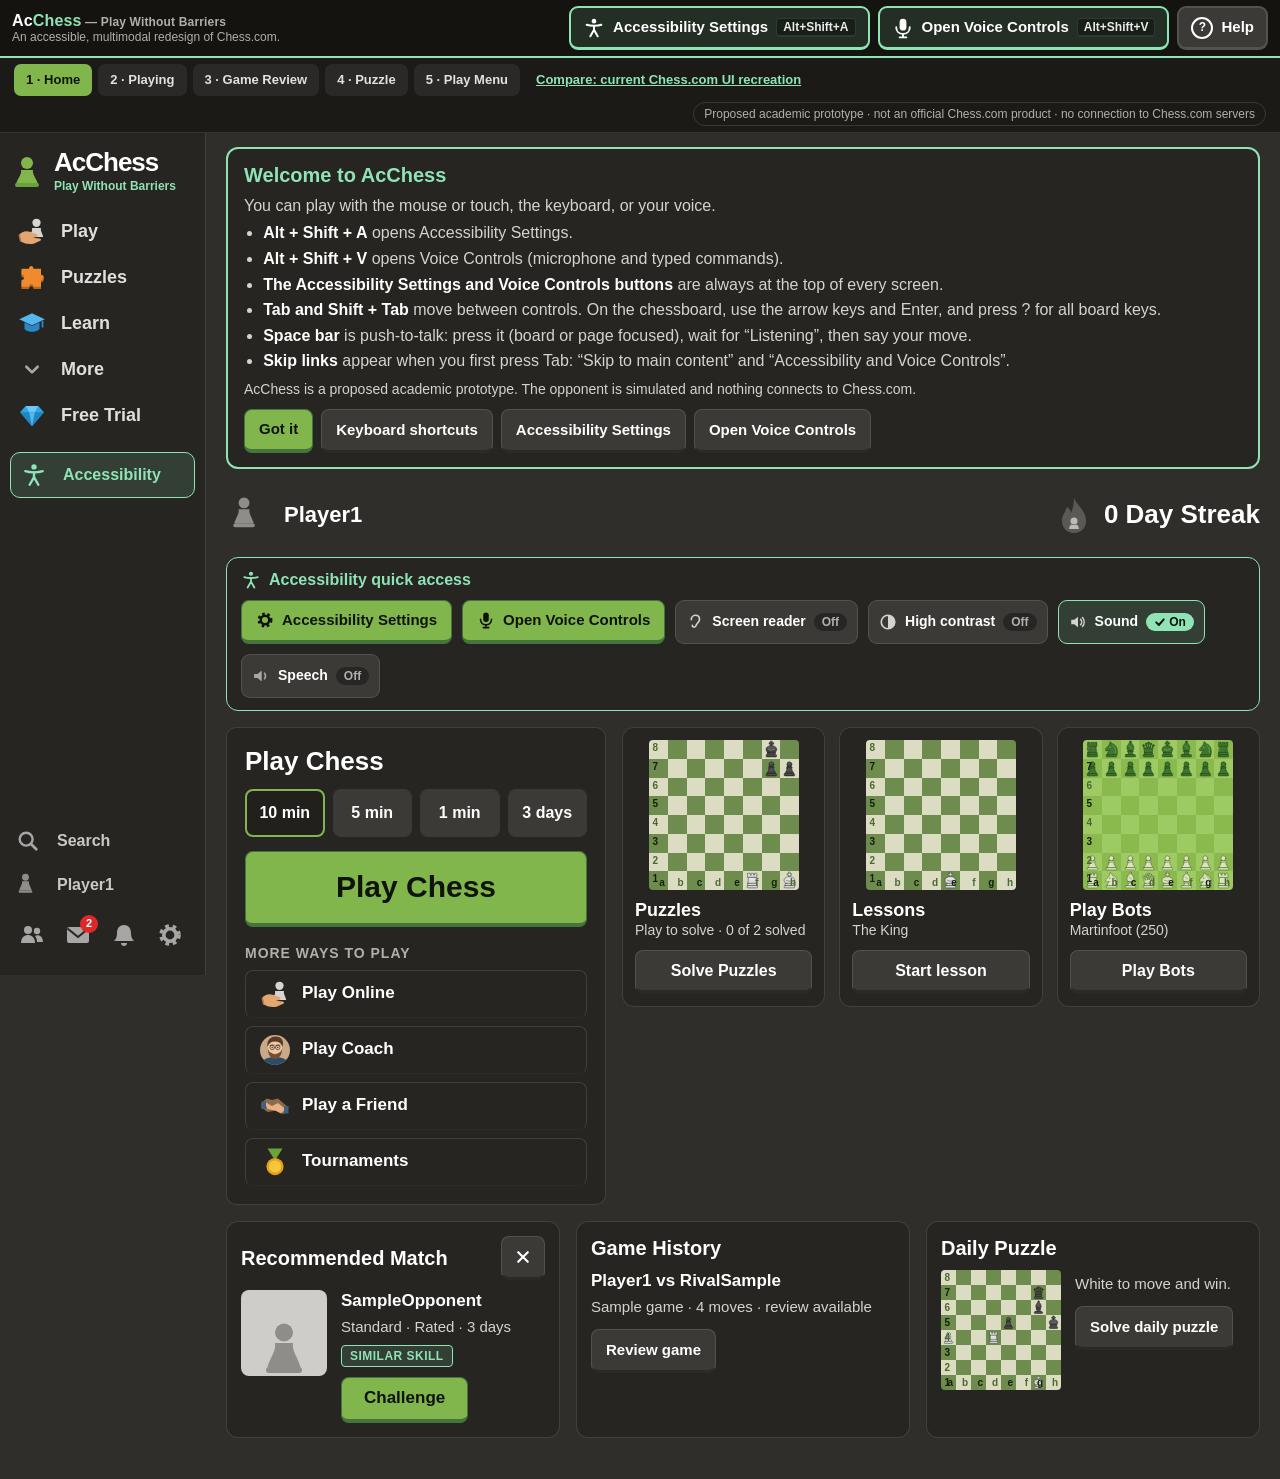
==== index.html @ 1d175901 "Initial Redesigned Chess.com" ====
<!doctype html>
<html lang="en" data-contrast="normal" data-board="classic" data-focus="normal" data-motion="full" data-markers="enhanced">
<head>
<meta charset="utf-8">
<meta name="viewport" content="width=device-width,initial-scale=1,viewport-fit=cover">
<title>AcChess — Play Without Barriers (academic prototype)</title>
<meta name="description" content="An accessible, multimodal redesign of Chess.com. Proposed academic prototype; not an official Chess.com product.">
<style>
:root{
  --bg:#302e2b;--panel:#262522;--deep:#21201d;--raise:#32312e;--btn:#3c3a37;--btn-hi:#4a4845;--btn-edge:#2b2a28;
  --green:#81b64c;--gedge:#45753c;--on-green:#10130c;--accent:#8fe3b4;--accent-bg:rgba(143,227,180,.13);
  --text:#fff;--muted:#d4d3d1;--dim:#b0afac;--line:rgba(255,255,255,.12);--focus:#8fe3b4;--danger:#ff8f7f;--warn:#ffd166;--ok:#8fe3b4;
  --light:#ebecd0;--dark:#739552;--hl-l:#f5f682;--hl-d:#b9ca43;
  --ts:1;--bs:1;--sbw:206px;--pbh:52px;
  --f12:calc(12px*var(--ts));--f13:calc(13px*var(--ts));--f14:calc(14px*var(--ts));--f15:calc(15px*var(--ts));--f16:calc(16px*var(--ts));
  --f17:calc(17px*var(--ts));--f18:calc(18px*var(--ts));--f20:calc(20px*var(--ts));--f22:calc(22px*var(--ts));--f26:calc(26px*var(--ts));--f30:calc(30px*var(--ts));--f34:calc(34px*var(--ts));
  --bfit:max(300px,min(calc(100vh - var(--pbh) - 250px),760px));
  --bcap:calc(100vw - var(--sbw) - 440px - 400px - 120px);
}
html[data-contrast=high]{
  --bg:#000;--panel:#000;--deep:#000;--raise:#0b0b0b;--btn:#000;--btn-hi:#262626;--btn-edge:#fff;
  --green:#ffe600;--gedge:#fff;--on-green:#000;--accent:#ffe600;--accent-bg:#2b2700;
  --text:#fff;--muted:#fff;--dim:#f2f2f2;--line:#fff;--focus:#ffe600;--danger:#ff9d8f;--warn:#ffe600;--ok:#ffe600;
}
html[data-board=hc]{--light:#ffffff;--dark:#5c5c5c;--hl-l:#ffe600;--hl-d:#c9b600}
html[data-board=cb]{--light:#f3e9c6;--dark:#3d6fa8;--hl-l:#ffd24a;--hl-d:#e0a400}
*{box-sizing:border-box;margin:0;padding:0}
html{background:var(--bg);scroll-padding-top:calc(var(--pbh) + 8px)}
body{min-height:100vh;color:var(--text);background:var(--bg);font-family:"Segoe UI","Helvetica Neue",Arial,sans-serif;font-size:var(--f16);
  line-height:1.35;-webkit-font-smoothing:antialiased}
button,input,select{font:inherit;color:inherit}
button{cursor:pointer;border:0;background:none;text-align:inherit}
button:disabled{cursor:not-allowed;opacity:.5}
ul,ol{list-style:none}
h1,h2,h3{line-height:1.2}
kbd{display:inline-block;padding:0 6px;border:1px solid var(--line);border-bottom-width:2px;border-radius:4px;font:inherit;font-size:.85em;background:var(--deep)}
.sr-only{position:absolute!important;width:1px;height:1px;overflow:hidden;clip:rect(0 0 0 0);clip-path:inset(50%);white-space:nowrap}
.muted{color:var(--dim)}
.skip{position:absolute;left:8px;top:-80px;background:var(--accent);color:#000;padding:10px 14px;border-radius:8px;z-index:200;font-weight:700}
.skip:focus{top:8px}

/* ---------- focus ---------- */
:focus-visible{outline:3px solid var(--focus);outline-offset:2px;border-radius:4px}
html[data-focus=strong] :focus-visible{outline:5px solid var(--focus);outline-offset:3px;box-shadow:0 0 0 3px #000,0 0 0 9px rgba(255,255,255,.55)}
html[data-contrast=high] :focus-visible{outline-color:#ffe600}
main:focus,h1:focus{outline:none}
h1:focus-visible{outline:3px solid var(--focus)}

/* ---------- persistent header: accessibility + voice entry points ---------- */
.skiplinks .skip{position:fixed;left:8px;top:-90px;z-index:300}
.skiplinks .skip:focus{top:8px}
#protobar{position:sticky;top:0;z-index:60;background:#14130f;border-bottom:2px solid var(--accent);display:flex;flex-wrap:wrap;align-items:center;gap:6px 14px;padding:6px 12px;min-height:52px}
.brand{display:flex;flex-direction:column;line-height:1.2;margin-right:auto}
.brand b{font-size:var(--f16);letter-spacing:.01em}.brand b em{font-style:normal;color:var(--accent)}
.brand span{color:var(--dim);font-size:var(--f12)}
.a11y-entry{display:flex;flex-wrap:wrap;gap:8px;align-items:center}
.pb{display:inline-flex;align-items:center;gap:8px;min-height:42px;padding:0 12px;border-radius:9px;background:var(--btn);border:2px solid var(--line);border-bottom-width:3px;font-weight:700;font-size:var(--f15);color:var(--text);white-space:nowrap}
.pb:hover{background:var(--btn-hi)}
.pb-main{background:var(--accent-bg);border-color:var(--accent);color:var(--text)}
.pb-main:hover{background:var(--accent);color:#08130d}
.pb[aria-expanded=true]{background:var(--accent);color:#08130d}
.pb-k{font-size:var(--f12);font-weight:600;opacity:.9;background:rgba(0,0,0,.35);color:inherit}
.pb-q{width:22px;height:22px;border-radius:50%;border:2px solid currentColor;display:grid;place-items:center;font-size:.8em;font-weight:800}
#protostrip{display:flex;flex-wrap:wrap;align-items:center;gap:6px 16px;padding:6px 14px;background:#1b1a17;border-bottom:1px solid #34332f}
#screens{display:flex;gap:6px;flex-wrap:wrap}
#screens a{padding:6px 11px;border-radius:7px;background:#2a2927;color:#e2e1df;text-decoration:none;font-weight:600;font-size:var(--f13);border:1px solid transparent}
#screens a:hover{background:#3a3835}
#screens a[aria-current=page]{background:var(--green);color:var(--on-green)}
.orig{color:var(--accent);font-size:var(--f13);font-weight:600}
.disc{font-size:var(--f12);color:var(--dim);border:1px solid #3a3835;border-radius:999px;padding:3px 10px;margin-left:auto}

/* ---------- app shell + sidebar ---------- */
#app{display:flex;align-items:flex-start;min-height:calc(100vh - var(--pbh))}
#sidebarHost{width:var(--sbw);flex:none;position:sticky;top:var(--pbh);align-self:flex-start}
#sidebar{background:var(--panel);height:calc(100vh - var(--pbh));overflow-y:auto;display:flex;flex-direction:column;padding:10px 0 12px;border-right:1px solid var(--line)}
.logo{display:flex;align-items:center;gap:8px;padding:6px 12px 14px;color:#fff;text-decoration:none}
.logo .wm{display:block;font-size:var(--f26);font-weight:800;letter-spacing:-1px;line-height:1}
.logo .wm em{font-style:normal;color:#fff}
.logo small{display:block;font-size:var(--f12);color:var(--accent);margin-top:3px;font-weight:600}
.navlist{display:flex;flex-direction:column}
.sb-item{display:flex;align-items:center;gap:14px;width:100%;min-height:46px;padding:0 13px;font-size:var(--f18);font-weight:700;color:#e0dfdd;text-decoration:none;border-left:4px solid transparent}
.sb-item:hover{background:rgba(255,255,255,.07);color:#fff}
.sb-item[aria-current=page]{background:rgba(255,255,255,.09);border-left-color:var(--accent);color:#fff}
.sb-item .sb-ico{width:30px;height:30px;display:grid;place-items:center;flex:none;transition:transform .15s}
.sb-item.sub{padding-left:60px;font-size:var(--f16);font-weight:600;min-height:40px}
.sublist{background:rgba(0,0,0,.2)}
.sb-item.acc{color:var(--accent);border:1px solid var(--accent);border-radius:10px;margin:10px 10px 0;width:calc(100% - 20px);background:var(--accent-bg);padding:0 8px;font-size:var(--f16)}
.sb-item.acc:hover{background:var(--accent);color:#08130d}
.sep{padding-top:4px}
.sb-bottom{margin-top:auto;padding-top:14px}
.sb-b{display:flex;align-items:center;gap:14px;width:100%;min-height:42px;padding:0 13px;font-size:var(--f16);font-weight:600;color:#c9c8c5}
.sb-b:hover{color:#fff;background:rgba(255,255,255,.06)}
.sb-ico{width:30px;height:30px;display:grid;place-items:center;flex:none}
.sb-row{display:flex;gap:2px;padding:6px 10px}
.sb-row button{position:relative;width:42px;height:42px;display:grid;place-items:center;border-radius:8px;color:#c9c8c5}
.sb-row button:hover{background:rgba(255,255,255,.08)}
.badge{position:absolute;right:2px;top:2px;min-width:18px;height:18px;border-radius:9px;background:#e02828;color:#fff;font-size:11px;font-weight:700;display:grid;place-items:center}
#main{flex:1;min-width:0;padding:14px 20px 40px;outline:none}

/* ---------- shared controls ---------- */
.btn{display:inline-flex;align-items:center;justify-content:center;gap:8px;min-height:40px;padding:0 14px;border-radius:8px;background:var(--btn);border:1px solid var(--line);
  border-bottom:3px solid var(--btn-edge);font-weight:700;font-size:var(--f15);color:var(--text);text-align:center}
.btn:hover:not(:disabled){background:var(--btn-hi)}
.btn.sm{min-height:34px;font-size:var(--f13);padding:0 10px}
.btn.icon{min-width:40px;padding:0}
.btn.primary,.gbtn{background:var(--green);color:var(--on-green);border:1px solid var(--gedge);border-bottom:4px solid var(--gedge)}
.btn.primary:hover:not(:disabled){filter:brightness(1.08);background:var(--green)}
.btn.danger{background:#a3271c;color:#fff;border-color:#ff9d8f}
.gbtn{display:flex;align-items:center;justify-content:center;border-radius:8px;font-weight:800;font-size:var(--f20);min-height:56px;width:100%}
.gbtn:hover{filter:brightness(1.07)}
.mbtn{display:flex;align-items:center;justify-content:center;gap:12px;min-height:50px;padding:0 14px;border-radius:8px;background:var(--btn);border:1px solid var(--line);border-bottom:4px solid var(--btn-edge);font-weight:700;font-size:var(--f18);width:100%}
.mbtn:hover:not(:disabled){background:var(--btn-hi)}
.pnl{background:var(--panel);border-radius:10px;border:1px solid var(--line);overflow:hidden}
.pad{padding:16px 18px;color:var(--muted)}
.ib{display:inline-grid;place-items:center;min-width:40px;height:40px;border-radius:8px;color:#d0cfcc}
.ib:hover{background:rgba(255,255,255,.1);color:#fff}
.ib[aria-pressed=true]{color:var(--accent);background:var(--accent-bg)}

/* ---------- accessibility toolbar ---------- */
.atb{display:flex;flex-wrap:wrap;gap:8px;align-items:center;padding:7px 10px;background:var(--panel);border:1px solid var(--line);border-radius:12px;margin-bottom:14px}
.atb .lbl{display:flex;align-items:center;gap:6px;font-weight:700;font-size:var(--f14);color:var(--accent);margin-right:2px}
.tg{display:inline-flex;align-items:center;gap:8px;min-height:40px;padding:0 10px;border-radius:9px;background:var(--btn);border:1px solid var(--line);font-size:var(--f14);font-weight:600;color:var(--text)}
.tg:hover{background:var(--btn-hi)}
.tg .tgi{display:grid;place-items:center;color:var(--muted)}
.tg .st{display:inline-flex;align-items:center;gap:3px;font-size:var(--f12);font-weight:700;padding:1px 8px;border-radius:999px;background:rgba(0,0,0,.35);color:var(--dim)}
.tg[aria-pressed=true]{background:var(--accent-bg);border-color:var(--accent)}
.tg[aria-pressed=true] .st{background:var(--accent);color:#08130d}
.tg.act{background:transparent;border-style:dashed}
.hviz{font-size:var(--f13);color:var(--warn);font-weight:700;margin-left:auto;min-height:1em}
.hviz.on{animation:pulse .5s 2}
@keyframes pulse{50%{opacity:.35}}

/* ---------- dialogs ---------- */
.dlg-back{position:fixed;inset:0;background:rgba(0,0,0,.62);z-index:120;display:grid;place-items:center;padding:16px}
.dlg{background:var(--panel);border:2px solid var(--accent);border-radius:14px;width:min(520px,100%);max-height:90vh;overflow:auto;padding:20px 22px;box-shadow:0 20px 60px rgba(0,0,0,.6)}
.dlg h2{font-size:var(--f22);margin-bottom:10px}
.dlg-body p{color:var(--muted);margin-bottom:10px}
.dlg-hint{font-size:var(--f14);color:var(--dim)}
.dlg-actions{display:flex;flex-wrap:wrap;gap:10px;justify-content:flex-end;margin-top:16px}
.dlg .keys{width:100%;border-collapse:collapse;font-size:var(--f15)}
.dlg .keys th{text-align:left;padding:6px 12px 6px 0;white-space:nowrap;color:var(--accent);vertical-align:top}
.dlg .keys td{padding:6px 0;color:var(--muted)}
.dlg .plain li{margin-bottom:8px;color:var(--muted)}
.fld{display:block;margin-bottom:10px}.fld span{display:block;font-weight:600;margin-bottom:6px}
.fld input,#vIn{width:100%;min-height:42px;padding:0 12px;border-radius:8px;border:2px solid var(--line);background:var(--deep);color:var(--text)}
.srch{display:flex;flex-direction:column;gap:6px;max-height:280px;overflow:auto}
.srch .btn{width:100%;justify-content:space-between}.srch small{color:var(--dim);font-weight:400}

/* ---------- accessibility drawer ---------- */
#a11y{position:fixed;top:var(--pbh);right:0;bottom:0;width:min(430px,100vw);z-index:90;background:var(--panel);border-left:2px solid var(--accent);
  display:flex;flex-direction:column;box-shadow:-12px 0 40px rgba(0,0,0,.5)}
#a11y[hidden]{display:none}
.a11y-h{display:flex;justify-content:space-between;gap:10px;padding:14px 16px;border-bottom:1px solid var(--line);background:var(--deep)}
.a11y-h h2{display:flex;align-items:center;gap:8px;font-size:var(--f20);color:var(--accent)}
.a11y-h p{font-size:var(--f13);color:var(--dim);margin-top:4px}
.a11y-body{flex:1;overflow-y:auto;padding:6px 16px 16px}
.a11y-body section{padding:12px 0;border-bottom:1px solid var(--line)}
.a11y-body h3{font-size:var(--f14);text-transform:uppercase;letter-spacing:.08em;color:var(--accent);margin-bottom:6px}
.srow{display:flex;justify-content:space-between;align-items:flex-start;gap:12px;padding:8px 0}
.srow.col{flex-direction:column;align-items:stretch}
.slab{flex:1;min-width:0}.slab>span,.slab>label{display:block;font-weight:700;font-size:var(--f16)}
.slab small{display:block;color:var(--dim);font-size:var(--f13);margin-top:2px}
.slab .btn{margin-top:8px}
.sw{flex:none;display:inline-flex;align-items:center;gap:8px;min-width:88px;height:38px;padding:0 10px 0 4px;border-radius:999px;background:var(--btn);border:2px solid var(--line);font-weight:700;font-size:var(--f13)}
.sw .knob{width:26px;height:26px;border-radius:50%;background:#8b8987;transition:transform .15s}
.sw[aria-checked=true]{background:var(--accent-bg);border-color:var(--accent)}
.sw[aria-checked=true] .knob{background:var(--accent);transform:translateX(0)}
.sw .st{display:inline-flex;align-items:center;gap:4px;margin-left:auto}
.rng{display:flex;align-items:center;gap:10px}
.rng input{flex:1;accent-color:var(--accent);height:30px}
.rng output{min-width:52px;text-align:right;font-weight:700}
.srow select{min-height:42px;border-radius:8px;border:2px solid var(--line);background:var(--deep);padding:0 8px}
.note{font-size:var(--f13);color:var(--dim);margin-top:6px}
.a11y-f{padding:12px 16px;border-top:1px solid var(--line)}

/* ---------- board ---------- */
.board{position:relative;display:grid;grid-template-columns:repeat(8,1fr);grid-template-rows:repeat(8,1fr);aspect-ratio:1;width:100%;user-select:none;border-radius:4px;overflow:hidden;
  font-size:calc(14px*var(--ts))}
.board>[role=row],.board.static>div{display:contents}
.sq{position:relative;background:var(--light);min-width:0;min-height:0}
.sq.d{background:var(--dark)}
html[data-board=hc] .sq.d{background-image:repeating-linear-gradient(135deg,rgba(255,255,255,.22) 0 3px,transparent 3px 8px)}
.board.grass .sq.l{background:#a9d86a}.board.grass .sq.d{background:#93c653;background-image:none}
.pcl{position:absolute;inset:0;pointer-events:none}
.pcl .pc{position:absolute;inset:0;width:100%;height:100%}
.sq .rk,.sq .fl{position:absolute;font-weight:800;line-height:1;pointer-events:none;font-size:max(10px,calc(var(--bwpx,700)*0.0215px*var(--ts)));z-index:1}
.sq .rk{left:.35em;top:.3em}.sq .fl{right:.3em;bottom:.25em}
.sq.l .rk,.sq.l .fl{color:#4f6e34}.sq.d .rk,.sq.d .fl{color:#f1f2dc}
html[data-board=hc] .sq.l .rk,html[data-board=hc] .sq.l .fl{color:#000}
html[data-board=hc] .sq.d .rk,html[data-board=hc] .sq.d .fl{color:#fff}
html[data-board=cb] .sq.l .rk,html[data-board=cb] .sq.l .fl{color:#1f3f66}
.board.live .sq{cursor:pointer}
/* last move / selection (colour layer) */
.sq.lmt.l,.sq.lmf.l,.sq.sel.l{background:var(--hl-l)}
.sq.lmt.d,.sq.lmf.d,.sq.sel.d{background:var(--hl-d)}
.sq.pt{background:var(--pt)!important}
/* markers layer */
.sq .mk{position:absolute;inset:0;pointer-events:none;z-index:2}
.sq .mk::after{content:attr(data-chip);display:none;position:absolute;left:3px;bottom:3px;padding:1px 5px;border-radius:3px;background:#000;color:#fff;
  font-weight:800;font-size:max(9px,calc(var(--bwpx,700)*0.0155px*var(--ts)));letter-spacing:.04em;line-height:1.25;border:1px solid #fff}
html[data-markers=enhanced] .sq .mk[data-chip]:not([data-chip=""])::after{display:block}
.sq.tgt::before{content:"";position:absolute;left:35%;top:35%;width:30%;height:30%;border-radius:50%;background:rgba(0,0,0,.28);z-index:2}
.sq.cap::before{content:"";position:absolute;inset:5%;border-radius:50%;border:6px solid rgba(0,0,0,.3);z-index:2}
html[data-markers=enhanced] .sq.tgt::before{left:30%;top:30%;width:40%;height:40%;background:#111;border:4px solid #fff;box-shadow:0 0 0 2px #000}
html[data-markers=enhanced] .sq.cap::before{inset:2%;border:7px double #fff;box-shadow:0 0 0 3px #000,inset 0 0 0 3px #000;background:repeating-linear-gradient(45deg,rgba(0,0,0,.25) 0 5px,transparent 5px 10px)}
html[data-markers=enhanced] .sq.sel{box-shadow:inset 0 0 0 5px #111,inset 0 0 0 9px #fff;z-index:2}
html[data-markers=enhanced] .sq.lmt{box-shadow:inset 0 0 0 4px rgba(0,0,0,.65)}
html[data-markers=enhanced] .sq.lmf{outline:4px dashed rgba(0,0,0,.65);outline-offset:-6px}
.sq.chk{box-shadow:inset 0 0 0 5px #c92a2a;background-image:radial-gradient(circle,rgba(214,47,47,.55),transparent 70%)}
html[data-markers=enhanced] .sq.chk{background-image:repeating-linear-gradient(45deg,rgba(214,47,47,.55) 0 7px,transparent 7px 14px);box-shadow:inset 0 0 0 5px #c92a2a,inset 0 0 0 9px #fff}
.sq.hnt{outline:4px dotted #000;outline-offset:-6px;background-image:radial-gradient(circle,rgba(255,255,255,.55),transparent 75%)}
/* keyboard cursor + focus */
.sq.cur:not(:focus){outline:2px dashed rgba(255,255,255,.55);outline-offset:-4px}
html[data-contrast=high] .sq.cur:not(:focus){outline-color:#ffe600}
.sq:focus-visible,.sq:focus{outline:5px solid var(--focus);outline-offset:-5px;border-radius:0;z-index:5;box-shadow:inset 0 0 0 9px rgba(0,0,0,.8)}
html[data-focus=strong] .sq:focus-visible,html[data-focus=strong] .sq:focus{outline-width:8px;outline-offset:-8px;box-shadow:inset 0 0 0 14px #000}
.sq.sel:focus{box-shadow:inset 0 0 0 9px rgba(0,0,0,.8)}
.bdg{position:absolute;right:-6px;top:-8px;width:30px;height:30px;border-radius:50%;background:#e03a28;color:#fff;border:2px solid #fff;font-size:15px;font-weight:800;
  display:grid;place-items:center;z-index:6;font-style:normal}
.sq .mk{overflow:visible}
.arrows{position:absolute;inset:0;pointer-events:none;z-index:4}
.arrows svg{width:100%;height:100%}
.board.shake{animation:shake .35s}
@keyframes shake{20%{transform:translateX(-6px)}40%{transform:translateX(6px)}60%{transform:translateX(-4px)}80%{transform:translateX(4px)}}

/* ---------- layout of game-like screens ---------- */
.lay{display:grid;grid-template-columns:auto 440px 400px;grid-template-areas:"b p d";gap:20px;align-items:start;justify-content:start}
.bcol{grid-area:b}.gpanel,.rpanel,.ppanel,.mpanel{grid-area:p}.dock{grid-area:d}
.lay-review{grid-template-columns:auto 470px 400px}
.lay-puzzle{grid-template-columns:auto 400px 400px}
.lay-menu{grid-template-columns:auto 520px 400px}
.bcol{min-width:0}
.bwrap{width:min(calc(var(--bfit)*var(--bs)),var(--bcap));max-width:100%}
.lay-puzzle .bwrap{width:min(calc(var(--bfit)*1.1*var(--bs)),var(--bcap))}
.evwrap{display:flex;gap:6px}
.evwrap #board{flex:1;min-width:0}
.evalbar{position:relative;width:32px;flex:none;background:#403d39;border:1px solid var(--line);border-radius:3px;color:#fff;font-size:var(--f12);font-weight:800}
.evalbar span{position:absolute;left:3px;top:6px}
.prow{display:flex;align-items:center;gap:10px;margin:8px 0;min-height:50px}
.pinfo{flex:1;min-width:0;font-size:var(--f17);font-weight:700}
.pinfo .pr{font-weight:400;color:var(--muted)}
.pinfo .who{display:block;font-size:var(--f13);font-weight:500;color:var(--dim);margin-top:1px}
.clock{display:flex;align-items:center;justify-content:flex-end;gap:10px;min-width:140px;height:50px;padding:0 14px;border-radius:6px;background:var(--panel);
  color:#9a9895;font-size:var(--f30);font-weight:700;font-variant-numeric:tabular-nums;border:1px solid var(--line)}
.clock.active{background:#fff;color:#262522;border-color:#fff}
.clock.white{color:#fff}.clock.gray{background:#85837f;color:#1d1c1a}
html[data-contrast=high] .clock{color:#fff;border:2px solid #fff}
html[data-contrast=high] .clock.active{background:#ffe600;color:#000}
.kbhint{font-size:var(--f13);color:var(--dim);margin-top:6px}

/* ---------- game panel ---------- */
.gpanel{display:flex;flex-direction:column;min-height:560px}
.gtabs{display:flex;background:var(--deep)}
.gtabs button{flex:1;display:flex;flex-direction:column;align-items:center;justify-content:center;gap:3px;min-height:68px;font-size:var(--f14);font-weight:600;color:#c9c8c5}
.gtabs button:hover{color:#fff;background:rgba(255,255,255,.06)}
.gtabs button[aria-current]{color:#fff;box-shadow:inset 0 -3px 0 var(--accent)}
.subtabs{display:flex;border-bottom:1px solid var(--line)}
.subtabs button{flex:1;min-height:54px;text-align:center;font-size:var(--f17);font-weight:600;color:var(--muted);position:relative}
.subtabs button[aria-selected=true]{color:#fff}
.subtabs button[aria-selected=true]::after{content:"";position:absolute;left:0;right:0;bottom:-1px;height:3px;background:var(--accent)}
.tabpanel{display:flex;flex-direction:column;flex:1;min-height:0}
.tabpanel[hidden]{display:none}
.movehead{display:flex;align-items:center;justify-content:space-between;padding:0 8px 0 18px;min-height:46px;font-weight:600;color:var(--muted);border-bottom:1px solid var(--line)}
.movelist{flex:1;overflow-y:auto;min-height:160px;max-height:520px}
.mrow{display:grid;grid-template-columns:50px 1fr 1fr;min-height:38px;align-items:stretch;font-size:var(--f17);font-weight:700}
.mrow:nth-child(even){background:rgba(255,255,255,.035)}
.mrow .n{background:var(--deep);color:var(--dim);display:grid;place-items:center;font-weight:600}
.mrow .m{display:flex;align-items:center;gap:3px;padding:0 14px;min-height:38px;color:#fff}
.mrow .m:hover{background:var(--btn)}
.mrow .m.cur{background:var(--btn-hi);box-shadow:inset 3px 0 0 var(--accent)}
.fig{display:inline-block;width:22px;height:22px;position:relative}
.fig .pc{position:absolute;inset:0;width:100%;height:100%}
.result{padding:10px 14px;background:var(--accent-bg);border-top:1px solid var(--accent);display:flex;gap:10px;align-items:center;justify-content:space-between;flex-wrap:wrap}
.matchinfo{text-align:center;font-size:var(--f15);line-height:1.6;color:var(--muted);padding:10px 8px}
.matchinfo b{color:#fff;font-weight:600}
.gbottom{background:#2b2a27;padding:14px 16px 12px}
html[data-contrast=high] .gbottom{background:#000;border-top:2px solid #fff}
.ctrls{display:flex;gap:8px;justify-content:center}
.ctrls button{flex:1;max-width:84px;height:52px;border-radius:8px;background:var(--btn);border:1px solid var(--line);border-bottom:4px solid var(--btn-edge);display:grid;place-items:center}
.ctrls button:hover:not(:disabled){background:var(--btn-hi)}
.ctrls .big{background:#4b4947}
.gfoot{display:flex;align-items:center;gap:6px;margin-top:12px;font-size:var(--f16);font-weight:600;color:var(--muted)}
.gfoot button{display:inline-flex;align-items:center;gap:6px;min-height:42px;padding:0 10px;border-radius:8px}
.gfoot button:hover:not(:disabled){background:rgba(255,255,255,.08);color:#fff}
.gfoot .flip{margin-left:auto}
.info-dl div{display:grid;grid-template-columns:110px 1fr;gap:8px;padding:6px 0;border-bottom:1px solid var(--line)}
.info-dl dt{color:var(--dim)}

/* ---------- dock ---------- */
.dock{display:flex;flex-direction:column;gap:12px;min-width:0}
.dcard{background:var(--panel);border:1px solid var(--line);border-radius:12px;padding:14px}
.dcard h2{display:flex;align-items:center;gap:8px;font-size:var(--f16);margin-bottom:10px;color:var(--accent)}
.latest{background:var(--deep);border:1px solid var(--line);border-left:4px solid var(--accent);border-radius:8px;padding:8px 10px;margin-bottom:10px;font-size:var(--f15);min-height:44px}
.stat-dl>div{display:grid;grid-template-columns:100px 1fr;gap:8px;padding:5px 0;border-bottom:1px solid var(--line);font-size:var(--f15)}
.stat-dl dt{color:var(--dim)}
.stat-dl dd.bad,.vdl .res.bad{color:var(--danger);font-weight:700}
.stat-dl dd.ok,.vdl .res.ok{color:var(--ok)}
.stat-dl dd.warn{color:var(--warn)}
.stat-dl em{color:var(--warn);font-style:normal;font-weight:600;display:block}
.btnrow{display:flex;flex-wrap:wrap;gap:8px;margin-top:10px}
.vrow{display:flex;align-items:center;gap:12px;margin-bottom:10px}
.mic{width:58px;height:58px;border-radius:50%;background:var(--btn);border:2px solid var(--line);display:grid;place-items:center;flex:none;color:#fff}
.mic:hover{background:var(--btn-hi)}
.mic[aria-pressed=true]{background:var(--accent);color:#08130d;border-color:#fff}
.mic[aria-disabled=true]{opacity:.55}
.vind{display:flex;align-items:center;gap:8px;font-size:var(--f14);color:var(--muted)}
.vind .dot{width:12px;height:12px;border-radius:50%;background:#77746f;flex:none}
.vind.on{color:var(--accent);font-weight:700}
.vind.on .dot{background:var(--accent);animation:pulse 1s infinite}
#vForm label{display:block;font-size:var(--f13);color:var(--dim);margin-bottom:5px}
.vin{display:flex;gap:8px}
.chips{display:flex;flex-wrap:wrap;gap:6px;margin:10px 0}
.chip{padding:5px 10px;border-radius:999px;background:var(--btn);border:1px solid var(--line);font-size:var(--f13);font-weight:600}
.chip:hover{background:var(--btn-hi)}
.vdl{display:grid;grid-template-columns:104px 1fr;gap:4px 8px;font-size:var(--f14)}
.vdl dt{color:var(--dim)}.vdl dd{overflow-wrap:anywhere}
.vhist{margin-top:10px;font-size:var(--f14)}.vhist summary{cursor:pointer;color:var(--muted);min-height:32px;display:flex;align-items:center}
.hist{max-height:170px;overflow:auto;margin-top:6px}
.hist li{padding:6px 8px;border-left:3px solid var(--line);margin-bottom:6px;background:var(--deep);border-radius:0 6px 6px 0}
.hist li.ok{border-left-color:var(--ok)}.hist li.fail{border-left-color:var(--danger)}.hist li.confirm{border-left-color:var(--warn)}
.hist .oc,.hist .sm{display:block;font-size:var(--f12);color:var(--dim)}
.alog{max-height:230px;overflow-y:auto;font-size:var(--f14);margin-top:10px;background:var(--deep);border-radius:8px;border:1px solid var(--line)}
.alog li{display:grid;grid-template-columns:auto auto 1fr auto;gap:8px;padding:6px 8px;border-bottom:1px solid var(--line);align-items:baseline}
.alog time{color:var(--dim);font-size:var(--f12);font-variant-numeric:tabular-nums}
.alog .kd{font-size:var(--f12);font-weight:700;color:var(--accent);text-transform:uppercase;letter-spacing:.04em}
.alog .k-alert .kd{color:var(--danger)}.alog .k-fx .tx,.alog .k-focus .tx{color:var(--dim)}
.alog .sp{color:var(--accent)}

/* ---------- home ---------- */
.home{max-width:1320px}
.home-head{display:flex;align-items:center;gap:14px;min-height:64px;margin-bottom:10px}
.home-head h1{font-size:var(--f22)}
.streak{margin-left:auto;display:flex;align-items:center;gap:10px;font-size:var(--f26);font-weight:800}
.qa{background:var(--panel);border:1px solid var(--accent);border-radius:12px;padding:12px 14px;margin-bottom:16px}
.qa h2{display:flex;align-items:center;gap:8px;font-size:var(--f16);color:var(--accent);margin-bottom:10px}
.qa-row{display:flex;flex-wrap:wrap;gap:10px}
.home-grid{display:grid;grid-template-columns:minmax(300px,380px) 1fr;gap:16px;margin-bottom:16px;align-items:start}
.playpanel{padding:18px}
.playpanel h2{font-size:var(--f26);margin-bottom:12px}
.playpanel h3{font-size:var(--f14);color:var(--dim);text-transform:uppercase;letter-spacing:.07em;margin:18px 0 8px}
.tc{display:flex;gap:8px;margin-bottom:14px}
.tc button{flex:1;min-height:48px;border-radius:8px;background:var(--btn);border:2px solid transparent;font-weight:700;font-size:var(--f16);text-align:center}
.tc button[aria-pressed=true]{border-color:var(--green);background:var(--deep)}
.hero{min-height:76px;font-size:var(--f30)}
.more{display:grid;gap:8px}
.more .mbtn{justify-content:flex-start;font-size:var(--f17);min-height:48px;background:transparent;border-bottom-width:1px}
.coach-ic{width:30px;height:30px;border-radius:50%;overflow:hidden;background:#caa987;display:inline-block}
.cards{display:grid;grid-template-columns:repeat(auto-fit,minmax(190px,1fr));gap:14px}
.card{background:var(--panel);border:1px solid var(--line);border-radius:12px;padding:12px;display:flex;flex-direction:column;gap:10px}
.mini{width:100%;max-width:150px;aspect-ratio:1;margin:0 auto;opacity:.92}
.card .ctext h3{font-size:var(--f18)}.card .ctext p{color:var(--muted);font-size:var(--f14)}
.card .mbtn{margin-top:auto;font-size:var(--f16);min-height:44px}
.home-lower{display:grid;grid-template-columns:repeat(auto-fit,minmax(280px,1fr));gap:16px}
.sec{background:var(--panel);border:1px solid var(--line);border-radius:12px;padding:14px}
.sec-h{display:flex;align-items:center;justify-content:space-between;margin-bottom:10px}
.sec-h h2{font-size:var(--f20)}
.rm{display:flex;gap:14px;align-items:flex-start}
.rm .mini{width:120px;margin:0;flex:none}
.avbig{width:86px;height:86px;border-radius:8px;background:#cfcdc9;display:grid;place-items:end center;overflow:hidden;flex:none}
.rm .nm{font-size:var(--f17);font-weight:700}.rm .sub{color:var(--muted);font-size:var(--f15);margin-top:4px}
.tag{display:inline-block;margin-top:8px;padding:2px 8px;font-size:var(--f12);font-weight:700;letter-spacing:.04em;color:var(--ok);background:var(--accent-bg);border-radius:4px;border:1px solid var(--accent)}
.rm .gbtn{min-height:46px;font-size:var(--f17);width:auto;padding:0 22px}

/* ---------- review ---------- */
.rpanel{display:flex;flex-direction:column;min-height:620px}
.rhead{display:flex;align-items:center;justify-content:center;gap:10px;padding:12px;background:var(--deep)}
.rhead h2{font-size:var(--f20)}
.sample-note{font-size:var(--f13);color:var(--warn);padding:8px 14px;border-bottom:1px solid var(--line);background:rgba(255,209,102,.07)}
.rnav{display:flex;align-items:center;gap:8px;padding:10px 14px;border-bottom:1px solid var(--line)}
.rnav button{width:52px;height:44px;border-radius:8px;background:var(--btn);border:1px solid var(--line);border-bottom:3px solid var(--btn-edge);display:grid;place-items:center}
.rnav button:hover:not(:disabled){background:var(--btn-hi)}
.rpos{flex:1;text-align:center;font-weight:700;font-size:var(--f16)}
.rscroll{flex:1;overflow-y:auto;padding:16px 14px;max-height:640px}
.coachrow{display:flex;align-items:flex-end;gap:2px;margin-bottom:14px}
.coach-av{width:88px;height:92px;flex:none;overflow:hidden;display:block}
.coach-av svg{width:100%;height:100%}
.bubble{background:#fff;color:#262522;border-radius:10px;padding:12px 14px;font-size:var(--f16);line-height:1.4;position:relative;flex:1;min-height:70px}
.bubble::before{content:"";position:absolute;left:-9px;bottom:30px;border:9px solid transparent;border-right-color:#fff;border-left:0}
.graph{height:98px;border-radius:6px;overflow:hidden;border:1px solid var(--line)}
.graph svg{width:100%;height:100%;display:block}
.gdata{margin:8px 0;font-size:var(--f14);color:var(--muted)}.gdata summary{cursor:pointer;min-height:32px;display:flex;align-items:center}
.gdata ol{padding-left:18px;list-style:decimal}
.visual{margin:10px 0;padding:10px 12px;background:var(--deep);border-left:4px solid var(--accent);border-radius:6px;font-size:var(--f15);color:var(--muted)}
.visual b{color:#fff}
.rmoves{display:grid;grid-template-columns:repeat(auto-fit,minmax(150px,1fr));gap:6px;margin:12px 0}
.rmoves button{width:100%;display:flex;gap:8px;align-items:center;padding:8px 10px;border-radius:8px;background:var(--btn);border:1px solid var(--line);font-size:var(--f15)}
.rmoves button.cur{border-color:var(--accent);background:var(--accent-bg)}
.rmoves .mn{color:var(--dim)}.rmoves .mk2{margin-left:auto;font-weight:700;font-size:var(--f13)}
.pl{display:grid;grid-template-columns:1fr 70px 30px 70px;gap:4px;margin-top:12px;text-align:center;align-items:center}
.pl .nm{font-size:var(--f13);font-weight:700}
.pl .lab{text-align:left;font-weight:600}
.pl .box{width:70px;height:70px;border-radius:5px;background:#d3d1cd;display:grid;place-items:end center;overflow:hidden}
.pl .box.g{outline:3px solid var(--green);outline-offset:-3px}
.pl .acc{width:70px;height:42px;border-radius:5px;display:grid;place-items:center;font-weight:700;background:#403d39;border:1px solid var(--line)}
.pl .acc.w{background:#fff}
.rstats{width:100%;border-collapse:collapse;margin-top:14px;font-size:var(--f16);font-weight:600}
.rstats th,.rstats td{padding:8px 4px;border-top:1px solid var(--line);text-align:center}
.rstats th[scope=row],.rstats thead th:first-child{text-align:left}
.rstats td.ic svg{margin:auto}
.rfoot{padding:12px 14px 16px;background:var(--panel)}
.rfoot .gbtn{min-height:68px;font-size:var(--f26)}

/* ---------- puzzle ---------- */
.ppanel{display:flex;flex-direction:column;min-height:620px}
.phead{display:flex;align-items:center;gap:10px;padding:14px 16px;background:var(--deep)}
.phead h2{font-size:var(--f30)}.phead .sp{margin-left:auto;display:flex;gap:4px}
.pbody{flex:1;padding:22px 20px}
.pcoach{display:flex;align-items:flex-start}
.coach-av.p{width:78px;height:82px;margin-top:8px}
.pbubble{background:#fff;color:#262522;border-radius:10px;padding:14px 16px;font-size:var(--f16);line-height:1.4;flex:1;margin-left:-8px;position:relative}
.pbubble .t{display:flex;align-items:center;gap:12px;font-size:var(--f18);margin-bottom:8px}
.pbubble .t i{width:28px;height:28px;border:2px solid #6b6a67;border-radius:5px;display:grid;place-items:center;flex:none;font-style:normal;font-weight:800}
.pbubble .t i.ok{background:#2f7d32;border-color:#2f7d32;color:#fff}
.pbubble .t i.bad{background:#b3261e;border-color:#b3261e;color:#fff}
.demo-note{font-size:var(--f13);color:var(--warn);margin-top:12px}
.pscore{margin-top:18px;font-size:var(--f30);font-weight:800}
.pbar{display:flex;align-items:center;gap:12px;margin-top:4px}
.pbar .bar{flex:1;height:20px;border-radius:7px;background:var(--btn);border:1px solid var(--line);overflow:hidden}
.pbar .bar i{display:block;height:100%;width:0;background:var(--green);transition:width .4s}
.pfoot{background:#2b2a27;padding:16px 20px 12px}
html[data-contrast=high] .pfoot{background:#000;border-top:2px solid #fff}
.btnrow2{display:flex;gap:10px}.btnrow2 .mbtn{flex:1}
.pfoot .row{display:flex;align-items:center;gap:6px;margin-top:10px;color:var(--muted)}.grow{flex:1;text-align:center;font-size:var(--f14)}

/* ---------- play menu ---------- */
.mpanel{display:flex;flex-direction:column;min-height:620px}
.mhead{display:flex;align-items:center;justify-content:center;gap:16px;padding:16px;background:var(--deep)}
.mhead h2{font-size:var(--f34)}
.mlist{padding:16px 18px 20px;overflow-y:auto;max-height:720px}
.acc-card,.mitem{display:flex;align-items:center;gap:20px;width:100%;padding:14px 20px;border-radius:10px;background:var(--raise);border:1px solid var(--line);border-bottom:4px solid var(--btn-edge);min-height:100px;margin-bottom:10px;text-align:left}
.acc-card{border-color:var(--accent);background:var(--accent-bg);color:var(--text)}
.acc-card .ico{color:var(--accent)}
.acc-card:hover,.mitem:hover{background:var(--btn-hi)}
.mtx{display:flex;flex-direction:column;gap:4px;min-width:0}
.mtx b{font-size:var(--f22)}.mtx span{font-size:var(--f15);color:var(--muted)}
.ico{width:60px;height:60px;display:grid;place-items:center;flex:none}
.coach-ic.big{width:58px;height:58px}
.grp{font-size:var(--f14);text-transform:uppercase;letter-spacing:.08em;color:var(--dim);margin:14px 0 8px}

/* ---------- responsive ---------- */
@media (max-width:1639px){
  :root{--bcap:calc(100vw - var(--sbw) - 440px - 100px)}
  .lay,.lay-review,.lay-puzzle,.lay-menu{grid-template-columns:auto minmax(340px,1fr);grid-template-areas:"b p" "b d";grid-template-rows:auto 1fr}
  .gpanel,.rpanel,.ppanel,.mpanel{min-height:0}
  .movelist{min-height:120px;max-height:260px}
  .rscroll{max-height:380px}.mlist{max-height:430px}
}
html[data-motion=reduced] *,html[data-motion=reduced] *::before,html[data-motion=reduced] *::after{animation:none!important;transition:none!important}
@media print{#protobar,#sidebarHost,.dock{display:none}}


/* ============ final accessibility refinements ============ */
/* Voice Controls panel: compact, docked bottom-right so the chessboard stays visible */
#voicePanel{position:fixed;right:12px;bottom:12px;width:min(390px,calc(100vw - 24px));max-height:min(78vh,560px);z-index:95;background:var(--panel);
  border:2px solid var(--accent);border-radius:14px;box-shadow:0 12px 40px rgba(0,0,0,.55);display:flex;flex-direction:column;overflow:hidden}
#voicePanel[hidden]{display:none}
.vp-h{display:flex;align-items:center;justify-content:space-between;gap:8px;padding:10px 12px;background:var(--deep);border-bottom:1px solid var(--line)}
.vp-h h2{display:flex;align-items:center;gap:8px;font-size:var(--f18);color:var(--accent)}
.vp-b{padding:12px;overflow-y:auto}
.vp-help{font-size:var(--f14);color:var(--muted);margin-bottom:10px}
.vp-help b{color:#fff}
body.a11y-open #voicePanel{right:min(446px,calc(100vw - 24px))}
body.voice-open #main{padding-bottom:calc(40px + 12px)}
.vdl dd.res.ok{color:var(--ok)}
.small{font-size:var(--f13)}
.mic{width:64px;height:64px}
.mic[aria-pressed=true]{outline:3px dashed #fff;outline-offset:3px}
/* welcome banner */
.welcome{background:var(--panel);border:2px solid var(--accent);border-radius:12px;padding:14px 16px;margin-bottom:14px}
.welcome h2{font-size:var(--f20);color:var(--accent);margin-bottom:8px}
.welcome p{color:var(--muted);margin-bottom:6px}
.welcome-list{margin:6px 0 8px 1.2em;list-style:disc;color:var(--muted)}
.welcome-list li{margin-bottom:4px}.welcome-list b{color:#fff}
/* piece theme: letter labels */
.plt{position:absolute;left:5%;bottom:5%;min-width:1.5em;padding:0 .25em;border-radius:3px;border:2px solid;font-weight:800;line-height:1.25;text-align:center;
  font-size:max(10px,calc(var(--bwpx,700)*0.026px*var(--ts)));pointer-events:none;z-index:1}
.plt.w{background:#fff;color:#000;border-color:#000}
.plt.b{background:#000;color:#fff;border-color:#fff}
/* optional drag-and-drop (only when Click-to-move mode is off) */
.drag-ghost{position:fixed;z-index:400;pointer-events:none;transform:translate(-50%,-50%);filter:drop-shadow(0 8px 10px rgba(0,0,0,.55))}
.drag-ghost .pc{position:absolute;inset:0;width:100%;height:100%}
.sq.dragsrc .pcl{opacity:.3}
html[data-click=drag] .board.live .sq{touch-action:none}
/* larger interactive targets */
html[data-targets=large] button,html[data-targets=large] .btn,html[data-targets=large] .tg,html[data-targets=large] .chip,html[data-targets=large] .pb,
html[data-targets=large] .sb-item,html[data-targets=large] .sb-b,html[data-targets=large] #screens a,html[data-targets=large] select,
html[data-targets=large] input[type=text],html[data-targets=large] input[type=search]{min-height:54px}
html[data-targets=large] button:not(.sq),html[data-targets=large] .ib,html[data-targets=large] .btn.icon{min-width:54px}
html[data-targets=large] .sb-row button{width:54px;height:54px}
html[data-targets=large] .ctrls button,html[data-targets=large] .rnav button{height:64px}
html[data-targets=large] .mrow .m,html[data-targets=large] .rmoves button{min-height:54px}
html[data-targets=large] .sw{height:52px;min-width:112px}
html[data-targets=large] .atb,html[data-targets=large] .btnrow,html[data-targets=large] .qa-row,html[data-targets=large] .chips,
html[data-targets=large] .a11y-entry,html[data-targets=large] #screens,html[data-targets=large] .more{gap:12px}
html[data-targets=large] .tc button{min-height:60px}
/* high contrast extras */
html[data-contrast=high] .pb,html[data-contrast=high] .btn,html[data-contrast=high] .tg,html[data-contrast=high] .mbtn,html[data-contrast=high] .chip,
html[data-contrast=high] .card,html[data-contrast=high] .dcard,html[data-contrast=high] .pnl,html[data-contrast=high] .sec,html[data-contrast=high] .welcome,
html[data-contrast=high] #voicePanel,html[data-contrast=high] #a11y,html[data-contrast=high] .dlg{border-color:#fff}
html[data-contrast=high] #protobar{border-bottom-color:#ffe600}
html[data-contrast=high] .pb-main{background:#000;border-color:#ffe600;color:#ffe600}
html[data-contrast=high] .pb-main:hover,html[data-contrast=high] .pb[aria-expanded=true]{background:#ffe600;color:#000}
html[data-contrast=high] .disc,html[data-contrast=high] #protostrip{border-color:#fff}
html[data-contrast=high] a{color:#ffe600}
/* narrow screens: keep the two persistent buttons in one compact row */
@media (max-width:760px){
  .brand span{display:none}
  .pb-l,.pb-k{display:none}
  .pb{padding:0 10px}
  .disc{margin-left:0}
}
@media (max-width:420px){
  .brand b{font-size:var(--f14)}
  #protobar{gap:4px 8px;padding:5px 8px}
}
@media (max-height:520px){#voicePanel{max-height:calc(100vh - var(--pbh) - 24px)}}

/* very large text: keep the persistent header compact (short labels, no shortcut hints) */
html[data-text=large] .pb-l,html[data-text=large] .pb-k,html[data-text=large] .brand span{display:none}
html[data-text=large] .pb{padding:0 10px}
html[data-text=large] #protobar{gap:4px 10px}
#sidebar{overflow-x:hidden}
.sb-item span,.sb-b span{overflow-wrap:anywhere}
/* wrap rows that could overflow at very large text on phones */
.home-head{flex-wrap:wrap}
.streak{flex-wrap:wrap}
.phead{flex-wrap:wrap}
.phead .sp{flex-wrap:wrap}
@media (max-width:520px){
  html[data-text=large] #btnHelp .pb-t{display:none}
  .phead h2{font-size:var(--f26)}
  .streak{margin-left:0;font-size:var(--f20)}
}

/* low-time warning: marker text + hatching + border (not colour alone) */
.clock.low{background:#7d1c14;color:#fff;border:3px solid #ffb4a8;
  background-image:repeating-linear-gradient(45deg,rgba(255,255,255,.14) 0 7px,transparent 7px 14px)}
.clock.low.active{background:#b3261e;color:#fff;border-color:#fff}
.clock.crit{border-style:dashed;animation:pulse .8s infinite}
html[data-contrast=high] .clock.low{background:#000;color:#ffe600;border-color:#ffe600}
html[data-contrast=high] .clock.low.active{background:#ffe600;color:#000}
.lt-chip{order:-1;margin-right:auto;font-size:var(--f12);font-weight:800;letter-spacing:.04em;padding:2px 6px;border-radius:4px;background:#000;color:#fff;border:1px solid #fff;white-space:nowrap}
.clock .lt-chip+span,.clock svg+span{margin-left:0}
/* push-to-talk cue */
#voiceToast{position:fixed;left:50%;bottom:18px;transform:translateX(-50%);z-index:96;display:flex;align-items:center;gap:10px;max-width:min(92vw,640px);
  background:var(--panel);color:var(--text);border:2px solid var(--accent);border-radius:999px;padding:10px 18px;font-weight:700;font-size:var(--f16);
  box-shadow:0 10px 30px rgba(0,0,0,.5)}
#voiceToast[hidden]{display:none}
#voiceToast .dot{width:14px;height:14px;border-radius:50%;background:var(--accent);flex:none;animation:pulse 1s infinite}
#voiceToast.fail{border-color:var(--danger)}
body.voice-open #voiceToast{display:none}


/* =====================================================================
   RESPONSIVE LAYER — desktop ▸ tablet ▸ phone  (same palette, same identity)
   ===================================================================== */
:root{--bnh:0px}
.m-only{display:none!important}
#bottomnav,#btnMore{display:none}
.blabel{display:none}
details.dcard>summary{list-style:none;cursor:pointer;display:flex;align-items:center;justify-content:space-between;gap:8px;min-height:36px}
details.dcard>summary::-webkit-details-marker{display:none}
details.dcard>summary::after{content:"";width:9px;height:9px;border-right:2.5px solid var(--muted);border-bottom:2.5px solid var(--muted);transform:rotate(45deg);margin:0 4px 4px 0;flex:none}
details.dcard[open]>summary::after{transform:rotate(225deg);margin:4px 4px 0 0}
details.dcard>summary h2{margin:0}
details.dcard[open]>summary{margin-bottom:10px}
.more-sheet{display:grid;gap:8px;margin-bottom:12px}
.more-sheet .btn{width:100%;justify-content:flex-start;min-height:48px;font-size:var(--f16)}
.vstate{font-size:var(--f13);font-weight:700;margin:0 0 8px;padding:3px 10px;border-radius:999px;border:1px solid var(--line);display:inline-block;color:var(--muted)}
.vstate.s-listening,.vstate.s-starting{border-color:var(--accent);color:var(--accent)}
.vstate.s-done{border-color:var(--ok);color:var(--ok)}
.vstate.s-error{border-color:var(--danger);color:var(--danger)}
@supports (height:100svh){
  :root{--bfit:max(300px,min(calc(100svh - var(--pbh) - 250px),760px))}
}

/* ---------- tablet landscape / small laptop: real two-column layout ---------- */
@media (min-width:900px) and (max-width:1179px){
  :root{--bcap:calc(100vw - var(--sbw) - 300px - 90px)}
  .lay,.lay-review,.lay-puzzle,.lay-menu{grid-template-columns:auto minmax(280px,1fr)}
  #main{padding:12px 14px 32px}
  .tg .st{display:none}
  .tg[aria-pressed=true]::after{content:"On";font-size:var(--f12);font-weight:700;color:var(--accent)}
}

/* ---------- compact layout: tablets in portrait and phones ---------- */
@media (max-width:899px){
  :root{--sbw:0px;--bnh:64px;--bcap:calc(100vw - 24px);
    --bfit:max(260px,min(calc(100vw - 24px),calc(100vh - 190px),680px))}
  @supports (height:100svh){:root{--bfit:max(260px,min(calc(100vw - 24px),calc(100svh - 190px),680px))}}
  html{scroll-padding-bottom:calc(var(--bnh) + 16px)}
  #app{display:block}
  #sidebarHost{display:none}                      /* the sidebar is replaced by the bottom navigation + More sheet */
  #main{width:100%;max-width:100vw;padding:10px 12px calc(var(--bnh) + 28px + env(safe-area-inset-bottom))}
  .m-only{display:block!important}
  .boardbar.m-only,.gp-toggle.m-only{display:flex!important}

  /* top bar: identity + the three actions that must always be reachable */
  #protobar{flex-wrap:nowrap;gap:6px;padding:6px 10px;min-height:58px}
  .brand{flex:1;min-width:0;margin-right:0}
  .brand b{font-size:var(--f18);white-space:nowrap}
  .brand span{display:none}
  .a11y-entry{flex-wrap:nowrap;gap:4px;flex:none}
  #btnHelp{display:none}
  #btnMore{display:inline-flex}
  .pb{flex-direction:column;justify-content:center;gap:1px;min-width:56px;min-height:48px;padding:4px 6px;font-size:var(--f12);line-height:1.1}
  .pb svg{width:22px;height:22px}
  .pb-l,.pb-k{display:none}
  #btnMore .pb-t,.pb-t{font-size:var(--f12)}
  #protostrip{padding:4px 12px;gap:2px 10px}
  #screens,.orig{display:none}
  .disc{margin:0;font-size:11px;padding:2px 8px;border-radius:8px}

  /* bottom navigation (primary) */
  #bottomnav{display:flex;position:fixed;left:0;right:0;bottom:0;z-index:70;background:var(--panel);border-top:2px solid var(--accent);padding-bottom:env(safe-area-inset-bottom)}
  #bottomnav a{flex:1 1 0;min-width:0;display:flex;flex-direction:column;align-items:center;justify-content:center;gap:2px;min-height:60px;padding:6px 2px 4px;
    color:var(--muted);text-decoration:none;font-size:var(--f12);font-weight:700;border-top:4px solid transparent;margin-top:-2px}
  #bottomnav a span{max-width:100%;overflow:hidden;text-overflow:ellipsis;white-space:nowrap}
  #bottomnav a:hover{background:rgba(255,255,255,.06)}
  #bottomnav a[aria-current=page]{color:#fff;border-top-color:var(--green);background:rgba(129,182,76,.18)}
  #bottomnav a:focus-visible{outline-offset:-4px}

  /* page structure: one deliberate column */
  .lay,.lay-review,.lay-puzzle,.lay-menu{display:block}
  .lay>*{margin-bottom:12px}
  .bcol{width:min(calc(var(--bfit)*var(--bs)),100%);margin-left:auto;margin-right:auto}
  .bwrap{width:100%}
  .gpanel,.rpanel,.ppanel,.mpanel{min-height:0;overflow:visible}
  .atb{margin-bottom:10px}
  .kbhint{display:none}

  /* player rows + status strip */
  .prow{margin:4px 0;min-height:44px;gap:8px}
  .pinfo{font-size:var(--f15)}
  .pinfo .who{font-size:var(--f12)}
  .clock{min-width:92px;height:44px;font-size:var(--f22);padding:0 10px}
  .statusstrip{display:flex!important;flex-direction:column;gap:2px;background:var(--panel);border:1px solid var(--line);border-radius:10px;padding:8px 12px;margin:0 0 6px}
  .ss-main{font-weight:700;font-size:var(--f16)}
  .ss-sub{font-size:var(--f13);color:var(--muted)}
  .ss-warn{font-size:var(--f13);color:var(--warn);font-weight:700}
  .ss-bad{font-size:var(--f14);color:var(--danger);font-weight:700}
  .ss-main em{font-style:normal;color:var(--warn);display:block;font-size:var(--f14)}
  .boardbar{gap:8px;margin:8px 0}
  .boardbar .btn{flex:1;min-height:48px;justify-content:center}

  /* Playing: collapsible moves, essential controls always visible */
  .gtabs{display:none}
  .gp-toggle{width:100%;align-items:center;gap:10px;min-height:52px;padding:0 14px;font-weight:700;font-size:var(--f16);background:var(--deep);border-bottom:1px solid var(--line);text-align:left}
  .gp-toggle>span:first-child{flex:1}
  .gp-count{font-weight:600;font-size:var(--f13);color:var(--muted)}
  .gp-chev{display:grid;transition:transform .15s}
  .gp-toggle[aria-expanded=true] .gp-chev{transform:rotate(180deg)}
  .gp-collapse:not([data-open=true]){display:none}
  .gp-collapse{flex:none}
  .movelist{min-height:120px;max-height:260px}
  .subtabs button{min-height:48px}
  .matchinfo{font-size:var(--f13);padding:6px 8px;line-height:1.4}
  .gbottom{padding:10px 10px 12px}
  .ctrls{gap:6px}.ctrls button{flex:1;max-width:none;height:52px}
  .gfoot{gap:6px;margin-top:8px;flex-wrap:wrap}
  .gfoot button{flex:1;min-height:48px;justify-content:center;background:var(--btn);border:1px solid var(--line)}
  .gfoot .flip{margin-left:0;flex:0 0 56px}

  /* dock (status details, voice launcher, announcements) */
  .dock{gap:10px}
  .dcard{padding:10px 12px}
  .alog{max-height:200px}
  .stat-dl>div{grid-template-columns:96px 1fr}

  /* Review */
  .rhead{display:none}
  .rpanel .rnav{padding:8px;gap:6px}
  .rnav button{flex:1;width:auto;min-height:52px}
  .rpos{font-size:var(--f15)}
  .rscroll{max-height:none;overflow:visible;padding:12px}
  .rfoot{padding:10px 12px 14px}
  .rfoot .gbtn{min-height:56px;font-size:var(--f20)}
  .rmoves{grid-template-columns:1fr 1fr}
  .pl{grid-template-columns:1fr 56px 16px 56px}
  .pl .box{width:56px;height:56px}.pl .acc{width:56px}
  .bubble{font-size:var(--f15)}
  .coach-av{width:64px;height:68px}

  /* Puzzle */
  .pobj{background:var(--panel);border:1px solid var(--line);border-left:4px solid var(--accent);border-radius:10px;padding:8px 12px;margin:0 0 8px;font-size:var(--f14);color:var(--muted)}
  .pobj b{display:block;font-size:var(--f16);color:#fff}
  .pobj.ok{border-left-color:var(--ok)}.pobj.bad{border-left-color:var(--danger)}
  .pcoach{display:none}
  .ppanel{min-height:0}
  .phead{padding:8px 12px;gap:8px}.phead h2{font-size:var(--f22)}
  .pbody{padding:12px 14px}
  .pscore{margin-top:8px;font-size:var(--f26)}
  .pfoot{padding:12px}
  .pfoot .btnrow2{display:grid;grid-template-columns:1fr 1fr;gap:8px}
  .pfoot .row{display:grid;grid-template-columns:1fr 1fr;gap:8px;margin-top:8px}
  .pfoot .row .grow{grid-column:1/-1;order:-1;text-align:center}
  .pfoot .row [data-open-a11y]{display:none}
  .pfoot .row .ib{display:flex;align-items:center;justify-content:center;gap:6px;min-height:48px;width:auto;background:var(--btn);border:1px solid var(--line);border-radius:8px;font-weight:700;font-size:var(--f15);color:var(--text)}
  .blabel{display:inline}

  /* Home */
  .home-head{min-height:44px;gap:10px}
  .streak{margin-left:auto;font-size:var(--f18);gap:6px}
  .streak svg{width:28px;height:28px}
  .qa{padding:10px;margin-bottom:12px}
  .qa-row{display:grid;grid-template-columns:1fr 1fr;gap:8px}
  .qa-row .btn,.qa-row .tg{width:100%;justify-content:center;min-height:48px;padding:0 8px}
  .qa-row .btn.primary{display:none}               /* Settings and Voice are already in the top bar */
  .qa h2{margin-bottom:8px}
  .home-grid{grid-template-columns:1fr;gap:12px;margin-bottom:12px}
  .playpanel{padding:14px}
  .playpanel h2{font-size:var(--f22);margin-bottom:10px}
  .tc{margin-bottom:10px}.tc button{min-height:48px;padding:0 4px}
  .hero{min-height:64px;font-size:var(--f26)}
  .playpanel h3{margin:14px 0 6px}
  .more{grid-template-columns:1fr 1fr;gap:8px}
  .more .mbtn{min-height:52px;padding:0 8px;font-size:var(--f15);gap:8px}
  .cards{grid-template-columns:1fr;gap:10px}
  .card{display:grid;grid-template-columns:72px 1fr;grid-template-areas:"m t" "b b";gap:8px 12px;align-items:center;padding:10px}
  .card .mini{grid-area:m;width:72px;max-width:72px;margin:0}
  .card .ctext{grid-area:t}
  .card .mbtn{grid-area:b;margin:0;min-height:48px}
  .home-lower{grid-template-columns:1fr;gap:12px}
  .rm .mini{width:88px}

  /* Play menu */
  .mhead{padding:10px;gap:10px}.mhead h2{font-size:var(--f26)}.mhead svg{width:36px;height:36px}
  .mlist{max-height:none;overflow:visible;padding:10px}
  .acc-card,.mitem{min-height:72px;padding:10px 12px;gap:12px;width:100%}
  .ico{width:44px;height:44px}.ico svg{width:100%;height:100%}
  .mtx b{font-size:var(--f18)}.mtx span{font-size:var(--f14)}

  /* dialogs and panels become bottom sheets that follow the on-screen keyboard */
  .dlg-back{align-items:end;padding:0}
  .dlg{width:100%;max-height:calc(var(--vvh,100svh) - 12px);border-radius:16px 16px 0 0;padding:16px 16px calc(16px + env(safe-area-inset-bottom));margin-bottom:var(--kb,0px)}
  .dlg-actions{flex-direction:column-reverse;gap:8px}
  .dlg-actions .btn{width:100%;min-height:48px}
  #a11y{top:auto;left:0;right:0;bottom:var(--kb,0px);width:100%;height:min(92svh,calc(var(--vvh,100svh) - 8px));border-left:0;border-top:2px solid var(--accent);border-radius:16px 16px 0 0;z-index:110}
  .a11y-h{padding:10px 12px}.a11y-h p{display:none}
  .a11y-body{padding:4px 12px 12px}
  .a11y-f{display:flex;gap:8px;padding:10px 12px calc(10px + env(safe-area-inset-bottom))}
  .a11y-f .btn{flex:1;min-height:48px}
  .sw{height:46px;min-width:96px}
  .rng input{height:36px}
  #voicePanel{left:8px;right:8px;bottom:calc(var(--kb,0px) + 8px);width:auto;max-height:calc(var(--vvh,100svh) - 24px);z-index:110;border-radius:16px}
  body.a11y-open #voicePanel{right:8px}
  .vp-b{padding:10px}
  .mic{width:64px;height:64px}
  #voiceToast{bottom:calc(var(--bnh) + 12px + env(safe-area-inset-bottom))}
  body.a11y-open{overflow:hidden}
  input,select,textarea{font-size:max(16px,1em)}
  #vIn,.fld input{font-size:max(16px,1em)}
}

/* ---------- phones ---------- */
@media (max-width:599px){
  .atb{display:none}                               /* the same switches live in Accessibility Settings; the top bar keeps Settings + Voice */
  .brand b{font-size:var(--f17)}
  .prow .av{display:none}
  .clock{min-width:84px;font-size:var(--f20)}
  .rmoves{grid-template-columns:1fr}
  .mrow{grid-template-columns:40px 1fr 1fr}
  .gfoot button span{white-space:nowrap}
  .stat-dl>div{grid-template-columns:84px 1fr}
}
@media (max-width:359px){
  .pb{min-width:50px;padding:4px 3px}
  #protobar{padding:6px 6px}
  .brand b{font-size:var(--f16)}
  .tc button{font-size:var(--f14)}
  .more{grid-template-columns:1fr}
  .qa-row{grid-template-columns:1fr}
  #bottomnav a{font-size:11px}
}
/* tablets in portrait: use the extra width */
@media (min-width:600px) and (max-width:899px){
  .pb{flex-direction:row;gap:6px;min-width:0;padding:0 12px}
  .brand span.brand-tag{display:inline}
  .brand b{font-size:var(--f18)}
  .more{grid-template-columns:repeat(4,1fr)}
  .cards{grid-template-columns:repeat(3,1fr)}
  .card{display:flex;flex-direction:column;align-items:stretch}
  .card .mini{width:100%;max-width:140px;margin:0 auto}
  .home-lower{grid-template-columns:1fr 1fr}
  .rmoves{grid-template-columns:repeat(3,1fr)}
  #a11y{left:50%;right:auto;width:min(640px,100%);transform:translateX(-50%)}
  #voicePanel{left:auto;right:12px;width:min(420px,calc(100vw - 24px))}
  .dlg-back{align-items:center;padding:16px}
  .dlg{width:min(560px,100%);border-radius:14px;margin-bottom:0;padding-bottom:16px}
  .dlg-actions{flex-direction:row}.dlg-actions .btn{width:auto}
}
/* landscape phones: keep the sheet from covering the whole height */
@media (max-width:899px) and (max-height:480px){
  #a11y{height:calc(var(--vvh,100svh) - 6px)}
  #voicePanel{max-height:calc(var(--vvh,100svh) - 16px)}
  #bottomnav a{min-height:48px;flex-direction:row;gap:6px;justify-content:center}
  :root{--bnh:50px}
}
/* high contrast keeps the same structure on small screens */
html[data-contrast=high] #bottomnav{background:#000;border-top-color:#ffe600}
html[data-contrast=high] #bottomnav a{color:#fff}
html[data-contrast=high] #bottomnav a[aria-current=page]{background:#ffe600;color:#000;border-top-color:#fff}
html[data-contrast=high] .gp-toggle,html[data-contrast=high] .statusstrip,html[data-contrast=high] .pobj{border:2px solid #fff}
html[data-contrast=high] .vstate{border-color:#fff;color:#fff}
html[data-targets=large] #bottomnav a{min-height:68px}
html[data-text=large] #bottomnav a span{font-size:var(--f12)}
@media print{#bottomnav{display:none}}

/* ---------- touch-target and review-board refinements for compact screens ---------- */
@media (max-width:899px){
  .btn,.btn.sm,.chip,.tg,.gfoot button,.rmoves button,.mrow .m,.gp-toggle,details.dcard>summary{min-height:44px}
  .ib,.btn.icon{min-width:44px;min-height:44px;height:44px}
  .chip{padding:0 12px}
  .mrow .m{min-height:44px}
  .evwrap{flex-direction:column;gap:4px}
  .evalbar{width:100%;height:24px;flex:none}
  .evalbar span{left:8px;top:3px}
  .vhist summary,.gdata summary{min-height:44px}
}

/* phones: the prototype notice stays on Home and in the More sheet; game screens use the space for the board */
@media (max-width:599px){body:not([data-screen=home]) #protostrip{display:none}}
[hidden]{display:none!important}

/* the board column is exactly as wide as the board, so side panels never get squeezed (tablet landscape) */
.bcol{width:min(calc(var(--bfit)*var(--bs)),var(--bcap));max-width:100%}
.rstats{table-layout:fixed}
.rstats th[scope=row]{overflow-wrap:anywhere}
.rstats thead th:nth-child(3),.rstats td.ic{width:38px}
/* comfortable targets everywhere (touch laptops, tablets) */
.btn,.pb,.tg{min-height:44px}
.ib,.btn.icon{min-width:44px;min-height:44px}
.btn.sm{min-height:40px}
@media (pointer:coarse){.btn.sm{min-height:44px}}
.sb-b{min-height:44px}
.sb-row button{width:44px;height:44px}

/* puzzle: Hint / Try again live directly under the board on phones */
@media (max-width:899px){
  .boardbar{flex-wrap:wrap}
  .boardbar .js-hint,.boardbar .js-retry{flex:1 1 calc(50% - 4px)}
  .boardbar .js-cancel{flex:1 1 100%}
  .pfoot .btnrow2{display:none}
}
@media (max-width:899px){
  .coach-ic.big{width:44px;height:44px;overflow:hidden}
  .coach-ic.big svg,.coach-ic svg{width:100%;height:100%}
  .ico{overflow:hidden;flex:none}
}

.w-touch{display:none}
@media (max-width:899px){.w-kb,.desk-only{display:none!important}.w-touch{display:list-item}.welcome{padding:12px 14px}.welcome h2{font-size:var(--f18)}}
.skiplinks .skip{max-width:calc(100vw - 16px);white-space:normal}
@media (max-width:899px){
  .pl{padding-right:0;grid-template-columns:minmax(0,1fr) 64px 8px 64px}
  .pl .box,.pl .acc{width:64px}
  .pl .nm{overflow-wrap:anywhere;line-height:1.15;padding:0 2px}
  .pl .lab{overflow-wrap:anywhere}
}
.rstats th,.rstats td{overflow-wrap:anywhere;word-break:break-word;min-width:0}
.rstats thead th{font-size:var(--f14)}
.rm>div{min-width:0}
.rm .nm,.rm .sub,.card .ctext{overflow-wrap:anywhere}
@media (max-width:399px){
  .rnav{flex-wrap:wrap}
  .rpos{order:-1;flex:1 1 100%}
  .rnav button{min-width:0!important}
}

/* small boards (phones): short state labels so they never spill into the next square */
.board{container-type:inline-size}
@container (max-width:520px){
  .sq .mk::after{content:attr(data-chip-s)}
}
/* every interactive control is at least 44 × 44 CSS px (touch laptops, tablets, phones) */
.btn.sm,.gfoot button,.rmoves button,.mrow .m,.chip{min-height:44px}
/* classic theme: coordinate labels on the dark squares use a very dark green (4.8:1) instead of cream (3.0:1) — same look, passes AA */
html[data-board=classic] .sq.d .rk,html[data-board=classic] .sq.d .fl{color:#14200c}

</style>
</head>
<body>
<nav class="skiplinks" aria-label="Skip links">
  <a class="skip" href="#main" id="skipLink">Skip to main content</a>
  <a class="skip" href="#a11yEntry" id="skipA11y">Skip to Accessibility and Voice Controls</a>
</nav>
<svg width="0" height="0" style="position:absolute" aria-hidden="true" focusable="false"><defs>
  <linearGradient id="gw" x1="0" y1="0" x2="0" y2="1"><stop offset="0" stop-color="#ffffff"/><stop offset="1" stop-color="#dcdcdc"/></linearGradient>
  <linearGradient id="gb" x1="0" y1="0" x2="0" y2="1"><stop offset="0" stop-color="#6b6b6b"/><stop offset="1" stop-color="#383838"/></linearGradient>
</defs></svg>

<header id="protobar">
  <div class="brand"><b>Ac<em>Chess</em><span class="brand-tag"> — Play Without Barriers</span></b><span>An accessible, multimodal redesign of Chess.com.</span></div>
  <div class="a11y-entry" id="a11yEntry" role="group" aria-label="Accessibility and Voice Controls">
    <button type="button" id="btnA11y" class="pb pb-main" aria-label="Accessibility Settings, shortcut Alt plus Shift plus A" aria-haspopup="dialog" aria-expanded="false" aria-keyshortcuts="Alt+Shift+A">
      <svg width="22" height="22" viewBox="0 0 24 24" aria-hidden="true"><circle cx="12" cy="4.5" r="2.5" fill="currentColor"/><path d="M4,8.5C8,10 16,10 20,8.5M12,9.5V14M12,14L8,21M12,14L16,21" fill="none" stroke="currentColor" stroke-width="2.2" stroke-linecap="round" stroke-linejoin="round"/></svg>
      <span class="pb-t"><span class="pb-l" aria-hidden="true">Accessibility </span>Settings</span><kbd class="pb-k" aria-hidden="true">Alt+Shift+A</kbd></button>
    <button type="button" id="btnVoice" class="pb pb-main" aria-label="Open Voice Controls, shortcut Alt plus Shift plus V" aria-haspopup="dialog" aria-expanded="false" aria-keyshortcuts="Alt+Shift+V">
      <svg width="22" height="22" viewBox="0 0 26 26" aria-hidden="true"><rect x="9" y="2" width="8" height="14" rx="4" fill="currentColor"/><path d="M5,12C5,17 8.5,20 13,20C17.5,20 21,17 21,12M13,20V24M9,24H17" fill="none" stroke="currentColor" stroke-width="2.2" stroke-linecap="round"/></svg>
      <span class="pb-t"><span class="pb-l" aria-hidden="true">Open </span>Voice<span class="pb-l" aria-hidden="true"> Controls</span></span><kbd class="pb-k" aria-hidden="true">Alt+Shift+V</kbd></button>
    <button type="button" id="btnHelp" class="pb" aria-label="Help and instructions">
      <span class="pb-q" aria-hidden="true">?</span><span class="pb-t">Help</span></button>
    <button type="button" id="btnMore" class="pb" aria-label="More options" aria-haspopup="dialog"><svg width="22" height="22" viewBox="0 0 24 24" aria-hidden="true"><path d="M4,6H20M4,12H20M4,18H20" stroke="currentColor" stroke-width="2.4" stroke-linecap="round"/></svg><span class="pb-t">More</span></button>
  </div>
</header>
<div id="protostrip">
  <nav id="screens" aria-label="Prototype screens">
    <a href="#home" data-s="home">1 · Home</a>
    <a href="#play" data-s="play">2 · Playing</a>
    <a href="#review" data-s="review">3 · Game Review</a>
    <a href="#puzzle" data-s="puzzle">4 · Puzzle</a>
    <a href="#menu" data-s="menu">5 · Play Menu</a>
  </nav>
  <a class="orig" href="chesscom-current.html">Compare: current Chess.com UI recreation</a>
  <span class="disc">Proposed academic prototype · not an official Chess.com product · no connection to Chess.com servers</span>
</div>

<div id="app">
  <div id="sidebarHost"></div>
  <main id="main" tabindex="-1" aria-label="AcChess content"></main>
</div>

<nav id="bottomnav" aria-label="Primary">
    <a href="#home" data-s="home"><svg width="24" height="24" viewBox="0 0 24 24" aria-hidden="true"><path d="M3,11L12,3L21,11V21H15V15H9V21H3Z" fill="currentColor"/></svg><span>Home</span></a>
    <a href="#play" data-s="play"><svg width="24" height="24" viewBox="0 0 24 24" aria-hidden="true"><circle cx="12" cy="6.5" r="3.6" fill="currentColor"/><path d="M8,12H16C15.500,15 18,17 19,21H5C6,17 8.500,15 8,12Z" fill="currentColor"/></svg><span>Playing</span></a>
    <a href="#review" data-s="review" aria-label="Game Review"><svg width="24" height="24" viewBox="0 0 24 24" aria-hidden="true"><path d="M4,20V11M10,20V4M16,20V13M22,20H2" fill="none" stroke="currentColor" stroke-width="2.600" stroke-linecap="round"/></svg><span>Review</span></a>
    <a href="#puzzle" data-s="puzzle"><svg width="24" height="24" viewBox="0 0 24 24" aria-hidden="true"><path d="M4,8H9C9,4 15,4 15,8H20V13C24,13 24,19 20,19V21H4V8Z" fill="currentColor" transform="scale(.9) translate(1.5 .5)"/></svg><span>Puzzle</span></a>
    <a href="#menu" data-s="menu" aria-label="Play menu"><svg width="24" height="24" viewBox="0 0 24 24" aria-hidden="true"><path d="M4,6H20M4,12H20M4,18H20" fill="none" stroke="currentColor" stroke-width="2.600" stroke-linecap="round"/></svg><span>Menu</span></a>
</nav>
<aside id="a11y" role="dialog" aria-modal="false" aria-labelledby="a11yT" hidden></aside>
<section id="voicePanel" role="dialog" aria-modal="false" aria-labelledby="vpT" hidden></section>
<div id="live-polite" class="sr-only" role="status" aria-live="polite" aria-atomic="true"></div>
<div id="live-assertive" class="sr-only" role="alert" aria-live="assertive" aria-atomic="true"></div>

<script>
/* =====================================================================
   AcChess core — helpers, settings, announcer, feedback, rules engine
   ===================================================================== */
const $=(s,r=document)=>r.querySelector(s);
const $$=(s,r=document)=>Array.from(r.querySelectorAll(s));
const esc=s=>String(s).replace(/[&<>"]/g,c=>({'&':'&amp;','<':'&lt;','>':'&gt;','"':'&quot;'}[c]));
const FILES='abcdefgh';
const START_FEN='rnbqkbnr/pppppppp/8/8/8/8/PPPPPPPP/RNBQKBNR w KQkq - 0 1';
const NAMES={p:'pawn',n:'knight',b:'bishop',r:'rook',q:'queen',k:'king'};
const PLURAL={p:'pawns',n:'knights',b:'bishops',r:'rooks',q:'queens',k:'kings'};
const ORDER=['k','q','r','b','n','p'];
const VAL={p:1,n:3,b:3,r:5,q:9,k:0};
const sqn=(r,f)=>FILES[f]+(8-r);
const sqp=n=>[8-(+n[1]),FILES.indexOf(n[0])];
const inb=(r,f)=>r>=0&&r<8&&f>=0&&f<8;
const other=c=>c==='w'?'b':'w';
const cname=c=>c==='w'?'White':'Black';
const cap1=s=>s.charAt(0).toUpperCase()+s.slice(1);
const pname=p=>`${p.c==='w'?'white':'black'} ${NAMES[p.t]}`;
const joinList=a=>a.length<=1?a.join(''):a.slice(0,-1).join(', ')+' and '+a[a.length-1];
const eqSq=(a,b)=>a&&b&&a[0]===b[0]&&a[1]===b[1];

/* ---------------------------------------------------------------------
   Settings (kept for the browser session, shared by every screen)
   --------------------------------------------------------------------- */
const REDUCED_OS=(()=>{try{return matchMedia('(prefers-reduced-motion: reduce)').matches}catch(e){return false}})();
const DEFAULTS={
  screenReader:false, voice:false, keyboardNav:true,
  contrast:false, boardTheme:'classic', boardSize:100, textSize:100, strongFocus:false, markers:true, reduceMotion:REDUCED_OS,
  sound:true, speech:false, speakBoard:false, rate:1, verbosity:'standard',
  haptic:false,
  pieceTheme:'classic', clickToMove:true, largeTargets:false, confirmActions:true, untimed:false, continuousListen:false,
  spaceTalk:true, lowTime:true, lowTimeAt:60
};
let S=Object.assign({},DEFAULTS);
try{const raw=sessionStorage.getItem('acchess.settings');if(raw)S=Object.assign({},DEFAULTS,JSON.parse(raw))}catch(e){}
const settingSubs=[];
function saveSettings(){try{sessionStorage.setItem('acchess.settings',JSON.stringify(S))}catch(e){}}
function applySettings(){
  const h=document.documentElement;
  h.dataset.contrast=S.contrast?'high':'normal';
  h.dataset.board=S.boardTheme;
  h.dataset.focus=S.strongFocus?'strong':'normal';
  h.dataset.motion=S.reduceMotion?'reduced':'full';
  h.dataset.markers=S.markers?'enhanced':'basic';
  h.dataset.targets=S.largeTargets?'large':'normal';
  h.dataset.pieces=S.pieceTheme;
  h.dataset.click=S.clickToMove?'click':'drag';
  h.dataset.text=S.textSize>=130?'large':'normal';
  h.style.setProperty('--ts',S.textSize/100);
  h.style.setProperty('--bs',S.boardSize/100);
}
function setSetting(k,v){S[k]=v;saveSettings();applySettings();settingSubs.forEach(fn=>fn(k,v))}
function resetSettings(){S=Object.assign({},DEFAULTS);saveSettings();applySettings();settingSubs.forEach(fn=>fn('*',null))}

/* ---------------------------------------------------------------------
   Announcer: ARIA live regions + optional speech + visible transcript
   --------------------------------------------------------------------- */
const Ann={log:[],subs:new Set(),last:'',lastAt:0,noted:{}};
function liveSay(text,urgent){
  const el=document.getElementById(urgent?'live-assertive':'live-polite');
  if(!el)return;
  el.textContent='';
  setTimeout(()=>{el.textContent=text},40);
}
const speechSupported=()=>('speechSynthesis' in window)&&('SpeechSynthesisUtterance' in window);
/* spoken board descriptions (focus announcements) need "speakBoard";
   spoken game announcements need "speech"; answers to explicit questions use either */
function speakAllowed(kind){
  if(kind==='focus')return S.speakBoard;
  if(kind==='cmd')return S.speakBoard||S.speech;
  return S.speech;
}
function speak(text,urgent,kind,done){
  if(!speakAllowed(kind))return false;
  if(!speechSupported()){
    if(!Ann.noted.speech){Ann.noted.speech=1;pushLog('Speech synthesis is not supported in this browser, so announcements are shown as text only.','info',false)}
    return false;
  }
  try{
    const ss=window.speechSynthesis;
    if(urgent||ss.pending)ss.cancel();
    const u=new SpeechSynthesisUtterance(text);u.rate=S.rate;u.lang='en-US';
    let fired=false;const fin=()=>{if(!fired){fired=true;done&&done()}};
    const ttsEnd=()=>{if(typeof Voice!=='undefined'){Voice.ttsBusy=false;Voice.ttsUntil=Date.now()+900}fin()};
    u.onstart=()=>{if(typeof Voice!=='undefined')Voice.ttsBusy=true};
    u.onend=ttsEnd;u.onerror=ttsEnd;
    if(done)setTimeout(fin,Math.max(2200,text.length*110));
    ss.speak(u);return true;
  }catch(e){return false}
}
function pushLog(text,kind,spoken,urgent){
  const entry={t:new Date(),text,kind:kind||'info',spoken:!!spoken,urgent:!!urgent};
  const lastE=Ann.log[Ann.log.length-1];
  if(kind==='focus'&&lastE&&lastE.kind==='focus')Ann.log[Ann.log.length-1]=entry;else Ann.log.push(entry);
  if(Ann.log.length>150)Ann.log.shift();
  Ann.subs.forEach(fn=>fn(entry));
  return entry;
}
/* say(): o.kind = game|cmd|info|alert|focus|fx ; o.urgent -> assertive + cancels older speech */
function say(text,o={}){
  const now=Date.now();
  if(!o.force&&text===Ann.last&&now-Ann.lastAt<1200)return;
  Ann.last=text;Ann.lastAt=now;
  const spoken=o.speak===false?false:speak(text,o.urgent,o.kind,o.done);
  if(!spoken&&o.done)o.done();
  if(o.live!==false&&o.kind!=='focus'&&o.kind!=='fx')liveSay(text,o.urgent);
  pushLog(text,o.kind||'info',spoken,o.urgent);
}
function stopSpeaking(){try{if(speechSupported())window.speechSynthesis.cancel()}catch(e){}}

/* ---------------------------------------------------------------------
   Audio + haptic feedback (never on page load; only after user actions)
   --------------------------------------------------------------------- */
const Sfx={
  ctx:null,
  ensure(){
    const C=window.AudioContext||window.webkitAudioContext;if(!C)return null;
    if(!this.ctx){try{this.ctx=new C()}catch(e){return null}}
    if(this.ctx.state==='suspended')try{this.ctx.resume()}catch(e){}
    return this.ctx;
  },
  PATTERNS:{
    select:[[880,.05,'sine']],
    move:[[196,.09,'triangle'],[147,.1,'triangle']],
    opponent:[[330,.08,'triangle'],[262,.12,'triangle']],
    invalid:[[130,.18,'square']],
    check:[[587,.1,'sawtooth'],[784,.16,'sawtooth']],
    mate:[[523,.14,'triangle'],[415,.14,'triangle'],[330,.14,'triangle'],[262,.3,'triangle']],
    test:[[660,.1,'sine'],[880,.14,'sine']],
    lowtime:[[880,.1,'square'],[1175,.1,'square'],[880,.1,'square'],[1175,.18,'square']],
    tick:[[1320,.035,'square']]
  },
  play(kind){
    if(!S.sound)return null;
    const c=this.ensure();if(!c)return false;
    if(c.state!=='running')return false;
    let t=c.currentTime+.01;
    (this.PATTERNS[kind]||this.PATTERNS.select).forEach(([f,d,type])=>{
      const o=c.createOscillator(),g=c.createGain();
      o.type=type;o.frequency.value=f;
      g.gain.setValueAtTime(.0001,t);g.gain.exponentialRampToValueAtTime(.12,t+.01);g.gain.exponentialRampToValueAtTime(.0001,t+d);
      o.connect(g);g.connect(c.destination);o.start(t);o.stop(t+d+.02);t+=d*.9;
    });
    return true;
  }
};
const Haptics={
  PATTERNS:{select:[20],move:[40],opponent:[30,60,30],invalid:[90,50,90],check:[60,40,60,40,140],mate:[220,80,220,80,320],test:[100,60,100],lowtime:[120,60,120,60,240]},
  supported:()=>typeof navigator!=='undefined'&&typeof navigator.vibrate==='function',
  fire(kind){
    if(!S.haptic)return null;
    const p=this.PATTERNS[kind]||this.PATTERNS.select;
    if(this.supported()){
      let ok=false;try{ok=navigator.vibrate(p)}catch(e){}
      return {real:!!ok,demo:false};
    }
    return {real:false,demo:true};
  }
};
const FX_LABEL={select:'Piece selected',move:'Move played',opponent:'Opponent moved',invalid:'Illegal move',check:'Check',mate:'Checkmate',test:'Test',lowtime:'Low time'};
const fxSubs=new Set();
function fx(kind){
  const parts=[];
  if(S.sound){const r=Sfx.play(kind);parts.push(r?'sound played':'sound unavailable')}
  const h=Haptics.fire(kind);
  if(h)parts.push(h.real?'vibration sent':(h.demo?'vibration unsupported, visual demo shown':'vibration request ignored by the device'));
  if(parts.length){
    const text=`Feedback — ${FX_LABEL[kind]||kind}: ${parts.join(', ')}.`;
    pushLog(text,'fx',false);
  }
  fxSubs.forEach(fn=>fn(kind,h));
}

/* =====================================================================
   Chess rules engine — legal move generation, check, mate, castling,
   en passant, promotion, draws by stalemate / 50 moves / material
   ===================================================================== */
const KN=[[1,2],[2,1],[-1,2],[-2,1],[1,-2],[2,-1],[-1,-2],[-2,-1]];
const KG=[[1,0],[-1,0],[0,1],[0,-1],[1,1],[1,-1],[-1,1],[-1,-1]];
const ORTH=[[1,0],[-1,0],[0,1],[0,-1]],DIAG=[[1,1],[1,-1],[-1,1],[-1,-1]];
const cloneG=g=>g.map(r=>r.map(p=>p?{t:p.t,c:p.c}:null));
function parseFEN(fen){
  const [pl,turn='w',cas='-',ep='-',half='0',full='1']=fen.trim().split(/\s+/);
  const g=pl.split('/').map(row=>{const a=[];for(const ch of row){
    if(/\d/.test(ch))for(let i=0;i<+ch;i++)a.push(null);
    else a.push({t:ch.toLowerCase(),c:ch===ch.toUpperCase()?'w':'b'})}return a});
  return {g,turn,castle:{K:cas.includes('K'),Q:cas.includes('Q'),k:cas.includes('k'),q:cas.includes('q')},
    ep:ep==='-'?null:sqp(ep),half:+half,full:+full};
}
function attacked(g,r,f,by){
  const pr=r+(by==='w'?1:-1);
  for(const df of[-1,1]){if(inb(pr,f+df)){const p=g[pr][f+df];if(p&&p.c===by&&p.t==='p')return true}}
  for(const[a,b]of KN){const rr=r+a,ff=f+b;if(inb(rr,ff)){const p=g[rr][ff];if(p&&p.c===by&&p.t==='n')return true}}
  for(const[a,b]of KG){const rr=r+a,ff=f+b;if(inb(rr,ff)){const p=g[rr][ff];if(p&&p.c===by&&p.t==='k')return true}}
  for(const[a,b]of KG){
    let rr=r+a,ff=f+b;
    while(inb(rr,ff)){
      const p=g[rr][ff];
      if(p){if(p.c===by){const diag=a!==0&&b!==0;if(p.t==='q'||(diag&&p.t==='b')||(!diag&&p.t==='r'))return true}break}
      rr+=a;ff+=b;
    }
  }
  return false;
}
function kingPos(g,c){for(let r=0;r<8;r++)for(let f=0;f<8;f++){const p=g[r][f];if(p&&p.t==='k'&&p.c===c)return [r,f]}return null}
function inCheck(g,c){const k=kingPos(g,c);return k?attacked(g,k[0],k[1],other(c)):false}
function pseudo(s,r,f){
  const g=s.g,p=g[r][f],out=[];if(!p)return out;
  const add=(a,b,x)=>out.push(Object.assign({from:[r,f],to:[a,b],p:p.t,c:p.c,cap:g[a][b]?g[a][b].t:null},x||{}));
  if(p.t==='p'){
    const d=p.c==='w'?-1:1,st=p.c==='w'?6:1,pr=p.c==='w'?0:7,a=r+d;
    const addP=(b,x)=>{if(a===pr){for(const q of'qrbn')add(a,b,Object.assign({promo:q},x||{}))}else add(a,b,x)};
    if(inb(a,f)&&!g[a][f]){addP(f);if(r===st&&!g[r+2*d][f])add(r+2*d,f,{double:true})}
    for(const df of[-1,1]){
      const b=f+df;if(!inb(a,b))continue;
      if(g[a][b]&&g[a][b].c!==p.c)addP(b);
      else if(!g[a][b]&&s.ep&&s.ep[0]===a&&s.ep[1]===b)add(a,b,{ep:true,cap:'p'});
    }
  }else if(p.t==='n'){
    for(const[a,b]of KN){const rr=r+a,ff=f+b;if(inb(rr,ff)&&(!g[rr][ff]||g[rr][ff].c!==p.c))add(rr,ff)}
  }else if(p.t==='k'){
    for(const[a,b]of KG){const rr=r+a,ff=f+b;if(inb(rr,ff)&&(!g[rr][ff]||g[rr][ff].c!==p.c))add(rr,ff)}
    const home=p.c==='w'?7:0,en=other(p.c);
    if(r===home&&f===4&&!attacked(g,home,4,en)){
      const ks=p.c==='w'?'K':'k',qs=p.c==='w'?'Q':'q';
      const rk=x=>g[home][x]&&g[home][x].t==='r'&&g[home][x].c===p.c;
      if(s.castle[ks]&&!g[home][5]&&!g[home][6]&&rk(7)&&!attacked(g,home,5,en)&&!attacked(g,home,6,en))add(home,6,{castle:'K'});
      if(s.castle[qs]&&!g[home][3]&&!g[home][2]&&!g[home][1]&&rk(0)&&!attacked(g,home,3,en)&&!attacked(g,home,2,en))add(home,2,{castle:'Q'});
    }
  }else{
    const dirs=p.t==='b'?DIAG:p.t==='r'?ORTH:KG;
    for(const[a,b]of dirs){
      let rr=r+a,ff=f+b;
      while(inb(rr,ff)){
        const q=g[rr][ff];
        if(!q)add(rr,ff);else{if(q.c!==p.c)add(rr,ff);break}
        rr+=a;ff+=b;
      }
    }
  }
  return out;
}
function applyMove(s,m){
  const g=cloneG(s.g),p=g[m.from[0]][m.from[1]];
  g[m.from[0]][m.from[1]]=null;
  if(m.ep)g[m.from[0]][m.to[1]]=null;
  g[m.to[0]][m.to[1]]=m.promo?{t:m.promo,c:p.c}:p;
  if(m.castle){const rk=m.from[0];if(m.castle==='K'){g[rk][5]=g[rk][7];g[rk][7]=null}else{g[rk][3]=g[rk][0];g[rk][0]=null}}
  const castle=Object.assign({},s.castle);
  if(p.t==='k'){if(p.c==='w'){castle.K=castle.Q=false}else{castle.k=castle.q=false}}
  for(const q of[m.from,m.to]){const n=sqn(q[0],q[1]);
    if(n==='a1')castle.Q=false;if(n==='h1')castle.K=false;if(n==='a8')castle.q=false;if(n==='h8')castle.k=false}
  return {g,turn:other(s.turn),castle,ep:m.double?[(m.from[0]+m.to[0])/2,m.from[1]]:null,
    half:(p.t==='p'||m.cap)?0:s.half+1,full:s.full+(s.turn==='b'?1:0)};
}
function legalMoves(s,r,f){
  const res=[];
  const scan=(rr,ff)=>{const p=s.g[rr][ff];if(!p||p.c!==s.turn)return;
    for(const m of pseudo(s,rr,ff)){const ns=applyMove(s,m);if(!inCheck(ns.g,s.turn))res.push(m)}};
  if(r!==undefined)scan(r,f);else for(let a=0;a<8;a++)for(let b=0;b<8;b++)scan(a,b);
  return res;
}
function insufficient(g){
  const rest=[];for(const row of g)for(const p of row)if(p&&p.t!=='k')rest.push(p);
  if(!rest.length)return true;
  if(rest.length===1&&(rest[0].t==='b'||rest[0].t==='n'))return true;
  return false;
}
function gameStatus(s){
  const moves=legalMoves(s),chk=inCheck(s.g,s.turn);
  if(!moves.length)return chk?{over:true,result:'checkmate',winner:other(s.turn),loser:s.turn,check:true}:{over:true,result:'stalemate'};
  if(insufficient(s.g))return {over:true,result:'draw',reason:'insufficient material'};
  if(s.half>=100)return {over:true,result:'draw',reason:'the fifty-move rule'};
  return {over:false,check:chk};
}
function toSAN(s,m,legal){
  let base;
  if(m.castle)base=m.castle==='K'?'O-O':'O-O-O';
  else{
    let str='';
    if(m.p!=='p'){
      str+=m.p.toUpperCase();
      const o=legal.filter(x=>x.p===m.p&&eqSq(x.to,m.to)&&!eqSq(x.from,m.from));
      if(o.length){
        if(!o.some(x=>x.from[1]===m.from[1]))str+=FILES[m.from[1]];
        else if(!o.some(x=>x.from[0]===m.from[0]))str+=(8-m.from[0]);
        else str+=sqn(m.from[0],m.from[1]);
      }
    }else if(m.cap)str+=FILES[m.from[1]];
    if(m.cap)str+='x';
    str+=sqn(m.to[0],m.to[1]);
    if(m.promo)str+='='+m.promo.toUpperCase();
    base=str;
  }
  const st=gameStatus(applyMove(s,m));
  return base+(st.result==='checkmate'?'#':st.check?'+':'');
}
class Chess{
  constructor(fen=START_FEN){this.startFen=fen;this.reset()}
  reset(fen){if(fen)this.startFen=fen;this.states=[parseFEN(this.startFen)];this.moves=[];this.ended=null}
  get s(){return this.states[this.states.length-1]}
  get turn(){return this.s.turn}
  legal(r,f){return legalMoves(this.s,r,f)}
  status(){return this.ended?Object.assign({over:true},this.ended):gameStatus(this.s)}
  play(m){
    const san=toSAN(this.s,m,legalMoves(this.s));
    const rec={m,san,c:this.s.turn,before:this.s};
    this.moves.push(rec);this.states.push(applyMove(this.s,m));return rec;
  }
  undo(n=1){for(let i=0;i<n&&this.moves.length;i++){this.moves.pop();this.states.pop()}this.ended=null}
}
function opponentPick(game){
  const s=game.s,moves=legalMoves(s);if(!moves.length)return null;
  let seed=(game.moves.length+3)*7919+17;
  const rnd=()=>{seed=(seed*1103515245+12345)&0x7fffffff;return seed/0x7fffffff};
  let best=null,bs=-1e9;
  for(const m of moves){
    const ns=applyMove(s,m),st=gameStatus(ns);
    let sc=rnd()*2;
    if(st.result==='checkmate')sc+=1000;
    if(st.check)sc+=3;
    if(m.cap)sc+=VAL[m.cap]*10-VAL[m.p];
    if(m.promo)sc+=8;
    if(m.castle)sc+=4;
    if(attacked(ns.g,m.to[0],m.to[1],other(m.c)))sc-=VAL[m.p]*6;
    if(sc>bs){bs=sc;best=m}
  }
  return best;
}

/* =====================================================================
   Text descriptions — always generated from the real board state
   ===================================================================== */
function describeSquare(s,name){
  const [r,f]=sqp(name),p=s.g[r][f];
  return p?`${cap1(pname(p))} on ${name}.`:`Square ${name} is empty.`;
}
function describeBoard(s,st){
  const out=[];
  for(const c of['w','b'])for(const t of ORDER){
    const sq=[];
    for(let f=0;f<8;f++)for(let r=7;r>=0;r--){const p=s.g[r][f];if(p&&p.c===c&&p.t===t)sq.push(sqn(r,f))}
    if(!sq.length)continue;
    out.push(sq.length===1?`${cname(c)} ${NAMES[t]} on ${sq[0]}.`:`${cname(c)} ${PLURAL[t]} on ${joinList(sq)}.`);
  }
  out.push(turnText(s,st));
  return out.join(' ');
}
function resultText(st){
  switch(st.result){
    case'checkmate':return `Checkmate. ${cname(st.winner)} wins.`;
    case'stalemate':return 'Stalemate. The game is a draw.';
    case'draw':return `The game is a draw by ${st.reason}.`;
    case'draw-agreed':return 'The game is a draw by agreement.';
    case'resigned':return `${cname(st.loser)} resigned. ${cname(st.winner)} wins.`;
    case'timeout':return `${cname(st.loser)} ran out of time. ${cname(st.winner)} wins.`;
    case'aborted':return 'The game was aborted.';
  }
  return 'The game is over.';
}
function turnText(s,st){
  if(st&&st.over)return resultText(st);
  return `It is ${cname(s.turn)}'s turn.`+(st&&st.check?` ${cname(s.turn)} is in check.`:'');
}
function moveWords(rec,level){
  const m=rec.m,to=sqn(...m.to),from=sqn(...m.from);
  if(level==='minimal')return rec.san;
  let t;
  if(m.castle)t=`${cname(rec.c)} castled ${m.castle==='K'?'kingside':'queenside'}`;
  else{
    const who=`${cname(rec.c)} ${NAMES[m.p]}`;
    const victim=m.ep?{t:'p',c:other(rec.c)}:rec.before.g[m.to[0]][m.to[1]];
    t=`${who} moved from ${from} to ${to}`;
    if(victim)t+=`, capturing ${pname(victim)}`;
    if(m.promo)t+=`, promoting to ${NAMES[m.promo]}`;
  }
  return t+'.';
}
function legalText(s,name){
  if(name){
    const [r,f]=sqp(name),p=s.g[r][f];
    if(!p)return `There is no piece on ${name}.`;
    if(p.c!==s.turn)return `The ${pname(p)} on ${name} is not on move. It is ${cname(s.turn)}'s turn.`;
    const mv=legalMoves(s,r,f);
    if(!mv.length)return `The ${pname(p)} on ${name} has no legal moves.`;
    const dest=[...new Set(mv.map(m=>sqn(...m.to)+(m.cap?' capturing':'')+(m.promo&&m.promo!=='q'?'':'')))];
    const names=[...new Set(mv.map(m=>sqn(...m.to)))].map(n=>{
      const cm=mv.find(m=>sqn(...m.to)===n&&m.cap);
      const victim=cm?(cm.ep?'pawn':NAMES[cm.cap]):null;
      return victim?`${n} (captures ${victim})`:n;
    });
    return `The ${pname(p)} on ${name} can move to ${joinList(names)}.`;
  }
  const all=legalMoves(s);
  if(!all.length)return 'There are no legal moves.';
  const by={};
  for(const m of all){const k=NAMES[m.p]+' '+sqn(...m.from);(by[k]=by[k]||new Set()).add(sqn(...m.to))}
  return `${all.length} legal moves for ${cname(s.turn)}. `+Object.entries(by).map(([k,v])=>`${cap1(k)}: ${joinList([...v])}.`).join(' ');
}
function explainIllegal(game,from,to){
  const s=game.s,fn=sqn(...from),tn=sqn(...to),p=s.g[from[0]][from[1]];
  if(game.status().over)return 'The game is over. No more moves can be made.';
  if(!p)return `There is no piece on ${fn}.`;
  if(p.c!==s.turn)return `That is a ${pname(p)}. It is ${cname(s.turn)}'s turn.`;
  if(eqSq(from,to))return 'The origin and destination are the same square.';
  const ps=pseudo(s,from[0],from[1]).filter(m=>eqSq(m.to,to));
  if(ps.length)return inCheck(s.g,s.turn)
    ? `Illegal move. You are in check and ${fn} to ${tn} does not resolve it.`
    : `Illegal move. ${fn} to ${tn} would leave your king in check.`;
  const target=s.g[to[0]][to[1]];
  if(target&&target.c===p.c)return `Illegal move. Your own ${NAMES[target.t]} is on ${tn}.`;
  if('rbq'.includes(p.t)){
    const dr=Math.sign(to[0]-from[0]),df=Math.sign(to[1]-from[1]),ar=Math.abs(to[0]-from[0]),af=Math.abs(to[1]-from[1]);
    const line=(dr===0||df===0)?p.t!=='b':(ar===af&&p.t!=='r');
    if(line){
      let r=from[0]+dr,f=from[1]+df;
      while((r!==to[0]||f!==to[1])&&inb(r,f)){const b=s.g[r][f];if(b)return `Illegal move. The path from ${fn} to ${tn} is blocked by the ${pname(b)} on ${sqn(r,f)}.`;r+=dr;f+=df}
    }
  }
  return `Illegal move. A ${pname(p)} cannot move from ${fn} to ${tn}.`;
}

/* ---- reused artwork from the approved Chess.com recreation ---- */
const PAL_GRASS = {
  w:{f:'#eaf5cf',s:'#55702a',d:'#55702a'},
  b:{f:'#3f7d2e',s:'#1d4519',d:'#9fd07a'}
};
function pieceSVG(t,c,pal){
  const P = pal ? pal[c] : (c==='w'
    ? {f:'url(#gw)',s:'#474747',d:'#474747'}
    : {f:'url(#gb)',s:'#1b1b1b',d:'#b0b0b0'});
  const base='<rect x="22" y="78" width="56" height="12" rx="5"/>';
  const S={
    p:`<path d="M37,52C37,46 41,45 42,42H58C59,45 63,46 63,52C63,62 70,68 74,78H26C30,68 37,62 37,52Z"/>
       <rect x="35" y="40" width="30" height="8" rx="4"/><circle cx="50" cy="28" r="13"/>${base}`,
    r:`<path d="M31,34H69L72,68H28Z"/>
       <path d="M26,12H38V22H44V12H56V22H62V12H74V34H26Z"/>
       <rect x="24" y="66" width="52" height="12" rx="3"/>${base}`,
    n:`<path d="M28,78C28,66 34,62 40,56L24,58C18,58 16,52 20,46L34,32L40,22L44,8L54,20C68,22 82,38 82,62C82,70 80,74 80,78Z"/>${base}`,
    b:`<path d="M50,10C66,24 72,38 66,52C64,56 58,58 50,58C42,58 36,56 34,52C28,38 34,24 50,10Z"/>
       <circle cx="50" cy="10" r="5"/>
       <rect x="34" y="56" width="32" height="9" rx="4.5"/>
       <path d="M40,65C40,72 36,76 30,80H70C64,76 60,72 60,65Z"/>${base}`,
    q:`<path d="M30,70L24,32L36,50L38,24L46,48L50,18L54,48L62,24L64,50L76,32L70,70Z"/>
       <circle cx="24" cy="29" r="5"/><circle cx="38" cy="21" r="5"/><circle cx="50" cy="15" r="5"/>
       <circle cx="62" cy="21" r="5"/><circle cx="76" cy="29" r="5"/>
       <rect x="28" y="66" width="44" height="11" rx="5"/>${base}`,
    k:`<path d="M50,30C72,30 84,44 76,58C74,62 70,64 70,70H30C30,64 26,62 24,58C16,44 28,30 50,30Z"/>
       <path d="M46,6H54V14H62V22H54V30H46V22H38V14H46Z"/>
       <rect x="28" y="66" width="44" height="11" rx="5"/>${base}`
  }[t];
  const D={
    p:'', r:'', b:`<path d="M44,32L56,44" />`,
    n:`<circle cx="42" cy="38" r="3" fill="${P.d}" stroke="none"/><circle cx="22" cy="50" r="2" fill="${P.d}" stroke="none"/><path d="M56,26C70,36 74,52 72,68"/>`,
    q:'', k:`<path d="M34,50Q50,60 66,50"/>`
  }[t];
  return `<svg class="pc" viewBox="0 0 100 100"><g fill="${P.f}" stroke="${P.s}" stroke-width="${P.sw||3}" stroke-linejoin="round" stroke-linecap="round">${S}</g>`+
         `<g fill="none" stroke="${P.d}" stroke-width="2.4" stroke-linecap="round">${D}</g></svg>`;
}


const sv=(s,vb,inner,extra='')=>`<svg width="${s}" height="${s}" viewBox="${vb}" ${extra}>${inner}</svg>`;
const I={
  pawn:(s=30,fill='#a8a7a5')=>sv(s,'0 0 40 40',`<circle cx="20" cy="11" r="6" fill="${fill}"/><path d="M14,18H26C25,23 29,27 31,34H9C11,27 15,23 14,18Z" fill="${fill}"/><rect x="8" y="34" width="24" height="4" rx="2" fill="${fill}"/>`),
  play:(s=34)=>sv(s,'0 0 40 40',`<circle cx="26" cy="9" r="5.5" fill="#d6d5d2"/><path d="M20,16H32C31,20 34,23 35,28H17C18,23 21,20 20,16Z" fill="#d6d5d2"/>
    <path d="M3,25C6,21 12,19 17,21L26,24C28,25 28,27 26,28L21,29L30,30C32,30 33,32 31,33L22,37C16,38 10,37 5,34Z" fill="#e1a672"/><path d="M3,25L5,34" stroke="#b9794a" stroke-width="2"/>`),
  puzzle:(s=40,n)=>sv(s,'0 0 40 40',`<path d="M6,12H16C16,7 22,7 22,12H32V20C37,20 37,27 32,27V36H22C22,31 16,31 16,36H6V27C11,27 11,20 6,20Z" fill="#b8661c"/>
    <path d="M6,9H16C16,4 22,4 22,9H32V17C37,17 37,24 32,24V33H22C22,28 16,28 16,33H6V24C11,24 11,17 6,17Z" fill="#f08a2c"/>`+
    (n?`<circle cx="9" cy="9" r="8" fill="#fff" opacity="0"/><text x="19" y="26" font-size="17" font-weight="700" fill="#fff" text-anchor="middle" font-family="Segoe UI,Arial">${n}</text>`:'')),
  cap:(s=40)=>sv(s,'0 0 40 40',`<path d="M10,19V28C14,33 26,33 30,28V19L20,24Z" fill="#2b86c4"/><path d="M20,7L37,15L20,23L3,15Z" fill="#53b6ee"/><path d="M34,17V26" stroke="#2b86c4" stroke-width="2.4"/>`),
  gem:(s=30)=>sv(s,'0 0 40 40',`<path d="M11,7H29L37,16L20,36L3,16Z" fill="#2ea6e6"/><path d="M11,7L16,16H24L29,7Z" fill="#6cc8f6"/><path d="M3,16H37L20,36Z" fill="#1f86c2"/><path d="M16,16L20,36L24,16" fill="#52b9ee"/>`),
  medal:(s=34)=>sv(s,'0 0 40 40',`<path d="M10,2L20,18L30,2Z" fill="#6aa337"/><circle cx="20" cy="26" r="11.5" fill="#e3a21c"/><circle cx="20" cy="26" r="8" fill="#f6c63f"/>`),
  hand:(s=34)=>sv(s,'0 0 40 40',`<path d="M2,16L9,10L16,12L24,10L38,22L31,31L22,26L10,28L2,22Z" fill="#8c6a4a"/><path d="M6,14L16,20L24,16L34,24L28,30L20,26L10,24Z" fill="#e6b184"/><path d="M2,14H8V24H2Z" fill="#41607f"/><path d="M32,20H38V30H32Z" fill="#41607f"/>`),
  flame:(s=40)=>sv(s,'0 0 40 40',`<path d="M20,3C23,11 32,15 32,26C32,33 27,38 20,38C13,38 8,33 8,26C8,20 11,18 13,12C16,14 17,16 17,18C19,14 20,9 20,3Z" fill="#5b5956"/><circle cx="20" cy="26" r="3.5" fill="#bdbbb7"/><path d="M15,34C16,29 18,29 18,30H22C22,29 24,29 25,34Z" fill="#bdbbb7"/>`),
  chev:(s=16,col='#a8a7a5')=>sv(s,'0 0 16 16',`<path d="M3,6L8,11L13,6" fill="none" stroke="${col}" stroke-width="2.4" stroke-linecap="round" stroke-linejoin="round"/>`),
  search:(s=26)=>sv(s,'0 0 26 26',`<circle cx="11" cy="11" r="7" fill="none" stroke="#a7a6a4" stroke-width="2.6"/><path d="M16.500,16.500L22,22" stroke="#a7a6a4" stroke-width="3" stroke-linecap="round"/>`),
  friends:(s=26)=>sv(s,'0 0 26 26',`<circle cx="9" cy="8" r="4" fill="#a7a6a4"/><path d="M2,21C2,15 6,13 9,13C12,13 16,15 16,21Z" fill="#a7a6a4"/><circle cx="18" cy="9" r="3.200" fill="#a7a6a4"/><path d="M16,14C20,12 24,15 24,20H18C18,17 17,15 16,14Z" fill="#a7a6a4"/>`),
  mail:(s=26)=>sv(s,'0 0 26 26',`<rect x="2" y="5" width="22" height="16" rx="2" fill="#a7a6a4"/><path d="M2.500,6.500L13,15L23.500,6.500" fill="none" stroke="#262522" stroke-width="2"/>`),
  bell:(s=26)=>sv(s,'0 0 26 26',`<path d="M13,3C8,3 6,7 6,11C6,15 5,17 3,19H23C21,17 20,15 20,11C20,7 18,3 13,3Z" fill="#a7a6a4"/><path d="M10,21C10,23 11.500,24 13,24C14.500,24 16,23 16,21Z" fill="#a7a6a4"/>`),
  gear:(s=26,c='#a7a6a4')=>sv(s,'0 0 26 26',`<circle cx="13" cy="13" r="8.800" fill="none" stroke="${c}" stroke-width="4" stroke-dasharray="3.600 3.700"/><circle cx="13" cy="13" r="6.200" fill="none" stroke="${c}" stroke-width="3.600"/>`),
  stopwatch:(s=28)=>sv(s,'0 0 28 28',`<circle cx="14" cy="16" r="10" fill="none" stroke="currentColor" stroke-width="2.600"/><path d="M14,16V10M10,3H18M14,3V6" stroke="currentColor" stroke-width="2.600" stroke-linecap="round"/>`),
  plusbox:(s=28)=>sv(s,'0 0 28 28',`<rect x="3" y="3" width="22" height="22" rx="4" fill="currentColor"/><path d="M14,8V20M8,14H20" stroke="#21201d" stroke-width="3" stroke-linecap="round"/>`),
  checker:(s=28)=>sv(s,'0 0 28 28',`<rect x="3" y="3" width="22" height="22" rx="3" fill="currentColor"/><g fill="#21201d"><rect x="7" y="3" width="4.500" height="4.500"/><rect x="16" y="3" width="4.500" height="4.500"/><rect x="3" y="7.500" width="4.500" height="4.500"/><rect x="11.500" y="7.500" width="4.500" height="4.500"/><rect x="20" y="7.500" width="5" height="4.500"/><rect x="7" y="12" width="4.500" height="4.500"/><rect x="16" y="12" width="4.500" height="4.500"/><rect x="3" y="16.500" width="4.500" height="4.500"/><rect x="11.500" y="16.500" width="4.500" height="4.500"/><rect x="20" y="16.500" width="5" height="4.500"/></g>`),
  players:(s=28)=>sv(s,'0 0 28 28',`<circle cx="10" cy="9" r="5" fill="currentColor"/><path d="M1,24C1,16 6,15 10,15C14,15 19,16 19,24Z" fill="currentColor"/><circle cx="20" cy="10" r="3.800" fill="currentColor"/><path d="M18,15C23,13 27,17 27,23H21C21,19 20,16 18,15Z" fill="currentColor"/>`),
  info:(s=18)=>sv(s,'0 0 18 18',`<rect x="1" y="1" width="16" height="16" rx="3" fill="#a8a7a5"/><rect x="8" y="7" width="2.400" height="6" fill="#262522"/><circle cx="9.200" cy="4.600" r="1.400" fill="#262522"/>`),
  first:(s=26)=>sv(s,'0 0 26 26',`<rect x="3" y="5" width="3.500" height="16" fill="#c3c2c1"/><path d="M22,5V21L9,13Z" fill="#c3c2c1"/>`),
  prev:(s=26)=>sv(s,'0 0 26 26',`<path d="M17,4L8,13L17,22" fill="none" stroke="#c3c2c1" stroke-width="3.400" stroke-linecap="round" stroke-linejoin="round"/>`),
  next:(s=26)=>sv(s,'0 0 26 26',`<path d="M9,4L18,13L9,22" fill="none" stroke="#c3c2c1" stroke-width="3.400" stroke-linecap="round" stroke-linejoin="round"/>`),
  last:(s=26)=>sv(s,'0 0 26 26',`<rect x="19.500" y="5" width="3.500" height="16" fill="#c3c2c1"/><path d="M4,5V21L17,13Z" fill="#c3c2c1"/>`),
  playbtn:(s=30)=>sv(s,'0 0 30 30',`<path d="M8,4L25,15L8,26Z" fill="#c3c2c1"/>`),
  flag:(s=22)=>sv(s,'0 0 22 22',`<path d="M5,3V19M5,4H18L15,8.500L18,13H5" fill="#c3c2c1" stroke="#c3c2c1" stroke-width="2.200" stroke-linecap="round" stroke-linejoin="round"/>`),
  flip:(s=26)=>sv(s,'0 0 26 26',`<path d="M4,10V7C4,5 5,4 7,4H18M18,4L14,1M18,4L14,7M22,16V19C22,21 21,22 19,22H8M8,22L12,19M8,22L12,25" fill="none" stroke="#c3c2c1" stroke-width="2.400" stroke-linecap="round" stroke-linejoin="round"/>`),
  clock:(s=26)=>sv(s,'0 0 26 26',`<circle cx="13" cy="13" r="10" fill="none" stroke="currentColor" stroke-width="2.600"/><path d="M13,7V13L17,15" fill="none" stroke="currentColor" stroke-width="2.600" stroke-linecap="round"/>`),
  heart:(s=26)=>sv(s,'0 0 26 26',`<path d="M13,22C5,16 3,12 3,9C3,6 5,4 8,4C10,4 12,5 13,7C14,5 16,4 18,4C21,4 23,6 23,9C23,12 21,16 13,22Z" fill="none" stroke="#c3c2c1" stroke-width="2.400" stroke-linejoin="round"/>`),
  reviewic:(s=30)=>sv(s,'0 0 30 30',`<circle cx="15" cy="15" r="13" fill="#81b64c"/><circle cx="15" cy="15" r="9.500" fill="none" stroke="#fff" stroke-width="1.600"/><path d="M15,9L16.800,13.300L21.500,13.600L17.900,16.600L19,21L15,18.600L11,21L12.100,16.600L8.500,13.600L13.200,13.300Z" fill="#fff"/>`),
  zoom:(s=26)=>sv(s,'0 0 26 26',`<circle cx="11" cy="11" r="8" fill="none" stroke="#c3c2c1" stroke-width="2.400"/><path d="M17,17L23,23" stroke="#c3c2c1" stroke-width="3" stroke-linecap="round"/><path d="M11,7V15M7,11H15" stroke="#c3c2c1" stroke-width="2.200" stroke-linecap="round"/>`),
  back:(s=26)=>sv(s,'0 0 26 26',`<path d="M22,13H5M12,5L4,13L12,21" fill="none" stroke="#c3c2c1" stroke-width="3" stroke-linecap="round" stroke-linejoin="round"/>`),
  speaker:(s=26)=>sv(s,'0 0 26 26',`<path d="M3,10H8L14,5V21L8,16H3Z" fill="#a8a7a5"/><path d="M18,9C20,11 20,15 18,17" fill="none" stroke="#a8a7a5" stroke-width="2.400" stroke-linecap="round"/>`),
  layers:(s=26)=>sv(s,'0 0 26 26',`<path d="M13,3L24,8L13,13L2,8Z" fill="#a8a7a5"/><path d="M3,12L13,17L23,12M3,16L13,21L23,16" fill="none" stroke="#a8a7a5" stroke-width="2.200" stroke-linejoin="round"/>`),
  bulb:(s=26)=>sv(s,'0 0 26 26',`<path d="M13,3C8.500,3 6,6.500 6,10C6,13 8,14.500 9,17H17C18,14.500 20,13 20,10C20,6.500 17.500,3 13,3Z" fill="#c3c2c1"/><rect x="9.500" y="18.500" width="7" height="2.600" rx="1.300" fill="#c3c2c1"/><rect x="10.500" y="22" width="5" height="2" rx="1" fill="#c3c2c1"/>`),
  bolt:(s=56)=>sv(s,'0 0 56 56',`<path d="M32,2L10,32H25L20,54L46,22H30Z" fill="#f7c631"/><path d="M32,2L25,32H30L20,54" fill="#f1a41d"/>`),
  robot:(s=56)=>sv(s,'0 0 56 56',`<rect x="7" y="6" width="42" height="34" rx="6" fill="#d4e2ef"/><rect x="11" y="10" width="34" height="26" rx="3" fill="#8fb4d6"/><circle cx="21" cy="21" r="3" fill="#1e3a56"/><circle cx="35" cy="21" r="3" fill="#1e3a56"/><path d="M20,28Q28,34 36,28" fill="none" stroke="#1e3a56" stroke-width="2.600" stroke-linecap="round"/><rect x="24" y="40" width="8" height="6" fill="#aebfce"/><rect x="14" y="46" width="28" height="5" rx="2.500" fill="#d4e2ef"/>`),
  cube:(s=56)=>sv(s,'0 0 56 56',`<path d="M28,4L50,15V40L28,52L6,40V15Z" fill="#6aa337"/><path d="M28,4L50,15L28,26L6,15Z" fill="#9bd05a"/><path d="M28,26V52L6,40V15Z" fill="#5a9230"/><path d="M28,26L50,15V40L28,52Z" fill="#79b543"/><circle cx="28" cy="15" r="2.400" fill="#fff"/><path d="M14,28L20,31M14,36L20,39M36,31L42,28M36,39L42,36" stroke="#fff" stroke-width="3" stroke-linecap="round"/>`)
};
function coachSVG(s,kind){
  const k=kind==='bot'
    ? {hair:'#7a3f1d',beard:'#a35a28',shirt:'#1f7a78',glasses:false}
    : {hair:'#5a3a22',beard:'#76502e',shirt:'#2f4b6b',glasses:true};
  return sv(s,'8 4 84 96',`
    <path d="M6,100C8,80 28,74 50,74C72,74 92,80 94,100Z" fill="${k.shirt}"/>
    <rect x="42" y="62" width="16" height="16" fill="#d7a37c"/>
    <ellipse cx="50" cy="44" rx="23" ry="27" fill="#f1c8a2"/>
    <path d="M26,42C22,18 40,8 52,9C70,9 80,22 74,42C70,30 62,25 50,25C38,25 30,30 26,42Z" fill="${k.hair}"/>
    <path d="M27,46C27,68 38,80 50,80C62,80 73,68 73,46C70,58 64,62 50,62C36,62 30,58 27,46Z" fill="${k.beard}"/>
    <path d="M42,62Q50,67 58,62" stroke="#f1c8a2" stroke-width="3.200" fill="none" stroke-linecap="round"/>
    <circle cx="41" cy="44" r="2.200" fill="#2a2a2a"/><circle cx="59" cy="44" r="2.200" fill="#2a2a2a"/>
    <path d="M34,37Q41,34 47,37M53,37Q59,34 66,37" stroke="${k.hair}" stroke-width="2.600" fill="none" stroke-linecap="round"/>
    ${k.glasses?'<circle cx="41" cy="44" r="7" fill="none" stroke="#222" stroke-width="2"/><circle cx="59" cy="44" r="7" fill="none" stroke="#222" stroke-width="2"/><path d="M48,44H52" stroke="#222" stroke-width="2"/>':''}`);
}
const avatar=(s,r=3)=>`<div class="av" style="width:${s}px;height:${s}px;border-radius:${r}px">${I.pawn(s*0.82,'#8e8d8a')}</div>`;
const flagEl='<span class="flag"></span>';
const barsEl=(n=4)=>`<span class="bars">${[0,1,2,3].map(i=>`<i class="${i<n?'':'off'}"></i>`).join('')}</span>`;
function badge(col,inner,s=28){return `<svg width="${s}" height="${s}" viewBox="0 0 28 28"><circle cx="14" cy="14" r="13" fill="${col}"/>${inner}</svg>`}
const T=(txt)=>`<text x="14" y="19.500" text-anchor="middle" font-size="15" font-weight="700" fill="#fff" font-family="Segoe UI,Arial">${txt}</text>`;
const REV_ICONS={
  Great:badge('#749bbf',T('!')), Book:badge('#a88865','<path d="M6,9C9,8 12,9 14,11C16,9 19,8 22,9V20C19,19 16,20 14,22C12,20 9,19 6,20Z" fill="#fff"/><path d="M14,11V22" stroke="#a88865" stroke-width="1.400"/>'),
  Brilliant:badge('#26c2a3',T('!!')), Best:badge('#81b64c','<path d="M14,5L16.600,11L23,11.500L18.200,15.800L19.600,22L14,18.800L8.400,22L9.800,15.800L5,11.500L11.400,11Z" fill="#fff"/>'),
  Excellent:badge('#81b64c','<path d="M8,15L8,22H11V15ZM12.500,22H19C20,22 21,21 21,20L22,15C22,14 21,13 20,13H16L17,9C17,8 16,7 15,7L12.500,13Z" fill="#fff"/>'),
  Good:badge('#95b776','<path d="M7,14L12,19L21,9" stroke="#fff" stroke-width="3.200" fill="none" stroke-linecap="round" stroke-linejoin="round"/>'),
  Inaccuracy:badge('#f7c631',T('?!')), Mistake:badge('#ffa459',T('?')), Miss:badge('#ff7769','<path d="M8,8L20,20M20,8L8,20" stroke="#fff" stroke-width="3.200" stroke-linecap="round"/>'),
  Blunder:badge('#fa412d',T('??'))
};


/* =====================================================================
   Accessible chessboard (ARIA grid, roving tabindex, markers)
   ===================================================================== */
const PAL_HC={w:{f:'#ffffff',s:'#000000',d:'#000000',sw:5},b:{f:'#000000',s:'#ffffff',d:'#ffffff',sw:5}};
const boardPal=()=>S.pieceTheme==='hc'?PAL_HC:null;

class ABoard{
  constructor(host,o={}){
    this.host=host;
    this.o=Object.assign({interactive:true,flipped:false,static:false,label:'Chessboard'},o);
    this.cur=[6,4];this.cells=new Map();this.mouse=false;this._edgeAt=0;
    this.st={g:parseFEN(START_FEN).g,last:null,sel:null,targets:new Map(),check:null,paints:{},arrows:[],badge:null,hint:null,pal:undefined};
    ABoard.all.add(this);
    this.build();this.bind();this.paint();
    if(window.ResizeObserver){new ResizeObserver(()=>host.style.setProperty('--bwpx',host.clientWidth||700)).observe(host)}
  }
  get flipped(){return this.o.flipped}
  build(){
    const h=this.host,o=this.o;
    h.innerHTML='';h.classList.add('board');h.classList.toggle('static',!!o.static);
    if(o.static){h.setAttribute('role','img')}
    else{
      h.setAttribute('role','grid');h.setAttribute('aria-rowcount','8');h.setAttribute('aria-colcount','8');
      h.setAttribute('aria-label',`${o.label}. ${o.flipped?'Black':'White'} at the bottom. Arrow keys move between squares, Enter or Space selects a piece or plays a move, Escape cancels a selection, R reads the board.`);
    }
    this.cells.clear();
    for(let vr=0;vr<8;vr++){
      const row=document.createElement('div');
      if(!o.static){row.setAttribute('role','row');row.setAttribute('aria-rowindex',vr+1)}
      for(let vc=0;vc<8;vc++){
        const r=o.flipped?7-vr:vr,f=o.flipped?7-vc:vc;
        const c=document.createElement('div');
        c.className='sq '+((r+f)%2===0?'l':'d');c.dataset.r=r;c.dataset.f=f;
        if(!o.static){c.setAttribute('role','gridcell');c.setAttribute('aria-colindex',vc+1);c.tabIndex=-1}
        c.innerHTML='<span class="pcl" aria-hidden="true"></span><span class="mk" aria-hidden="true"></span>'+
          (vc===0?`<span class="rk" aria-hidden="true">${8-r}</span>`:'')+(vr===7?`<span class="fl" aria-hidden="true">${FILES[f]}</span>`:'');
        row.appendChild(c);this.cells.set(r*8+f,c);
      }
      h.appendChild(row);
    }
    this.rove();
  }
  bind(){
    const h=this.host;
    h.addEventListener('keydown',e=>this.key(e));
    h.addEventListener('mousedown',()=>{this.mouse=true;setTimeout(()=>{this.mouse=false},400)});
    h.addEventListener('click',e=>{
      if(Date.now()-(this._lastDrag||0)<250)return;
      const c=e.target.closest('.sq');if(!c||!this.o.interactive)return;
      const r=+c.dataset.r,f=+c.dataset.f;
      this.cur=[r,f];this.rove();
      this.o.onActivate&&this.o.onActivate(r,f,'mouse');
    });
    /* optional drag-and-drop: only active when "Click-to-move mode" is switched off; clicking always works */
    h.addEventListener('pointerdown',e=>{
      if(S.clickToMove||!this.o.interactive||(e.button!==undefined&&e.button>0)||!this.o.canDrag)return;
      const c=e.target.closest('.sq');if(!c)return;
      const r=+c.dataset.r,f=+c.dataset.f;
      if(!this.o.canDrag(r,f))return;
      this._drag={r,f,x:e.clientX,y:e.clientY,ghost:null,moved:false};
    });
    const move=e=>{
      const d=this._drag;if(!d)return;
      if(!d.ghost){
        if(Math.hypot(e.clientX-d.x,e.clientY-d.y)<8)return;
        const src=this.cells.get(d.r*8+d.f),g=document.createElement('div');
        g.className='drag-ghost';g.innerHTML=src.firstChild.innerHTML;
        const w=src.getBoundingClientRect().width;g.style.width=w+'px';g.style.height=w+'px';
        document.body.appendChild(g);d.ghost=g;src.classList.add('dragsrc');d.moved=true;
      }
      d.ghost.style.left=e.clientX+'px';d.ghost.style.top=e.clientY+'px';
    };
    const up=e=>{
      const d=this._drag;if(!d)return;this._drag=null;
      const src=this.cells.get(d.r*8+d.f);if(src)src.classList.remove('dragsrc');
      if(d.ghost){d.ghost.remove()}
      if(!d.moved)return;
      this._lastDrag=Date.now();
      const el=document.elementFromPoint(e.clientX,e.clientY),t=el&&el.closest&&el.closest('.sq');
      if(t&&this.host.contains(t)){
        const r=+t.dataset.r,f=+t.dataset.f;
        this.cur=[r,f];this.rove();
        if(this.o.onDrop)this.o.onDrop([d.r,d.f],[r,f]);
      }
    };
    document.addEventListener('pointermove',move);
    document.addEventListener('pointerup',up);
    document.addEventListener('pointercancel',up);
    h.addEventListener('focusin',e=>{
      const c=e.target.closest('.sq');if(!c)return;
      const r=+c.dataset.r,f=+c.dataset.f;
      this.cur=[r,f];this.rove();
      if(!this.mouse&&!this._internal&&this.o.onFocusSquare)this.o.onFocusSquare(r,f);
    });
  }
  rove(){
    if(this.o.static)return;
    const all=!S.keyboardNav;
    this.cells.forEach((c,k)=>{const on=all||(k===this.cur[0]*8+this.cur[1]);c.tabIndex=on?0:-1;c.classList.toggle('cur',k===this.cur[0]*8+this.cur[1])});
  }
  setCursor(r,f,focus){
    this.cur=[r,f];this.rove();
    if(focus){const c=this.cells.get(r*8+f);if(c){this._internal=true;try{c.focus()}finally{this._internal=false}}}
  }
  focusBoard(){this.setCursor(this.cur[0],this.cur[1],true)}
  key(e){
    if(e.altKey||e.ctrlKey||e.metaKey)return;
    const k=e.key,fl=this.o.flipped?-1:1;let[r,f]=this.cur,nr=r,nf=f,moved=false;
    if(S.keyboardNav){
      if(k==='ArrowUp'){nr=r-fl;moved=true}
      else if(k==='ArrowDown'){nr=r+fl;moved=true}
      else if(k==='ArrowLeft'){nf=f-fl;moved=true}
      else if(k==='ArrowRight'){nf=f+fl;moved=true}
      else if(k==='Home'){nf=this.o.flipped?7:0;moved=true}
      else if(k==='End'){nf=this.o.flipped?0:7;moved=true}
    }
    if(moved){
      e.preventDefault();
      if(!inb(nr,nf)){
        const now=Date.now();
        if(now-this._edgeAt>900){this._edgeAt=now;say('Edge of the board.',{kind:'focus',live:false,speak:false})}
        return;
      }
      this.setCursor(nr,nf,true);
      if(this.o.onFocusSquare)this.o.onFocusSquare(nr,nf);
      return;
    }
    if(k==='Enter'||(k===' '&&!S.spaceTalk)){e.preventDefault();this.o.onActivate&&this.o.onActivate(r,f,'keyboard');return}
    if(k==='Escape'){if(this.o.onCancel&&this.o.onCancel()){e.preventDefault()}return}
    if(this.o.onShortcut&&this.o.onShortcut(k,e)){e.preventDefault()}
  }
  set(patch){Object.assign(this.st,patch);this.paint()}
  setFlipped(v){this.o.flipped=!!v;this.build();this.paint()}
  labelFor(r,f){
    const s=this.st,p=s.g[r][f],n=sqn(r,f);
    let t=`${n}, ${p?pname(p):'empty'}`;
    if(s.check&&eqSq(s.check,[r,f]))t+=', king in check';
    if(s.sel&&eqSq(s.sel,[r,f]))t+=', selected';
    const tg=s.targets.get(n);if(tg)t+=tg.cap?', capture available':', legal move';
    if(s.last){if(eqSq(s.last[1],[r,f]))t+=', last move destination';else if(eqSq(s.last[0],[r,f]))t+=', last move origin'}
    if(s.badge&&s.badge.sq===n)t+=`, marked ${s.badge.text}`;
    if(s.hint===n)t+=', hint';
    return t;
  }
  paint(){
    const s=this.st,pal=s.pal!==undefined?s.pal:boardPal();
    const palKey=pal===PAL_GRASS?'g':pal===PAL_HC?'h':'c';
    const letters=s.pal===undefined&&S.pieceTheme==='letters';
    this.cells.forEach((c,k)=>{
      const r=k>>3,f=k&7,p=s.g[r][f],n=sqn(r,f);
      const pk=(p?p.c+p.t:'-')+palKey+(letters?'L':'');
      if(c._pk!==pk){c.firstChild.innerHTML=p?pieceSVG(p.t,p.c,pal)+(letters?`<span class="plt ${p.c}">${p.t.toUpperCase()}</span>`:''):'';c._pk=pk}
      const isSel=s.sel&&eqSq(s.sel,[r,f]),tg=s.targets.get(n),chk=s.check&&eqSq(s.check,[r,f]);
      const lmTo=s.last&&eqSq(s.last[1],[r,f]),lmFrom=s.last&&eqSq(s.last[0],[r,f]);
      c.classList.toggle('sel',!!isSel);
      c.classList.toggle('tgt',!!tg&&!tg.cap);
      c.classList.toggle('cap',!!tg&&!!tg.cap);
      c.classList.toggle('lmt',!!lmTo);c.classList.toggle('lmf',!!lmFrom);
      c.classList.toggle('chk',!!chk);
      c.classList.toggle('hnt',s.hint===n);
      const pt=s.paints[n];
      c.classList.toggle('pt',!!pt);
      c.style.setProperty('--pt',pt||'');
      let chip='';
      if(chk)chip='CHECK';else if(isSel)chip='SELECTED';else if(s.hint===n)chip='HINT';else if(lmTo)chip='to';else if(lmFrom)chip='from';
      c.querySelector('.mk').dataset.chip=chip;
      c.querySelector('.mk').dataset.chipS={SELECTED:'SEL',CHECK:'CHK'}[chip]||chip;   // short text for small boards
      c.querySelector('.mk').innerHTML=(s.badge&&s.badge.sq===n)?`<b class="bdg">${esc(s.badge.sym)}</b>`:'';
      if(!this.o.static){
        c.setAttribute('aria-label',this.labelFor(r,f));
        c.setAttribute('aria-selected',isSel?'true':'false');
      }
    });
    // arrows overlay
    let ov=this.host.querySelector(':scope>.arrows');
    if(!s.arrows.length){if(ov)ov.remove()}
    else{
      if(!ov){ov=document.createElement('div');ov.className='arrows';ov.setAttribute('aria-hidden','true');this.host.appendChild(ov)}
      ov.innerHTML=`<svg viewBox="0 0 800 800" preserveAspectRatio="none">`+s.arrows.map(a=>this.arrowPoly(a)).join('')+`</svg>`;
    }
    if(this.o.static){
      const st=this.o.staticLabel;
      this.host.setAttribute('aria-label',st||'Chess position preview');
    }
  }
  arrowPoly({from,to,color}){
    const q=100,fl=this.o.flipped,[r1,f1]=sqp(from),[r2,f2]=sqp(to);
    const vx=f=>(fl?7-f:f),vy=r=>(fl?7-r:r);
    const x1=(vx(f1)+.5)*q,y1=(vy(r1)+.5)*q,x2=(vx(f2)+.5)*q,y2=(vy(r2)+.5)*q;
    const dx=x2-x1,dy=y2-y1,L=Math.hypot(dx,dy),ux=dx/L,uy=dy/L,px=-uy,py=ux;
    const w=11,hw=24,hl=42,sx=x1+ux*28,sy=y1+uy*28,tx=x2+ux*10,ty=y2+uy*10,bx=tx-ux*hl,by=ty-uy*hl;
    const pts=[[sx+px*w,sy+py*w],[bx+px*w,by+py*w],[bx+px*hw,by+py*hw],[tx,ty],[bx-px*hw,by-py*hw],[bx-px*w,by-py*w],[sx-px*w,sy-py*w]];
    return `<polygon points="${pts.map(p=>p.join(',')).join(' ')}" fill="${color||'#e8825c'}" stroke="#000" stroke-width="3" opacity=".9"/>`;
  }
}
ABoard.all=new Set();
settingSubs.push(()=>{ABoard.all.forEach(b=>{if(!b.host.isConnected){ABoard.all.delete(b);return}b.rove();b.paint()})});

/* a small helper for non-interactive previews (cards on the home screen) */
function previewBoard(host,fen,label,pal){
  const b=new ABoard(host,{static:true,staticLabel:label,interactive:false});
  b.set({g:parseFEN(fen).g,pal});
  return b;
}
function fenSummary(fen){
  const s=parseFEN(fen);
  const parts=[];
  for(const c of['w','b']){
    const pcs=[];for(const t of ORDER)for(let f=0;f<8;f++)for(let r=7;r>=0;r--){const p=s.g[r][f];if(p&&p.c===c&&p.t===t)pcs.push(`${NAMES[t]} ${sqn(r,f)}`)}
    if(pcs.length)parts.push(`${cname(c)}: ${joinList(pcs)}`);
  }
  return parts.join('. ');
}

/* =====================================================================
   GameController — shared by Play, Puzzle and the Play-menu preview board
   ===================================================================== */
class GameController{
  constructor(o){
    Object.assign(this,{opponent:false,human:'w',puzzle:null,vi:null,sel:null,timer:null,lastError:null,hints:0,solved:false,
      thinking:false,drawOffers:0,onChange:()=>{},onEnd:()=>{},name:'play',label:'Chessboard',hintSq:null},o);
    this.board=new ABoard(this.host,{label:this.label,
      canDrag:(r,f)=>{const p=this.state.g[r][f];return !!p&&p.c===this.game.turn&&this.atLatest&&!this.game.status().over&&this.canMove()},
      onDrop:(from,to)=>this.drop(from,to),
      onActivate:(r,f,src)=>this.activate(r,f,src),
      onCancel:()=>this.cancel('keyboard'),
      onShortcut:(k,e)=>this.shortcut(k,e),
      onFocusSquare:(r,f)=>this.focusSq(r,f)});
    this.sync();
  }
  /* ----- derived state ----- */
  get latest(){return this.game.states.length-1}
  get idx(){return this.vi==null?this.latest:this.vi}
  get atLatest(){return this.idx===this.latest}
  get state(){return this.game.states[this.idx]}
  get verb(){return S.verbosity}
  get status(){return this.atLatest?this.game.status():{over:false,check:inCheck(this.state.g,this.state.turn)}}
  canMove(){return !this.opponent||this.game.turn===this.human}
  destroy(){clearTimeout(this.timer);ABoard.all.delete(this.board)}
  sync(){
    const s=this.state,i=this.idx;
    let last=null;if(i>0){const m=this.game.moves[i-1].m;last=[m.from,m.to]}
    else if(this.puzzle&&this.puzzle.preLast)last=this.puzzle.preLast;
    const targets=new Map();
    if(this.sel&&this.atLatest){for(const m of this.game.legal(this.sel[0],this.sel[1])){targets.set(sqn(...m.to),{cap:!!m.cap})}}
    const st=this.status;
    this.board.set({g:s.g,last,sel:this.atLatest?this.sel:null,targets,check:st.check?kingPos(s.g,s.turn):null,hint:this.hintSq});
    this.onChange(this);
  }
  /* ----- announcements ----- */
  focusSq(r,f){
    if(!S.screenReader)return;
    const s=this.state,p=s.g[r][f],n=sqn(r,f);
    let t;
    if(this.verb==='minimal')t=`${n}, ${p?pname(p):'empty'}`;
    else{
      t=describeSquare(s,n).replace(/\.$/,'');
      if(this.sel&&eqSq(this.sel,[r,f]))t+=', selected';
      const tg=this.board.st.targets.get(n);if(tg)t+=tg.cap?', capture available':', legal destination';
      if(this.verb==='detailed'&&p&&p.c===s.turn&&this.atLatest){const c=this.game.legal(r,f).length;t+=`. ${c} legal move${c===1?'':'s'}`}
    }
    say(t+'.',{kind:'focus'});
  }
  describe(n){const t=describeSquare(this.state,n);say(t,{kind:'cmd'});return t}
  readBoard(){const t=describeBoard(this.state,this.status);say((this.atLatest?'':`Position after move ${this.idx}. `)+t,{kind:'cmd'});return t}
  turn(){const t=turnText(this.state,this.status);say(t,{kind:'cmd'});return t}
  lastMove(){
    const i=this.idx;
    if(i===0){say('No moves have been played yet.',{kind:'cmd'});return null}
    const rec=this.game.moves[i-1],t=`Last move: move ${Math.ceil(i/2)}, ${moveWords(rec,this.verb==='minimal'?'standard':this.verb)}`;
    say(t+(rec.san.match(/[+#]/)?` (${rec.san})`:` (${rec.san})`),{kind:'cmd'});return t;
  }
  legalMoves(n){
    const name=n||(this.sel?sqn(...this.sel):null);
    if(!this.atLatest){say('Legal moves are only available in the latest position.',{kind:'alert',urgent:true});return}
    if(this.status.over){say('The game is over. There are no legal moves.',{kind:'cmd'});return}
    const t=legalText(this.state,name);say(t,{kind:'cmd'});return t;
  }
  /* ----- interaction ----- */
  guard(){
    if(!this.atLatest){this.error('You are viewing an earlier position. Go to the latest move to continue playing.');return false}
    const st=this.game.status();
    if(st.over){this.error(this.puzzle&&this.solved?'This puzzle is solved. Choose Try again to play it once more.':'The game is over. Start a new game to play again.');return false}
    if(!this.canMove()){this.error(this.thinking?'The opponent is thinking. Please wait for their move.':`It is ${cname(this.game.turn)}'s turn.`);return false}
    return true;
  }
  error(text){
    this.lastError=text;say(text,{kind:'alert',urgent:true});fx('invalid');
    const h=this.host;h.classList.remove('shake');void h.offsetWidth;if(!S.reduceMotion)h.classList.add('shake');
    this.onChange(this);
  }
  activate(r,f,src){
    const n=sqn(r,f),p=this.state.g[r][f];
    this.lastError=null;
    if(!this.atLatest||this.game.status().over||!this.canMove()){
      if(!p){this.describe(n);return}
      if(!this.guard())return;
    }
    if(this.sel){
      if(eqSq(this.sel,[r,f])){this.cancel(src);return}
      const hit=this.game.legal(this.sel[0],this.sel[1]).filter(m=>eqSq(m.to,[r,f]));
      if(hit.length){this.move(this.sel,[r,f],null,src);return}
      if(p&&p.c===this.game.turn){this.select(r,f);return}
      this.error(explainIllegal(this.game,this.sel,[r,f]));return;
    }
    if(p&&p.c===this.game.turn){this.select(r,f);return}
    if(p&&p.c!==this.game.turn&&this.canMove()){say(`That is a ${pname(p)}. Select one of your ${cname(this.game.turn).toLowerCase()} pieces first.`,{kind:'alert'});fx('invalid');return}
    this.describe(n);
  }
  drop(from,to){
    if(eqSq(from,to))return;
    if(!this.sel||!eqSq(this.sel,from)){if(!this.select(from[0],from[1]))return}
    this.activate(to[0],to[1],'drag');
  }
  select(r,f){
    if(!this.guard())return false;
    const p=this.state.g[r][f],n=sqn(r,f);
    if(!p||p.c!==this.game.turn){this.error(p?`That is a ${pname(p)}. It is ${cname(this.game.turn)}'s turn.`:`There is no piece on ${n}.`);return false}
    const mv=this.game.legal(r,f);
    if(!mv.length){this.error(`The ${pname(p)} on ${n} has no legal moves.`);return false}
    this.sel=[r,f];this.hintSq=null;fx('select');
    const dests=[...new Set(mv.map(m=>sqn(...m.to)))];
    let t;
    if(this.verb==='minimal')t=`${n} selected. ${dests.length} moves.`;
    else if(this.verb==='standard')t=`Selected ${pname(p)} on ${n}. ${dests.length} legal move${dests.length===1?'':'s'}.`;
    else t=`Selected ${pname(p)} on ${n}. Legal moves: ${joinList(dests)}.`;
    say(t,{kind:'game'});
    this.sync();return true;
  }
  cancel(src){
    if(!this.sel){if(src==='keyboard')return false;say('Nothing is selected. Use Undo last move to take back a completed move.',{kind:'cmd'});return false}
    const n=sqn(...this.sel);this.sel=null;
    say(`Selection cancelled. ${n} is no longer selected. No move was played.`,{kind:'game'});
    this.sync();return true;
  }
  move(from,to,promo,src){
    if(!this.guard())return false;
    const cands=this.game.legal(from[0],from[1]).filter(m=>eqSq(m.to,to));
    if(!cands.length){this.error(explainIllegal(this.game,from,to));return false}
    let m=cands[0];
    if(cands.length>1){
      if(promo){m=cands.find(x=>x.promo===promo)}
      else{this.askPromotion(from,to,src);return 'ask'}
    }
    const rec=this.game.play(m);
    this.sel=null;this.hintSq=null;this.lastError=null;this.vi=null;
    this.afterPlay(rec,'you');
    return true;
  }
  askPromotion(from,to,src){
    const opts=[['q','Queen'],['r','Rook'],['b','Bishop'],['n','Knight']];
    say('Promotion. Choose a piece: queen, rook, bishop or knight.',{kind:'game',urgent:true});
    openDialog({title:'Promote your pawn',alert:true,promo:true,
      body:'<p>Choose the piece the pawn becomes.</p>',
      actions:opts.map(([k,l],i)=>({label:l,primary:i===0,onClick:()=>{this.move(from,to,k,src)}})),
      cancelLabel:'Cancel move'});
  }
  afterPlay(rec,who){
    const st=this.game.status(),s=this.game.s;
    if(this.puzzle){this.afterPuzzle(rec,st);return}
    this.startClock&&this.startClock();
    let mw=moveWords(rec,this.verb);if(!/[.]$/.test(mw))mw+='.';
    let t=(who==='opp'?'Opponent moved. ':'Move completed. ')+mw;
    if(this.verb==='detailed'&&!st.over)t+=` ${cname(s.turn)} to move.`;
    let kind=who==='opp'?'opponent':'move',urgent=false;
    if(st.over){t+=' '+resultText(st);kind=st.result==='checkmate'?'mate':'move';urgent=true}
    else if(st.check){t+=` Check! ${cname(s.turn)} king is in check.`;kind='check';urgent=true}
    say(t,{kind:'game',urgent});fx(kind);
    this.sync();
    if(st.over){this.onEnd(st);return}
    this.scheduleOpponent();
  }
  scheduleOpponent(){
    if(!this.opponent||this.game.status().over||this.game.turn===this.human)return;
    this.thinking=true;this.onChange(this);
    this.timer=setTimeout(()=>this.opponentMove(),S.reduceMotion?250:900);
  }
  opponentMove(){
    this.thinking=false;
    if(this.game.status().over||this.game.turn===this.human)return;
    const m=opponentPick(this.game);if(!m)return;
    const rec=this.game.play(m);
    if(this.vi!=null&&this.vi===this.latest-1)this.vi=null;
    this.afterPlay(rec,'opp');
  }
  undo(){
    if(this.puzzle){this.resetPuzzle();return}
    if(!this.game.moves.length){say('There are no moves to undo.',{kind:'cmd'});return false}
    clearTimeout(this.timer);this.thinking=false;
    let n=1;const last=this.game.moves[this.game.moves.length-1];
    if(this.opponent&&last.c!==this.human&&this.game.moves.length>=2)n=2;
    else if(this.opponent&&last.c!==this.human)n=1;
    const undone=this.game.moves.slice(-n).map(r=>r.san);
    this.game.undo(n);this.sel=null;this.vi=null;this.lastError=null;
    say(`Undid ${n===1?'move':'moves'} ${undone.join(', ')}. ${turnText(this.game.s,this.game.status())} This takes back a completed move; it is different from cancelling a selection.`,{kind:'game'});
    fx('select');this.sync();
    if(this.opponent)this.scheduleOpponent();
    return true;
  }
  reset(){
    clearTimeout(this.timer);this.thinking=false;
    this.game.reset();this.sel=null;this.vi=null;this.lastError=null;this.drawOffers=0;this.hintSq=null;
    this.resetClock&&this.resetClock();
    say(this.name==='menu'?'Preview board reset. White to move.':'New game started. You are White. It is White\'s turn.',{kind:'game'});
    this.sync();
  }
  goto(i){
    i=Math.max(0,Math.min(this.latest,i));
    this.vi=i===this.latest?null:i;this.sel=null;this.sync();
    if(i===0)say('Viewing the starting position.',{kind:'game'});
    else{const rec=this.game.moves[i-1];say(`${i===this.latest?'Latest position. ':''}After move ${Math.ceil(i/2)}, ${moveWords(rec,'standard')}`,{kind:'game'})}
  }
  resign(){
    const st={result:'resigned',loser:this.human,winner:other(this.human)};
    this.game.ended=st;this.sel=null;clearTimeout(this.timer);this.thinking=false;
    say(resultText(st),{kind:'game',urgent:true});fx('mate');this.sync();this.onEnd(this.game.status());
  }
  offerDraw(){
    this.drawOffers++;
    say('Draw offered to the simulated opponent…',{kind:'game'});
    setTimeout(()=>{
      if(this.game.status().over)return;
      if(this.drawOffers>=2){
        this.game.ended={result:'draw-agreed'};clearTimeout(this.timer);this.thinking=false;
        say('Simulated opponent accepted the draw. '+resultText(this.game.status()),{kind:'game',urgent:true});
        fx('move');this.sync();this.onEnd(this.game.status());
      }else{
        say('Simulated opponent declined the draw offer. The game continues. (This is a scripted demonstration: the first offer is declined, a second offer is accepted.)',{kind:'game',urgent:true});
        fx('opponent');this.sync();
      }
    },S.reduceMotion?200:1100);
  }
  /* ----- puzzle ----- */
  afterPuzzle(rec,st){
    const P=this.puzzle,key=sqn(...rec.m.from)+sqn(...rec.m.to);
    const ok=st.result==='checkmate'||P.solution.includes(key);
    if(ok){
      this.solved=true;
      say(`Correct! ${rec.san} ${st.result==='checkmate'?'is checkmate. ':''}Puzzle solved.`,{kind:'game',urgent:true});
      fx('mate');this.sync();this.onEnd({result:'puzzle-solved'});
    }else{
      this.wrong=(this.wrong||0)+1;
      this.lastError=`${rec.san} is not the solution.`;
      say(`${rec.san} is not the solution. The move was taken back. Try again.`,{kind:'alert',urgent:true});
      fx('invalid');this.sync();
      this.timer=setTimeout(()=>{this.game.undo(1);this.vi=null;this.sync()},S.reduceMotion?200:800);
    }
  }
  resetPuzzle(){
    clearTimeout(this.timer);this.game.reset();this.solved=false;this.sel=null;this.vi=null;this.lastError=null;this.hints=0;this.hintSq=null;this.wrong=0;
    say('Puzzle reset. White to move. Find the winning move.',{kind:'game'});this.sync();
  }
  hint(){
    if(!this.puzzle)return;
    if(this.solved){say('This puzzle is already solved.',{kind:'cmd'});return}
    const H=this.puzzle.hints,i=Math.min(this.hints,H.length-1);this.hints++;
    if(i===0){this.hintSq=this.puzzle.hintSq}
    say(`Hint ${i+1} of ${H.length}: ${H[i]}`,{kind:'game'});
    fx('select');this.sync();
  }
  /* ----- keyboard shortcuts on the board ----- */
  shortcut(k){
    switch(k.toLowerCase()){
      case'r':this.readBoard();return true;
      case't':this.turn();return true;
      case'l':this.lastMove();return true;
      case'm':this.legalMoves(this.sel?null:sqn(...this.board.cur));return true;
      case'd':this.describe(sqn(...this.board.cur));return true;
      case'h':if(this.puzzle){this.hint();return true}return false;
      case'?':case'/':showKeyHelp();return true;
      case'pageup':this.goto(this.idx-1);return true;
      case'pagedown':this.goto(this.idx+1);return true;
    }
    return false;
  }
  /* ----- summary for the status panel ----- */
  summary(){
    const st=this.status,s=this.state;
    return {
      turn:turnText(s,st),over:st.over,check:!!st.check,
      selected:this.sel?`${sqn(...this.sel)} (${pname(this.state.g[this.sel[0]][this.sel[1]])})`:'None',
      legalCount:this.atLatest&&!st.over?legalMoves(this.game.s).length:0,
      last:this.idx>0?`${Math.ceil(this.idx/2)}${this.game.moves[this.idx-1].c==='w'?'.':'…'} ${this.game.moves[this.idx-1].san}`:'None yet',
      viewing:!this.atLatest?this.idx:null,error:this.lastError,thinking:this.thinking
    };
  }
}

/* =====================================================================
   ReviewController — step through a stored sample game (no engine)
   ===================================================================== */
class ReviewController{
  constructor(o){
    Object.assign(this,{i:o.data.start,onChange:()=>{}},o);
    this.game=new Chess();
    for(const[a,b]of this.data.moves){
      const m=this.game.legal(...sqp(a)).find(x=>sqn(...x.to)===b&&(!x.promo||x.promo==='q'));
      this.game.play(m);
    }
    this.n=this.game.moves.length;
    this.board=new ABoard(this.host,{label:'Game review board (read-only)',
      onActivate:(r,f)=>this.describe(sqn(r,f)),
      onShortcut:(k)=>this.shortcut(k),
      onFocusSquare:(r,f)=>{if(S.screenReader)say(describeSquare(this.game.states[this.i],sqn(r,f)),{kind:'focus'})}});
    this.sync();
  }
  note(i){return i>0?this.data.notes[i-1]:null}
  sync(){
    const s=this.game.states[this.i],rec=this.i>0?this.game.moves[this.i-1]:null,nt=this.note(this.i);
    const paints={},arrows=[];let badge=null;
    if(rec){paints[sqn(...rec.m.from)]=nt&&nt.tone?nt.tone[0]:'';paints[sqn(...rec.m.to)]=nt&&nt.tone?nt.tone[1]:'';
      if(!nt||!nt.tone){delete paints[sqn(...rec.m.from)];delete paints[sqn(...rec.m.to)]}
      if(nt&&nt.sym)badge={sq:sqn(...rec.m.to),sym:nt.sym,text:nt.cls.toLowerCase()}}
    if(nt&&nt.best){arrows.push({from:nt.best[0],to:nt.best[1],color:'#e8825c'});paints[nt.best[1]]='#c9a21d'}
    this.board.set({g:s.g,last:rec?[rec.m.from,rec.m.to]:null,check:inCheck(s.g,s.turn)?kingPos(s.g,s.turn):null,paints,arrows,badge});
    this.onChange(this);
  }
  visualText(i=this.i){
    const rec=i>0?this.game.moves[i-1]:null,nt=this.note(i),s=this.game.states[i],out=[];
    if(!rec)return 'No move highlighted. This is the starting position.';
    out.push(`Highlighted squares: ${sqn(...rec.m.from)} is where the piece started and ${sqn(...rec.m.to)} is where it landed.`);
    if(nt&&nt.sym)out.push(`A ${nt.cls.toLowerCase()} marker (${nt.sym}) sits on ${sqn(...rec.m.to)}.`);
    if(nt&&nt.best){
      const p=s.g[sqp(nt.best[0])[0]][sqp(nt.best[0])[1]];
      out.push(`An arrow points from ${nt.best[0]} to ${nt.best[1]}: the sample best continuation, ${p?pname(p):'a piece'} to ${nt.best[1]}${nt.bestSan?` (${nt.bestSan})`:''}.`);
    }
    return out.join(' ');
  }
  summaryText(){
    const i=this.i,rec=i>0?this.game.moves[i-1]:null,nt=this.note(i);
    if(!rec)return `Starting position. Move 0 of ${this.n}. ${turnText(this.game.states[0])}`;
    let t=`Move ${i} of ${this.n}. ${cname(rec.c)} played ${NAMES[rec.m.p]} from ${sqn(...rec.m.from)} to ${sqn(...rec.m.to)}${rec.m.cap?', capturing':''} (${rec.san}).`;
    if(nt)t+=` Sample review mark: ${nt.cls}. ${nt.text}`;
    return t;
  }
  go(i,announce=true){
    i=Math.max(0,Math.min(this.n,i));
    if(i===this.i&&announce){say(i===0?'This is the first position.':'This is the last position.',{kind:'cmd'});return}
    this.i=i;this.sync();
    if(announce)say(this.summaryText()+' '+this.visualText(),{kind:'game'});
  }
  describe(n){const t=describeSquare(this.game.states[this.i],n);say(t,{kind:'cmd'});return t}
  readBoard(){const t=`Position after move ${this.i}. `+describeBoard(this.game.states[this.i],gameStatus(this.game.states[this.i]));say(t,{kind:'cmd'});return t}
  turn(){const t=turnText(this.game.states[this.i],gameStatus(this.game.states[this.i]));say(t,{kind:'cmd'});return t}
  lastMove(){
    if(this.i===0){const t='No moves have been played yet in this position.';say(t,{kind:'cmd'});return t}
    const rec=this.game.moves[this.i-1],t=`Reviewed move: ${moveWords(rec,'standard')} (${rec.san})`;say(t,{kind:'cmd'});return t;
  }
  shortcut(k){
    switch(k.toLowerCase()){
      case'r':this.readBoard();return true;
      case't':this.turn();return true;
      case'l':this.lastMove();return true;
      case'd':this.describe(sqn(...this.board.cur));return true;
      case'v':say(this.visualText(),{kind:'cmd'});return true;
      case'pagedown':case'n':this.go(this.i+1);return true;
      case'pageup':case'p':this.go(this.i-1);return true;
      case'?':case'/':showKeyHelp();return true;
    }
    return false;
  }
  destroy(){ABoard.all.delete(this.board)}
}

/* =====================================================================
   Voice / typed command interpreter
   Same pipeline for speech recognition and the text-input fallback:
   normalise → parse → validate against the rules engine → confirm if
   consequential → execute → report
   ===================================================================== */
const Ctx={kind:null,ctrl:null};
const FILE_WORDS={a:['a','ay','eh','alpha'],b:['b','be','bee','bravo'],c:['c','see','sea','charlie'],d:['d','dee','delta'],
  e:['e','echo'],f:['f','eff','ef','foxtrot'],g:['g','gee','jee','golf'],h:['h','aitch','hotel']};
const FILE_MAP={};Object.entries(FILE_WORDS).forEach(([k,w])=>w.forEach(x=>FILE_MAP[x]=k));
const RANK_MAP={one:1,won:1,two:2,three:3,tree:3,four:4,for:4,fore:4,five:5,six:6,seven:7,eight:8,ate:8};
const PIECE_MAP={pawn:'p',knight:'n',night:'n',bishop:'b',rook:'r',brook:'r',rock:'r',queen:'q',king:'k'};
const PIECE_RE='(pawn|knight|night|bishop|rook|brook|rock|queen|king)';

function normalizeCommand(raw){
  let t=String(raw).toLowerCase().replace(/['’]/g,'').replace(/[.,!?;:]/g,' ').replace(/\b([a-h])\s*[-–]\s*([1-8])\b/g,'$1$2').replace(/\s+/g,' ').trim();
  const tk=t.split(' ').filter(Boolean),out=[],squares=[];
  const rank=(a,b)=>{
    if(/^[1-8]$/.test(a))return a;
    if(RANK_MAP[a])return String(RANK_MAP[a]);
    if((a==='to'||a==='too')&&(b===undefined||['to','too','two','on'].includes(b)))return '2';
    if(a==='two')return '2';
    return null;
  };
  for(let i=0;i<tk.length;i++){
    const w=tk[i];
    if(/^[a-h][1-8]$/.test(w)){out.push('SQ');squares.push(w);continue}
    const fl=FILE_MAP[w];
    if(fl&&i+1<tk.length){const rk=rank(tk[i+1],tk[i+2]);if(rk){out.push('SQ');squares.push(fl+rk);i++;continue}}
    out.push(w);
  }
  return {text:out.join(' '),squares,tokens:tk};
}
const SET_TARGETS=[
  ['spaceTalk',/\b(space ?bar|push[ -]to[ -]talk)\b/],
  ['lowTime',/\blow[ -]?time\b/],
  ['screenReader',/\bscreen ?reader\b/],
  ['speakBoard',/\b(spoken|speak|speaking) (board|descriptions?)\b|\bboard descriptions?\b/],
  ['continuousListen',/\bcontinuous( listening)?\b/],
  ['voice',/\bvoice (controls?|input|recognition)\b/],
  ['speech',/\b(spoken|speech|speaking|voice feedback|announcements?|text to speech)\b/],
  ['contrast',/\bcontrast\b/],
  ['sound',/\b(sound|sounds|sound effects?|audio|beeps?|noises)\b/],
  ['haptic',/\b(vibration|vibrations|haptic|haptics|vibrate)\b/],
  ['reduceMotion',/\b(reduced motion|reduce motion|motion|animations?)\b/],
  ['largeTargets',/\b(large|larger|big|bigger) (targets|buttons|controls)\b/],
  ['clickToMove',/\bclick[ -]?to[ -]?move\b/],
  ['!clickToMove',/\bdrag(ging)?\b|\bdrag and drop\b/],
  ['keyboardNav',/\bkeyboard( navigation)?\b/],
  ['strongFocus',/\b(strong )?focus( indicators?| outlines?| rings?)?\b/],
  ['markers',/\b(move indicators?|board markers?|markers?|legal move indicators?)\b/],
  ['confirmActions',/\bconfirmations?\b/],
  ['untimed',/\buntimed\b|\bno time limit\b/],
  ['!untimed',/\b(clocks?|timers?|time limits?)\b/]
];
function parseSettingCommand(t){
  let on=null;
  if(/\bunmute\b/.test(t))return {key:'sound',value:true};
  if(/\bmute\b/.test(t))return {key:'sound',value:false};
  if(/\b(reduce|stop|minimi[sz]e|limit) (the |all )?(motion|animations?)\b/.test(t))return {key:'reduceMotion',value:true};
  if(/\b(enable|enabled|turn on|switch on|activate|use)\b/.test(t))on=true;
  else if(/\b(disable|disabled|turn off|switch off|deactivate|stop using)\b/.test(t))on=false;
  else if(/\btoggle\b/.test(t))on='toggle';
  if(on===null)return null;
  for(const [k,re] of SET_TARGETS){
    if(re.test(t)){
      const inv=k[0]==='!',key=inv?k.slice(1):k;
      return {key,value:on==='toggle'?'toggle':(inv?!on:on),inverted:inv};
    }
  }
  return null;
}
function parseSizeCommand(t){
  const up=/\b(increase|bigger|larger|enlarge|raise|grow|zoom in|magnify)\b/.test(t);
  const down=/\b(decrease|smaller|shrink|lower|zoom out)\b/.test(t)||/\breduce\b.*\b(text|font|board)\b/.test(t);
  if(!up&&!down)return null;
  let key=null;
  if(/\b(text|font|words|writing|letters)\b/.test(t))key='textSize';
  else if(/\bboard\b/.test(t))key='boardSize';
  return {key,dir:up?1:-1};
}
function parseCommand(raw){
  const {text:t,squares:sq}=normalizeCommand(raw);
  const pm=t.match(new RegExp('\\b'+PIECE_RE+'\\b'));
  const piece=pm?PIECE_MAP[pm[1]]:null;
  const promoM=t.match(/(?:promot\w*|equals?|becomes?|into)\s+(?:to\s+)?(queen|rook|brook|bishop|knight|night)/)||t.match(/SQ\s+(queen|rook|bishop|knight|night)$/);
  const promo=promoM?PIECE_MAP[promoM[1]]:null;
  const R={raw,text:t,squares:sq,piece,promo};
  const m=re=>re.test(t);
  if(!t)return {...R,intent:'empty'};
  if(m(/^(yes|yeah|yep|confirm|confirmed|ok|okay|sure|do it|proceed|go ahead|affirmative)$/))return {...R,intent:'yes'};
  if(m(/^(no|nope|nah|not now|never mind|nevermind|dont|do not)$/))return {...R,intent:'no'};
  if(m(/\b(help|what can i say|commands|instructions)\b/))return {...R,intent:'help'};
  if(m(/\b(stop listening|stop the (mic|microphone)|(mic|microphone) off|turn off (the )?(mic|microphone)|mute (the )?(mic|microphone)|end listening|stop voice)\b/))return {...R,intent:'mic-off'};
  if(m(/\b(stop|quiet|silence|be quiet|shut up)\b/)&&!m(/\bpuzzle\b/))return {...R,intent:'stop'};
  if(m(/\b(open|show|launch|start)\b.*\bvoice (controls?|panel|commands?)\b/)||m(/^voice controls?$/))return {...R,intent:'open-voice'};
  if(m(/\b(close|hide|dismiss)\b.*\bvoice (controls?|panel)\b/))return {...R,intent:'close-voice'};
  if(m(/\b(close|hide|dismiss)\b.*\b(accessibility|settings)\b/))return {...R,intent:'close-settings'};
  if(m(/\breset\b.*\b(settings|accessibility|preferences)\b/))return {...R,intent:'reset-settings'};
  {const sc=parseSettingCommand(t);if(sc)return {...R,intent:'set',...sc}}
  {const zc=parseSizeCommand(t);if(zc)return {...R,intent:'size',...zc}}
  if(m(/\b(open|show|go to|take me to)\b.*\b(accessibility|settings)\b/))return {...R,intent:'settings'};
  // ---- whole-interface navigation (works on every screen)
  if(m(/\b(where am i|what (screen|page) (is this|am i on)|which (screen|page)|current (screen|page)|read (this|the) (screen|page)|describe (this|the) (screen|page)|whats on (this|the) (screen|page)|what is on (this|the) (screen|page))\b/))return {...R,intent:'where'};
  if(m(/\b(list|read|show|what are|tell me)\b.*\b(buttons|controls|options|actions|links)\b/)||m(/\bwhat can i (do|press|click|choose)\b/)||m(/^(options|actions|controls|buttons)$/))return {...R,intent:'list'};
  if(m(/\b(read|list)\b.*\b(headings|sections)\b/))return {...R,intent:'headings'};
  if(m(/^(more|more controls|more options|next page|keep going|continue)$/))return {...R,intent:'more'};
  if(m(/^(next|forward) (control|button|item|link|element|option)$/)||m(/^(tab|tab forward)$/))return {...R,intent:'ctl-next'};
  if(m(/^(previous|back|last) (control|button|item|link|element|option)$/)||m(/^(shift tab|tab back|tab backward)$/))return {...R,intent:'ctl-prev'};
  if(m(/^(activate|press enter|click it|press it|press|click|tap|select it|select this|use this)$/))return {...R,intent:'activate'};
  if(m(/\bscroll (down|up)\b|^(page down|page up)$/))return {...R,intent:'scroll',dir:/\bdown\b/.test(t)?1:-1};
  if(m(/\b(go to|scroll to|jump to|take me to) (the )?(top|bottom)\b/))return {...R,intent:'scroll-end',dir:/bottom/.test(t)?1:-1};
  if(m(/^(go back|back|navigate back|previous screen|previous page|go to previous screen)$/))return {...R,intent:'back'};
  if(m(/^(close|close this|close it|dismiss|exit|close (the )?(dialog|window|popup|message|panel))$/))return {...R,intent:'close'};
  {const sm=t.match(/^(?:search|find)(?: for)?\s+(.+)$/);if(sm&&!sq.length)return {...R,intent:'search',query:sm[1]}}
  {
    const nt=t.replace(/^(please |can you |could you |would you )/,'');
    const hasVerb=/\b(go to|go|open|show me|show|take me to|bring me to|navigate to|switch to|visit|launch|view)\b/.test(nt);
    const bare=/^(home|dashboard|playing|current game|play menu|play chess|play|puzzles?|game review|review|analysis|game history|history|learn|lessons?|tournaments?|chess variants|variants|free trial|search|profile|friends|messages?|inbox|notifications?)$/.test(nt);
    if((hasVerb||bare)&&!sq.length){
      for(const [re,dest] of NAV_MAP){
        if(re.test(nt)){
          const [kind,val]=dest.split(':');
          return kind==='screen'?{...R,intent:'navigate',dest:val}:{...R,intent:'sidebar',act:val};
        }
      }
    }
  }
  if(m(/\b(castle|castles|castling)\b/)||m(/\bo ?o ?o\b/)||m(/\b(short|long) castle\b/)){
    const q=m(/\b(queen|long|queenside|queen side)\b/)||m(/\bo ?o ?o\b/);
    return {...R,intent:'castle',side:q?'Q':'K'};
  }
  if(m(/\b(offer|propose|request|claim)\b.*\bdraw\b/)||m(/^draw$/)||m(/\bdraw offer\b/))return {...R,intent:'draw'};
  if(m(/\b(resign|give up|forfeit|surrender)\b/))return {...R,intent:'resign'};
  if(m(/\b(new game|reset|restart|start over|try again)\b/))return {...R,intent:'reset'};
  if(m(/\b(undo|take back|takeback|take it back)\b/))return {...R,intent:'undo'};
  if(m(/\b(cancel|clear|deselect|unselect|drop|put down)\b/)&&!m(/\bmove\b.*\bSQ\b/))return {...R,intent:'cancel'};
  if(m(/\b(hint|clue)\b/))return {...R,intent:'hint'};
  if(m(/\b(first|start)\b.*\b(move|position)\b/)&&!sq.length)return {...R,intent:'rv-first'};
  if(m(/\b(last|final|latest|end)\b.*\b(position)\b/)&&!sq.length)return {...R,intent:'rv-last'};
  if(m(/\b(next|forward|advance)\b( move| position)?$/)||m(/^next$/))return {...R,intent:'next'};
  if(m(/\b(previous|backward)\b( move| position)$/)||m(/^previous$/)||m(/^(go )?back (one )?(move|position)$/))return {...R,intent:'prev'};
  if(m(/\b(read|describe|tell|announce|say|speak)\b.*\b(board|position|puzzle)\b/)||m(/^(board|position)$/)||m(/\bwhere are (the|all)\b.*\bpieces\b/))return {...R,intent:'board'};
  if(m(/\b(whose|whos|who is|who has|which side)\b.*\b(turn|move|play)\b/)||m(/^(turn|whose turn)$/)||m(/\bmy turn\b/)||m(/\bwho to move\b/))return {...R,intent:'turn'};
  if(m(/\b(last|latest|previous|recent)\b.*\bmove\b/)||m(/\bwhat (just )?(happened|was played)\b/))return {...R,intent:'last'};
  if(m(/\b(legal|possible|available|valid)\b.*\bmoves?\b/)||m(/\bwhere can\b/)||m(/\bwhat can (i|it|this) (piece )?move\b/)||m(/\bmoves for\b/))return {...R,intent:'legal',sq:sq[0]||null};
  if(m(/\bwhat\b.*\b(is|on|at|there)\b/)&&sq.length||m(/\b(describe|check|look at|inspect|examine)\b/)&&sq.length||m(/\bwhats? (on|at)\b/)&&sq.length)return {...R,intent:'describe',sq:sq[0]};
  if(m(/\b(go to|focus|cursor|jump to|navigate to)\b/)&&sq.length===1)return {...R,intent:'cursor',sq:sq[0]};
  if(m(/\b(select|pick|choose|click|touch|tap|grab|take)\b/)&&sq.length===1&&!piece)return {...R,intent:'select',sq:sq[0]};
  if(sq.length>=2&&(m(/\b(move|play|from|to|takes?|captures?|goes?|go)\b/)||m(/^SQ SQ/)))return {...R,intent:'move',from:sq[0],to:sq[1]};
  if(piece&&sq.length>=1&&(m(/\b(to|takes?|captures?|on|at|move|goes?)\b/)||true)){
    return {...R,intent:'piece',to:sq[sq.length-1],from:sq.length>=2?sq[0]:null};
  }
  if(sq.length===1&&/^SQ( (queen|rook|bishop|knight))?$/.test(t))return {...R,intent:'square',sq:sq[0]};
  {const cm=t.match(/^(?:please )?(click|press|tap|activate|push|hit|choose|pick|select|open|toggle|use|start|switch)(?: on)?(?: the)?\s+(.+)$/);
   if(cm&&!sq.length)return {...R,intent:'click',phrase:cm[1]==='start'?t:cm[2],whole:t}}
  return {...R,intent:'unknown'};
}

const Voice={
  SR:window.SpeechRecognition||window.webkitSpeechRecognition||null,
  listening:false,rec:null,pending:null,history:[],heard:'',understood:'',result:'',resultOk:true,subs:new Set(),
  get supported(){return !!this.SR},
  notify(){this.subs.forEach(f=>f())},
  setResult(text,ok=true){this.result=text;this.resultOk=ok;this.notify()},
  preparing:false,userStopped:false,errored:false,contSession:false,ttsBusy:false,ttsUntil:0,lastCmdAt:0,idleT:null,
  IDLE_MS:5*60*1000,
  start(){
    if(!this.supported){
      const m='Speech recognition is not available in this browser, so the microphone cannot be used. Please type your command instead; typed commands work the same way.';
      this.setResult(m,false);say(m,{kind:'alert',urgent:true});
      if(typeof focusVoiceInput==='function')focusVoiceInput();
      return;
    }
    if(this.listening||this.preparing){this.stop();return}
    if(location.protocol==='file:'&&!Ann.noted.file){
      Ann.noted.file=1;
      pushLog('Note: this page was opened as a file, so your browser asks for microphone permission every time the microphone starts. To be asked only once, start AcChess with start-acchess.bat (opens http://localhost:5188/), and consider turning on Continuous listening so the microphone starts only once.','info',false);
    }
    if(!S.voice)setSetting('voice',true);
    this.preparing=true;this.userStopped=false;this.errored=false;this.notify();
    let began=false;
    const begin=()=>{if(began)return;began=true;if(!this.preparing)return;this.preparing=false;this._listen()};
    const msg=S.continuousListen
      ?'Listening continuously. Say a command at any time. Say “stop listening” to turn the microphone off.'
      :'Listening. You may speak now.';
    // announce first, then open the microphone (so our own voice is not recognised as a command)
    say(msg,{kind:'info',force:true,done:begin});
    setTimeout(begin,S.speech?3600:900);
  },
  /* true when the recognised text is just our own spoken announcement coming back through the speakers */
  echo(txt){
    if(this.ttsBusy||Date.now()<this.ttsUntil)return true;
    const q=txt.toLowerCase().replace(/[^a-z0-9 ]/g,' ').replace(/\s+/g,' ').trim();
    if(q.length<12)return false;
    return Ann.log.slice(-8).some(e=>e.spoken&&e.text.toLowerCase().replace(/[^a-z0-9 ]/g,' ').replace(/\s+/g,' ').includes(q));
  },
  /* in continuous mode, background speech that is not a command is ignored silently */
  looksLikeCommand(txt){
    const c=parseCommand(txt);
    if(c.intent!=='unknown'&&c.intent!=='empty')return true;
    const q=VoiceNav.norm(txt);
    return q.length>=4&&!/^[0-9 ]+$/.test(q)&&VoiceNav.match(txt,VoiceNav.controls(),true).length>0;
  },
  _final(txt,conf,R){
    txt=(txt||'').trim();if(!txt)return;
    if(/listening/i.test(txt)&&/speak now/i.test(txt))return;
    if(this.echo(txt))return;
    const cont=this.contSession;
    this.gotFinal=true;this.lastCmdAt=Date.now();
    if(!cont){this.listening=false;try{R.stop()}catch(err){}}        // one command, then back to inactive
    this.heard=txt;this.notify();
    if(cont&&!this.looksLikeCommand(txt)){
      this.addHistory(txt,'voice','ignored','Not recognised as a command — ignored');
      this.setResult(`Ignored (not a command): “${txt}”`,true);
      return;
    }
    say(`Heard: ${txt}.`,{kind:'info',force:true});
    this.submit(txt,{source:'voice',confidence:conf});
  },
  _listen(){
    const cont=!!S.continuousListen;
    let R;
    try{R=new this.SR();R.lang='en-US';R.interimResults=true;R.maxAlternatives=1;R.continuous=cont}
    catch(e){this.setResult('The microphone could not be started. You can type commands instead.',false);return}
    this.rec=R;this.heard='';this.gotFinal=false;this.noReport=false;this.contSession=cont;this.lastCmdAt=Date.now();this.restarts=0;
    clearInterval(this.idleT);
    if(cont)this.idleT=setInterval(()=>{
      if(this.contSession&&this.listening&&Date.now()-this.lastCmdAt>this.IDLE_MS){
        this.stop(true);
        const m='The microphone was turned off after 5 minutes without a command. Press the microphone button to listen again.';
        this.setResult(m,true);say(m,{kind:'info',force:true});
      }
    },15000);
    R.onstart=()=>{
      this.listening=true;
      this.setResult(cont?'Listening continuously. Say a command at any time.':'Listening. You may speak now.',true);
      if(S.sound&&!this.restarts)Sfx.play('select');
      if(!this.restarts)pushLog(cont?'Microphone is on (continuous listening).':'Microphone is listening.','info',false);
      this.notify();
    };
    R.onresult=e=>{
      let interim='';
      for(let i=e.resultIndex;i<e.results.length;i++){
        const r=e.results[i];
        if(r.isFinal)this._final(r[0].transcript,r[0].confidence||1,R);
        else interim+=r[0].transcript;
      }
      if(interim&&!this.echo(interim)){this.heard=interim+' …';this.notify()}
    };
    R.onerror=e=>{
      if(cont&&e.error==='no-speech')return;                              // normal while waiting in continuous mode
      this.errored=e.error!=='aborted'&&e.error!=='no-speech';
      const map={'not-allowed':'Microphone permission was denied. You can allow it in the browser address bar, or type your command instead.',
        'service-not-allowed':'Speech recognition is not allowed in this browser or page. Type your command instead.',
        'no-speech':'No speech was heard, so the microphone is off. Press the microphone button to try again, or type your command.',
        'audio-capture':'No microphone was found. Type your command instead.',
        'network':'Speech recognition needs a network connection in this browser. Type your command instead.',
        'language-not-supported':'This browser does not support speech recognition for English here. Type your command instead.',
        'aborted':'Microphone stopped.'};
      if(e.error==='aborted'&&this.userStopped)return;
      this.noReport=true;
      this.setResult(map[e.error]||`Speech recognition reported an error (${e.error}). Type your command instead.`,e.error==='aborted'||e.error==='no-speech');
      say(this.result,{kind:'alert',urgent:true});
      if(this.errored&&typeof focusVoiceInput==='function')focusVoiceInput();
    };
    R.onend=()=>{
      this.listening=false;
      const again=cont&&S.continuousListen&&!this.errored&&!this.userStopped;
      if(again){
        // the browser closed the session by itself: reopen the SAME recogniser object (no new permission request on normal sites)
        this.restarts++;this.notify();
        setTimeout(()=>{
          if(this.userStopped||this.listening||this.preparing||this.rec!==R)return;
          try{R.start()}catch(err){this._listen()}
        },300);
        return;
      }
      clearInterval(this.idleT);
      if(!this.gotFinal&&!this.noReport&&!this.userStopped){
        const m='No command was heard. The microphone is off. Press the microphone button to try again, or type your command.';
        this.setResult(m,false);say(m,{kind:'alert'});
      }
      this.noReport=false;
      this.notify();
    };
    try{R.start()}catch(e){this.setResult('The microphone is already starting. Please wait a moment.',false)}
  },
  stop(quiet){
    this.userStopped=true;this.preparing=false;
    clearInterval(this.idleT);
    try{if(this.rec){this.rec.abort?this.rec.abort():this.rec.stop()}}catch(e){}
    const was=this.listening||this.contSession;this.listening=false;this.contSession=false;this.notify();
    if(was&&quiet!==true)say('Microphone stopped.',{kind:'info',force:true});
  },
  addHistory(text,source,outcome,summary){
    this.history.unshift({text,source,outcome,summary,t:new Date()});
    if(this.history.length>30)this.history.pop();
  },
  submit(raw,meta={}){
    raw=String(raw||'').trim();
    if(!raw)return;
    this.heard=raw;this.notify();
    if(meta.source==='voice'&&meta.confidence!=null&&meta.confidence<0.5&&!meta.confirmed){
      const k=parseCommand(raw).intent;
      if(['move','piece','select','castle','resign','draw','undo','reset'].includes(k)){
        confirmAction({title:'Did I hear you correctly?',message:`I heard “${raw}”, but I am not sure. Run this command?`,confirmLabel:'Yes, run it',always:true,
          onConfirm:()=>this.submit(raw,{...meta,confirmed:true})});
        this.setResult(`Low recognition confidence for “${raw}”. Waiting for your confirmation.`,true);
        return;
      }
    }
    const res=this.run(raw,meta);
    this.addHistory(raw,meta.source||'typed',res.ok?(res.confirm?'confirm':'ok'):'fail',res.msg);
    this.understood=res.understood||'';
    this.setResult(res.msg,res.ok);
  },
  /* returns {ok,msg,understood,confirm?} */
  run(raw,meta){
    const c=parseCommand(raw),C=Ctx.ctrl,K=Ctx.kind,piece=c.piece;
    const isGame=C instanceof GameController,isRev=C instanceof ReviewController;
    const fail=(msg,und)=>{say(msg,{kind:'alert',urgent:true});return {ok:false,msg,understood:und||''}};
    const done=(msg,und)=>({ok:true,msg,understood:und||msg});
    if(Dlg.isOpen()&&Dlg.opts&&Dlg.opts.promo&&piece){
      const label=cap1(NAMES[piece]);
      const b=[...Dlg.el.querySelectorAll('[data-act]')].find(x=>x.textContent===label);
      if(b){b.click();return done(`Promoted to ${NAMES[piece]}.`,`Promote to ${NAMES[piece]}`)}
    }
    // a pending clarification takes the next square / ordinal
    if(this.pending&&this.pending.kind==='clarify'){
      const p=this.pending;
      if(c.intent==='no'||c.intent==='cancel'){this.pending=null;say('Okay, cancelled.',{kind:'cmd'});return done('Clarification cancelled.')}
      let pick=null;
      if(c.squares.length)pick=p.options.find(o=>o.from===c.squares[0]);
      if(!pick&&/\b(first|one)\b/.test(c.text))pick=p.options[0];
      if(!pick&&/\b(second|two)\b/.test(c.text))pick=p.options[1];
      if(pick){this.pending=null;return this.doMove(sqp(pick.from),sqp(p.to),p.promo,`Move ${pick.piece} from ${pick.from} to ${p.to}`)}
      if(c.intent==='unknown'||c.intent==='square'||c.intent==='empty'){
        const msg=`I need one of these starting squares: ${joinList(p.options.map(o=>o.from))}. Say, for example, “${p.options[0].from}”.`;
        say(msg,{kind:'alert'});return {ok:false,msg,understood:'Waiting for clarification'};
      }
      this.pending=null;
    }
    // a pending "which control?" question takes a number or a name
    if(this.pending&&this.pending.kind==='ui'){
      const p=this.pending;
      if(['no','cancel','close'].includes(c.intent)||/^(none|nevermind|never mind)$/.test(c.text)){this.pending=null;say('Okay, cancelled.',{kind:'cmd'});return done('Cancelled.')}
      let el=null;
      const num=c.text.match(/\b(\d+|one|two|three|four|five|six|first|second|third|fourth|fifth|sixth)\b/);
      if(num){const n=/^\d+$/.test(num[1])?+num[1]:NUMW[num[1]];if(p.options[n-1])el=p.options[n-1].el}
      if(!el){const ms=VoiceNav.match(c.text,p.options);if(ms.length===1)el=ms[0].el}
      if(el){this.pending=null;return VoiceNav.press(el)}
      const msg=`Please say a number from 1 to ${p.options.length}, or “cancel”.`;
      say(msg,{kind:'alert'});return {ok:false,msg,understood:'Waiting for your choice'};
    }
    switch(c.intent){
      case'empty':return fail('I did not hear a command. Try “what can I do here”, “go to puzzles” or “read the board”.');
      case'unknown':{
        const r=VoiceNav.direct(raw);if(r)return r;
        return fail(`Sorry, I did not understand “${raw}”. Try “where am I”, “list controls”, “go to puzzles”, “press” and a control name, “read the board”, or say “help”.`);
      }
      case'help':{
        const t='Navigation: go to home, play, puzzles, game history, learn, search, or messages; go back; where am I; list controls, then say more; press followed by a control name; next control, previous control, activate; scroll down or up; close. '+
          'Settings: open accessibility settings; enable high contrast; increase text size; turn off sound. '+
          'Chess: select e2; move e2 to e4; knight to f3; what is on e4; read the board; whose turn is it; read legal moves; cancel selection; undo; offer draw; resign; hint; next move; previous move.';
        say(t,{kind:'cmd'});return done(t,'Show help');
      }
      case'stop':stopSpeaking();return done('Speech stopped.','Stop speaking');
      case'mic-off':
        if(this.listening||this.contSession||this.preparing){setTimeout(()=>this.stop(),0);return done('Turning the microphone off.','Stop listening')}
        return done('The microphone is already off.','Stop listening');
      case'settings':openA11y();return done('Opened the accessibility settings panel.','Open accessibility settings');
      case'navigate':{
        if(/\bplay chess\b/.test(c.text)){const b=VoiceNav.match('play chess',VoiceNav.controls()).filter(x=>x.role==='button');if(b.length===1)return VoiceNav.press(b[0].el)}
        if(Dlg.isOpen())Dlg.close();
        navigate(c.dest);return done(`Opened ${SCREEN_NAMES[c.dest]}.`,`Go to ${SCREEN_NAMES[c.dest]}`);
      }
      case'yes':{
        if(Dlg.confirmOpen()){Dlg.accept();return done('Confirmed.','Confirm')}
        return fail('There is nothing to confirm right now.');
      }
      case'no':{
        if(Dlg.confirmOpen()){Dlg.dismiss();return done('Cancelled.','Cancel')}
        return fail('There is nothing to cancel right now.');
      }
    }
    if(c.intent==='cancel'&&Dlg.confirmOpen()){Dlg.dismiss();return done('Cancelled.','Cancel')}
    const DIALOG_OK=['help','stop','where','list','more','headings','ctl-next','ctl-prev','activate','click','close','scroll','scroll-end','back','unknown'];
    if(Dlg.isOpen()&&!DIALOG_OK.includes(c.intent)){
      return fail('A dialog is open. Say “confirm” or “cancel”, say “close”, or press one of its buttons by name.');
    }
    switch(c.intent){
      case'open-voice':
        if(VoiceUI.open){focusVoiceInput();return done('Voice Controls are already open.','Open voice controls')}
        openVoice();return done('Voice Controls are open.','Open voice controls');
      case'close-voice':
        if(!VoiceUI.open)return done('Voice Controls are not open.','Close voice controls');
        closeVoice();return done('Voice Controls closed.','Close voice controls');
      case'close-settings':
        if(!A11y.open)return done('Accessibility settings are not open.','Close settings');
        closeA11y();return done('Accessibility settings closed.','Close settings');
      case'reset-settings':
        resetSettings();say('All accessibility settings were reset to their defaults.',{kind:'info',force:true});
        return done('All accessibility settings were reset to their defaults.','Reset settings');
      case'set':{
        const key=c.key,name=SETTING_NAMES[key]||key,be=/s$/.test(name)?'are':'is';
        let want=c.value;
        if(want==='toggle')want=!S[key];
        const label=(key==='clickToMove'&&c.inverted)?'Dragging':(key==='untimed'&&c.inverted)?'The game clock':name;
        const shown=(key==='clickToMove'&&c.inverted)?!S.clickToMove:(key==='untimed'&&c.inverted)?!S.untimed:S[key];
        const lbe=(label==='Dragging'||label==='The game clock')?'is':be;
        if(!!S[key]===!!want){const m=`${label} ${lbe} already ${shown?'on':'off'}.`;say(m,{kind:'info',force:true});return done(m,`${want?'Enable':'Disable'} ${name}`)}
        toggleSetting(key);
        const now=(key==='clickToMove'&&c.inverted)?!S.clickToMove:(key==='untimed'&&c.inverted)?!S.untimed:S[key];
        return done(`${label} ${lbe} now ${now?'on':'off'}.`,`${want?'Enable':'Disable'} ${name}`);
      }
      case'size':{
        if(!c.key)return fail('Say “increase text size” or “increase board size”.');
        const key=c.key,min=key==='textSize'?100:60,max=key==='textSize'?160:130,cur=S[key];
        const nv=Math.max(min,Math.min(max,cur+(c.dir>0?10:-10)));
        const name=key==='textSize'?'Text size':'Board size';
        if(nv===cur){const m=`${name} is already at its ${c.dir>0?'maximum':'minimum'}: ${cur} percent.`;say(m,{kind:'info',force:true});return done(m,`${c.dir>0?'Increase':'Decrease'} ${name.toLowerCase()}`)}
        setSetting(key,nv);
        const m=`${name} is now ${nv} percent.`;say(m,{kind:'info',force:true});
        return done(m,`${c.dir>0?'Increase':'Decrease'} ${name.toLowerCase()}`);
      }
    }
    switch(c.intent){
      case'where':return VoiceNav.describe();
      case'list':return VoiceNav.list(false);
      case'more':return VoiceNav.list(true);
      case'headings':return VoiceNav.headings();
      case'ctl-next':return VoiceNav.step(1);
      case'ctl-prev':return VoiceNav.step(-1);
      case'activate':return VoiceNav.activateFocused();
      case'click':return VoiceNav.click(c.phrase,c.whole);
      case'sidebar':
        if(Dlg.isOpen())Dlg.close();
        sidebarAction(c.act);return done(`Opened ${ACT_NAMES[c.act]}.`,`Go to ${ACT_NAMES[c.act]}`);
      case'search':{
        if(Dlg.isOpen())Dlg.close();
        openSearch();
        const inp=$('#srchIn');if(inp){inp.value=c.query;inp.dispatchEvent(new Event('input',{bubbles:true}))}
        const hits=$$('#srchList button').map(b=>b.querySelector('b').textContent);
        const m=hits.length?`Search results for “${c.query}”: ${joinList(hits)}. Say the name to open one.`:`No results for “${c.query}”. Try “puzzles”, “contrast” or “review”.`;
        say(m,{kind:'cmd'});return done(m,`Search ${c.query}`);
      }
      case'scroll':
        window.scrollBy({top:c.dir*Math.round(innerHeight*0.8),behavior:S.reduceMotion?'auto':'smooth'});
        return done(c.dir>0?'Scrolled down.':'Scrolled up.',c.dir>0?'Scroll down':'Scroll up');
      case'scroll-end':
        window.scrollTo({top:c.dir>0?document.documentElement.scrollHeight:0,behavior:S.reduceMotion?'auto':'smooth'});
        return done(c.dir>0?'Moved to the bottom of the page.':'Moved to the top of the page.','Scroll to end');
      case'back':{
        if(history.length>1){history.back();return done('Going back to the previous screen.','Go back')}
        return fail('There is no previous screen to go back to.');
      }
      case'close':{
        if(Dlg.isOpen()){Dlg.dismiss();return done('Dialog closed.','Close')}
        if(A11y.open){closeA11y();return done('Accessibility settings closed.','Close')}
        if(VoiceUI.open){closeVoice();return done('Voice Controls closed.','Close')}
        const w=$('#welOk');if(w){w.click();return done('Welcome message closed.','Close')}
        return done('There is nothing open to close.','Close');
      }
    }
    // ---- commands that need a board
    if(!isGame&&!isRev){
      return fail('There is no chessboard on this screen. Open Playing, Puzzles or Game Review first — or say “open puzzles”.');
    }
    const und=t=>t;
    switch(c.intent){
      case'board':return done(C.readBoard(),'Read the board');
      case'turn':return done(C.turn(),'Whose turn');
      case'last':return done(C.lastMove()||'No moves have been played yet.','Read last move');
      case'describe':return done(C.describe(c.sq),`What is on ${c.sq}`);
      case'square':
        if(isRev){return done(C.describe(c.sq),`What is on ${c.sq}`)}
        return this.doSelect(c.sq,true);
      case'cursor':{
        const [r,f]=sqp(c.sq);C.board.setCursor(r,f,true);if(!S.screenReader)C.describe?C.describe(c.sq):0;
        return done(`Moved the keyboard cursor to ${c.sq}.`,`Go to ${c.sq}`);
      }
    }
    if(isRev){
      switch(c.intent){
        case'next':C.go(C.i+1);return done('Next move.','Next move');
        case'prev':C.go(C.i-1);return done('Previous move.','Previous move');
        case'rv-first':C.go(0);return done('First position.','First position');
        case'rv-last':C.go(C.n);return done('Last position.','Last position');
        case'legal':return fail('Legal moves are not available in the review — the board is read-only. Use “next move” and “previous move”.');
        case'cancel':return done('Nothing is selected in review mode.','Cancel');
        case'hint':return fail('Hints are only available in puzzles.');
        default:return fail('That command is not available while reviewing a game. Try “next move”, “previous move”, “read the board” or “what is on e4”.');
      }
    }
    // ---- game board commands
    switch(c.intent){
      case'next':C.goto(C.idx+1);return done('Next position.','Next move');
      case'prev':C.goto(C.idx-1);return done('Previous position.','Previous move');
      case'rv-first':C.goto(0);return done('First position.','First position');
      case'rv-last':C.goto(C.latest);return done('Latest position.','Latest position');
      case'legal':{
        if(c.sq){const t=C.legalMoves(c.sq);return done(t||'Read legal moves.',`Legal moves for ${c.sq}`)}
        const t=C.legalMoves();return done(t||'Read legal moves.','Read legal moves');
      }
      case'select':return this.doSelect(c.sq,false);
      case'cancel':{
        const had=!!C.sel;C.cancel('voice');
        return had?done('Selection cancelled. No move was played.','Cancel selection'):{ok:true,msg:'Nothing was selected. To take back a completed move say “undo”.',understood:'Cancel selection'};
      }
      case'undo':{
        if(!C.game.moves.length){say('There are no moves to undo.',{kind:'alert'});return {ok:false,msg:'There are no moves to undo.',understood:'Undo last move'}}
        {const asked=confirmAction({title:'Undo your last move?',message:'This takes back a completed move'+(C.opponent?' and the opponent’s reply':'')+'. It is different from cancelling a selection.',confirmLabel:'Undo move',
          onConfirm:()=>C.undo()});
        return asked?{ok:true,confirm:true,msg:'Waiting for confirmation: undo the last move. Say “confirm” or “cancel”.',understood:'Undo last move'}:{ok:true,msg:'Last move undone.',understood:'Undo last move'}}
      }
      case'hint':
        if(!C.puzzle)return fail('Hints are only available on the puzzle screen.');
        C.hint();return done('Hint given.','Hint');
      case'draw':
        if(C.puzzle||K==='menu')return fail('Draw offers are only available in a game on the Playing screen.');
        if(C.game.status().over)return fail('The game is already over.');
        {const asked=confirmAction({title:'Offer a draw?',message:'The draw offer goes to the simulated opponent (there is no real opponent connection).',confirmLabel:'Offer draw',onConfirm:()=>C.offerDraw()});
        return asked?{ok:true,confirm:true,msg:'Waiting for confirmation: offer a draw. Say “confirm” or “cancel”.',understood:'Offer draw'}:{ok:true,msg:'Draw offered to the simulated opponent.',understood:'Offer draw'}}
      case'resign':
        if(C.puzzle||K==='menu')return fail('Resigning is only available in a game on the Playing screen.');
        if(C.game.status().over)return fail('The game is already over.');
        confirmAction({title:'Resign this game?',message:'Resigning ends the game and counts as a loss. This cannot be undone.',confirmLabel:'Resign',danger:true,always:true,onConfirm:()=>C.resign()});
        return {ok:true,confirm:true,msg:'Waiting for confirmation: resign. Say “confirm” or “cancel”.',understood:'Resign'};
      case'reset':
        {const asked=confirmAction({title:C.puzzle?'Try this puzzle again?':'Start a new game?',message:C.puzzle?'The puzzle position will be restored.':'The current game and its move history will be cleared.',confirmLabel:C.puzzle?'Try again':'New game',onConfirm:()=>C.puzzle?C.resetPuzzle():C.reset()});
        return asked?{ok:true,confirm:true,msg:'Waiting for confirmation: start over. Say “confirm” or “cancel”.',understood:'New game'}:{ok:true,msg:C.puzzle?'Puzzle reset.':'New game started.',understood:'New game'}}
      case'castle':{
        if(!C.atLatest||C.game.status().over||!C.canMove())return fail(C.game.status().over?'The game is over.':'You cannot castle right now.');
        const kp=kingPos(C.game.s.g,C.game.turn);
        const cand=C.game.legal(kp[0],kp[1]).filter(m=>m.castle===c.side);
        if(!cand.length)return fail(`Castling ${c.side==='K'?'kingside':'queenside'} is not legal in this position.`);
        return this.doMove(cand[0].from,cand[0].to,null,`Castle ${c.side==='K'?'kingside':'queenside'}`);
      }
      case'move':{
        const from=sqp(c.from),to=sqp(c.to);
        return this.doMove(from,to,c.promo,`Move ${c.from} to ${c.to}`+(c.promo?`, promote to ${NAMES[c.promo]}`:''));
      }
      case'piece':{
        if(!C.atLatest||C.game.status().over||!C.canMove())return fail(C.game.status().over?'The game is over.':(C.atLatest?`It is ${cname(C.game.turn)}'s turn.`:'Return to the latest position first.'));
        const to=sqp(c.to);
        let cand=C.game.legal().filter(m=>m.p===c.piece&&eqSq(m.to,to));
        if(c.from)cand=cand.filter(m=>sqn(...m.from)===c.from);
        const froms=[...new Set(cand.map(m=>sqn(...m.from)))];
        if(!froms.length){
          const mine=C.game.s.g.flat().some(p=>p&&p.t===c.piece&&p.c===C.game.turn);
          return fail(mine?`No ${cname(C.game.turn).toLowerCase()} ${NAMES[c.piece]} can legally move to ${c.to}.`:`You have no ${NAMES[c.piece]} on the board.`,`${cap1(NAMES[c.piece])} to ${c.to}`);
        }
        if(froms.length>1){
          this.pending={kind:'clarify',to:c.to,promo:c.promo,options:froms.map(f=>({from:f,piece:NAMES[c.piece]}))};
          const msg=`${froms.length} ${PLURAL[c.piece]} can move to ${c.to}: from ${joinList(froms)}. Which one? Say its starting square.`;
          say(msg,{kind:'alert',urgent:true});
          return {ok:false,msg,understood:`${cap1(NAMES[c.piece])} to ${c.to} (ambiguous)`};
        }
        return this.doMove(sqp(froms[0]),to,c.promo,`${cap1(NAMES[c.piece])} from ${froms[0]} to ${c.to}`);
      }
    }
    return fail(`Sorry, I could not apply “${raw}” here.`);
  },
  doSelect(sq,viaSquare){
    const C=Ctx.ctrl,[r,f]=sqp(sq);
    if(viaSquare&&C.sel){
      // a lone square while a piece is selected means "move there" if legal, otherwise describe
      const ok=C.game.legal(C.sel[0],C.sel[1]).some(m=>eqSq(m.to,[r,f]));
      if(ok)return this.doMove(C.sel,[r,f],null,`Move ${sqn(...C.sel)} to ${sq}`);
    }
    const ok=C.select(r,f);
    return ok?{ok:true,msg:`Selected ${sq}. Say a destination square, or “cancel selection”.`,understood:`Select ${sq}`}
             :{ok:false,msg:C.lastError||`Could not select ${sq}.`,understood:`Select ${sq}`};
  },
  doMove(from,to,promo,und){
    const C=Ctx.ctrl;
    const res=C.move(from,to,promo,'voice');
    if(res==='ask')return {ok:true,confirm:true,msg:'Promotion: choose queen, rook, bishop or knight in the dialog, or say the piece.',understood:und};
    if(res){
      const last=C.game.moves[C.game.moves.length-1];
      if(C.puzzle&&C.solved)return {ok:true,msg:`Correct! ${last?last.san:''} solves the puzzle.`,understood:und};
      if(C.puzzle&&C.lastError)return {ok:false,msg:`${C.lastError} The move was taken back — try again.`,understood:und};
      return {ok:true,msg:`Move completed. ${last?moveWords(last,S.verbosity==='minimal'?'standard':S.verbosity):''}`,understood:und};
    }
    return {ok:false,msg:C.lastError||'That move is not legal.',understood:und};
  }
};

/* =====================================================================
   VoiceNav — operate the whole interface by voice (not only the board)
   ===================================================================== */
const NUMW={zero:0,one:1,two:2,three:3,four:4,five:5,six:6,seven:7,eight:8,nine:9,ten:10,first:1,second:2,third:3,fourth:4,fifth:5,sixth:6};
const NAV_MAP=[
  [/\b(play menu|play page)\b/,'screen:menu'],
  [/\b(playing|current game|game board|the game|my game|chessboard)\b/,'screen:play'],
  [/\bplay chess\b/,'screen:play'],
  [/\b(home|dashboard|start page|main page)\b/,'screen:home'],
  [/\bpuzzles?\b/,'screen:puzzle'],
  [/\b(game review|review|analysis|game history|history|past games|my games)\b/,'screen:review'],
  [/\b(learn|lessons?)\b/,'act:learn'],
  [/\btournaments?\b/,'act:tournaments'],
  [/\b(chess variants|variants)\b/,'act:variants'],
  [/\b(free trial|trial|premium)\b/,'act:trial'],
  [/\bsearch\b/,'act:search'],
  [/\b(profile|my profile|account)\b/,'act:profile'],
  [/\bfriends\b/,'act:friends'],
  [/\b(messages?|inbox|mail)\b/,'act:mail'],
  [/\b(notifications?|alerts)\b/,'act:bell'],
  [/\bplay\b/,'screen:menu']
];
const ACT_NAMES={learn:'Learn',tournaments:'Tournaments',variants:'Chess Variants',trial:'Free Trial',search:'Search',profile:'Profile',friends:'Friends',mail:'Messages',bell:'Notifications'};
const SCREEN_NAMES={home:'Home',play:'Playing',puzzle:'Puzzles',review:'Game Review',menu:'Play menu'};
const VoiceNav={
  paging:{items:[],i:0},
  norm(s){
    return String(s||'').toLowerCase()
      .replace(/[✔✖⚠×✕►▶◀…“”"]/g,' ')
      .replace(/\balt\s*\+\s*shift\s*\+\s*[a-z]\b/g,' ')
      .replace(/\b(zero|one|two|three|four|five|six|seven|eight|nine|ten)\b/g,w=>String(NUMW[w]))
      .replace(/\bminutes?\b/g,'min').replace(/\bdays?\b/g,'days')
      .replace(/\b(button|link|tab|switch|checkbox|icon|control|controls)\b/g,' ')
      .replace(/[^a-z0-9 ]+/g,' ')
      .replace(/\b(the|a|an|please|to|on|of|my)\b/g,' ')
      .replace(/\s+/g,' ').trim();
  },
  roleOf(el){
    const r=el.getAttribute('role');
    if(r==='switch')return 'switch';
    if(r==='tab')return 'tab';
    if(el.tagName==='A')return 'link';
    if(el.tagName==='SELECT')return 'drop-down list';
    if(el.tagName==='INPUT'){return el.type==='range'?'slider':'text box'}
    return 'button';
  },
  stateOf(el){
    const c=el.getAttribute('aria-checked'),p=el.getAttribute('aria-pressed'),x=el.getAttribute('aria-expanded'),sel=el.getAttribute('aria-selected');
    if(c!=null)return c==='true'?'on':'off';
    if(p!=null)return p==='true'?'on':'off';
    if(x!=null)return x==='true'?'expanded':'collapsed';
    if(sel==='true')return 'selected';
    if(el.getAttribute('aria-current'))return 'current';
    return '';
  },
  controls(){
    const roots=Dlg.isOpen()?[Dlg.el]:[$('#protobar'),$('#sidebar'),$('#main'),$('#a11y'),$('#voicePanel')].filter(Boolean);
    const seen=new Set(),out=[];
    for(const root of roots){
      if(root.hidden)continue;
      root.querySelectorAll('button,a[href],[role=switch],[role=tab],select,input:not([type=hidden])').forEach(el=>{
        if(seen.has(el)||el.closest('.skiplinks')||el.closest('[hidden]')||el.closest('[aria-hidden=true]')||el.closest('.board'))return;
        const r=el.getBoundingClientRect();if(!r.width||!r.height)return;
        const cs=getComputedStyle(el);if(cs.visibility==='hidden'||cs.display==='none')return;
        seen.add(el);
        const aria=(el.getAttribute('aria-label')||'').trim();
        const lb=el.getAttribute('aria-labelledby');let lt='';
        if(lb){const t=document.getElementById(lb.split(' ')[0]);lt=t?t.textContent.trim():''}
        const lab=el.labels&&el.labels[0]?el.labels[0].textContent.trim():'';
        const txt=(el.textContent||'').replace(/\s+/g,' ').trim();
        const display=(aria||lt||lab||txt||el.placeholder||'').replace(/Alt\+Shift\+[A-Z]/g,'').replace(/,?\s*shortcut Alt plus Shift plus [A-Z]/gi,'').replace(/\s+/g,' ').trim();
        if(!display)return;
        const names=[aria,lt,lab,txt,el.placeholder].filter(Boolean).map(x=>this.norm(x)).filter(Boolean);
        out.push({el,name:display,names,role:this.roleOf(el)});
      });
    }
    return out;
  },
  match(phrase,list,strict){
    const q=this.norm(phrase);if(!q)return [];
    const words=q.split(' ');
    let m=list.filter(c=>c.names.some(n=>n===q));
    if(m.length)return m;
    m=list.filter(c=>c.names.some(n=>n.startsWith(q)));
    if(m.length)return m;
    m=list.filter(c=>c.names.some(n=>{const nw=n.split(' ');return words.every(w=>nw.includes(w))}));
    if(m.length)return m;
    if(strict)return [];
    return list.filter(c=>c.names.some(n=>n.includes(q)));
  },
  fail(msg,und){say(msg,{kind:'alert',urgent:true});return {ok:false,msg,understood:und||''}},
  click(phrase,whole){
    const list=this.controls();
    let ms=this.match(phrase,list);
    if(!ms.length&&whole&&whole!==phrase)ms=this.match(whole,list);
    if(!ms.length)return this.fail(`I could not find a control called “${phrase}” on this screen. Say “list controls” to hear what is available.`,`Press ${phrase}`);
    if(ms.length>1){
      const opts=ms.slice(0,6);
      Voice.pending={kind:'ui',options:opts};
      const msg=`${ms.length} controls match “${phrase}”: ${opts.map((o,i)=>`${i+1}, ${o.name}`).join('; ')}. Say the number.`;
      say(msg,{kind:'alert',urgent:true});
      return {ok:false,msg,understood:`Press ${phrase} (ambiguous)`};
    }
    return this.press(ms[0].el);
  },
  direct(raw){
    // used when nothing else understood the phrase: only accept clear matches, never short or numeric fragments
    const q=this.norm(raw);
    if(q.length<4||/^[0-9 ]+$/.test(q))return null;
    const list=this.controls();
    const ms=this.match(raw,list,true);
    if(!ms.length)return null;
    return ms.length===1?this.press(ms[0].el):this.click(raw,raw);
  },
  press(el){
    const c=this.controls().find(x=>x.el===el);
    const name=c?c.name:(el.getAttribute('aria-label')||el.textContent||'control').trim();
    if(el.disabled||el.getAttribute('aria-disabled')==='true')return this.fail(`${name} is not available right now.`,`Press ${name}`);
    if(el.tagName==='SELECT'||(el.tagName==='INPUT'&&!['checkbox','radio','button','submit'].includes(el.type))){
      el.focus();
      const msg=el.type==='range'?`${name} slider focused. Say “increase” or “decrease” with “text size” or “board size”.`:`${name} focused. ${el.tagName==='SELECT'?'Use the arrow keys to choose an option.':'Type, or say a command.'}`;
      say(msg,{kind:'cmd'});return {ok:true,msg,understood:`Focus ${name}`};
    }
    const before=Ann.log.length;
    try{el.focus({preventScroll:false})}catch(e){}
    el.click();
    setTimeout(()=>{if(Ann.log.length===before)say(`${name} activated.`,{kind:'info'})},350);
    return {ok:true,msg:`Pressed ${name}.`,understood:`Press ${name}`};
  },
  describe(){
    const title=(document.title.split(' — ')[0]||'this screen');
    const hs=$$('#main h2').map(h=>h.textContent.replace(/\s+/g,' ').trim()).filter(Boolean).slice(0,7);
    const n=this.controls().length;
    let t=`You are on ${title}.`;
    if(hs.length)t+=` Sections: ${joinList(hs)}.`;
    t+=` ${n} controls are available.`;
    if(Ctx.ctrl)t+=' A chessboard is on this screen; say “read the board”.';
    t+=' Say “list controls” to hear them, “press” followed by a control name to use one, or “go to” followed by Home, Play, Puzzles or Game history.';
    say(t,{kind:'cmd'});return {ok:true,msg:t,understood:'Where am I'};
  },
  list(more){
    if(!more||!this.paging.items.length||this.paging.stale){this.paging={items:this.controls(),i:0}}
    const {items,i}=this.paging;
    if(i>=items.length){const m='That is the end of the list.';say(m,{kind:'cmd'});this.paging.items=[];return {ok:true,msg:m,understood:'More controls'}}
    const slice=items.slice(i,i+8);this.paging.i=i+slice.length;
    const m=`Controls ${i+1} to ${i+slice.length} of ${items.length}: `+slice.map((c,k)=>`${i+k+1}, ${c.name}${c.role!=='button'?` (${c.role})`:''}`).join('; ')+
      (this.paging.i<items.length?'. Say “more” for the next ones.':'. End of list.');
    say(m,{kind:'cmd'});return {ok:true,msg:m,understood:more?'More controls':'List controls'};
  },
  headings(){
    const hs=$$('#main h1,#main h2,#main h3').map(h=>h.textContent.replace(/\s+/g,' ').trim()).filter(Boolean);
    const m=hs.length?`Headings on this screen: ${joinList(hs.slice(0,12))}.`:'There are no headings on this screen.';
    say(m,{kind:'cmd'});return {ok:true,msg:m,understood:'Read headings'};
  },
  step(dir){
    const list=this.controls();
    if(!list.length)return this.fail('There are no controls to move between.');
    let idx=list.findIndex(c=>c.el===document.activeElement||c.el.contains(document.activeElement));
    idx=idx<0?(dir>0?0:list.length-1):(idx+dir+list.length)%list.length;
    const c=list[idx];c.el.focus();
    const st=this.stateOf(c.el);
    const m=`${c.name}, ${c.role}${st?', '+st:''}. ${idx+1} of ${list.length}.`;
    say(m,{kind:'cmd'});return {ok:true,msg:m,understood:dir>0?'Next control':'Previous control'};
  },
  activateFocused(){
    const ae=document.activeElement;
    const c=this.controls().find(x=>x.el===ae);
    if(!c)return this.fail('No control is focused. Say “next control” to move to one, or “press” followed by its name.');
    return this.press(ae);
  }
};

/* =====================================================================
   Shared UI: icons, dialogs, accessibility drawer, toolbar, dock, sidebar
   ===================================================================== */
Object.assign(I,{
  mic:(s=26)=>sv(s,'0 0 26 26','<rect x="9" y="2" width="8" height="14" rx="4" fill="currentColor"/><path d="M5,12C5,17 8.500,20 13,20C17.500,20 21,17 21,12M13,20V24M9,24H17" fill="none" stroke="currentColor" stroke-width="2.200" stroke-linecap="round"/>','aria-hidden="true"'),
  access:(s=24)=>sv(s,'0 0 24 24','<circle cx="12" cy="4.500" r="2.500" fill="currentColor"/><path d="M4,8.500C8,10 16,10 20,8.500M12,9.500V14M12,14L8,21M12,14L16,21" fill="none" stroke="currentColor" stroke-width="2.200" stroke-linecap="round" stroke-linejoin="round"/>','aria-hidden="true"'),
  contrast:(s=22)=>sv(s,'0 0 24 24','<circle cx="12" cy="12" r="9" fill="none" stroke="currentColor" stroke-width="2.200"/><path d="M12,3A9,9 0 0 1 12,21Z" fill="currentColor"/>','aria-hidden="true"'),
  ear:(s=22)=>sv(s,'0 0 24 24','<path d="M7,9C7,5.500 9.500,3 12.500,3C16,3 18,5.500 18,8.500C18,12 15,13 14,15.500C13.500,17 13,19 11,19C9.500,19 8.500,18 8.500,16.500" fill="none" stroke="currentColor" stroke-width="2.200" stroke-linecap="round"/>','aria-hidden="true"'),
  vib:(s=22)=>sv(s,'0 0 24 24','<rect x="8" y="4" width="8" height="16" rx="2" fill="none" stroke="currentColor" stroke-width="2.200"/><path d="M3,8V16M21,8V16" stroke="currentColor" stroke-width="2.200" stroke-linecap="round"/>','aria-hidden="true"'),
  sound:(s=22)=>sv(s,'0 0 24 24','<path d="M3,9H7L12,5V19L7,15H3Z" fill="currentColor"/><path d="M15.500,8.500C17.500,10.500 17.500,13.500 15.500,15.500M18,6C21,9.500 21,14.500 18,18" fill="none" stroke="currentColor" stroke-width="2" stroke-linecap="round"/>','aria-hidden="true"'),
  kbd:(s=22)=>sv(s,'0 0 24 24','<rect x="2" y="6" width="20" height="12" rx="2.500" fill="none" stroke="currentColor" stroke-width="2"/><path d="M6,10H7M10,10H11M14,10H15M18,10H18.500M7,14H17" stroke="currentColor" stroke-width="2" stroke-linecap="round"/>','aria-hidden="true"'),
  close:(s=20)=>sv(s,'0 0 20 20','<path d="M4,4L16,16M16,4L4,16" stroke="currentColor" stroke-width="2.600" stroke-linecap="round"/>','aria-hidden="true"'),
  check:(s=16)=>sv(s,'0 0 16 16','<path d="M3,8.500L6.500,12L13,4.500" fill="none" stroke="currentColor" stroke-width="2.600" stroke-linecap="round" stroke-linejoin="round"/>','aria-hidden="true"'),
  undo:(s=20)=>sv(s,'0 0 20 20','<path d="M4,8H12C15,8 17,10 17,13C17,16 15,17 12,17H7M4,8L8,4M4,8L8,12" fill="none" stroke="currentColor" stroke-width="2.200" stroke-linecap="round" stroke-linejoin="round"/>','aria-hidden="true"'),
  restart:(s=20)=>sv(s,'0 0 20 20','<path d="M16,10A6,6 0 1 1 13.500,5M16,3V6.500H12.500" fill="none" stroke="currentColor" stroke-width="2.200" stroke-linecap="round" stroke-linejoin="round"/>','aria-hidden="true"'),
  mailI:(s=26)=>I.mail(s)
});
const ICON_FIX=()=>{};

/* ----- generic dialog ------------------------------------------------ */
const Dlg={el:null,opts:null,opener:null,
  isOpen(){return !!this.el},
  confirmOpen(){return !!this.el&&!!this.opts&&!!this.opts.confirm},
  accept(){const b=this.el&&this.el.querySelector('[data-primary]');if(b)b.click()},
  dismiss(){this.close()},
  close(){
    if(!this.el)return;
    this.el.remove();this.el=null;const o=this.opener;this.opener=null;this.opts=null;
    document.body.classList.remove('has-dlg');
    if(o&&o.isConnected)try{o.focus()}catch(e){}
  }
};
/* remember what was tapped: on touch devices (notably iOS) buttons do not receive focus, so focus return needs this */
let LAST_ACT=null;
document.addEventListener('click',e=>{const b=e.target.closest&&e.target.closest('button,a[href],summary,[role=tab]');if(b)LAST_ACT=b},true);
function activator(){const a=document.activeElement;return(a&&a!==document.body)?a:(LAST_ACT&&LAST_ACT.isConnected?LAST_ACT:null)}
function openDialog(o){
  Dlg.close();
  Dlg.opener=activator();Dlg.opts=o;
  const back=document.createElement('div');back.className='dlg-back';
  const id='dlg'+Date.now();
  const acts=(o.actions||[]);
  back.innerHTML=`<div class="dlg" role="${o.alert?'alertdialog':'dialog'}" aria-modal="true" aria-labelledby="${id}t" aria-describedby="${id}b">
    <h2 id="${id}t">${esc(o.title)}</h2><div class="dlg-body" id="${id}b">${o.body||''}</div>
    <div class="dlg-actions">${o.cancelLabel===false?'':`<button type="button" class="btn" data-cancel>${esc(o.cancelLabel||'Close')}</button>`}
    ${acts.map((a,i)=>`<button type="button" class="btn ${a.primary?'primary':''} ${a.danger?'danger':''}" data-act="${i}" ${a.primary?'data-primary':''}>${esc(a.label)}</button>`).join('')}</div></div>`;
  document.body.appendChild(back);document.body.classList.add('has-dlg');
  Dlg.el=back;
  const dlg=back.firstElementChild;
  const finish=()=>Dlg.close();
  back.addEventListener('click',e=>{
    if(e.target===back){finish();return}
    const c=e.target.closest('button');if(!c)return;
    if(c.hasAttribute('data-cancel')){finish();o.onCancel&&o.onCancel();return}
    if(c.dataset.act!==undefined){const a=acts[+c.dataset.act];if(!a.keepOpen)finish();a.onClick&&a.onClick()}
  });
  back.addEventListener('keydown',e=>{
    if(e.key==='Escape'){e.stopPropagation();finish();o.onCancel&&o.onCancel();return}
    if(e.key==='Tab'){
      const f=$$('button,input,[href],select,[tabindex]:not([tabindex="-1"])',dlg).filter(x=>!x.disabled&&x.offsetParent!==null);
      if(!f.length)return;
      const first=f[0],last=f[f.length-1];
      if(e.shiftKey&&document.activeElement===first){e.preventDefault();last.focus()}
      else if(!e.shiftKey&&document.activeElement===last){e.preventDefault();first.focus()}
    }
  });
  const plain=o.title+'. '+(o.body||'').replace(/<[^>]+>/g,' ').replace(/\s+/g,' ').trim();
  say(plain,{kind:'alert',urgent:!!o.alert,live:false});
  const initial=dlg.querySelector(o.danger?'[data-cancel]':'[data-primary]')||dlg.querySelector('button,input');
  setTimeout(()=>initial&&initial.focus(),0);
  return dlg;
}
/* returns true when a confirmation dialog was shown, false when the action ran straight away.
   Resignation and low-confidence voice commands pass always:true and are never skipped. */
function confirmAction({title,message,confirmLabel,danger,onConfirm,always}){
  if(!always&&!S.confirmActions){onConfirm&&onConfirm();return false}
  openDialog({title,alert:true,confirm:true,danger,cancelLabel:'Cancel',
    body:`<p>${esc(message)}</p><p class="dlg-hint">You can also say or type “confirm” or “cancel”.</p>`,
    actions:[{label:confirmLabel||'Confirm',primary:true,danger,onClick:onConfirm}]});
  return true;
}
function infoDialog(title,html,actions){
  openDialog({title,body:html,actions:actions||[]});
}
function outsideScope(title,what){
  infoDialog(title,`<p>${esc(what)}</p><p class="dlg-hint">This section is outside the five redesigned prototype screens (Home, Playing, Game Review, Puzzles, Play menu). It is shown here so the navigation structure stays familiar.</p>`,
    [{label:'Go to Play menu',primary:true,onClick:()=>navigate('menu')}]);
}
function showKeyHelp(){
  infoDialog('Keyboard shortcuts',`
   <table class="keys"><tbody>
    <tr><th>Arrow keys</th><td>Move between squares (Home / End: first / last file)</td></tr>
    <tr><th>Enter</th><td>Select a piece, then press again on a highlighted square to move</td></tr>
    <tr><th>Space</th><td>Push-to-talk: press, wait for “Listening”, then say your move (when the board or page has focus). Turn off in Settings to make Space act like Enter.</td></tr>
    <tr><th>Esc</th><td>Cancel the current selection (does not undo a move)</td></tr>
    <tr><th>R</th><td>Read the whole board</td></tr>
    <tr><th>T</th><td>Whose turn is it</td></tr>
    <tr><th>L</th><td>Read the last move</td></tr>
    <tr><th>M</th><td>Read legal moves for the selected piece (or the square under the cursor)</td></tr>
    <tr><th>D</th><td>Describe the square under the cursor</td></tr>
    <tr><th>H</th><td>Puzzle hint</td></tr>
    <tr><th>Page Up / Page Down</th><td>Previous / next move in history or review</td></tr>
    <tr><th>?</th><td>Show this help</td></tr>
    <tr><th>Alt + Shift + A</th><td>Open or close Accessibility Settings (any screen)</td></tr>
    <tr><th>Alt + Shift + V</th><td>Open or close Voice Controls (any screen)</td></tr>
   </tbody></table>
   <p class="dlg-hint">If these shortcuts clash with your screen reader or keyboard layout, use the always-visible “Accessibility Settings” and “Open Voice Controls” buttons at the top of every screen.</p>`);
}
function openSearch(){
  const items=[
    ['Home','Dashboard',()=>navigate('home')],['Play menu','Play Chess options',()=>navigate('menu')],['Playing','Chess game board',()=>navigate('play')],
    ['Puzzles','Solve a demonstration puzzle',()=>navigate('puzzle')],['Game review','Review a sample game',()=>navigate('review')],
    ['Accessibility settings','Vision, nonvisual, input and audio options',()=>openA11y()],
    ['Open voice controls','Microphone and typed commands',()=>openVoice()],
    ['Help and instructions','Welcome and navigation methods',()=>showHelp()],
    ['Toggle high contrast','Switch the high-contrast theme',()=>toggleSetting('contrast')],
    ['Toggle screen reader mode','Square announcements while moving',()=>toggleSetting('screenReader')],
    ['Keyboard shortcuts','List of board keys',()=>showKeyHelp()]
  ];
  const dlg=openDialog({title:'Search AcChess',cancelLabel:'Close',
    body:`<label class="fld"><span>Search screens and settings</span><input id="srchIn" type="search" autocomplete="off" placeholder="e.g. puzzles, contrast"></label><ul class="srch" id="srchList"></ul>`});
  const list=$('#srchList',dlg),inp=$('#srchIn',dlg);
  const draw=()=>{
    const q=inp.value.trim().toLowerCase();
    const hits=items.filter(i=>!q||(i[0]+' '+i[1]).toLowerCase().includes(q));
    list.innerHTML=hits.length?hits.map((h,i)=>`<li><button type="button" class="btn" data-i="${items.indexOf(h)}"><b>${esc(h[0])}</b><small>${esc(h[1])}</small></button></li>`).join(''):'<li class="muted">No matches. Try “puzzles”, “contrast” or “review”.</li>';
  };
  draw();inp.focus();
  inp.addEventListener('input',draw);
  inp.addEventListener('keydown',e=>{if(e.key==='Enter'){const b=list.querySelector('button');if(b)b.click()}});
  list.addEventListener('click',e=>{const b=e.target.closest('button');if(!b)return;Dlg.close();items[+b.dataset.i][2]()});
}

/* ----- settings helpers ---------------------------------------------- */
const SETTING_NAMES={screenReader:'Screen reader mode',voice:'Voice control',keyboardNav:'Keyboard board navigation',contrast:'High contrast',
  strongFocus:'Strong focus indicators',markers:'Move indicators',reduceMotion:'Reduced motion',sound:'Sound effects',speech:'Spoken game announcements',
  speakBoard:'Spoken board descriptions',haptic:'Haptic feedback',clickToMove:'Click-to-move mode',largeTargets:'Larger interactive targets',
  confirmActions:'Confirmation for consequential actions',untimed:'Untimed play',continuousListen:'Continuous listening',
  spaceTalk:'Spacebar push-to-talk',lowTime:'Low-time warning'};
function toggleSetting(k){
  const v=!S[k];
  if(k==='contrast'){
    setSetting('contrast',v);
    setSetting('boardTheme',v?'hc':(S.boardTheme==='hc'?'classic':S.boardTheme));
    setSetting('pieceTheme',v?'hc':(S.pieceTheme==='hc'?'classic':S.pieceTheme));
  }else setSetting(k,v);
  if(k==='voice'&&!v)Voice.stop();
  if(k==='continuousListen'&&!v&&(Voice.listening||Voice.contSession))Voice.stop(true);
  let extra='';
  if(k==='screenReader'&&v)extra=' Square descriptions are announced as you move around the board. Press question mark for keyboard help.';
  if((k==='speech'||k==='speakBoard')&&v&&!speechSupported())extra=' Speech synthesis is not supported in this browser, so announcements stay as text.';
  if(k==='haptic'&&v&&!Haptics.supported())extra=' Vibration is not supported on this device, so a visual demonstration is shown instead.';
  if(k==='continuousListen'&&v)extra=' Press the microphone once; it then stays on for several commands until you say stop listening, turn this off, or 5 minutes pass without a command.';
  if(k==='clickToMove')extra=v?' Pieces move by clicking the piece, then the destination. Dragging is off.':' Dragging pieces is now available in addition to clicking.';
  if(k==='confirmActions'&&!v)extra=' Resignation will still always ask for confirmation.';
  say(`${SETTING_NAMES[k]} ${v?'on':'off'}.${extra}`,{kind:'info',force:true});
  if(v&&k==='sound')fx('select');
  if(v&&k==='haptic')fx('select');
}
/* toolbar/quick-access "Speech" button controls both spoken-announcement settings together */
function toggleToolbarSetting(k){
  if(k==='speech'){
    const v=!(S.speech||S.speakBoard);
    setSetting('speech',v);setSetting('speakBoard',v);
    say(`Spoken announcements and board descriptions ${v?'on':'off'}.${v&&!speechSupported()?' Speech synthesis is not supported in this browser, so announcements stay as text.':''}`,{kind:'info',force:true});
    return;
  }
  toggleSetting(k);
}
const settingOn=k=>k==='speech'?!!(S.speech||S.speakBoard):!!S[k];
function switchHTML(key,label,desc,extraHTML=''){
  const on=!!S[key],id='sw-'+key;
  return `<div class="srow"><div class="slab"><span id="${id}-l">${esc(label)}</span><small id="${id}-d">${esc(desc)}</small>${extraHTML}</div>
    <button type="button" role="switch" class="sw" aria-checked="${on}" aria-labelledby="${id}-l" aria-describedby="${id}-d" data-sw="${key}">
      <span class="knob" aria-hidden="true"></span><span class="st">${on?I.check(13)+' On':'Off'}</span></button></div>`;
}
function rangeHTML(key,label,min,max,step,unit,desc){
  const id='rg-'+key;
  return `<div class="srow col"><div class="slab"><label for="${id}">${esc(label)}</label><small id="${id}-d">${esc(desc)}</small></div>
    <div class="rng"><input type="range" id="${id}" min="${min}" max="${max}" step="${step}" value="${S[key]}" aria-describedby="${id}-d" data-rg="${key}" data-unit="${unit}"><output for="${id}" id="${id}-o">${S[key]}${unit}</output></div></div>`;
}
function selectHTML(key,label,opts,desc){
  const id='sel-'+key;
  return `<div class="srow col"><div class="slab"><label for="${id}">${esc(label)}</label><small id="${id}-d">${esc(desc||'')}</small></div>
    <select id="${id}" data-sel="${key}" aria-describedby="${id}-d">${opts.map(([v,l])=>`<option value="${v}" ${String(S[key])===String(v)?'selected':''}>${esc(l)}</option>`).join('')}</select></div>`;
}
function a11yHTML(){
  const hap=Haptics.supported();
  return `
  <header class="a11y-h"><div><h2 id="a11yT">${I.access(22)} Accessibility settings</h2>
    <p>Changes apply immediately and stay on for this browser session. Nothing here requires a microphone, sound or vibration.</p></div>
    <button type="button" class="btn icon" data-a11y-close aria-label="Close accessibility settings">${I.close(18)}</button></header>
  <div class="a11y-body">
   <section aria-labelledby="s1"><h3 id="s1">Vision</h3>
    ${switchHTML('contrast','High contrast','Black and white theme with thick borders, bold pieces and a patterned board.')}
    ${rangeHTML('textSize','Text size',100,160,5,'%','Scales interface text.')}
    ${rangeHTML('boardSize','Board size',60,130,5,'%','Scales the chessboard.')}
    ${selectHTML('boardTheme','Board theme',[['classic','Classic green and cream'],['hc','High contrast black and white'],['cb','Colour-blind safe blue and sand']],'The familiar green board is the default.')}
    ${selectHTML('pieceTheme','Piece theme',[['classic','Classic pieces'],['hc','High-contrast bold pieces'],['letters','Classic pieces with letter labels (K Q R B N P)']],'Letter labels help tell pieces apart without relying on shape.')}
    ${switchHTML('strongFocus','Strong focus indicators','Thicker, double-ring outline around the focused control or square.')}
    ${switchHTML('markers','Move indicators','Selected, legal-move, capture, check and last-move squares use shapes, patterns and text labels, not colour alone.')}
    ${switchHTML('reduceMotion','Reduced motion','Turns off animations and shortens delays.')}
   </section>
   <section aria-labelledby="s2"><h3 id="s2">Nonvisual access</h3>
    ${switchHTML('screenReader','Screen-reader compatibility mode','Announces each square as you move around the board and keeps the transcript visible. Works alongside your own screen reader.')}
    ${switchHTML('speakBoard',speechSupported()?'Spoken board descriptions':'Spoken board descriptions (not supported here)','Speaks square descriptions, board readings and answers to your questions using your browser’s speech synthesis.',
      `<button type="button" class="btn sm" data-test="speech">Test speech</button>`)}
    ${switchHTML('speech',speechSupported()?'Spoken game announcements':'Spoken game announcements (not supported here)','Speaks moves, check, results and error messages. A text transcript is always shown.')}
    ${rangeHTML('rate','Speech rate',0.6,1.6,0.1,'×','Applies to all spoken output.')}
    ${selectHTML('verbosity','Announcement verbosity',[['minimal','Minimal — notation only'],['standard','Standard'],['detailed','Detailed — includes legal moves and side to move']],'How much each move and selection says.')}
   </section>
   <section aria-labelledby="s3"><h3 id="s3">Input and motor accessibility</h3>
    ${switchHTML('voice','Voice control','Marks the microphone as in use. The microphone only starts when you press it, and typed commands always work.',
      `<button type="button" class="btn sm" data-open-voice>Open Voice Controls</button>`)}
    ${switchHTML('continuousListen','Continuous listening (optional)','One microphone session stays open for many commands, so the browser asks for permission only once. Speech that is not a command is ignored. Turns off after 5 minutes of silence, or say “stop listening”. Off by default.')}
    ${switchHTML('spaceTalk','Spacebar push-to-talk','Press the spacebar (with the board or page focused), wait for “Listening”, then say your move. When on, use Enter to select squares.')}
    ${switchHTML('keyboardNav','Keyboard navigation','Arrow keys move between squares. When off, Tab moves through every square instead.')}
    ${switchHTML('clickToMove','Click-to-move mode','Move by clicking or tapping the piece, then the destination. Turn off to also allow dragging pieces.')}
    ${switchHTML('largeTargets','Larger interactive targets','Bigger buttons and more spacing, so precise pointer movements are not needed.')}
    ${switchHTML('confirmActions','Confirm consequential actions','Asks before draw offers, undo and new game. Resignation always asks, even when this is off.')}
    ${switchHTML('untimed','Untimed play','Turns off the game clocks so there is no time limit.')}
   </section>
   <section aria-labelledby="s4"><h3 id="s4">Audio and haptics</h3>
    ${switchHTML('sound','Sound effects','Short tones for select, move, opponent move, illegal move, check and checkmate. Never plays on page load.',
      `<button type="button" class="btn sm" data-test="sound">Test sound</button>`)}
    ${switchHTML('haptic','Haptic feedback','Vibration patterns for each chess event on devices that support it.',
      `<button type="button" class="btn sm" data-test="haptic">Test haptic feedback</button>`)}
    <p class="note" id="hapNote">Vibration API: <b>${hap?'available on this device':'not available on this device'}</b>${hap?'':' — a visual demonstration is shown instead and nothing is claimed to vibrate.'}</p>
    ${switchHTML('lowTime','Low-time warning','When a clock runs low: a red LOW TIME marker, a spoken/live announcement, an alarm sound (if sound is on) and a vibration (if haptics are on). Never active in untimed play.',
      `<button type="button" class="btn sm" data-test="lowtime">Test low-time warning</button>`)}
    ${selectHTML('lowTimeAt','Warn me when this much time is left',[['120','2 minutes'],['60','1 minute'],['30','30 seconds'],['20','20 seconds'],['10','10 seconds']],'The final 10 seconds also tick once per second (sound on).')}
   </section>
  </div>
  <footer class="a11y-f"><button type="button" class="btn" data-reset>Reset to defaults</button><button type="button" class="btn primary" data-a11y-close>Done</button></footer>`;
}
const A11y={open:false,opener:null};
function renderA11y(keepFocus){
  const el=$('#a11y');if(!el)return;
  const key=keepFocus&&document.activeElement&&el.contains(document.activeElement)?(document.activeElement.dataset.sw||document.activeElement.dataset.sel||document.activeElement.dataset.test||(document.activeElement.hasAttribute('data-reset')?'__reset':null)):null;
  const sc=$('.a11y-body',el)?$('.a11y-body',el).scrollTop:0;
  el.innerHTML=a11yHTML();
  const b=$('.a11y-body',el);if(b)b.scrollTop=sc;
  if(key){const t=key==='__reset'?$('[data-reset]',el):$(`[data-sw="${key}"],[data-sel="${key}"],[data-test="${key}"]`,el);if(t)t.focus()}
}
function openA11y(opener){
  const el=$('#a11y');if(!el)return;
  if(typeof VoiceUI!=='undefined'&&VoiceUI.open)closeVoice(true);
  if(!A11y.open){A11y.opener=opener||activator()}
  A11y.open=true;el.hidden=false;document.body.classList.add('a11y-open');
  const b=$('#btnA11y');if(b)b.setAttribute('aria-expanded','true');
  renderA11y(false);
  setTimeout(()=>{const f=$('[data-a11y-close]',el)||$('button',el);f&&f.focus()},0);
  say('Accessibility Settings are open. Press Escape to close.',{kind:'info',force:true});
}
function closeA11y(quiet){
  const el=$('#a11y');if(!el||!A11y.open)return;
  A11y.open=false;el.hidden=true;document.body.classList.remove('a11y-open');
  const b=$('#btnA11y');if(b)b.setAttribute('aria-expanded','false');
  if(quiet===true)return;
  const o=A11y.opener;
  if(o&&o.isConnected)try{o.focus()}catch(e){}else{const f=$('#btnA11y');f&&f.focus()}
  say('Accessibility Settings closed.',{kind:'info',force:true});
}
function bindA11y(){
  const el=$('#a11y');
  el.addEventListener('click',e=>{
    const t=e.target.closest('button');if(!t)return;
    if(t.hasAttribute('data-a11y-close')){closeA11y();return}
    if(t.dataset.sw){toggleSetting(t.dataset.sw);return}
    if(t.hasAttribute('data-reset')){resetSettings();say('All accessibility settings were reset to their defaults.',{kind:'info',force:true});return}
    if(t.dataset.test==='sound'){
      if(!S.sound){say('Sound effects are off. Turn them on to test the sound.',{kind:'alert'});return}
      const ok=Sfx.play('test');say(ok?'Test sound played.':'The browser did not allow audio to play, so no sound was made.',{kind:'info',force:true});
    }
    if(t.dataset.test==='speech'){
      if(!S.speech&&!S.speakBoard){say('Spoken output is off. Turn on Spoken board descriptions or Spoken game announcements to test speech.',{kind:'alert'});return}
      if(!speechSupported()){say('Speech synthesis is not supported in this browser. Announcements remain available as text.',{kind:'alert'});return}
      say('This is a test of spoken output at the current speech rate.',{kind:S.speech?'info':'cmd',force:true});
    }
    if(t.dataset.test==='lowtime'){
      if(!S.lowTime){say('Low-time warning is off. Turn it on to test it.',{kind:'alert'});return}
      say('Low time. 30 seconds left on your clock. This is a test of the low-time warning.',{kind:'alert',urgent:true});
      fx('lowtime');
      document.dispatchEvent(new CustomEvent('acchess-lowtime-demo'));
      return;
    }
    if(t.dataset.test==='haptic'){
      if(!S.haptic){say('Vibration feedback is off. Turn it on to test haptic feedback.',{kind:'alert'});return}
      const h=Haptics.fire('test');
      say(h.real?'Test vibration sent to the device.':(h.demo?'Vibration is not supported on this device. Showing the visual demonstration instead; nothing vibrated.':'The device ignored the vibration request.'),{kind:'info',force:true});
      fxSubs.forEach(fn=>fn('test',h));
    }
  });
  el.addEventListener('input',e=>{
    const r=e.target.closest('[data-rg]');if(!r)return;
    const k=r.dataset.rg,v=parseFloat(r.value);
    setSetting(k,v);
    const o=$('#rg-'+k+'-o',el);if(o)o.textContent=(k==='rate'?v.toFixed(1):v)+r.dataset.unit;
  });
  el.addEventListener('change',e=>{
    const s=e.target.closest('[data-sel]');if(s){setSetting(s.dataset.sel,s.dataset.sel==='lowTimeAt'?+s.value:s.value);say(`${{boardTheme:'Board theme',pieceTheme:'Piece theme',verbosity:'Announcement verbosity',lowTimeAt:'Low-time warning threshold'}[s.dataset.sel]||'Setting'} set to ${s.options[s.selectedIndex].text}.`,{kind:'info',force:true})}
    const r=e.target.closest('[data-rg]');if(r){const k=r.dataset.rg;say(`${k==='boardSize'?'Board size':k==='textSize'?'Text size':'Speech rate'} ${r.value}${r.dataset.unit}.`,{kind:'info',force:true})}
  });
  el.addEventListener('keydown',e=>{if(e.key==='Escape'){e.stopPropagation();closeA11y()}});
  settingSubs.push(()=>{if(A11y.open&&!($('#a11y').contains(document.activeElement)&&document.activeElement.type==='range'))renderA11y(true)});
}

/* ----- toolbar (quick toggles) ---------------------------------------- */
function toolbarHTML(){
  const t=(k,icon,label)=>`<button type="button" class="tg" data-tg="${k}" aria-pressed="${settingOn(k)}"><span class="tgi">${icon}</span><span>${label}</span><span class="st">${settingOn(k)?I.check(12)+' On':'Off'}</span></button>`;
  return `<div class="atb" role="group" aria-label="Accessibility toolbar">
    <span class="lbl">${I.access(18)} Accessibility</span>
    ${t('screenReader',I.ear(18),'Screen reader')}${t('voice',I.mic(18),'Voice control')}${t('contrast',I.contrast(18),'High contrast')}
    ${t('sound',I.sound(18),'Sound')}${t('speech',I.speaker(18),'Speech')}${t('haptic',I.vib(18),'Vibration')}
    <button type="button" class="tg act" data-open-a11y>${I.gear(18,'currentColor')}<span>Settings</span></button>
    <span class="hviz" id="hviz" aria-hidden="true"></span>
  </div>`;
}
function refreshToolbars(){
  $$('.atb').forEach(tb=>{
    $$('[data-tg]',tb).forEach(b=>{
      const k=b.dataset.tg;b.setAttribute('aria-pressed',String(settingOn(k)));
      $('.st',b).innerHTML=settingOn(k)?I.check(12)+' On':'Off';
    });
  });
  $$('[data-qa]').forEach(b=>{const k=b.dataset.qa;b.setAttribute('aria-pressed',String(settingOn(k)));const st=$('.st',b);if(st)st.innerHTML=settingOn(k)?I.check(12)+' On':'Off'});
  const note=$('#hapNote');if(note)note.hidden=false;
}
settingSubs.push(refreshToolbars);
let hvT;
fxSubs.add((kind,h)=>{
  const v=$('#hviz');if(!v||!h||!h.demo)return;
  v.textContent=`Vibration (visual demo): ${FX_LABEL[kind]||kind}`;v.classList.add('on');
  clearTimeout(hvT);hvT=setTimeout(()=>{v.classList.remove('on');v.textContent=''},1600);
});

/* ----- assistive dock ------------------------------------------------- */
function dockHTML(kind){
  const ex={play:['Move e2 to e4','Knight to f3','Select e2','What is on e4','Read the board','Read legal moves','Offer draw'],
    menu:['Select e2','Move e2 to e4','Read the board','Whose turn is it'],
    puzzle:['Read the puzzle','Hint','Move f1 to f8','Rook to f8','Read legal moves'],
    review:['Next move','Previous move','Read the board','What is on g4','First position']}[kind]||[];
  const showUndo=kind==='play'||kind==='menu';
  return `<aside class="dock" aria-label="AcChess assistive panel" id="dock">
   <details class="dcard dcollapse" open>
     <summary><h2 id="dk-st">${I.access(18)} Game status</h2></summary>
     <p class="latest" id="dkLatest"><span class="sr-only">Latest announcement: </span><span id="dkLatestT">No announcements yet.</span></p>
     <dl class="stat-dl" id="dkStatus"></dl>
     <div class="btnrow" id="dkActions">
       ${kind!=='review'?`<button type="button" class="btn js-cancel" id="bCancel">${I.close(14)} Cancel selection <kbd>Esc</kbd></button>`:''}
       ${showUndo?`<button type="button" class="btn js-undo" id="bUndo">${I.undo(14)} Undo last move</button>`:''}
     </div>
   </details>
   <section class="dcard" aria-labelledby="dk-v">
     <h2 id="dk-v">${I.mic(18)} Voice control</h2>
     <p class="small muted">Speak or type one command at a time. The microphone never starts by itself.</p>
     <div class="btnrow"><button type="button" class="btn primary" data-open-voice aria-keyshortcuts="Alt+Shift+V">Open Voice Controls <kbd>Alt+Shift+V</kbd></button></div>
     <dl class="vdl">
       <dt>Last heard</dt><dd id="dkHeard">—</dd>
       <dt>Result</dt><dd id="dkRes">—</dd>
     </dl>
   </section>
   <details class="dcard dcollapse" open>
     <summary><h2 id="dk-a">${I.speaker(18)} Announcements</h2></summary>
     <div class="btnrow"><button type="button" class="btn sm" id="aRepeat">Repeat last</button><button type="button" class="btn sm" id="aClear">Clear transcript</button>
       <button type="button" class="btn sm" id="aKeys">${I.kbd(14)} Keys</button></div>
     <ol class="alog" id="aLog" aria-label="Announcement transcript"></ol>
   </details>
  </aside>`;
}
function fmtTime(d){return d.toLocaleTimeString([], {hour:'2-digit',minute:'2-digit',second:'2-digit'})}
function logItemHTML(e){
  const lab={game:'Game',cmd:'Info',alert:'Alert',fx:'Feedback',focus:'Focus',info:'Info'}[e.kind]||'Info';
  return `<li class="k-${e.kind}${e.urgent?' urgent':''}"><time>${fmtTime(e.t)}</time><span class="kd">${e.kind==='alert'?'✖ ':''}${lab}</span><span class="tx">${esc(e.text)}</span>${e.spoken?'<span class="sp" title="Spoken aloud">'+I.sound(13)+'<span class="sr-only">spoken</span></span>':''}</li>`;
}
function mountDock(kind,dispose,ctrlGetter){
  const log=$('#aLog'),latest=$('#dkLatestT');
  if(!log)return;
  const compact=matchMedia('(max-width:899px)').matches;      // phones/tablets: secondary cards start collapsed
  $$('#dock .dcollapse').forEach(d=>{d.open=!compact});
  const redraw=()=>{log.innerHTML=Ann.log.slice(-60).map(logItemHTML).join('');log.scrollTop=log.scrollHeight};
  redraw();
  const last=Ann.log.filter(e=>e.kind!=='fx'&&e.kind!=='focus').slice(-1)[0];if(last)latest.textContent=last.text;
  const onAnn=e=>{
    const nearBottom=log.scrollTop+log.clientHeight>=log.scrollHeight-40;
    if(e.kind==='focus'&&log.lastElementChild&&log.lastElementChild.classList.contains('k-focus'))log.lastElementChild.remove();
    log.insertAdjacentHTML('beforeend',logItemHTML(e));
    while(log.children.length>80)log.firstElementChild.remove();
    if(nearBottom)log.scrollTop=log.scrollHeight;
    if(e.kind!=='fx'&&e.kind!=='focus')latest.textContent=e.text;
  };
  Ann.subs.add(onAnn);dispose.push(()=>Ann.subs.delete(onAnn));
  const dkPaint=()=>{
    const h=$('#dkHeard'),r=$('#dkRes');if(!h||!r)return;
    h.textContent=Voice.heard||'—';r.textContent=Voice.result||'—';r.className=Voice.result?(Voice.resultOk?'res ok':'res bad'):'';
  };
  dkPaint();Voice.subs.add(dkPaint);dispose.push(()=>Voice.subs.delete(dkPaint));
  const dockClick=e=>{
    const b=e.target.closest('button');if(!b)return;
    const C=ctrlGetter();
    if(b.classList.contains('js-cancel')&&C&&C.cancel){C.cancel('button')}
    else if(b.classList.contains('js-undo')&&C&&C.undo){
      if(!C.game.moves.length){say('There are no moves to undo.',{kind:'alert'});return}
      confirmAction({title:'Undo your last move?',message:'This takes back a completed move'+(C.opponent?' and the opponent’s reply':'')+'. It is different from cancelling a selection.',confirmLabel:'Undo move',onConfirm:()=>C.undo()});
    }
    else if(b.id==='aRepeat'){
      const l=Ann.log.filter(x=>x.kind!=='fx'&&x.kind!=='focus').slice(-1)[0];
      if(!l){say('Nothing to repeat yet.',{kind:'info'});return}
      if(!S.speech){say('Spoken game announcements are off, so the last message is shown as text only: '+l.text,{kind:'info',force:true});return}
      say(l.text,{kind:'info',force:true,live:false});
    }
    else if(b.id==='aClear'){Ann.log.length=0;log.innerHTML='';latest.textContent='Transcript cleared.'}
    else if(b.id==='aKeys')showKeyHelp();
  };
  $('#dock').addEventListener('click',dockClick);
  const bb=$('#boardbar');if(bb)bb.addEventListener('click',dockClick);
}
/* board actions shown directly under the board on phones (desktop keeps them in the status card) */
function boardbarHTML(kind){
  return `<div class="boardbar m-only" id="boardbar" role="group" aria-label="Board actions">
    ${kind==='puzzle'?`<button type="button" class="btn js-hint" id="hintM">${I.bulb(18)} Hint</button>
    <button type="button" class="btn js-retry" id="pRetryM">${I.restart(16)} Try again</button>`:''}
    <button type="button" class="btn js-cancel" id="bCancelM">${I.close(14)} Cancel selection</button>
    ${kind==='puzzle'?'':`<button type="button" class="btn js-undo" id="bUndoM">${I.undo(14)} Undo last move</button>`}
  </div>`;
}
function statusRowsHTML(rows){return rows.map(([k,v,cls])=>`<div><dt>${esc(k)}</dt><dd class="${cls||''}">${v}</dd></div>`).join('')}

/* ----- sidebar -------------------------------------------------------- */
function sidebarHTML(active){
  const a=(id,icon,label)=>`<li><a class="sb-item" href="#${id}" ${active===id?'aria-current="page"':''}><span class="sb-ico">${icon}</span><span>${label}</span></a></li>`;
  const bt=(act,icon,label,extra='')=>`<li><button type="button" class="sb-item" data-act="${act}" ${extra}><span class="sb-ico">${icon}</span><span>${label}</span></button></li>`;
  return `<nav id="sidebar" aria-label="Main navigation">
    <a class="logo" href="#home" aria-label="AcChess — Play Without Barriers. Go to home">
      ${sv(34,'0 0 34 34','<circle cx="15" cy="9" r="6" fill="#81b64c"/><path d="M9,16H21C20,20 24,24 26,30H4C6,24 10,20 9,16Z" fill="#81b64c"/><rect x="3" y="29" width="24" height="4" rx="2" fill="#6aa337"/>','aria-hidden="true"')}
      <span class="lg"><span class="wm">Ac<em>Chess</em></span><small>Play Without Barriers</small></span></a>
    <ul class="navlist">
      ${a('menu',I.play(30),'Play')}
      ${a('puzzle',I.puzzle(30),'Puzzles')}
      ${bt('learn',I.cap(30),'Learn')}
      <li><button type="button" class="sb-item" id="moreBtn" aria-expanded="false" aria-controls="moreList"><span class="sb-ico">${I.chev(18)}</span><span>More</span></button>
        <ul id="moreList" class="sublist" hidden>
          ${a('review','','Game History')}${a('play','','Current game')}
          <li><button type="button" class="sb-item sub" data-act="tournaments"><span>Tournaments</span></button></li>
          <li><button type="button" class="sb-item sub" data-act="variants"><span>Chess Variants</span></button></li>
        </ul></li>
      ${bt('trial',I.gem(28),'Free Trial','')}
      <li class="sep"><button type="button" class="sb-item acc" data-open-a11y aria-keyshortcuts="Alt+A"><span class="sb-ico">${I.access(26)}</span><span>Accessibility</span></button></li>
    </ul>
    <div class="sb-bottom">
      <button type="button" class="sb-b" data-act="search"><span class="sb-ico">${I.search(24)}</span><span>Search</span></button>
      <button type="button" class="sb-b" data-act="profile"><span class="sb-ico">${avatar(28)}</span><span>Player1</span></button>
      <div class="sb-row" role="group" aria-label="Account shortcuts">
        <button type="button" data-act="friends" aria-label="Friends">${I.friends()}</button>
        <button type="button" data-act="mail" aria-label="Messages, 2 unread">${I.mail()}<span class="badge" aria-hidden="true">2</span></button>
        <button type="button" data-act="bell" aria-label="Notifications">${I.bell()}</button>
        <button type="button" data-open-a11y aria-label="Settings: open accessibility settings">${I.gear()}</button>
      </div>
    </div></nav>`;
}
function bindSidebar(){
  const sb=$('#sidebar');
  $('#moreBtn',sb).addEventListener('click',e=>{
    const b=e.currentTarget,open=b.getAttribute('aria-expanded')!=='true';
    b.setAttribute('aria-expanded',String(open));$('#moreList',sb).hidden=!open;
    $('.sb-ico',b).style.transform=open?'rotate(180deg)':'';
  });
}
function sidebarAction(act){
  switch(act){
    case'learn':outsideScope('Learn','Lessons are not part of this prototype. In AcChess they would use the same screen reader, voice and keyboard controls as the board.');break;
    case'tournaments':outsideScope('Tournaments','Tournaments need a live multiplayer connection, which this offline prototype does not have.');break;
    case'variants':outsideScope('Chess Variants','Variants are not part of this prototype.');break;
    case'trial':infoDialog('Free Trial','<p>AcChess is a proposed academic redesign, not a product. There is no subscription, account or connection to Chess.com servers.</p>');break;
    case'search':openSearch();break;
    case'profile':infoDialog('Player1','<p>Sample profile used for the demonstration. No real account or personal data is used.</p><p>Rating: 217 (sample).</p>');break;
    case'friends':infoDialog('Friends','<p>No friends are connected. The prototype has no real multiplayer or social features.</p>');break;
    case'mail':infoDialog('Messages','<ul class="plain"><li><b>Welcome to AcChess</b> — sample message</li><li><b>Review ready</b> — sample message: “Your game against RivalSample can be reviewed.”</li></ul><p class="dlg-hint">Sample content for the demonstration.</p>',[{label:'Open Game History',primary:true,onClick:()=>navigate('review')}]);break;
    case'bell':infoDialog('Notifications','<p>No new notifications. (Sample panel — notifications are not connected to any service.)</p>');break;
  }
}


/* =====================================================================
   Global Voice Controls panel (available on every screen)
   ===================================================================== */
const VoiceUI={open:false,opener:null};
function voiceExamples(){
  const k=Ctx.kind;
  const common=['What can I do here','List controls','Go to puzzles','Go to game history','Go back','Scroll down','Open accessibility settings','Enable high contrast','Increase text size','Turn off sound'];
  const per={play:['Select e2','Move e2 to e4','Knight to f3','Read legal moves','Cancel selection','Previous move','Offer draw','Resign'],
    menu:['Select e2','Move e2 to e4','Knight to f3','Read legal moves','Cancel selection'],
    puzzle:['Read the puzzle','Hint','Rook to f8','Read legal moves','Cancel selection'],
    review:['Next move','Previous move','First position','Last position'],
    home:['Go to puzzles','Open play menu','Go to game review']}[k||'home']||[];
  return per.concat(common);
}
function voicePanelHTML(){
  const sup=Voice.supported;
  return `
  <header class="vp-h"><h2 id="vpT">${I.mic(20)} Voice Controls</h2>
    <button type="button" class="btn icon" data-voice-close aria-label="Close Voice Controls">${I.close(18)}</button></header>
  <div class="vp-b">
    <p class="vp-help" id="vpHelp">Press the microphone, wait for “Listening”, then say <b>one</b> command. You can also type a command below.</p>
    <p class="vstate" id="vState" aria-hidden="true"></p>
    <div class="vrow">
      <button type="button" class="mic" id="vMic" aria-pressed="false" aria-describedby="vpHelp" ${sup?'':'aria-disabled="true"'}>${I.mic(26)}<span class="sr-only" id="vMicL">Start listening</span></button>
      <div class="vind" id="vInd"><span class="dot" aria-hidden="true"></span><span id="vIndT">Microphone off</span></div>
    </div>
    <form id="vForm" autocomplete="off">
      <label for="vIn">Type a command (no microphone needed)</label>
      <div class="vin"><input id="vIn" type="text" placeholder="e.g. knight to f3" enterkeyhint="send"><button type="submit" class="btn primary">Send</button></div>
    </form>
    <dl class="vdl">
      <dt>Heard</dt><dd id="vHeard">—</dd>
      <dt>Understood as</dt><dd id="vUnd">—</dd>
      <dt>Result</dt><dd id="vRes" class="res">—</dd>
    </dl>
    <div id="vOpt">${switchHTML('continuousListen','Continuous listening (optional)','One microphone session for many commands: the browser asks for permission once. Non-commands are ignored; it turns off after 5 minutes of silence or when you say “stop listening”.')}</div>
    <details class="vhist"><summary>Example commands</summary><div class="chips" aria-label="Example commands" id="vChips"></div></details>
    <details class="vhist"><summary>Command history <span id="vHn">(0)</span></summary><ol id="vHist" class="hist"></ol></details>
    <p class="note" id="vSupport">${sup?'Speech recognition is available in this browser. It needs microphone permission and, in Chrome, an internet connection.':'Speech recognition is not available in this browser. Typed commands work the same way.'}</p>
    <p class="note perm" id="vPerm" role="note"></p>
  </div>`;
}
function paintVoicePanel(){
  if(!VoiceUI.open)return;
  const mic=$('#vMic');if(!mic)return;
  const busy=Voice.listening||Voice.preparing;
  mic.setAttribute('aria-pressed',String(busy));
  $('#vMicL').textContent=busy?'Stop listening':'Start listening';
  const ind=$('#vInd');ind.classList.toggle('on',Voice.listening);
  $('#vIndT').textContent=Voice.preparing?'Starting… listening in a moment'
    :Voice.listening?(S.continuousListen?'Listening continuously. Speak a command.':'Listening. You may speak now.')
    :(Voice.supported?'Microphone off. Press the button to speak one command.':'Speech recognition unavailable — type your command');
  {
    const st=Voice.preparing?['starting','◔ Starting']:Voice.listening?['listening','● Listening']
      :(Voice.result&&!Voice.resultOk)?['error','✖ Error — see result']:(Voice.result&&Voice.heard)?['done','✔ Done']:['idle','○ Inactive'];
    const sEl=$('#vState');sEl.className='vstate s-'+st[0];sEl.textContent='Microphone: '+st[1].replace(/^[^ ]+ /,'')+'  '+st[1].split(' ')[0];
    sEl.setAttribute('aria-hidden','true');
  }
  $('#vHeard').textContent=Voice.heard||'—';
  $('#vUnd').textContent=Voice.understood||'—';
  const res=$('#vRes');res.textContent=Voice.result||'—';res.className='res '+(Voice.result?(Voice.resultOk?'ok':'bad'):'');
  $('#vHn').textContent=`(${Voice.history.length})`;
  $('#vHist').innerHTML=Voice.history.slice(0,12).map(h=>`<li class="${h.outcome}"><span class="tx">“${esc(h.text)}”</span><span class="oc">${h.outcome==='ok'?'✔ done':h.outcome==='confirm'?'… awaiting confirmation':'✖ not done'} · ${h.source}</span><span class="sm">${esc(h.summary||'')}</span></li>`).join('');
}
function openVoice(opener){
  const el=$('#voicePanel');if(!el)return;
  if(A11y.open)closeA11y(true);
  if(!VoiceUI.open){VoiceUI.opener=opener||activator()}
  const wasOpen=VoiceUI.open;
  VoiceUI.open=true;el.hidden=false;document.body.classList.add('voice-open');
  el.innerHTML=voicePanelHTML();
  $('#vChips',el).innerHTML=voiceExamples().map(x=>`<button type="button" class="chip" data-cmd="${esc(x)}">${esc(x)}</button>`).join('');
  const b=$('#btnVoice');if(b)b.setAttribute('aria-expanded','true');
  paintVoicePanel();
  refreshMicPermission();
  setTimeout(()=>{const m=$('#vMic',el);m&&m.focus()},0);
  if(!wasOpen)say('Voice Controls are open. Press the microphone button, then speak one command, or type a command.',{kind:'info',force:true});
}
function closeVoice(quiet){
  const el=$('#voicePanel');if(!el||!VoiceUI.open)return;
  if(Voice.listening||Voice.preparing)Voice.stop();
  VoiceUI.open=false;el.hidden=true;document.body.classList.remove('voice-open');
  const b=$('#btnVoice');if(b)b.setAttribute('aria-expanded','false');
  if(quiet===true)return;
  const o=VoiceUI.opener;
  if(o&&o.isConnected)try{o.focus()}catch(e){}else{const f=$('#btnVoice');f&&f.focus()}
  say('Voice Controls closed.',{kind:'info',force:true});
}
function focusVoiceInput(){
  if(!VoiceUI.open)openVoice();
  setTimeout(()=>{const i=$('#vIn');i&&i.focus()},30);
}
function bindVoicePanel(){
  const el=$('#voicePanel');
  el.addEventListener('click',e=>{
    const c=e.target.closest('[data-cmd]');if(c){Voice.submit(c.dataset.cmd,{source:'typed'});return}
    if(e.target.closest('[data-voice-close]')){closeVoice();return}
    const sw=e.target.closest('[data-sw]');if(sw){toggleSetting(sw.dataset.sw);return}
    if(e.target.closest('#vMic')){
      if(!Voice.supported){
        const m='Speech recognition is not available in this browser, so the microphone cannot be used. Please type your command instead.';
        Voice.setResult(m,false);say(m,{kind:'alert',urgent:true});focusVoiceInput();return;
      }
      Voice.start();
    }
  });
  el.addEventListener('submit',e=>{
    e.preventDefault();const i=$('#vIn');const v=i.value;i.value='';
    Voice.submit(v,{source:'typed'});i.focus();
  });
  el.addEventListener('keydown',e=>{if(e.key==='Escape'){e.stopPropagation();closeVoice()}});
  Voice.subs.add(paintVoicePanel);
  settingSubs.push(()=>{if(VoiceUI.open){const o=$('#vOpt');if(o)o.innerHTML=switchHTML('continuousListen','Continuous listening (optional)','One microphone session for many commands: the browser asks for permission once. Non-commands are ignored; it turns off after 5 minutes of silence or when you say “stop listening”.');paintVoicePanel()}});
}

/* =====================================================================
   Persistent entry points: header buttons, shortcuts, welcome / help
   ===================================================================== */
const WELCOME_ITEMS=[
  ['kb','Alt + Shift + A','opens Accessibility Settings.'],
  ['kb','Alt + Shift + V','opens Voice Controls (microphone and typed commands).'],
  ['all','The Accessibility Settings and Voice Controls buttons','are always at the top of every screen.'],
  ['touch','Tap a piece, then a highlighted square','to move it. No dragging is needed.'],
  ['touch','The bottom bar','switches between Home, Playing, Review, Puzzle and Menu. “More” (top right) holds everything else.'],
  ['kb','Tab and Shift + Tab','move between controls. On the chessboard, use the arrow keys and Enter, and press ? for all board keys.'],
  ['kb','Space bar','is push-to-talk: press it (board or page focused), wait for “Listening”, then say your move.'],
  ['kb','Skip links','appear when you first press Tab: “Skip to main content” and “Accessibility and Voice Controls”.']
];
function welcomeBodyHTML(){
  return `<p>You can play with the mouse or touch, the keyboard, or your voice.</p>
    <ul class="welcome-list">${WELCOME_ITEMS.map(([k,a,b])=>`<li class="w-${k}"><b>${a}</b> ${b}</li>`).join('')}</ul>
    <p class="dlg-hint">AcChess is a proposed academic prototype. The opponent is simulated and nothing connects to Chess.com.</p>`;
}
function welcomeDismissed(){if(/[?&]welcome=off\b/.test(location.search))return true;try{return sessionStorage.getItem('acchess.welcome')==='1'}catch(e){return false}}
function mountWelcome(main){
  if(welcomeDismissed())return;
  main.insertAdjacentHTML('afterbegin',`<section class="welcome" id="welcome" aria-labelledby="welH">
    <h2 id="welH">Welcome to AcChess</h2>${welcomeBodyHTML()}
    <div class="btnrow"><button type="button" class="btn primary" id="welOk">Got it</button>
      <button type="button" class="btn desk-only" id="welKeys">Keyboard shortcuts</button>
      <button type="button" class="btn desk-only" data-open-a11y>Accessibility Settings</button>
      <button type="button" class="btn desk-only" data-open-voice>Open Voice Controls</button></div></section>`);
  $('#welOk',main).addEventListener('click',()=>{
    try{sessionStorage.setItem('acchess.welcome','1')}catch(e){}
    $('#welcome').remove();
    say('Welcome message closed. You can reopen the instructions with the Help button.',{kind:'info',force:true});
    const h=$('h1',main);if(h)h.focus({preventScroll:true});
  });
  $('#welKeys',main).addEventListener('click',()=>showKeyHelp());
}
function showHelp(){
  infoDialog('Welcome to AcChess',welcomeBodyHTML(),[{label:'Keyboard shortcuts',onClick:()=>showKeyHelp()}]);
}
const isTypingTarget=t=>!!t&&(t.isContentEditable||t.tagName==='TEXTAREA'||t.tagName==='SELECT'||
  (t.tagName==='INPUT'&&!/^(checkbox|radio|range|button|submit|reset)$/i.test(t.type||'text')));
function bindPushToTalk(){
  const toast=document.createElement('div');
  toast.id='voiceToast';toast.hidden=true;toast.setAttribute('aria-hidden','true');
  document.body.appendChild(toast);
  let hideT=null,wasBusy=false;
  const paint=()=>{
    if(VoiceUI.open){toast.hidden=true;wasBusy=false;return}
    const busy=Voice.listening||Voice.preparing;
    if(busy){
      clearTimeout(hideT);wasBusy=true;toast.hidden=false;toast.className='listening';
      toast.innerHTML='<span class="dot"></span><span>'+(S.continuousListen?'Microphone is ON (continuous). Say a command, or say “stop listening”. (Space to stop)':'Listening… say your move. (Space to stop)')+'</span>';
    }else if(wasBusy||(!toast.hidden&&/done|fail/.test(toast.className))){
      wasBusy=false;clearTimeout(hideT);
      toast.hidden=false;toast.className=Voice.resultOk?'done':'fail';
      toast.textContent=(Voice.heard?`“${Voice.heard}” — `:'')+(Voice.result||'Microphone off.');
      hideT=setTimeout(()=>{toast.hidden=true},5500);
    }
  };
  Voice.subs.add(paint);
  document.addEventListener('keydown',e=>{
    if(e.key!==' '||e.repeat||e.altKey||e.ctrlKey||e.metaKey||e.shiftKey)return;
    if(!S.spaceTalk||Dlg.isOpen())return;
    const t=e.target;
    const onPage=t===document.body||t===document.documentElement||t.id==='main';
    const onBoard=t.classList&&t.classList.contains('sq')&&!!t.closest('.board');
    if(!(onPage||onBoard)||isTypingTarget(t))return;
    e.preventDefault();                       // do not scroll the page
    if(!Voice.supported){
      const m='Speech recognition is not available in this browser, so push-to-talk cannot listen. Press Alt Shift V to open Voice Controls and type your command instead.';
      Voice.setResult(m,false);say(m,{kind:'alert',urgent:true});return;
    }
    Voice.start();                            // pressing again while listening stops the microphone
  });
}
function bindHeader(){
  bindPushToTalk();
  bindViewport();
  $('#btnMore').addEventListener('click',e=>openMore(e.currentTarget));
  $('#btnA11y').addEventListener('click',e=>{A11y.open?closeA11y():openA11y(e.currentTarget)});
  $('#btnVoice').addEventListener('click',e=>{VoiceUI.open?closeVoice():openVoice(e.currentTarget)});
  $('#btnHelp').addEventListener('click',()=>showHelp());
  $('#skipA11y').addEventListener('click',e=>{e.preventDefault();$('#btnA11y').focus()});
  document.addEventListener('keydown',e=>{
    if(!(e.altKey&&e.shiftKey)||e.ctrlKey||e.metaKey)return;
    if(isTypingTarget(e.target))return;            // never fire while typing in a text field
    if(Dlg.isOpen())return;
    if(e.code==='KeyA'){e.preventDefault();A11y.open?closeA11y():openA11y($('#btnA11y'))}
    else if(e.code==='KeyV'){e.preventDefault();VoiceUI.open?closeVoice():openVoice($('#btnVoice'))}
  });
}


/* =====================================================================
   Microphone permission status (why the browser may ask every time)
   ===================================================================== */
const MicPerm={state:'unknown',watching:false};
function micPermissionText(){
  if(location.protocol==='file:')
    return 'This page was opened as a file from disk. Chrome and Edge cannot remember the microphone choice for files, so they ask every time. To be asked only once, open it from localhost: double-click start-acchess.bat in this folder (or run “python -m http.server 5188” and open http://localhost:5188/).';
  if(MicPerm.state==='granted')return 'Microphone permission: allowed. The browser will not ask again for this site.';
  if(MicPerm.state==='denied')return 'Microphone permission: blocked. Click the lock icon in the address bar and set Microphone to Allow, then reload. Typed commands still work.';
  if(MicPerm.state==='prompt')return 'Microphone permission: not decided yet. The browser will ask once — choose “Allow” (not “Allow this time”) so it is remembered.';
  return '';
}
function refreshMicPermission(){
  const paint=()=>{const p=$('#vPerm');if(p){p.textContent=micPermissionText();p.hidden=!p.textContent}};
  paint();
  try{
    if(!navigator.permissions||!navigator.permissions.query||MicPerm.watching&&MicPerm.state!=='unknown'){return}
    navigator.permissions.query({name:'microphone'}).then(st=>{
      MicPerm.state=st.state;MicPerm.watching=true;paint();
      st.onchange=()=>{MicPerm.state=st.state;paint()};
    }).catch(()=>{});
  }catch(e){}
}


/* =====================================================================
   Phone navigation: "More" sheet, on-screen-keyboard awareness
   ===================================================================== */
function openMore(){
  const items=[['learn','Learn'],['tournaments','Tournaments'],['variants','Chess Variants'],['trial','Free Trial'],['search','Search'],
    ['profile','Player1 (profile)'],['friends','Friends'],['mail','Messages (2 unread)'],['bell','Notifications'],['help','Help and instructions'],['keys','Keyboard shortcuts']];
  const dlg=openDialog({title:'More',cancelLabel:'Close',
    body:`<ul class="more-sheet">${items.map(([k,l])=>`<li><button type="button" class="btn" data-more="${k}">${esc(l)}</button></li>`).join('')}</ul>
      <p class="dlg-hint"><a href="chesscom-current.html">Compare: current Chess.com UI recreation</a></p>
      <p class="dlg-hint">AcChess is a proposed academic prototype — not an official Chess.com product and not connected to Chess.com servers.</p>`});
  dlg.addEventListener('click',e=>{
    const b=e.target.closest('[data-more]');if(!b)return;
    const k=b.dataset.more;Dlg.close();
    setTimeout(()=>{if(k==='help')showHelp();else if(k==='keys')showKeyHelp();else sidebarAction(k)},0);
  });
}
function bindViewport(){
  const vv=window.visualViewport,root=document.documentElement;
  const upd=()=>{
    const h=vv?vv.height:window.innerHeight,top=vv?vv.offsetTop:0;
    root.style.setProperty('--vvh',Math.round(h)+'px');
    root.style.setProperty('--kb',Math.max(0,Math.round(window.innerHeight-h-top))+'px');   // height covered by the on-screen keyboard
  };
  upd();
  if(vv){vv.addEventListener('resize',upd);vv.addEventListener('scroll',upd)}
  window.addEventListener('orientationchange',()=>setTimeout(upd,250));
  document.addEventListener('focusin',e=>{
    const t=e.target;
    if(t.matches&&t.matches('input,select,textarea')&&t.closest('#voicePanel,#a11y,.dlg'))
      setTimeout(()=>{try{t.scrollIntoView({block:'center',behavior:S.reduceMotion?'auto':'smooth'})}catch(err){}},250);
  });
}

/* =====================================================================
   Session state shared across screens
   ===================================================================== */
const PUZZLES=[
  {title:'Back-rank checkmate',fen:'7k/6pp/8/8/8/8/8/5R1K w - - 0 1',solution:['f1f8'],hintSq:'f1',preLast:[[0,6],[0,7]],
   hints:['Look at your rook on f1. Which check could it deliver?',
          'The black king on h8 is boxed in by its own pawns on g7 and h7, so a check along the back rank would be checkmate.',
          'Move the rook from f1 to f8.'],
   intro:'White to move. Find the one-move checkmate.'},
  {title:'Another back-rank mate',fen:'6k1/5ppp/8/8/8/8/5PPP/R5K1 w - - 0 1',solution:['a1a8'],hintSq:'a1',preLast:null,
   hints:['Look at your rook on a1 and the black king on g8.',
          'The black pawns on f7, g7 and h7 block every escape square, so a check on the back rank is mate.',
          'Move the rook from a1 to a8.'],
   intro:'White to move. Find the one-move checkmate.'}
];
const REVIEW={
  start:3,
  moves:[['f2','f3'],['e7','e5'],['g2','g4'],['d8','h4']],
  notes:[
    {cls:'Book',sym:'',text:'A known opening move (sample label written for this demonstration).'},
    {cls:'Book',sym:'',text:'A known reply (sample label).'},
    {cls:'Blunder',sym:'??',tone:['#b8693f','#f29a84'],best:['d8','h4'],bestSan:'Qh4#',
     text:'This move allows checkmate in one move. (Sample label written for this demonstration, not engine output.)'},
    {cls:'Great',sym:'!',text:'Queen to h4 delivers checkmate. (Sample label.)'}
  ],
  evals:[
    {v:.05,t:'roughly equal'},{v:.1,t:'roughly equal'},{v:.0,t:'roughly equal'},{v:-.85,t:'Black can force checkmate'},{v:-1,t:'checkmate for Black'}
  ]
};
const REV_ROWS=['Great','Book','Brilliant','Best','Excellent','Good','Inaccuracy','Mistake','Miss','Blunder'];
const REV_COL={Great:'#7fa6cc',Book:'#c4a07a',Brilliant:'#26c2a3',Best:'#81b64c',Excellent:'#81b64c',Good:'#a3c585',Inaccuracy:'#f7c631',Mistake:'#ffa459',Miss:'#ff8a7a',Blunder:'#ff6a55'};
const G={
  tc:{label:'10 min',sec:600},
  play:{game:new Chess(),clock:{w:600,b:600,started:false}},
  menu:{game:new Chess()},
  puzzle:{idx:0,games:PUZZLES.map(p=>new Chess(p.fen)),solved:[false,false]},
  review:{started:false},
  recDismissed:false,
  ui:{movesOpen:false}
};
function resetPlayClock(){G.play.clock={w:G.tc.sec||0,b:G.tc.sec||0,started:false,warn:{w:{},b:{}}}}
function paintStrip(sm,id){
  const el=$('#'+(id||'statusStrip'));if(!el)return;
  el.innerHTML=`<span class="ss-main">${esc(sm.turn)}${sm.thinking?' <em>Opponent is thinking…</em>':''}</span>`+
    `<span class="ss-sub">Last move: ${esc(sm.last)}${sm.selected&&sm.selected!=='None'?' · Selected: '+esc(sm.selected):''}</span>`+
    (sm.viewing!=null?`<span class="ss-warn">Viewing an earlier position (ply ${sm.viewing}) — go to the latest to move</span>`:'')+
    (sm.check&&!sm.over?'<span class="ss-bad">✖ Check — the king is attacked</span>':'')+
    (sm.error&&!sm.over?`<span class="ss-bad">✖ ${esc(sm.error)}</span>`:'');
}
function syncBoardbar(c){
  $$('.js-cancel').forEach(b=>{b.disabled=!c.sel});
  $$('.js-undo').forEach(b=>{b.disabled=!c.game.moves.length});
}
const mmss=s=>`${Math.floor(s/60)}:${String(s%60).padStart(2,'0')}`;
const ratingRow=(name,rating,side,bars,extra='')=>
  `${avatar(50)}<div class="pinfo"><span class="pn">${name}</span> <span class="pr">(${rating})</span> ${flagEl}${bars?barsEl(bars):''}<span class="who">${side}</span>${extra}</div>`;

/* =====================================================================
   SCREEN 1 — Home / Dashboard
   ===================================================================== */
function homeRender(){
  const qa=(k,icon,label)=>`<button type="button" class="tg" data-qa="${k}" aria-pressed="${settingOn(k)}"><span class="tgi">${icon}</span><span>${label}</span><span class="st">${settingOn(k)?I.check(12)+' On':'Off'}</span></button>`;
  const tcs=[['10 min',600],['5 min',300],['1 min',60],['3 days',null]];
  return `<div class="home">
    <header class="home-head">${avatar(44)}<h1 tabindex="-1">Player1</h1>${flagEl}
      <div class="streak">${I.flame(40)}<span>0 Day Streak</span></div></header>

    <section class="qa" aria-labelledby="qa-h">
      <h2 id="qa-h">${I.access(20)} Accessibility quick access</h2>
      <div class="qa-row">
        <button type="button" class="btn primary" data-open-a11y>${I.gear(18,'currentColor')} Accessibility Settings</button>
        <button type="button" class="btn primary" data-open-voice>${I.mic(18)} Open Voice Controls</button>
        ${qa('screenReader',I.ear(18),'Screen reader')}${qa('contrast',I.contrast(18),'High contrast')}${qa('sound',I.sound(18),'Sound')}${qa('speech',I.speaker(18),'Speech')}
      </div>
    </section>

    <div class="home-grid">
      <section class="playpanel pnl" aria-labelledby="pp-h">
        <h2 id="pp-h">Play Chess</h2>
        <div class="tc" role="group" aria-label="Time control">${tcs.map(([l,s])=>`<button type="button" data-tc="${l}" aria-pressed="${G.tc.label===l}">${l}</button>`).join('')}</div>
        <button type="button" class="gbtn hero" id="playHero">Play Chess</button>
        <h3>More ways to play</h3>
        <ul class="more">
          <li><button type="button" class="mbtn" data-go="play">${I.play(30)}<span>Play Online</span></button></li>
          <li><button type="button" class="mbtn" data-go="play"><span class="coach-ic">${coachSVG(30,'coach')}</span><span>Play Coach</span></button></li>
          <li><button type="button" class="mbtn" data-go="menu">${I.hand(30)}<span>Play a Friend</span></button></li>
          <li><button type="button" class="mbtn" data-act="tournaments">${I.medal(30)}<span>Tournaments</span></button></li>
        </ul>
      </section>

      <section class="cards" aria-label="Practice and learn">
        <article class="card"><div class="mini" id="hb1"></div>
          <div class="ctext"><h3>Puzzles</h3><p>Play to solve · ${G.puzzle.solved.filter(Boolean).length} of ${PUZZLES.length} solved</p></div>
          <button type="button" class="mbtn" data-go="puzzle">Solve Puzzles</button></article>
        <article class="card"><div class="mini" id="hb2"></div>
          <div class="ctext"><h3>Lessons</h3><p>The King</p></div>
          <button type="button" class="mbtn" data-act="learn">Start lesson</button></article>
        <article class="card"><div class="mini grass" id="hb3"></div>
          <div class="ctext"><h3>Play Bots</h3><p>Martinfoot (250)</p></div>
          <button type="button" class="mbtn" data-go="play">Play Bots</button></article>
      </section>
    </div>

    <div class="home-lower">
      ${G.recDismissed?'':`<section class="sec" aria-labelledby="rm-h" id="recSec"><div class="sec-h"><h2 id="rm-h">Recommended Match</h2>
          <button type="button" class="btn icon" id="recX" aria-label="Dismiss recommended match">${I.close(16)}</button></div>
        <div class="rm"><div class="avbig">${I.pawn(60,'#8e8d8a')}</div>
          <div><p class="nm">SampleOpponent</p><p class="sub">Standard · Rated · 3 days</p><span class="tag">SIMILAR SKILL</span><br>
          <button type="button" class="gbtn" data-go="play" style="margin-top:10px">Challenge</button></div></div></section>`}
      <section class="sec" aria-labelledby="gh-h"><div class="sec-h"><h2 id="gh-h">Game History</h2></div>
        <div class="rm"><div><p class="nm">Player1 vs RivalSample</p><p class="sub">Sample game · 4 moves · review available</p>
          <button type="button" class="btn" data-go="review" style="margin-top:12px">Review game</button></div></div></section>
      <section class="sec" aria-labelledby="dp-h"><div class="sec-h"><h2 id="dp-h">Daily Puzzle</h2></div>
        <div class="rm"><div class="mini" id="hb4"></div>
          <div><p class="sub">White to move and win.</p>
          <button type="button" class="btn" data-go="puzzle" style="margin-top:12px">Solve daily puzzle</button></div></div></section>
    </div>
  </div>`;
}
function homeMount(main,dispose){
  previewBoard($('#hb1'),'6k1/6pp/8/8/8/8/8/5R1K w - - 0 1','Puzzle preview. '+fenSummary('6k1/6pp/8/8/8/8/8/5R1K'));
  previewBoard($('#hb2'),'8/8/8/8/8/8/8/4K3 w - - 0 1','Lesson preview: a single white king on e1.');
  const g=previewBoard($('#hb3'),START_FEN,'Bot preview: the starting position with all pieces.',PAL_GRASS);
  previewBoard($('#hb4'),'8/6q1/6b1/4p2k/P2R4/8/8/6K1 w - - 0 1','Daily puzzle preview. '+fenSummary('8/6q1/6b1/4p2k/P2R4/8/8/6K1'));
  main.addEventListener('click',e=>{
    const t=e.target.closest('[data-tc]');
    if(t){
      const l=t.dataset.tc;G.tc=l==='3 days'?{label:l,sec:null}:{label:l,sec:l==='5 min'?300:l==='1 min'?60:600};resetPlayClock();
      $$('[data-tc]',main).forEach(b=>b.setAttribute('aria-pressed',String(b===t)));
      say(`Time control set to ${l}.`,{kind:'info'});return;
    }
    if(e.target.closest('#playHero')){
      if(!G.play.game.moves.length)resetPlayClock();
      navigate('play');return;
    }
    if(e.target.closest('#recX')){
      G.recDismissed=true;$('#recSec').remove();say('Recommended match dismissed.',{kind:'info'});
      const h=$('#gh-h');h&&h.closest('section').querySelector('button').focus();return;
    }
  });
}

/* =====================================================================
   SCREEN 2 — Playing
   ===================================================================== */
function playRender(){
  return `${toolbarHTML()}
  <div class="lay">
    <section class="bcol" aria-label="Game board and players">
      <h1 class="sr-only" tabindex="-1">Playing a game against SpainSample</h1>
      <div class="statusstrip m-only" id="statusStrip"></div>
      <div class="prow">${ratingRow('SpainSample',194,'Black · simulated opponent',4)}
        <div class="clock" id="ckB" role="timer">—</div></div>
      <div class="bwrap"><div id="board"></div></div>
      <div class="prow">${ratingRow('Player1',217,'White · you',3)}
        <div class="clock" id="ckW" role="timer">—</div></div>
      ${boardbarHTML('play')}
      <p class="kbhint">Keyboard: <kbd>←↑↓→</kbd> move · <kbd>Enter</kbd> select / move · <kbd>Esc</kbd> cancel · <kbd>R</kbd> read board · <kbd>?</kbd> all keys</p>
    </section>
    <section class="gpanel pnl" aria-label="Game panel">
      <button type="button" class="gp-toggle m-only" id="gpToggle" aria-expanded="false" aria-controls="gpCollapse">
        <span>Moves and game info</span><span class="gp-count" id="gpCount"></span><span class="gp-chev" aria-hidden="true">${I.chev(18,'currentColor')}</span></button>
      <div class="gp-collapse" id="gpCollapse" data-open="false">
      <div class="gtabs" role="group" aria-label="Game sections">
        <button type="button" aria-current="true">${I.stopwatch()}<span>Play</span></button>
        <button type="button" data-go="menu">${I.plusbox()}<span>New Game</span></button>
        <button type="button" data-go="review">${I.checker()}<span>Games</span></button>
        <button type="button" data-act="players">${I.players()}<span>Players</span></button>
      </div>
      <div class="subtabs" role="tablist" aria-label="Game information">
        <button type="button" role="tab" id="tabMoves" aria-selected="true" aria-controls="pMoves">Moves</button>
        <button type="button" role="tab" id="tabChat" aria-selected="false" aria-controls="pChat" tabindex="-1">Chat</button>
        <button type="button" role="tab" id="tabInfo" aria-selected="false" aria-controls="pInfo" tabindex="-1">Info</button>
      </div>
      <div class="tabpanel" id="pMoves" role="tabpanel" aria-labelledby="tabMoves">
        <div class="movehead"><span>Starting Position</span><button type="button" class="ib" data-showinfo aria-label="Game information">${I.info(18)}</button></div>
        <ol class="movelist" id="moves" aria-label="Move history"></ol>
      </div>
      <div class="tabpanel" id="pChat" role="tabpanel" aria-labelledby="tabChat" hidden>
        <p class="pad">Chat is not connected. AcChess is an offline prototype with a simulated opponent, so there is no real person to chat with.</p></div>
      <div class="tabpanel" id="pInfo" role="tabpanel" aria-labelledby="tabInfo" hidden>
        <dl class="info-dl pad" id="infoDl"></dl></div>
      </div>
      <div class="result" id="resultBar" hidden role="status"></div>
      <p class="matchinfo"><b>Player1</b> (217) vs. <b>SpainSample</b> (194) <span id="tcLabel"></span><br>win +141 / draw -10 / lose -117</p>
      <div class="gbottom">
        <div class="ctrls" role="group" aria-label="Move history controls">
          <button type="button" id="cFirst" aria-label="First position">${I.first()}</button>
          <button type="button" id="cPrev" aria-label="Previous move">${I.prev()}</button>
          <button type="button" id="cPlay" class="big" aria-label="Replay moves">${I.playbtn()}</button>
          <button type="button" id="cNext" aria-label="Next move">${I.next()}</button>
          <button type="button" id="cLast" aria-label="Latest position">${I.last()}</button>
        </div>
        <div class="gfoot">
          <button type="button" id="bDraw">½ Draw</button>
          <button type="button" id="bResign">${I.flag(20)}<span id="resignL">Abort</span></button>
          <button type="button" id="bFlip" class="flip" aria-label="Flip board">${I.flip()}</button>
        </div>
      </div>
    </section>
    ${dockHTML('play')}
  </div>`;
}
function playMount(main,dispose){
  const st=G.play,clk=st.clock;
  let ready=false,lowDemoUntil=0;
  const ctrl=new GameController({host:$('#board'),game:st.game,opponent:true,human:'w',name:'play',label:'Chessboard, game against SpainSample',
    startClock(){clk.started=true},
    resetClock(){resetPlayClock();G.play.clock;Object.assign(clk,G.play.clock)},
    onChange:c=>{if(ready)update(c)},onEnd:()=>{}});
  Ctx.kind='play';Ctx.ctrl=ctrl;
  dispose.push(()=>ctrl.destroy());
  function paintClocks(){
    const over=ctrl.game.status().over,run=ctrl.game.turn,timed=G.tc.sec!=null&&!S.untimed;
    for(const c of['w','b']){
      const el=$(c==='w'?'#ckW':'#ckB');
      if(!el)return;
      const txt=timed?mmss(clk[c]):(S.untimed?'No limit':'3 days');
      const active=timed&&!over&&clk.started&&run===c;
      const demo=c==='w'&&Date.now()<lowDemoUntil;
      const crit=timed&&S.lowTime&&!over&&clk[c]>0&&clk[c]<=Math.min(10,S.lowTimeAt);
      const low=demo||(timed&&S.lowTime&&!over&&clk[c]>0&&clk[c]<=S.lowTimeAt);
      el.innerHTML=(active?I.clock(22):'')+`<span>${txt}</span>`+(low?`<span class="lt-chip">⚠ ${crit&&!demo?'TIME!':'LOW TIME'}</span>`:'');
      el.classList.toggle('active',active);
      el.classList.toggle('low',low);el.classList.toggle('crit',crit&&!demo);
      el.setAttribute('aria-label',`${cname(c)} clock: ${timed?mmss(clk[c]):(S.untimed?'untimed play, no time limit':'3 days per move')}${active?', running':''}${low?', low time warning':''}`);
    }
  }
  function renderMoves(c){
    const mv=c.game.moves;let html='';
    for(let i=0;i<mv.length;i+=2){
      const cell=(r,ply)=>{
        if(!r)return '<span class="m empty"></span>';
        const L=r.san[0],fig=/[NBRQK]/.test(L);
        const label=`Move ${Math.ceil(ply/2)}, ${cname(r.c)}: ${moveWords(r,'standard').replace(/\.$/,'')}${/[+#]/.test(r.san)?(r.san.includes('#')?', checkmate':', check'):''}`;
        return `<button type="button" class="m${c.idx===ply?' cur':''}" data-ply="${ply}" aria-label="${esc(label)}" ${c.idx===ply?'aria-current="true"':''}>${fig?`<span class="fig" aria-hidden="true">${pieceSVG(L.toLowerCase(),r.c,boardPal())}</span>${esc(r.san.slice(1))}`:esc(r.san)}</button>`;
      };
      html+=`<li class="mrow"><span class="n">${i/2+1}.</span>${cell(mv[i],i+1)}${cell(mv[i+1],i+2)}</li>`;
    }
    const movesEl=$('#moves');
    movesEl.innerHTML=html;
    const cur=movesEl.querySelector('.cur');
    if(cur){const t=cur.offsetTop-movesEl.clientHeight+cur.offsetHeight*2;movesEl.scrollTop=Math.max(0,t)}else movesEl.scrollTop=movesEl.scrollHeight;
  }
  function update(c){
    renderMoves(c);paintClocks();
    const sm=c.summary(),over=sm.over;
    $('#resignL').textContent=c.game.moves.length?'Resign':'Abort';
    $('#cFirst').disabled=$('#cPrev').disabled=c.idx===0;
    $('#cNext').disabled=$('#cLast').disabled=c.atLatest;
    $('#cPlay').disabled=c.atLatest;
    $('#bDraw').disabled=over||!c.game.moves.length;
    $('#bResign').disabled=over;
    syncBoardbar(c);paintStrip(sm);
    $('#gpCount').textContent=c.game.moves.length?`${c.game.moves.length} move${c.game.moves.length===1?'':'s'}`:'no moves yet';
    $('#tcLabel').textContent=`(${G.tc.label})`;
    const rb=$('#resultBar');
    if(over){rb.hidden=false;rb.innerHTML=`<b>${esc(resultText(c.game.status()))}</b> <button type="button" class="btn sm primary" id="bNew">New game</button>`}
    else rb.hidden=true;
    $('#dkStatus').innerHTML=statusRowsHTML([
      ['Turn',esc(sm.turn)+(sm.thinking?' <em>Opponent is thinking…</em>':'')],
      ['Selected',esc(sm.selected)],
      ['Last move',esc(sm.last)],
      ['Legal moves',over?'—':String(sm.legalCount)],
      ...(sm.viewing!=null?[['Viewing',`position after ply ${sm.viewing} — go to the latest to move`,'warn']]:[]),
      ...(sm.check&&!over?[['Alert','✖ Check — king is attacked','bad']]:[]),
      ...(sm.error?[['Error','✖ '+esc(sm.error),'bad']]:[])
    ]);
  }
  ready=true;update(ctrl);
  {
    const gpt=$('#gpToggle'),gpc=$('#gpCollapse');
    const setOpen=o=>{G.ui.movesOpen=o;gpc.dataset.open=String(o);gpt.setAttribute('aria-expanded',String(o))};
    setOpen(G.ui.movesOpen);
    gpt.addEventListener('click',()=>setOpen(!G.ui.movesOpen));
  }
  settingSubs.push(()=>{if($('#ckW'))paintClocks()});
  const iv=setInterval(()=>{
    if(!clk.started||ctrl.game.status().over||G.tc.sec==null||S.untimed)return;
    const run=ctrl.game.turn;clk[run]=Math.max(0,clk[run]-1);paintClocks();
    lowTimeCheck(run);
    if(clk[run]===0){
      ctrl.game.ended={result:'timeout',loser:run,winner:other(run)};ctrl.sel=null;
      say(resultText(ctrl.game.status()),{kind:'game',urgent:true});fx('mate');ctrl.sync();
    }
  },1000);
  dispose.push(()=>clearInterval(iv));
  /* low-time warning: visual marker (paintClocks), announcement, alarm, vibration, final-seconds tick */
  function lowTimeCheck(side){
    if(!S.lowTime||G.tc.sec==null||S.untimed)return;
    const warn=(clk.warn=clk.warn||{w:{},b:{}})[side],t=clk[side],thr=S.lowTimeAt,mine=side===ctrl.human;
    if(t<=0)return;
    const once=(k,fn)=>{if(!warn[k]){warn[k]=1;fn()}};
    const words=n=>n>=120&&n%60===0?`${n/60} minutes`:n===60?'one minute':`${n} seconds`;
    if(t<=thr)once('low',()=>{
      if(mine){say(`Low time. ${words(t)} left on your clock.`,{kind:'alert',urgent:true});fx('lowtime')}
      else say(`The opponent is low on time: ${words(t)} left.`,{kind:'info'});
    });
    if(mine&&thr>30&&t<=30)once('half',()=>{say('30 seconds left on your clock.',{kind:'alert',urgent:true});fx('lowtime')});
    if(mine&&thr>10&&t<=10)once('crit',()=>{say('Ten seconds left.',{kind:'alert',urgent:true});fx('lowtime')});
    if(mine&&t<=Math.min(10,thr)&&S.sound)Sfx.play('tick');
  }
  const onDemo=()=>{lowDemoUntil=Date.now()+3500;paintClocks();setTimeout(paintClocks,3600)};
  document.addEventListener('acchess-lowtime-demo',onDemo);
  dispose.push(()=>document.removeEventListener('acchess-lowtime-demo',onDemo));
  let replay=null;
  const stopReplay=()=>{clearInterval(replay);replay=null;$('#cPlay')&&$('#cPlay').setAttribute('aria-label','Replay moves')};
  dispose.push(stopReplay);
  main.addEventListener('click',e=>{
    const m=e.target.closest('[data-ply]');if(m){stopReplay();ctrl.goto(+m.dataset.ply);return}
    const id=(e.target.closest('button')||{}).id;
    switch(id){
      case'cFirst':stopReplay();ctrl.goto(0);break;
      case'cPrev':stopReplay();ctrl.goto(ctrl.idx-1);break;
      case'cNext':stopReplay();ctrl.goto(ctrl.idx+1);break;
      case'cLast':stopReplay();ctrl.goto(ctrl.latest);break;
      case'cPlay':
        if(replay){stopReplay();break}
        if(ctrl.atLatest)ctrl.goto(0);
        $('#cPlay').setAttribute('aria-label','Stop replay');
        replay=setInterval(()=>{if(ctrl.atLatest){stopReplay();return}ctrl.goto(ctrl.idx+1)},S.reduceMotion?700:1000);break;
      case'bFlip':ctrl.board.setFlipped(!ctrl.board.flipped);say(`Board flipped. ${ctrl.board.flipped?'Black':'White'} is now at the bottom.`,{kind:'info'});break;
      case'bDraw':
        confirmAction({title:'Offer a draw?',message:'The draw offer goes to the simulated opponent (there is no real opponent connection).',confirmLabel:'Offer draw',onConfirm:()=>ctrl.offerDraw()});break;
      case'bResign':
        if(!ctrl.game.moves.length)confirmAction({title:'Abort this game?',message:'No moves have been played. Aborting starts a fresh game.',confirmLabel:'Abort game',onConfirm:()=>{ctrl.reset()}});
        else confirmAction({title:'Resign this game?',message:'Resigning ends the game and counts as a loss. This cannot be undone.',confirmLabel:'Resign',danger:true,always:true,onConfirm:()=>ctrl.resign()});
        break;
      case'bNew':confirmAction({title:'Start a new game?',message:'The finished game and its move history will be cleared.',confirmLabel:'New game',onConfirm:()=>ctrl.reset()});break;
    }
    if(e.target.closest('[data-showinfo]'))selectTab('tabInfo');
  });
  /* tabs */
  function selectTab(id){
    for(const t of['tabMoves','tabChat','tabInfo']){
      const b=$('#'+t),on=t===id;b.setAttribute('aria-selected',String(on));b.tabIndex=on?0:-1;
      $('#'+b.getAttribute('aria-controls')).hidden=!on;
    }
    if(id==='tabInfo')$('#infoDl').innerHTML=statusRowsHTML([
      ['Event','Offline demonstration game'],['White','Player1 (217) — you'],['Black','SpainSample (194) — simulated opponent'],
      ['Time control',G.tc.label],['Rules','Built-in engine: legal moves, check, checkmate, castling, en passant, promotion, stalemate'],
      ['Opponent','Scripted replies (prefers mate, captures, checks). Not a chess engine and not a real player.']]);
  }
  $('.subtabs').addEventListener('click',e=>{const t=e.target.closest('[role=tab]');if(t)selectTab(t.id)});
  $('.subtabs').addEventListener('keydown',e=>{
    const tabs=$$('[role=tab]',$('.subtabs')),i=tabs.indexOf(document.activeElement);
    if(i<0)return;
    let n=null;if(e.key==='ArrowRight')n=(i+1)%3;else if(e.key==='ArrowLeft')n=(i+2)%3;
    if(n!=null){e.preventDefault();selectTab(tabs[n].id);tabs[n].focus()}
  });
  mountDock('play',dispose,()=>ctrl);
}

/* =====================================================================
   SCREEN 3 — Game Review
   ===================================================================== */
function reviewRender(){
  const n=REVIEW.moves.length;
  return `${toolbarHTML()}
  <div class="lay lay-review">
    <section class="bcol" aria-label="Review board and players">
      <h1 class="sr-only" tabindex="-1">Game review: Player1 versus RivalSample</h1>
      <div class="statusstrip m-only" id="rvStrip"></div>
      <div class="prow">${ratingRow('RivalSample',529,'Black',0)}<div class="clock white" aria-label="Black clock 30:00">${I.clock(22)}<span>30:00</span></div></div>
      <div class="bwrap evwrap"><div class="evalbar" role="img" aria-label="Evaluation bar (sample): Black has a forced checkmate in one"><span>M1</span></div><div id="board"></div></div>
      <div class="prow">${ratingRow('Player1',271,'White · you',0)}<div class="clock gray" aria-label="White clock 29:37"><span>29:37</span></div></div>
      <p class="kbhint">Keyboard: <kbd>←↑↓→</kbd> move · <kbd>Page Up / Page Down</kbd> previous / next move · <kbd>V</kbd> describe highlights · <kbd>R</kbd> read board</p>
    </section>
    <section class="rpanel pnl" aria-label="Game review panel">
      <div class="rhead">${I.reviewic(30)}<h2>Game Review</h2></div>
      <div class="rnav" role="group" aria-label="Review controls">
        <button type="button" id="rFirst" aria-label="First position">${I.first()}</button>
        <button type="button" id="rPrev" aria-label="Previous move">${I.prev()}</button>
        <span class="rpos" id="rPos" aria-hidden="true"></span>
        <button type="button" id="rNext" aria-label="Next move">${I.next()}</button>
        <button type="button" id="rLast" aria-label="Last position">${I.last()}</button>
      </div>
      <p class="sample-note" role="note">Sample review: the labels and graph below are pre-written for this demonstration. No chess engine is connected and nothing here is a real analysis.</p>
      <div class="rscroll">
        <div class="coachrow"><span class="coach-av">${coachSVG(96,'coach')}</span><div class="bubble" id="rBubble"></div></div>
        <div class="graph" id="rGraph"></div>
        <details class="gdata"><summary>Evaluation graph as text</summary><ol id="rGraphTxt"></ol></details>
        <p class="visual" id="rVisual"></p>
        <h3 class="sr-only">Moves</h3>
        <ol class="rmoves" id="rMoves" aria-label="Game moves"></ol>
        <div class="pl"><span></span><span class="nm">Player1</span><span></span><span class="nm">RivalSample</span>
          <span class="lab">Players</span><span class="box">${I.pawn(60,'#9a9996')}</span><span></span><span class="box g">${I.pawn(60,'#9a9996')}</span></div>
        <div class="pl acc-row"><span class="lab">Accuracy</span><span class="acc w" aria-label="Player1 accuracy not calculated"></span><span></span><span class="acc" aria-label="RivalSample accuracy 100.0 (sample)">100.0</span></div>
        <table class="rstats"><caption class="sr-only">Move quality counts from the sample review</caption>
          <thead><tr><th scope="col">Type</th><th scope="col">Player1</th><th scope="col"><span class="sr-only">Symbol</span></th><th scope="col">RivalSample</th></tr></thead>
          <tbody id="rStats"></tbody></table>
      </div>
      <div class="rfoot"><button type="button" class="gbtn" id="rStart">Start Review</button></div>
    </section>
    ${dockHTML('review')}
  </div>`;
}
function reviewMount(main,dispose){
  const n=REVIEW.moves.length;
  let ready=false;
  const ctrl=new ReviewController({host:$('#board'),data:REVIEW,onChange:c=>{if(ready)update(c)}});
  Ctx.kind='review';Ctx.ctrl=ctrl;dispose.push(()=>ctrl.destroy());
  // stats from the sample notes
  const cnt={w:{},b:{}};
  REVIEW.notes.forEach((nt,i)=>{const c=i%2===0?'w':'b';cnt[c][nt.cls]=(cnt[c][nt.cls]||0)+1});
  $('#rStats').innerHTML=REV_ROWS.map(k=>`<tr><th scope="row">${k}</th><td style="color:${REV_COL[k]}">${cnt.w[k]||0}</td><td class="ic">${REV_ICONS[k]}</td><td style="color:${REV_COL[k]}">${cnt.b[k]||0}</td></tr>`).join('');
  // graph
  const W=396,H=98,pts=REVIEW.evals.map((e,i)=>[i*(W/(REVIEW.evals.length-1)),H/2-e.v*(H/2-8)]);
  const area=`M0,${H} `+pts.map(p=>`L${p[0].toFixed(1)},${p[1].toFixed(1)}`).join(' ')+` L${W},${H} Z`;
  const gmark=i=>`<line x1="${pts[i][0]}" x2="${pts[i][0]}" y1="0" y2="${H}" stroke="currentColor" stroke-width="2" stroke-dasharray="4 3"/><circle cx="${pts[i][0]}" cy="${pts[i][1]}" r="5" fill="#ffd166" stroke="#000" stroke-width="2"/>`;
  $('#rGraphTxt').innerHTML=REVIEW.evals.map((e,i)=>`<li>${i===0?'Start':`After move ${Math.ceil(i/2)} (${cname(i%2?'w':'b')}) ${ctrl.game.moves[i-1].san}`}: ${e.t}.</li>`).join('');
  function update(c){
    const i=c.i;
    $('#rPos').textContent=`Move ${i} of ${n}`;
    {const rs=$('#rvStrip'),nn=c.note(i);if(rs)rs.innerHTML=`<span class="ss-main">Move ${i} of ${n}${i?` · ${esc(cname(c.game.moves[i-1].c))} ${esc(c.game.moves[i-1].san)}`:' · starting position'}</span><span class="ss-sub">${nn?`Sample mark: ${esc(nn.cls)}${nn.sym?' ('+esc(nn.sym)+')':''} — demonstration data`:'Sample review — not engine analysis'}</span>`}
    $('#rFirst').disabled=$('#rPrev').disabled=i===0;
    $('#rNext').disabled=$('#rLast').disabled=i===n;
    const nt=c.note(i);
    $('#rBubble').textContent=i===0?'Getting mated out of the opening happens to everyone. With some opening review, we can make sure it doesn’t happen again!'
      :(nt?nt.text:'');
    $('#rVisual').innerHTML=`<b>Board marks:</b> ${esc(c.visualText())}`;
    $('#rGraph').innerHTML=`<svg viewBox="0 0 ${W} ${H}" preserveAspectRatio="none" role="img" aria-label="Evaluation graph (illustrative sample, not engine output): ${esc(REVIEW.evals.map((e,k)=>(k?`after move ${k}`:'start')+' '+e.t).join('; '))}. Currently showing ${i===0?'the start':'after move '+i}.">
      <rect width="${W}" height="${H}" fill="#403d39"/><path d="${area}" fill="#fff"/>
      <line x1="0" x2="${W}" y1="${H/2}" y2="${H/2}" stroke="#8b8987" stroke-width="1.5"/><g style="color:#ffd166">${gmark(i)}</g></svg>`;
    $('#rMoves').innerHTML=c.game.moves.map((r,k)=>{
      const nn=REVIEW.notes[k];
      return `<li><button type="button" data-rply="${k+1}" ${c.i===k+1?'aria-current="true"':''} class="${c.i===k+1?'cur':''}">
        <span class="mn">${Math.ceil((k+1)/2)}${r.c==='w'?'.':'…'}</span> <b>${esc(r.san)}</b>
        <span class="mk2" style="color:${REV_COL[nn.cls]}">${nn.sym||''} ${esc(nn.cls)}</span></button></li>`}).join('');
    $('#rStart').textContent=G.review.started?'Restart review':'Start Review';
  }
  ready=true;update(ctrl);
  main.addEventListener('click',e=>{
    const m=e.target.closest('[data-rply]');if(m){ctrl.go(+m.dataset.rply);return}
    const id=(e.target.closest('button')||{}).id;
    if(id==='rFirst')ctrl.go(0);else if(id==='rPrev')ctrl.go(ctrl.i-1);else if(id==='rNext')ctrl.go(ctrl.i+1);else if(id==='rLast')ctrl.go(n);
    else if(id==='rStart'){
      G.review.started=true;ctrl.go(0,false);ctrl.go(1);
      const f=$('#rMoves button');f&&f.focus();
    }
  });
  mountDock('review',dispose,()=>ctrl);
  const hint=$('#bCancel');if(hint)hint.remove();
}

/* =====================================================================
   SCREEN 4 — Puzzle
   ===================================================================== */
function puzzleRender(){
  return `${toolbarHTML()}
  <div class="lay lay-puzzle">
    <section class="bcol" aria-label="Puzzle board">
      <h1 class="sr-only" tabindex="-1">Puzzles</h1>
      <div class="pobj m-only" id="pObj"></div>
      <div class="bwrap"><div id="board"></div></div>
      ${boardbarHTML('puzzle')}
      <p class="kbhint">Keyboard: <kbd>←↑↓→</kbd> move · <kbd>Enter</kbd> select / move · <kbd>H</kbd> hint · <kbd>R</kbd> read the puzzle · <kbd>?</kbd> all keys</p>
    </section>
    <section class="ppanel pnl" aria-label="Puzzle panel">
      <div class="phead"><button type="button" class="ib" data-go="home" aria-label="Back to home">${I.back(26)}</button>
        ${I.puzzle(40,String(G.puzzle.idx+1))}<h2>Puzzles</h2>
        <div class="sp"><button type="button" class="ib" id="pSpeech" aria-pressed="${S.speech}" aria-label="Spoken announcements">${I.speaker()}</button>
          <button type="button" class="ib" id="pAbout" aria-label="About these puzzles">${I.layers()}</button></div></div>
      <div class="pbody">
        <div class="pcoach"><span class="coach-av p">${coachSVG(84,'coach')}</span>
          <div class="pbubble"><div class="t"><i id="pchk" aria-hidden="true"></i><span id="ptt">White to move</span></div>
            <div id="ptx"></div></div></div>
        <p class="demo-note" role="note">Demonstration puzzles: ${PUZZLES.length} built-in positions with stored solutions.</p>
        <div class="pscore" id="pscore" aria-label="Puzzles solved">0</div>
        <div class="pbar"><div class="bar" role="progressbar" aria-label="Puzzles solved" aria-valuemin="0" aria-valuemax="${PUZZLES.length}" aria-valuenow="0" id="pbar"><i id="pfill"></i></div>${I.puzzle(36,String(PUZZLES.length))}</div>
      </div>
      <div class="pfoot">
        <div class="btnrow2"><button type="button" class="mbtn js-hint" id="hint">${I.bulb(24)}<span>Hint</span></button>
          <button type="button" class="mbtn js-retry" id="pRetry">${I.restart(18)}<span>Try again</span></button></div>
        <div class="row">
          <button type="button" class="ib" data-open-a11y aria-label="Accessibility settings">${I.gear(26,'#a7a6a4')}</button><span class="grow" id="pNum"></span>
          <button type="button" class="ib" id="pPrev" aria-label="Previous puzzle">${I.prev(26)}<span class="blabel">Previous puzzle</span></button>
          <button type="button" class="ib" id="pNext" aria-label="Next puzzle">${I.next(26)}<span class="blabel">Next puzzle</span></button></div>
      </div>
    </section>
    ${dockHTML('puzzle')}
  </div>`;
}
function puzzleMount(main,dispose){
  const PS=G.puzzle;
  let ctrl=null;
  function load(){
    if(ctrl){ctrl.destroy()}
    const P=PUZZLES[PS.idx];
    ctrl=new GameController({host:$('#board'),game:PS.games[PS.idx],puzzle:P,name:'puzzle',label:`Puzzle ${PS.idx+1} board`,
      onChange:update,onEnd:r=>{if(r.result==='puzzle-solved'){PS.solved[PS.idx]=true;update(ctrl)}}});
    ctrl.solved=PS.solved[PS.idx];
    Ctx.kind='puzzle';Ctx.ctrl=ctrl;
    update(ctrl);
  }
  function update(c){
    const P=PUZZLES[PS.idx],solved=PS.solved[PS.idx];
    c.solved=solved;
    const done=PS.solved.filter(Boolean).length;
    $('#pNum').textContent=`Puzzle ${PS.idx+1} of ${PUZZLES.length}`;
    $('#pscore').textContent=String(done);
    $('#pfill').style.width=(done/PUZZLES.length*100)+'%';
    $('#pbar').setAttribute('aria-valuenow',String(done));
    const chk=$('#pchk');
    if(solved){chk.className='ok';chk.innerHTML=I.check(16);$('#ptt').textContent='Solved!';
      $('#ptx').textContent=`${P.title}: well done. ${c.game.moves.length?c.game.moves[c.game.moves.length-1].san+' is checkmate.':''}`}
    else if(c.lastError){chk.className='bad';chk.textContent='✖';$('#ptt').textContent='Not the move';$('#ptx').textContent=c.lastError+' Try again.'}
    else{chk.className='';chk.textContent='';$('#ptt').textContent='White to move';
      $('#ptx').textContent=c.hints?`Hint ${Math.min(c.hints,P.hints.length)}: ${P.hints[Math.min(c.hints,P.hints.length)-1]}`:'In this puzzle, it’s your turn as white and you can win in just one move! Can you make the move?'}
    {const po=$('#pObj');if(po){
      const icon=solved?'✔':(c.lastError?'✖':'●');
      po.className='pobj m-only '+(solved?'ok':c.lastError?'bad':'');
      po.innerHTML=`<b>${icon} ${esc($('#ptt').textContent)} <span class="pn-num">· Puzzle ${PS.idx+1} of ${PUZZLES.length}</span></b><span>${esc($('#ptx').textContent)}</span>`}}
    $$('.js-hint').forEach(b=>{b.disabled=solved});
    $$('.js-retry').forEach(b=>{b.disabled=!solved&&!c.game.moves.length&&!c.hints&&!c.lastError});
    const sm=c.summary();
    $('#dkStatus').innerHTML=statusRowsHTML([
      ['Puzzle',`${PS.idx+1} of ${PUZZLES.length} — ${esc(P.title)}`],['Task',esc(P.intro)],['Selected',esc(sm.selected)],
      ['Result',solved?'✔ Solved':'Not solved yet',solved?'ok':''],['Hints used',String(c.hints||0)],
      ...(c.lastError&&!solved?[['Error','✖ '+esc(c.lastError),'bad']]:[])
    ]);
    syncBoardbar(c);
  }
  load();
  $('#pSpeech').addEventListener('click',()=>{toggleSetting('speech');$('#pSpeech').setAttribute('aria-pressed',String(S.speech))});
  settingSubs.push(()=>{const b=$('#pSpeech');if(b)b.setAttribute('aria-pressed',String(S.speech))});
  $$('.js-hint').forEach(b=>b.addEventListener('click',()=>ctrl.hint()));
  $$('.js-retry').forEach(b=>b.addEventListener('click',()=>{PS.solved[PS.idx]=false;ctrl.solved=false;ctrl.resetPuzzle()}));
  const go=d=>{PS.idx=(PS.idx+d+PUZZLES.length)%PUZZLES.length;load();say(`Puzzle ${PS.idx+1} of ${PUZZLES.length}: ${PUZZLES[PS.idx].title}. ${PUZZLES[PS.idx].intro}`,{kind:'game'})};
  $('#pPrev').addEventListener('click',()=>go(-1));$('#pNext').addEventListener('click',()=>go(1));
  $('#pAbout').addEventListener('click',()=>infoDialog('About these puzzles',
    `<p>These are ${PUZZLES.length} built-in demonstration puzzles with stored solutions. Every move is checked by the prototype’s rules engine; a move is only called correct if it matches the stored solution or checkmates.</p><p>There is no puzzle database or rating system.</p>`));
  main.addEventListener('click',e=>{
    const b=e.target.closest('button');
    if(b&&b.id==='bUndo'){/* handled by dock */}
  });
  mountDock('puzzle',dispose,()=>ctrl);
  const u=$('#bUndo');if(u)u.remove();
  dispose.push(()=>ctrl&&ctrl.destroy());
}

/* =====================================================================
   SCREEN 5 — Play Chess / navigation menu
   ===================================================================== */
function menuRender(){
  const item=(icon,title,desc,attr)=>`<li><button type="button" class="mitem" ${attr}><span class="ico" aria-hidden="true">${icon}</span><span class="mtx"><b>${title}</b><span>${desc}</span></span></button></li>`;
  return `${toolbarHTML()}
  <div class="lay lay-menu">
    <h1 class="sr-only" tabindex="-1">Play Chess menu</h1>
    <section class="mpanel pnl" aria-labelledby="mh">
      <div class="mhead">${I.play(48)}<h2 id="mh">Play Chess</h2></div>
      <div class="mlist" id="mlist">
        <button type="button" class="acc-card" data-open-a11y>
          <span class="ico">${I.access(34)}</span>
          <span class="mtx"><b>Accessibility settings</b><span>Screen reader, voice control, contrast, board and text size, audio and vibration</span></span></button>
        <h3 class="grp">Play</h3>
        <ul class="mgroup" aria-label="Play">
          ${item(I.bolt(54),'Play Online','Play vs a person of similar skill','data-go="play"')}
          ${item(I.robot(54),'Play Bots','Challenge a bot from Easy to Master','data-go="play"')}
          ${item(`<span class="coach-ic big">${coachSVG(58,'coach')}</span>`,'Play Coach','Learn as you play a game with Coach','data-go="play"')}
          ${item(I.hand(58),'Play a Friend','Invite a friend to a game of chess','data-act="friend"')}
        </ul>
        <h3 class="grp">Compete and explore</h3>
        <ul class="mgroup" aria-label="Compete and explore">
          ${item(I.medal(58),'Tournaments','Join an Arena where anyone can win','data-act="tournaments"')}
          ${item(I.cube(54),'Chess Variants','Find fun new ways to play chess','data-act="variants"')}
        </ul>
      </div>
    </section>
    <section class="bcol" aria-label="Preview board">
      <div class="statusstrip m-only" id="statusStrip"></div>
      <div class="prow"><div class="av dark" style="width:50px;height:50px">${sv(50,'0 0 50 50','<circle cx="25" cy="19" r="9" fill="#6a6866"/><path d="M8,50C8,36 17,32 25,32C33,32 42,36 42,50Z" fill="#6a6866"/>')}</div><div class="pinfo"><span class="pn">Opponent</span><span class="who">Placeholder · preview board</span></div></div>
      <div class="bwrap"><div id="board"></div></div>
      <div class="prow">${ratingRow('Player1','217','White · you',0)}</div>
      ${boardbarHTML('menu')}
      <p class="kbhint">This preview board follows the real chess rules but is not connected to a game. Press <kbd>R</kbd> to read it.</p>
    </section>
    ${dockHTML('menu')}
  </div>`;
}
function menuMount(main,dispose){
  const ctrl=new GameController({host:$('#board'),game:G.menu.game,opponent:false,name:'menu',label:'Preview chessboard',
    onChange:c=>{
      const sm=c.summary();
      $('#dkStatus').innerHTML=statusRowsHTML([['Turn',esc(sm.turn)],['Selected',esc(sm.selected)],['Last move',esc(sm.last)],['Legal moves',sm.over?'—':String(sm.legalCount)],
        ...(sm.error?[['Error','✖ '+esc(sm.error),'bad']]:[])]);
      syncBoardbar(c);paintStrip(sm);
    }});
  Ctx.kind='menu';Ctx.ctrl=ctrl;dispose.push(()=>ctrl.destroy());
  $('#mlist').addEventListener('keydown',e=>{
    if(e.key!=='ArrowDown'&&e.key!=='ArrowUp')return;
    const bs=$$('button',$('#mlist')),i=bs.indexOf(document.activeElement);if(i<0)return;
    e.preventDefault();bs[(i+(e.key==='ArrowDown'?1:-1)+bs.length)%bs.length].focus();
  });
  mountDock('menu',dispose,()=>ctrl);
}

/* =====================================================================
   Router + boot
   ===================================================================== */
const SCREENS={
  home:{title:'Home',render:homeRender,mount:homeMount},
  play:{title:'Playing',render:playRender,mount:playMount},
  review:{title:'Game Review',render:reviewRender,mount:reviewMount},
  puzzle:{title:'Puzzles',render:puzzleRender,mount:puzzleMount},
  menu:{title:'Play Chess menu',render:menuRender,mount:menuMount}
};
const Dispose=[];
let CURRENT=null;
function navigate(id){
  if(location.hash==='#'+id)route(true);else location.hash=id;
}
function route(userNav){
  const id=(location.hash||'#home').slice(1);
  if(userNav&&!SCREENS[id])return;
  const sc=SCREENS[id]?id:'home';
  Dispose.splice(0).forEach(f=>{try{f()}catch(e){console.error(e)}});
  stopSpeaking();
  Ctx.kind=null;Ctx.ctrl=null;CURRENT=sc;
  if(Dlg.isOpen())Dlg.close();
  $('#sidebarHost').innerHTML=sidebarHTML(sc);bindSidebar();
  const oldMain=$('#main'),main=oldMain.cloneNode(false); // fresh element: drops listeners from the previous screen
  oldMain.replaceWith(main);
  main.innerHTML=SCREENS[sc].render();
  main.dataset.screen=sc;
  document.body.dataset.screen=sc;
  SCREENS[sc].mount(main,Dispose);
  mountWelcome(main);
  $$('#screens a,#bottomnav a').forEach(a=>{if(a.dataset.s===sc)a.setAttribute('aria-current','page');else a.removeAttribute('aria-current')});
  document.title=`${SCREENS[sc].title} — AcChess (academic prototype)`;
  window.scrollTo(0,0);
  if(userNav){
    const h=$('h1',main);if(h)h.focus({preventScroll:true});
    say(`${SCREENS[sc].title} screen.`,{kind:'info',speak:false});
  }
}
/* global click delegation for shared controls */
document.addEventListener('click',e=>{
  const g=e.target.closest('[data-go]');
  if(g){e.preventDefault();navigate(g.dataset.go);return}
  if(e.target.closest('[data-open-a11y]')){openA11y();return}
  const a=e.target.closest('[data-act]');
  if(a){
    const act=a.dataset.act;
    if(act==='players'){infoDialog('Players','<p>No real players are online. AcChess is an offline academic prototype with a simulated opponent.</p>');return}
    if(act==='friend'){infoDialog('Play a Friend','<p>Inviting a friend needs a real multiplayer connection, which this prototype does not have. Use “Play Online” or “Play Bots” to try the simulated opponent.</p>',[{label:'Play against the simulated opponent',primary:true,onClick:()=>navigate('play')}]);return}
    sidebarAction(act);return;
  }
  if(e.target.closest('[data-open-voice]')){openVoice(e.target.closest('[data-open-voice]'));return}
  const t=e.target.closest('[data-tg],[data-qa]');
  if(t){toggleToolbarSetting(t.dataset.tg||t.dataset.qa)}
});
window.addEventListener('hashchange',()=>route(true));
$('#skipLink').addEventListener('click',e=>{e.preventDefault();$('#main').focus()});
settingSubs.push((k)=>{
  if(k==='voice'||k==='*'){const p=Voice;p.notify()}
  if(k==='boardTheme'||k==='contrast'||k==='*'){}
});
function boot(){
  applySettings();
  bindA11y();bindVoicePanel();bindHeader();
  const pb=$('#protobar');
  const setPbh=()=>document.documentElement.style.setProperty('--pbh',pb.offsetHeight+'px');
  setPbh();window.addEventListener('resize',setPbh);
  if(window.ResizeObserver)new ResizeObserver(setPbh).observe(pb);
  route(false);
  if(!welcomeDismissed())say('Welcome to AcChess. Press Alt Shift A for Accessibility Settings, or Alt Shift V for Voice Controls. The same buttons are at the top of every screen. Press Tab to start.',{kind:'info',speak:false});
}
boot();

</script>
</body>
</html>
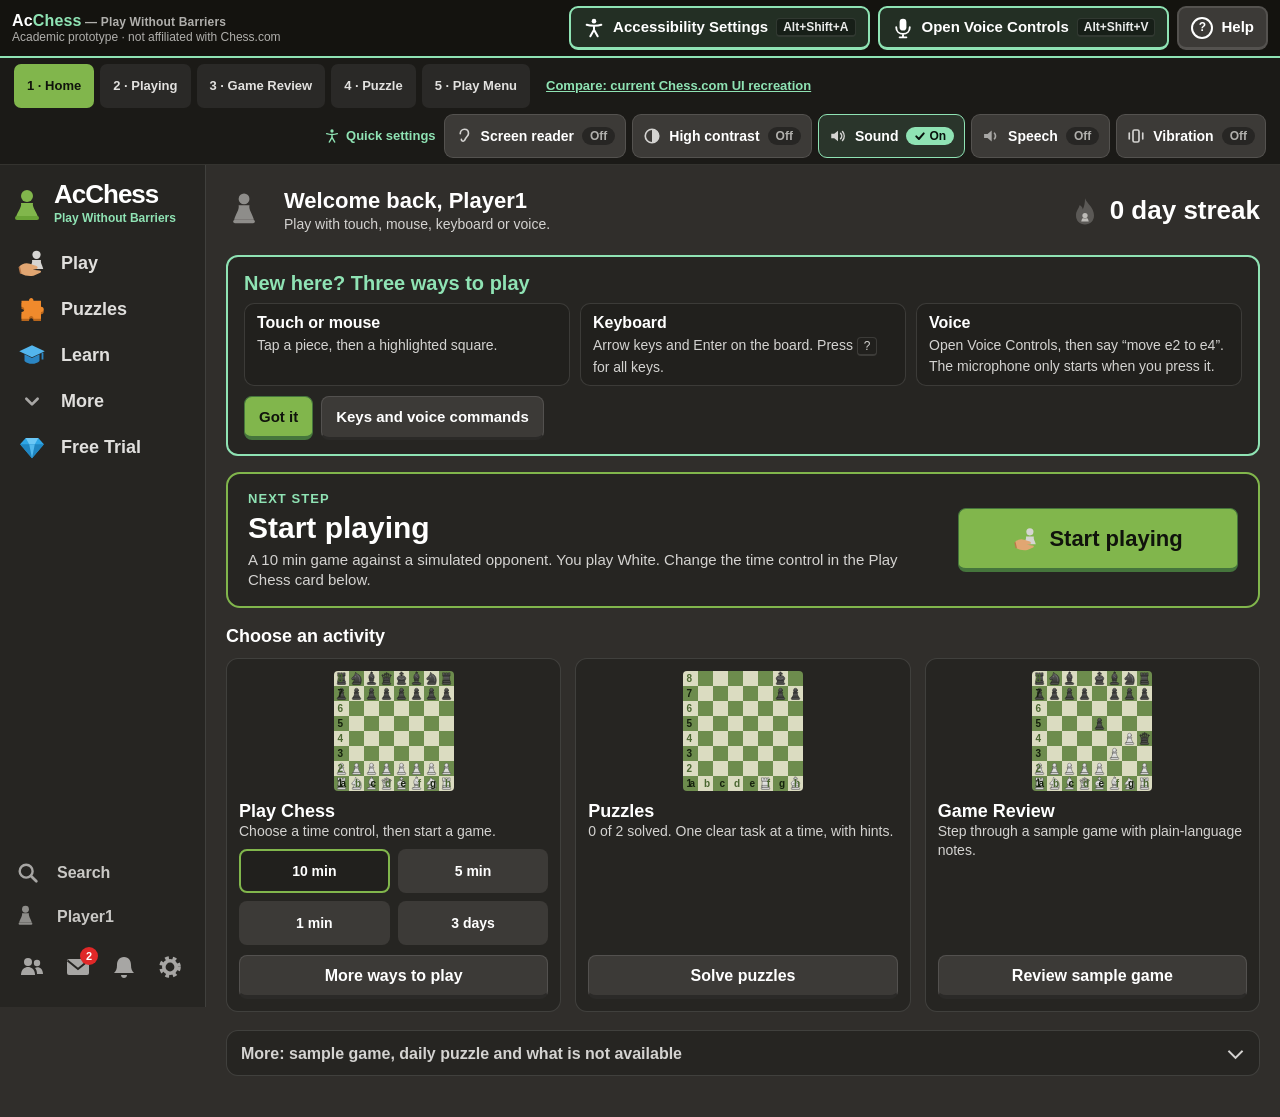
==== commit 36da0994: "Updated UI" ====
--- a/index.html
+++ b/index.html
@@ -877,6 +877,208 @@
 /* classic theme: coordinate labels on the dark squares use a very dark green (4.8:1) instead of cream (3.0:1) — same look, passes AA */
 html[data-board=classic] .sq.d .rk,html[data-board=classic] .sq.d .fl{color:#14200c}
 
+/* =====================================================================
+   PHASE 2 — redesign layer (same palette; hierarchy, states, evaluation)
+   ===================================================================== */
+/* ---- interaction states (never colour alone: borders, glyphs, text) ---- */
+.btn:active:not(:disabled),.mbtn:active:not(:disabled),.gbtn:active:not(:disabled),.tg:active:not(:disabled),.pb:active{transform:translateY(2px);border-bottom-width:1px}
+.btn:disabled,.mbtn:disabled,.gbtn:disabled,.ctrls button:disabled,.rnav button:disabled{opacity:.55;border-style:dashed;text-decoration:none}
+[aria-busy=true]{background-image:repeating-linear-gradient(45deg,rgba(255,255,255,.12) 0 8px,transparent 8px 16px)}
+.is-ok::before,.ss-ok::before{content:"✔ "}
+.is-bad::before{content:"✖ "}
+.hviz{position:fixed;left:12px;bottom:calc(var(--bnh) + 12px + env(safe-area-inset-bottom));z-index:97;margin:0;background:#000;color:var(--warn);border:2px solid currentColor;border-radius:999px;padding:6px 14px;display:none;font-weight:700}
+.hviz.on{display:block}
+.tagS{display:inline-block;font-size:var(--f12);font-weight:800;letter-spacing:.05em;padding:1px 6px;border:1px solid var(--warn);color:var(--warn);border-radius:4px;vertical-align:middle;white-space:nowrap}
+.tagS.real{border-color:var(--ok);color:var(--ok)}
+.tagS.sim{border-style:dashed}
+.sec-title{font-size:var(--f18);margin:18px 0 10px}
+
+/* ---- board-first, two-column layout on desktop and tablet landscape ---- */
+@media (min-width:900px){
+  :root{--bcap:calc(100vw - var(--sbw) - 460px - 110px)}
+  .lay,.lay-review,.lay-puzzle{grid-template-columns:auto minmax(320px,460px);grid-template-areas:"b p" "b d";grid-template-rows:auto 1fr;gap:14px 20px}
+  .lay-menu{grid-template-columns:minmax(340px,540px) auto;grid-template-areas:"p b";grid-template-rows:auto}
+  .gpanel,.rpanel,.ppanel{min-height:0}
+  .movelist{min-height:120px;max-height:300px}
+  .rscroll{max-height:460px}
+  .mlist{max-height:none;overflow:visible}
+}
+@media (min-width:900px) and (max-width:1179px){
+  :root{--bcap:calc(100vw - var(--sbw) - 320px - 90px)}
+  .lay,.lay-review,.lay-puzzle{grid-template-columns:auto minmax(280px,1fr)}
+  .lay-menu{grid-template-columns:minmax(300px,1fr) auto}
+}
+.statusstrip{display:flex;flex-direction:column;gap:2px;background:var(--panel);border:1px solid var(--line);border-left:6px solid var(--green);border-radius:10px;padding:8px 12px;margin:0 0 8px}
+.statusstrip.ss-error,.statusstrip.ss-check{border-left-color:var(--danger);border-left-style:double}
+.statusstrip.ss-over{border-left-color:var(--warn)}
+.ss-main{font-weight:700;font-size:var(--f17)}
+.ss-ic{display:inline-block;min-width:1.1em}
+.ss-sub{font-size:var(--f14);color:var(--muted)}
+.ss-warn{font-size:var(--f14);color:var(--warn);font-weight:700}
+.ss-bad{font-size:var(--f14);color:var(--danger);font-weight:700}
+.ss-main em{font-style:normal;color:var(--warn);margin-left:6px}
+.boardbar{display:grid;grid-template-columns:repeat(auto-fit,minmax(128px,1fr));gap:8px;margin:8px 0}
+.boardbar .btn{min-height:46px;justify-content:center;width:100%}
+.boardbar .btn .cnt{font-weight:600;font-size:var(--f13);opacity:.85}
+.gp-toggle{display:none}
+.blabel2{display:none}
+.gfoot{flex-wrap:wrap}
+.gfoot button{border:1px solid var(--line);background:var(--btn);justify-content:center}
+.gfoot #bResign{margin-left:auto}
+.empty-note{padding:14px 18px;color:var(--dim)}
+.dcard .vdl{margin-top:8px}
+/* invalid destination: hatched box + text chip, held briefly; the board state is unchanged */
+.sq.bad{box-shadow:inset 0 0 0 5px #c92a2a,inset 0 0 0 9px #fff;background-image:repeating-linear-gradient(135deg,rgba(201,42,42,.5) 0 6px,transparent 6px 12px)}
+html[data-markers=enhanced] .sq.bad .mk::after{display:block}
+
+/* ---- home ---- */
+.home{max-width:1100px}
+.home-head{margin-bottom:12px}
+.hh-t{min-width:0}.hh-s{color:var(--muted);font-size:var(--f14)}
+.hero-card{display:flex;flex-wrap:wrap;align-items:center;justify-content:space-between;gap:14px 24px;background:var(--panel);border:2px solid var(--green);border-radius:14px;padding:16px 20px;margin-bottom:18px}
+.hero-tx{flex:1 1 280px;min-width:0}
+.eyebrow{font-size:var(--f13);font-weight:800;letter-spacing:.08em;text-transform:uppercase;color:var(--accent)}
+.hero-card h2{font-size:var(--f30);margin:2px 0 4px}
+.hero-sub{color:var(--muted);font-size:var(--f15)}
+.hero-act{display:flex;flex-direction:column;gap:8px;flex:0 1 280px;min-width:min(100%,220px)}
+.gbtn.hero{min-height:64px;font-size:var(--f22);gap:10px}
+.cards3{display:grid;grid-template-columns:repeat(3,minmax(0,1fr));gap:14px;margin-bottom:18px}
+.cards3 .card .tc{margin:8px 0 0;flex-wrap:wrap}
+.cards3 .card .tc button{flex:1 1 40%;min-height:44px;font-size:var(--f14)}
+.cards3 .mini{max-width:120px}
+.qa{border-color:var(--line);padding:10px 14px;margin-bottom:12px}
+.qa h2{font-size:var(--f15);margin-bottom:8px}
+.more-info{margin-top:12px;background:var(--panel);border:1px solid var(--line);border-radius:12px;padding:0 14px}
+.more-info>summary{min-height:48px;display:flex;align-items:center;cursor:pointer;font-weight:700;color:var(--muted)}
+.more-grid{display:grid;grid-template-columns:repeat(auto-fit,minmax(240px,1fr));gap:14px;padding:4px 0 14px}
+.more-grid h3{font-size:var(--f16);margin-bottom:4px}
+.welcome{margin-bottom:16px}
+.wel3{display:grid;grid-template-columns:repeat(auto-fit,minmax(210px,1fr));gap:10px;margin:8px 0 6px}
+.wel3 li{background:var(--deep);border:1px solid var(--line);border-radius:10px;padding:8px 12px}
+.wel3 b{display:block;color:#fff}.wel3 span{color:var(--muted);font-size:var(--f14)}
+@media (max-width:899px){
+  .cards3{grid-template-columns:1fr;gap:10px}
+  .hero-card{padding:14px}.hero-card h2{font-size:var(--f22)}
+  .hero-act{flex:1 1 100%}
+  .cards3 .card .tc{grid-column:1/-1}
+  .qa-row{display:grid;grid-template-columns:1fr 1fr}
+  .qa-row .btn{grid-column:1/-1}
+}
+@media (min-width:600px) and (max-width:899px){
+  .cards3{grid-template-columns:repeat(3,1fr)}
+  .qa-row{display:flex;flex-wrap:wrap}.qa-row .btn{grid-column:auto}
+}
+@media (max-width:359px){.cards3 .card .tc button{flex-basis:45%}.qa-row{grid-template-columns:1fr}}
+
+/* ---- review ---- */
+.rhead{display:flex!important;justify-content:space-between;padding:10px 14px}
+.rkey{display:flex;gap:10px;align-items:center;justify-content:space-between;flex-wrap:wrap;padding:8px 14px;border-bottom:1px solid var(--line)}
+.rexp-dl dt{font-weight:700;color:var(--accent);margin-top:12px;font-size:var(--f14)}
+.rexp-dl dt:first-child{margin-top:0}
+.rexp-dl dd{color:var(--text);font-size:var(--f16);line-height:1.45}
+.rscroll h3{font-size:var(--f17);margin:16px 0 8px}
+.rscroll h3:first-child{margin-top:0}
+.rexp{background:var(--deep);border:1px solid var(--line);border-left:4px solid var(--accent);border-radius:10px;padding:12px 14px}
+.lay-review .boardbar{grid-template-columns:repeat(4,1fr)}
+@media (max-width:420px){.lay-review .boardbar .btn span{position:absolute;width:1px;height:1px;overflow:hidden;clip:rect(0 0 0 0)}}
+
+/* ---- puzzle ---- */
+.pobj{background:var(--panel);border:1px solid var(--line);border-left:6px solid var(--accent);border-radius:10px;padding:8px 12px;margin:0 0 8px;color:var(--muted);font-size:var(--f14);display:flex;flex-direction:column;gap:1px}
+.pobj b{font-size:var(--f18);color:#fff;display:block}
+.pobj .po-n{font-size:var(--f13);color:var(--dim)}
+.pobj.ok{border-left-color:var(--ok)}.pobj.bad{border-left-color:var(--danger);border-left-style:double}
+.phead h2{font-size:var(--f22)}
+.pbody{padding:16px}
+.pfb{display:flex;gap:12px;align-items:flex-start;background:var(--deep);border:1px solid var(--line);border-left:6px solid var(--line);border-radius:10px;padding:12px 14px}
+.pfb.ok{border-left-color:var(--ok)}.pfb.bad{border-left-color:var(--danger);border-left-style:double}
+.pfb-i{width:30px;height:30px;border:2px solid var(--dim);border-radius:6px;display:grid;place-items:center;flex:none;font-style:normal;font-weight:800}
+.pfb-i.ok{background:#2f7d32;border-color:#fff;color:#fff}.pfb-i.bad{background:#b3261e;border-color:#fff;color:#fff}
+.pfb b{font-size:var(--f18)}.pfb p{color:var(--muted);margin-top:2px}
+.phints{margin-top:12px}.phints h3{font-size:var(--f14);color:var(--dim);margin-bottom:4px}
+.phints ol{list-style:decimal;padding-left:20px;color:var(--muted)}
+.pcount{font-weight:700;font-size:var(--f14)}
+.plist{display:grid;gap:6px;margin-top:10px}
+.plink{display:flex;justify-content:space-between;gap:10px;align-items:center;width:100%;min-height:46px;padding:0 12px;border-radius:8px;background:var(--btn);border:1px solid var(--line);font-weight:600}
+.plink.cur{border:2px solid var(--accent);background:var(--accent-bg)}
+.plink .pst{font-size:var(--f13);color:var(--muted)}
+.pbody .gdata{margin-top:12px}
+
+/* ---- play menu ---- */
+.mhead{justify-content:flex-start;gap:12px;padding:10px 14px}
+.mhead h1{font-size:var(--f26)}
+.mhead h1:focus{outline:none}
+.mlist section+section{margin-top:4px}
+.mgroup{display:grid;gap:8px}
+.mitem{margin-bottom:0;min-height:68px;padding:8px 14px;gap:14px}
+.mitem .ico{width:44px;height:44px}.mitem .ico svg{max-width:100%;max-height:100%}
+.mtx b{font-size:var(--f18)}
+.na-list{margin-top:16px;background:var(--deep);border:1px solid var(--line);border-radius:10px;padding:0 12px 12px}
+.na-list>summary{min-height:48px;display:flex;align-items:center;cursor:pointer;font-weight:700;color:var(--muted)}
+.na-grid{display:grid;grid-template-columns:repeat(auto-fit,minmax(170px,1fr));gap:8px;margin-top:8px}
+.mna{display:flex;flex-direction:column;gap:2px;width:100%;min-height:52px;padding:8px 12px;border-radius:8px;border:1px dashed var(--dim);color:var(--muted);text-align:left}
+.mna b{color:var(--text)}.mna span{font-size:var(--f13)}
+.mna:hover{background:var(--btn)}
+.pb-title{margin:0 0 6px;color:var(--muted);font-size:var(--f14)}.pb-title b{color:#fff}
+
+/* ---- help dialog ---- */
+.help-body h3{color:var(--accent);font-size:var(--f17);margin:16px 0 6px}
+.help-body h4{font-size:var(--f14);margin:10px 0 4px;color:var(--dim)}
+.cmds{display:flex;flex-wrap:wrap;gap:6px}
+.cmds li{background:var(--deep);border:1px solid var(--line);border-radius:999px;padding:3px 10px;font-size:var(--f14);color:var(--muted)}
+.dlg:has(.help-body){width:min(640px,100%)}
+
+/* ---- 44 px minimum targets for the prototype strip and disclosure rows (desktop too) ---- */
+details>summary{min-height:44px}
+@media (min-width:900px){
+  #screens a{display:inline-flex;align-items:center;min-height:44px;padding:0 12px}
+  .evlink,.orig{display:inline-flex;align-items:center;min-height:44px}
+}
+#protostrip .disc{white-space:normal}
+
+/* ---- axe fixes: coordinates via CSS, readable shortcut chip on green buttons ---- */
+.sq .rk::before,.sq .fl::before{content:attr(data-t)}
+.btn.primary kbd{background:rgba(0,0,0,.16);color:var(--on-green);border-color:rgba(0,0,0,.45)}
+html[data-contrast=high] .btn.primary kbd{background:rgba(0,0,0,.1)}
+#protostrip{display:flex}
+details.dcard>summary,.gdata summary,.vhist summary,.more-info>summary,.na-list>summary,details>summary{min-height:44px}
+/* every collapsible row shows a chevron so it is recognisable as expandable (not text alone) */
+.vhist>summary,.gdata>summary,.more-info>summary,.na-list>summary{list-style:none;justify-content:space-between;gap:8px}
+.vhist>summary::-webkit-details-marker,.gdata>summary::-webkit-details-marker,.more-info>summary::-webkit-details-marker,.na-list>summary::-webkit-details-marker{display:none}
+.vhist>summary::after,.gdata>summary::after,.more-info>summary::after,.na-list>summary::after{content:"";width:9px;height:9px;flex:none;border-right:2.5px solid var(--muted);border-bottom:2.5px solid var(--muted);transform:rotate(45deg);margin:0 4px 4px 0}
+.vhist[open]>summary::after,.gdata[open]>summary::after,.more-info[open]>summary::after,.na-list[open]>summary::after{transform:rotate(225deg);margin:4px 4px 0 0}
+
+@media (min-width:600px) and (max-width:899px){.qa-row .tg{width:auto;flex:1 1 180px}.qa-row .btn{width:auto;flex:0 0 auto}}
+
+/* ---- global quick settings (top of every screen, one place) ---- */
+#quickbar{display:flex;flex-wrap:wrap;align-items:center;gap:6px;margin-left:auto}
+.qb-l{display:inline-flex;align-items:center;gap:6px;font-weight:700;font-size:var(--f13);color:var(--accent);margin-right:2px}
+.tg.qb{min-height:44px;padding:0 10px;min-width:0}
+.tg.qb .ql{white-space:nowrap}
+#protostrip .disc{display:none}
+@media (max-width:599px){
+  body[data-screen=home] #protostrip .disc{display:inline-block}
+  body:not([data-screen=home]) #protostrip{display:flex}
+  #protostrip{padding:6px 8px}
+  #quickbar{display:grid;grid-template-columns:repeat(5,minmax(0,1fr));gap:4px;width:100%;margin-left:0}
+  .qb-l{display:none}
+  .tg.qb{flex-direction:column;justify-content:center;gap:1px;padding:4px 2px;min-height:56px;font-size:11px;line-height:1.1;text-align:center}
+  .tg.qb .ql{white-space:normal;overflow-wrap:anywhere}
+  .tg.qb .st{font-size:11px;padding:0 5px}
+  html[data-text=large] #quickbar{grid-template-columns:repeat(auto-fit,minmax(104px,1fr))}
+  html[data-text=large] .tg.qb{font-size:var(--f12)}
+}
+@media (min-width:600px) and (max-width:899px){#quickbar{width:100%;margin-left:0}.qb-l{display:none}}
+@media (min-width:900px) and (max-width:1279px){.qb-l{display:none}}
+@media (min-width:900px) and (max-width:1179px){.tg .st{display:none}}
+.tg.qb[aria-pressed=true]::after{content:none}
+/* board size above 130%: the board takes the width, panels move below */
+@media (min-width:900px){
+  html[data-bigboard=on] .lay,html[data-bigboard=on] .lay-review,html[data-bigboard=on] .lay-puzzle,html[data-bigboard=on] .lay-menu{display:block}
+  html[data-bigboard=on] .lay>*{margin-bottom:14px}
+  html[data-bigboard=on] .bcol{width:min(calc(var(--bfit)*var(--bs)),100%)}
+  html[data-bigboard=on] .bwrap{width:100%}
+}
+
 </style>
 </head>
 <body>
@@ -890,20 +1092,20 @@
 </defs></svg>
 
 <header id="protobar">
-  <div class="brand"><b>Ac<em>Chess</em><span class="brand-tag"> — Play Without Barriers</span></b><span>An accessible, multimodal redesign of Chess.com.</span></div>
+  <div class="brand"><b>Ac<em>Chess</em><span class="brand-tag"> — Play Without Barriers</span></b><span>Academic prototype · not affiliated with Chess.com</span></div>
   <div class="a11y-entry" id="a11yEntry" role="group" aria-label="Accessibility and Voice Controls">
-    <button type="button" id="btnA11y" class="pb pb-main" aria-label="Accessibility Settings, shortcut Alt plus Shift plus A" aria-haspopup="dialog" aria-expanded="false" aria-keyshortcuts="Alt+Shift+A">
+    <button type="button" id="btnA11y" class="pb pb-main" aria-haspopup="dialog" aria-expanded="false" aria-keyshortcuts="Alt+Shift+A">
       <svg width="22" height="22" viewBox="0 0 24 24" aria-hidden="true"><circle cx="12" cy="4.5" r="2.5" fill="currentColor"/><path d="M4,8.5C8,10 16,10 20,8.5M12,9.5V14M12,14L8,21M12,14L16,21" fill="none" stroke="currentColor" stroke-width="2.2" stroke-linecap="round" stroke-linejoin="round"/></svg>
-      <span class="pb-t"><span class="pb-l" aria-hidden="true">Accessibility </span>Settings</span><kbd class="pb-k" aria-hidden="true">Alt+Shift+A</kbd></button>
-    <button type="button" id="btnVoice" class="pb pb-main" aria-label="Open Voice Controls, shortcut Alt plus Shift plus V" aria-haspopup="dialog" aria-expanded="false" aria-keyshortcuts="Alt+Shift+V">
+      <span class="pb-t"><span class="pb-l">Accessibility </span>Settings</span><kbd class="pb-k">Alt+Shift+A</kbd></button>
+    <button type="button" id="btnVoice" class="pb pb-main" aria-haspopup="dialog" aria-expanded="false" aria-keyshortcuts="Alt+Shift+V">
       <svg width="22" height="22" viewBox="0 0 26 26" aria-hidden="true"><rect x="9" y="2" width="8" height="14" rx="4" fill="currentColor"/><path d="M5,12C5,17 8.5,20 13,20C17.5,20 21,17 21,12M13,20V24M9,24H17" fill="none" stroke="currentColor" stroke-width="2.2" stroke-linecap="round"/></svg>
-      <span class="pb-t"><span class="pb-l" aria-hidden="true">Open </span>Voice<span class="pb-l" aria-hidden="true"> Controls</span></span><kbd class="pb-k" aria-hidden="true">Alt+Shift+V</kbd></button>
+      <span class="pb-t"><span class="pb-l">Open </span>Voice<span class="pb-l"> Controls</span></span><kbd class="pb-k">Alt+Shift+V</kbd></button>
     <button type="button" id="btnHelp" class="pb" aria-label="Help and instructions">
       <span class="pb-q" aria-hidden="true">?</span><span class="pb-t">Help</span></button>
     <button type="button" id="btnMore" class="pb" aria-label="More options" aria-haspopup="dialog"><svg width="22" height="22" viewBox="0 0 24 24" aria-hidden="true"><path d="M4,6H20M4,12H20M4,18H20" stroke="currentColor" stroke-width="2.4" stroke-linecap="round"/></svg><span class="pb-t">More</span></button>
   </div>
 </header>
-<div id="protostrip">
+<aside id="protostrip" aria-label="Prototype screens and notice">
   <nav id="screens" aria-label="Prototype screens">
     <a href="#home" data-s="home">1 · Home</a>
     <a href="#play" data-s="play">2 · Playing</a>
@@ -912,8 +1114,9 @@
     <a href="#menu" data-s="menu">5 · Play Menu</a>
   </nav>
   <a class="orig" href="chesscom-current.html">Compare: current Chess.com UI recreation</a>
-  <span class="disc">Proposed academic prototype · not an official Chess.com product · no connection to Chess.com servers</span>
-</div>
+  <span class="disc">Academic prototype · not affiliated with Chess.com · works offline</span>
+  <div id="quickbar" role="group" aria-label="Quick settings"></div>
+</aside>
 
 <div id="app">
   <div id="sidebarHost"></div>
@@ -927,7 +1130,7 @@
     <a href="#puzzle" data-s="puzzle"><svg width="24" height="24" viewBox="0 0 24 24" aria-hidden="true"><path d="M4,8H9C9,4 15,4 15,8H20V13C24,13 24,19 20,19V21H4V8Z" fill="currentColor" transform="scale(.9) translate(1.5 .5)"/></svg><span>Puzzle</span></a>
     <a href="#menu" data-s="menu" aria-label="Play menu"><svg width="24" height="24" viewBox="0 0 24 24" aria-hidden="true"><path d="M4,6H20M4,12H20M4,18H20" fill="none" stroke="currentColor" stroke-width="2.600" stroke-linecap="round"/></svg><span>Menu</span></a>
 </nav>
-<aside id="a11y" role="dialog" aria-modal="false" aria-labelledby="a11yT" hidden></aside>
+<div id="a11y" role="dialog" aria-modal="false" aria-labelledby="a11yT" hidden></div>
 <section id="voicePanel" role="dialog" aria-modal="false" aria-labelledby="vpT" hidden></section>
 <div id="live-polite" class="sr-only" role="status" aria-live="polite" aria-atomic="true"></div>
 <div id="live-assertive" class="sr-only" role="alert" aria-live="assertive" aria-atomic="true"></div>
@@ -963,14 +1166,23 @@
   screenReader:false, voice:false, keyboardNav:true,
   contrast:false, boardTheme:'classic', boardSize:100, textSize:100, strongFocus:false, markers:true, reduceMotion:REDUCED_OS,
   sound:true, speech:false, speakBoard:false, rate:1, verbosity:'standard',
-  haptic:false,
+  haptic:false, volume:80,
   pieceTheme:'classic', clickToMove:true, largeTargets:false, confirmActions:true, untimed:false, continuousListen:false,
   spaceTalk:true, lowTime:true, lowTimeAt:60
 };
+/* Preferences are saved in the browser (localStorage; falls back to sessionStorage, then to memory).
+   Nothing leaves the device. "Reset to defaults" in Accessibility Settings clears them. */
+const Store={
+  mem:{},
+  get(k){try{const v=localStorage.getItem(k);if(v!==null)return v}catch(e){}try{const v=sessionStorage.getItem(k);if(v!==null)return v}catch(e){}return k in this.mem?this.mem[k]:null},
+  set(k,v){this.mem[k]=v;try{localStorage.setItem(k,v);return true}catch(e){}try{sessionStorage.setItem(k,v)}catch(e2){}return false},
+  del(k){delete this.mem[k];try{localStorage.removeItem(k)}catch(e){}try{sessionStorage.removeItem(k)}catch(e){}},
+  get persistent(){try{localStorage.setItem('__t','1');localStorage.removeItem('__t');return true}catch(e){return false}}
+};
 let S=Object.assign({},DEFAULTS);
-try{const raw=sessionStorage.getItem('acchess.settings');if(raw)S=Object.assign({},DEFAULTS,JSON.parse(raw))}catch(e){}
+try{const raw=Store.get('acchess.settings');if(raw)S=Object.assign({},DEFAULTS,JSON.parse(raw))}catch(e){}
 const settingSubs=[];
-function saveSettings(){try{sessionStorage.setItem('acchess.settings',JSON.stringify(S))}catch(e){}}
+function saveSettings(){Store.set('acchess.settings',JSON.stringify(S))}
 function applySettings(){
   const h=document.documentElement;
   h.dataset.contrast=S.contrast?'high':'normal';
@@ -984,6 +1196,7 @@
   h.dataset.text=S.textSize>=130?'large':'normal';
   h.style.setProperty('--ts',S.textSize/100);
   h.style.setProperty('--bs',S.boardSize/100);
+  h.dataset.bigboard=S.boardSize>130?'on':'off';
 }
 function setSetting(k,v){S[k]=v;saveSettings();applySettings();settingSubs.forEach(fn=>fn(k,v))}
 function resetSettings(){S=Object.assign({},DEFAULTS);saveSettings();applySettings();settingSubs.forEach(fn=>fn('*',null))}
@@ -1015,7 +1228,7 @@
   try{
     const ss=window.speechSynthesis;
     if(urgent||ss.pending)ss.cancel();
-    const u=new SpeechSynthesisUtterance(text);u.rate=S.rate;u.lang='en-US';
+    const u=new SpeechSynthesisUtterance(text);u.rate=S.rate;u.lang='en-US';u.volume=Math.max(0,Math.min(1,S.volume/100));
     let fired=false;const fin=()=>{if(!fired){fired=true;done&&done()}};
     const ttsEnd=()=>{if(typeof Voice!=='undefined'){Voice.ttsBusy=false;Voice.ttsUntil=Date.now()+900}fin()};
     u.onstart=()=>{if(typeof Voice!=='undefined')Voice.ttsBusy=true};
@@ -1074,7 +1287,8 @@
     (this.PATTERNS[kind]||this.PATTERNS.select).forEach(([f,d,type])=>{
       const o=c.createOscillator(),g=c.createGain();
       o.type=type;o.frequency.value=f;
-      g.gain.setValueAtTime(.0001,t);g.gain.exponentialRampToValueAtTime(.12,t+.01);g.gain.exponentialRampToValueAtTime(.0001,t+d);
+      const peak=Math.max(.0002,.15*(S.volume/100));
+      g.gain.setValueAtTime(.0001,t);g.gain.exponentialRampToValueAtTime(peak,t+.01);g.gain.exponentialRampToValueAtTime(.0001,t+d);
       o.connect(g);g.connect(c.destination);o.start(t);o.stop(t+d+.02);t+=d*.9;
     });
     return true;
@@ -1479,7 +1693,7 @@
     this.host=host;
     this.o=Object.assign({interactive:true,flipped:false,static:false,label:'Chessboard'},o);
     this.cur=[6,4];this.cells=new Map();this.mouse=false;this._edgeAt=0;
-    this.st={g:parseFEN(START_FEN).g,last:null,sel:null,targets:new Map(),check:null,paints:{},arrows:[],badge:null,hint:null,pal:undefined};
+    this.st={g:parseFEN(START_FEN).g,last:null,sel:null,targets:new Map(),check:null,paints:{},arrows:[],badge:null,hint:null,bad:null,pal:undefined};
     ABoard.all.add(this);
     this.build();this.bind();this.paint();
     if(window.ResizeObserver){new ResizeObserver(()=>host.style.setProperty('--bwpx',host.clientWidth||700)).observe(host)}
@@ -1503,7 +1717,7 @@
         c.className='sq '+((r+f)%2===0?'l':'d');c.dataset.r=r;c.dataset.f=f;
         if(!o.static){c.setAttribute('role','gridcell');c.setAttribute('aria-colindex',vc+1);c.tabIndex=-1}
         c.innerHTML='<span class="pcl" aria-hidden="true"></span><span class="mk" aria-hidden="true"></span>'+
-          (vc===0?`<span class="rk" aria-hidden="true">${8-r}</span>`:'')+(vr===7?`<span class="fl" aria-hidden="true">${FILES[f]}</span>`:'');
+          (vc===0?`<span class="rk" aria-hidden="true" data-t="${8-r}"></span>`:'')+(vr===7?`<span class="fl" aria-hidden="true" data-t="${FILES[f]}"></span>`:'');
         row.appendChild(c);this.cells.set(r*8+f,c);
       }
       h.appendChild(row);
@@ -1610,6 +1824,7 @@
     if(s.last){if(eqSq(s.last[1],[r,f]))t+=', last move destination';else if(eqSq(s.last[0],[r,f]))t+=', last move origin'}
     if(s.badge&&s.badge.sq===n)t+=`, marked ${s.badge.text}`;
     if(s.hint===n)t+=', hint';
+    if(s.bad===n)t+=', illegal destination';
     return t;
   }
   paint(){
@@ -1628,13 +1843,14 @@
       c.classList.toggle('lmt',!!lmTo);c.classList.toggle('lmf',!!lmFrom);
       c.classList.toggle('chk',!!chk);
       c.classList.toggle('hnt',s.hint===n);
+      c.classList.toggle('bad',s.bad===n);
       const pt=s.paints[n];
       c.classList.toggle('pt',!!pt);
       c.style.setProperty('--pt',pt||'');
       let chip='';
-      if(chk)chip='CHECK';else if(isSel)chip='SELECTED';else if(s.hint===n)chip='HINT';else if(lmTo)chip='to';else if(lmFrom)chip='from';
+      if(s.bad===n)chip='ILLEGAL';else if(chk)chip='CHECK';else if(isSel)chip='SELECTED';else if(s.hint===n)chip='HINT';else if(lmTo)chip='to';else if(lmFrom)chip='from';
       c.querySelector('.mk').dataset.chip=chip;
-      c.querySelector('.mk').dataset.chipS={SELECTED:'SEL',CHECK:'CHK'}[chip]||chip;   // short text for small boards
+      c.querySelector('.mk').dataset.chipS={SELECTED:'SEL',CHECK:'CHK',ILLEGAL:'✖'}[chip]||chip;   // short text for small boards
       c.querySelector('.mk').innerHTML=(s.badge&&s.badge.sq===n)?`<b class="bdg">${esc(s.badge.sym)}</b>`:'';
       if(!this.o.static){
         c.setAttribute('aria-label',this.labelFor(r,f));
@@ -1754,8 +1970,9 @@
     if(!this.canMove()){this.error(this.thinking?'The opponent is thinking. Please wait for their move.':`It is ${cname(this.game.turn)}'s turn.`);return false}
     return true;
   }
-  error(text){
+  error(text,sq){
     this.lastError=text;say(text,{kind:'alert',urgent:true});fx('invalid');
+    if(sq){this.board.set({bad:sq});clearTimeout(this._badT);this._badT=setTimeout(()=>{this.board.set({bad:null})},2400)}
     const h=this.host;h.classList.remove('shake');void h.offsetWidth;if(!S.reduceMotion)h.classList.add('shake');
     this.onChange(this);
   }
@@ -1771,7 +1988,7 @@
       const hit=this.game.legal(this.sel[0],this.sel[1]).filter(m=>eqSq(m.to,[r,f]));
       if(hit.length){this.move(this.sel,[r,f],null,src);return}
       if(p&&p.c===this.game.turn){this.select(r,f);return}
-      this.error(explainIllegal(this.game,this.sel,[r,f]));return;
+      this.error(explainIllegal(this.game,this.sel,[r,f]),n);return;
     }
     if(p&&p.c===this.game.turn){this.select(r,f);return}
     if(p&&p.c!==this.game.turn&&this.canMove()){say(`That is a ${pname(p)}. Select one of your ${cname(this.game.turn).toLowerCase()} pieces first.`,{kind:'alert'});fx('invalid');return}
@@ -1806,7 +2023,7 @@
   move(from,to,promo,src){
     if(!this.guard())return false;
     const cands=this.game.legal(from[0],from[1]).filter(m=>eqSq(m.to,to));
-    if(!cands.length){this.error(explainIllegal(this.game,from,to));return false}
+    if(!cands.length){this.error(explainIllegal(this.game,from,to),sqn(...to));return false}
     let m=cands[0];
     if(cands.length>1){
       if(promo){m=cands.find(x=>x.promo===promo)}
@@ -2169,6 +2386,8 @@
   if(m(/\b(new game|reset|restart|start over|try again)\b/))return {...R,intent:'reset'};
   if(m(/\b(undo|take back|takeback|take it back)\b/))return {...R,intent:'undo'};
   if(m(/\b(cancel|clear|deselect|unselect|drop|put down)\b/)&&!m(/\bmove\b.*\bSQ\b/))return {...R,intent:'cancel'};
+  if(m(/\b(flip|rotate|turn around|switch sides)\b.*\bboard\b|\bflip\b/))return {...R,intent:'flip'};
+  if(m(/\b(next|another|new) puzzle\b/)&&!sq.length)return {...R,intent:'next-puzzle'};
   if(m(/\b(hint|clue)\b/))return {...R,intent:'hint'};
   if(m(/\b(first|start)\b.*\b(move|position)\b/)&&!sq.length)return {...R,intent:'rv-first'};
   if(m(/\b(last|final|latest|end)\b.*\b(position)\b/)&&!sq.length)return {...R,intent:'rv-last'};
@@ -2450,7 +2669,7 @@
       }
       case'size':{
         if(!c.key)return fail('Say “increase text size” or “increase board size”.');
-        const key=c.key,min=key==='textSize'?100:60,max=key==='textSize'?160:130,cur=S[key];
+        const key=c.key,min=key==='textSize'?100:60,max=key==='textSize'?160:200,cur=S[key];
         const nv=Math.max(min,Math.min(max,cur+(c.dir>0?10:-10)));
         const name=key==='textSize'?'Text size':'Board size';
         if(nv===cur){const m=`${name} is already at its ${c.dir>0?'maximum':'minimum'}: ${cur} percent.`;say(m,{kind:'info',force:true});return done(m,`${c.dir>0?'Increase':'Decrease'} ${name.toLowerCase()}`)}
@@ -2547,6 +2766,15 @@
         {const asked=confirmAction({title:'Undo your last move?',message:'This takes back a completed move'+(C.opponent?' and the opponent’s reply':'')+'. It is different from cancelling a selection.',confirmLabel:'Undo move',
           onConfirm:()=>C.undo()});
         return asked?{ok:true,confirm:true,msg:'Waiting for confirmation: undo the last move. Say “confirm” or “cancel”.',understood:'Undo last move'}:{ok:true,msg:'Last move undone.',understood:'Undo last move'}}
+      }
+      case'flip':
+        if(!C.board)return fail('There is no board to flip on this screen.');
+        C.board.setFlipped(!C.board.flipped);
+        return done(`Board flipped. ${C.board.flipped?'Black':'White'} is now at the bottom.`,'Flip board');
+      case'next-puzzle':{
+        const nb=$('.js-next');
+        if(!C.puzzle||!nb)return fail('Next puzzle is only available on the Puzzles screen.');
+        nb.click();return done('Next puzzle.','Next puzzle');
       }
       case'hint':
         if(!C.puzzle)return fail('Hints are only available on the puzzle screen.');
@@ -2881,26 +3109,43 @@
   infoDialog(title,`<p>${esc(what)}</p><p class="dlg-hint">This section is outside the five redesigned prototype screens (Home, Playing, Game Review, Puzzles, Play menu). It is shown here so the navigation structure stays familiar.</p>`,
     [{label:'Go to Play menu',primary:true,onClick:()=>navigate('menu')}]);
 }
-function showKeyHelp(){
-  infoDialog('Keyboard shortcuts',`
-   <table class="keys"><tbody>
-    <tr><th>Arrow keys</th><td>Move between squares (Home / End: first / last file)</td></tr>
-    <tr><th>Enter</th><td>Select a piece, then press again on a highlighted square to move</td></tr>
-    <tr><th>Space</th><td>Push-to-talk: press, wait for “Listening”, then say your move (when the board or page has focus). Turn off in Settings to make Space act like Enter.</td></tr>
-    <tr><th>Esc</th><td>Cancel the current selection (does not undo a move)</td></tr>
-    <tr><th>R</th><td>Read the whole board</td></tr>
-    <tr><th>T</th><td>Whose turn is it</td></tr>
-    <tr><th>L</th><td>Read the last move</td></tr>
-    <tr><th>M</th><td>Read legal moves for the selected piece (or the square under the cursor)</td></tr>
-    <tr><th>D</th><td>Describe the square under the cursor</td></tr>
-    <tr><th>H</th><td>Puzzle hint</td></tr>
-    <tr><th>Page Up / Page Down</th><td>Previous / next move in history or review</td></tr>
-    <tr><th>?</th><td>Show this help</td></tr>
-    <tr><th>Alt + Shift + A</th><td>Open or close Accessibility Settings (any screen)</td></tr>
-    <tr><th>Alt + Shift + V</th><td>Open or close Voice Controls (any screen)</td></tr>
-   </tbody></table>
-   <p class="dlg-hint">If these shortcuts clash with your screen reader or keyboard layout, use the always-visible “Accessibility Settings” and “Open Voice Controls” buttons at the top of every screen.</p>`);
-}
+const VOICE_HELP=[
+  ['On the board',['Select e2','Move e2 to e4','Knight to f3','Castle kingside','Cancel selection','Undo my last move','Read the board','Read legal moves','Whose turn is it','Describe e4']],
+  ['In a game',['Previous move','Next move','First position','Last position','Flip the board','Offer a draw','Resign (always asks you to confirm)']],
+  ['Puzzles',['Hint','Try again','Next puzzle','Read the puzzle']],
+  ['Moving around AcChess',['Go to home','Go to puzzles','Go to game review','Go to play menu','Go back','What can I do here','List controls','Scroll down']],
+  ['Settings',['Open accessibility settings','Enable high contrast','Increase text size','Turn off sound','Turn on screen reader mode','Reset settings']]
+];
+const KEY_HELP=[
+  ['Arrow keys','Move between squares (Home / End: first / last file)'],
+  ['Enter','Select a piece, then press again on a highlighted square to move'],
+  ['Space','Push-to-talk: press, wait for “Listening”, then say your move (board or page focused). Turn it off in Settings to make Space act like Enter.'],
+  ['Esc','Cancel the current selection (does not undo a move) or close a dialog'],
+  ['R','Read the whole board'],['T','Whose turn is it'],['L','Read the last move'],
+  ['M','Read legal moves for the selected piece (or the square under the cursor)'],['D','Describe the square under the cursor'],
+  ['H','Puzzle hint'],['Page Up / Page Down','Previous / next move in history or review'],['?','Show this help'],
+  ['Alt + Shift + A','Open or close Accessibility Settings (any screen)'],['Alt + Shift + V','Open or close Voice Controls (any screen)']
+];
+function helpBodyHTML(){
+  return `<p class="dlg-hint">Open this help any time with the <b>Help</b> button at the top of the screen.</p>
+   <section aria-labelledby="hp1"><h3 id="hp1">Getting started</h3>
+    <ul class="welcome-list">${WELCOME_ITEMS.map(([k,a,b])=>`<li class="w-${k}"><b>${a}</b> ${b}</li>`).join('')}</ul></section>
+   <section aria-labelledby="hp2"><h3 id="hp2">Keyboard shortcuts</h3>
+    <table class="keys"><tbody>${KEY_HELP.map(([k,v])=>`<tr><th scope="row">${k}</th><td>${v}</td></tr>`).join('')}</tbody></table>
+    <p class="dlg-hint">If a shortcut clashes with your screen reader, use the always-visible “Accessibility Settings” and “Voice Controls” buttons at the top of every screen.</p></section>
+   <section aria-labelledby="hp3"><h3 id="hp3">Voice and typed commands</h3>
+    <p>Press the microphone in Voice Controls and say <b>one</b> command, or type it. Say the words naturally; you do not need to memorise them.</p>
+    ${VOICE_HELP.map(([t,l])=>`<h4>${t}</h4><ul class="cmds">${l.map(x=>`<li>“${x}”</li>`).join('')}</ul>`).join('')}</section>
+   <section aria-labelledby="hp4"><h3 id="hp4">Touch and mouse</h3>
+    <p>Tap or click a piece, then a highlighted square. Dragging is optional and off by default. Use <b>Cancel selection</b> to change your mind and <b>Undo last move</b> to take a move back.</p></section>
+   <p class="dlg-hint">AcChess is a proposed academic prototype. The opponent is simulated and nothing connects to Chess.com.</p>`;
+}
+function showHelp(section){
+  const dlg=openDialog({title:'Help, keys and commands',body:`<div class="help-body">${helpBodyHTML()}</div>`,
+    actions:[{label:'Show welcome tips on Home again',onClick:()=>{Store.del('acchess.welcome');say('Welcome tips will show on Home.',{kind:'info',force:true});if(CURRENT==='home')route(false)}}]});
+  if(section){setTimeout(()=>{const h=$('#'+({keys:'hp2',voice:'hp3'}[section]||'hp1'),dlg);if(h){h.scrollIntoView({block:'start'});h.setAttribute('tabindex','-1');h.focus({preventScroll:true})}},60)}
+}
+function showKeyHelp(){showHelp('keys')}
 function openSearch(){
   const items=[
     ['Home','Dashboard',()=>navigate('home')],['Play menu','Play Chess options',()=>navigate('menu')],['Playing','Chess game board',()=>navigate('play')],
@@ -2910,7 +3155,8 @@
     ['Help and instructions','Welcome and navigation methods',()=>showHelp()],
     ['Toggle high contrast','Switch the high-contrast theme',()=>toggleSetting('contrast')],
     ['Toggle screen reader mode','Square announcements while moving',()=>toggleSetting('screenReader')],
-    ['Keyboard shortcuts','List of board keys',()=>showKeyHelp()]
+    ['Keyboard shortcuts','List of board keys',()=>showKeyHelp()],
+    ['Voice commands','Examples you can say or type',()=>showHelp('voice')]
   ];
   const dlg=openDialog({title:'Search AcChess',cancelLabel:'Close',
     body:`<label class="fld"><span>Search screens and settings</span><input id="srchIn" type="search" autocomplete="off" placeholder="e.g. puzzles, contrast"></label><ul class="srch" id="srchList"></ul>`});
@@ -2982,29 +3228,29 @@
 function a11yHTML(){
   const hap=Haptics.supported();
   return `
-  <header class="a11y-h"><div><h2 id="a11yT">${I.access(22)} Accessibility settings</h2>
-    <p>Changes apply immediately and stay on for this browser session. Nothing here requires a microphone, sound or vibration.</p></div>
-    <button type="button" class="btn icon" data-a11y-close aria-label="Close accessibility settings">${I.close(18)}</button></header>
+  <div class="a11y-h"><div><h2 id="a11yT">${I.access(22)} Accessibility settings</h2>
+    <p>Changes apply at once and are ${Store.persistent?'saved in this browser':'kept until you close this tab (your browser blocks saving)'}. Nothing here needs a microphone, sound or vibration.</p></div>
+    <button type="button" class="btn icon" data-a11y-close aria-label="Close accessibility settings">${I.close(18)}</button></div>
   <div class="a11y-body">
    <section aria-labelledby="s1"><h3 id="s1">Vision</h3>
     ${switchHTML('contrast','High contrast','Black and white theme with thick borders, bold pieces and a patterned board.')}
     ${rangeHTML('textSize','Text size',100,160,5,'%','Scales interface text.')}
-    ${rangeHTML('boardSize','Board size',60,130,5,'%','Scales the chessboard.')}
+    ${rangeHTML('boardSize','Board size',60,200,5,'%','Scales the chessboard, up to the width of your screen. Above 130% the side panels move below the board.')}
     ${selectHTML('boardTheme','Board theme',[['classic','Classic green and cream'],['hc','High contrast black and white'],['cb','Colour-blind safe blue and sand']],'The familiar green board is the default.')}
     ${selectHTML('pieceTheme','Piece theme',[['classic','Classic pieces'],['hc','High-contrast bold pieces'],['letters','Classic pieces with letter labels (K Q R B N P)']],'Letter labels help tell pieces apart without relying on shape.')}
     ${switchHTML('strongFocus','Strong focus indicators','Thicker, double-ring outline around the focused control or square.')}
     ${switchHTML('markers','Move indicators','Selected, legal-move, capture, check and last-move squares use shapes, patterns and text labels, not colour alone.')}
     ${switchHTML('reduceMotion','Reduced motion','Turns off animations and shortens delays.')}
    </section>
-   <section aria-labelledby="s2"><h3 id="s2">Nonvisual access</h3>
+   <section aria-labelledby="s2"><h3 id="s2">Nonvisual Access</h3>
     ${switchHTML('screenReader','Screen-reader compatibility mode','Announces each square as you move around the board and keeps the transcript visible. Works alongside your own screen reader.')}
     ${switchHTML('speakBoard',speechSupported()?'Spoken board descriptions':'Spoken board descriptions (not supported here)','Speaks square descriptions, board readings and answers to your questions using your browser’s speech synthesis.',
       `<button type="button" class="btn sm" data-test="speech">Test speech</button>`)}
     ${switchHTML('speech',speechSupported()?'Spoken game announcements':'Spoken game announcements (not supported here)','Speaks moves, check, results and error messages. A text transcript is always shown.')}
-    ${rangeHTML('rate','Speech rate',0.6,1.6,0.1,'×','Applies to all spoken output.')}
+    ${rangeHTML('rate','Speech rate',0.6,3,0.1,'×','Applies to all spoken output (0.6× slow to 3× very fast).')}
     ${selectHTML('verbosity','Announcement verbosity',[['minimal','Minimal — notation only'],['standard','Standard'],['detailed','Detailed — includes legal moves and side to move']],'How much each move and selection says.')}
    </section>
-   <section aria-labelledby="s3"><h3 id="s3">Input and motor accessibility</h3>
+   <section aria-labelledby="s3"><h3 id="s3">Input and Motor Accessibility</h3>
     ${switchHTML('voice','Voice control','Marks the microphone as in use. The microphone only starts when you press it, and typed commands always work.',
       `<button type="button" class="btn sm" data-open-voice>Open Voice Controls</button>`)}
     ${switchHTML('continuousListen','Continuous listening (optional)','One microphone session stays open for many commands, so the browser asks for permission only once. Speech that is not a command is ignored. Turns off after 5 minutes of silence, or say “stop listening”. Off by default.')}
@@ -3015,9 +3261,10 @@
     ${switchHTML('confirmActions','Confirm consequential actions','Asks before draw offers, undo and new game. Resignation always asks, even when this is off.')}
     ${switchHTML('untimed','Untimed play','Turns off the game clocks so there is no time limit.')}
    </section>
-   <section aria-labelledby="s4"><h3 id="s4">Audio and haptics</h3>
+   <section aria-labelledby="s4"><h3 id="s4">Audio and Haptics</h3>
     ${switchHTML('sound','Sound effects','Short tones for select, move, opponent move, illegal move, check and checkmate. Never plays on page load.',
       `<button type="button" class="btn sm" data-test="sound">Test sound</button>`)}
+    ${rangeHTML('volume','Volume',0,100,5,'%','Loudness of sound effects and spoken output (where your browser supports it).')}
     ${switchHTML('haptic','Haptic feedback','Vibration patterns for each chess event on devices that support it.',
       `<button type="button" class="btn sm" data-test="haptic">Test haptic feedback</button>`)}
     <p class="note" id="hapNote">Vibration API: <b>${hap?'available on this device':'not available on this device'}</b>${hap?'':' — a visual demonstration is shown instead and nothing is claimed to vibrate.'}</p>
@@ -3026,7 +3273,7 @@
     ${selectHTML('lowTimeAt','Warn me when this much time is left',[['120','2 minutes'],['60','1 minute'],['30','30 seconds'],['20','20 seconds'],['10','10 seconds']],'The final 10 seconds also tick once per second (sound on).')}
    </section>
   </div>
-  <footer class="a11y-f"><button type="button" class="btn" data-reset>Reset to defaults</button><button type="button" class="btn primary" data-a11y-close>Done</button></footer>`;
+  <footer class="a11y-f"><button type="button" class="btn" data-reset>Reset all to defaults</button><button type="button" class="btn primary" data-a11y-close>Done</button></footer>`;
 }
 const A11y={open:false,opener:null};
 function renderA11y(keepFocus){
@@ -3049,7 +3296,7 @@
 }
 function closeA11y(quiet){
   const el=$('#a11y');if(!el||!A11y.open)return;
-  A11y.open=false;el.hidden=true;document.body.classList.remove('a11y-open');
+  A11y.open=false;el.hidden=true;el.innerHTML='';document.body.classList.remove('a11y-open');
   const b=$('#btnA11y');if(b)b.setAttribute('aria-expanded','false');
   if(quiet===true)return;
   const o=A11y.opener;
@@ -3100,28 +3347,16 @@
   settingSubs.push(()=>{if(A11y.open&&!($('#a11y').contains(document.activeElement)&&document.activeElement.type==='range'))renderA11y(true)});
 }
 
-/* ----- toolbar (quick toggles) ---------------------------------------- */
-function toolbarHTML(){
-  const t=(k,icon,label)=>`<button type="button" class="tg" data-tg="${k}" aria-pressed="${settingOn(k)}"><span class="tgi">${icon}</span><span>${label}</span><span class="st">${settingOn(k)?I.check(12)+' On':'Off'}</span></button>`;
-  return `<div class="atb" role="group" aria-label="Accessibility toolbar">
-    <span class="lbl">${I.access(18)} Accessibility</span>
-    ${t('screenReader',I.ear(18),'Screen reader')}${t('voice',I.mic(18),'Voice control')}${t('contrast',I.contrast(18),'High contrast')}
-    ${t('sound',I.sound(18),'Sound')}${t('speech',I.speaker(18),'Speech')}${t('haptic',I.vib(18),'Vibration')}
-    <button type="button" class="tg act" data-open-a11y>${I.gear(18,'currentColor')}<span>Settings</span></button>
-    <span class="hviz" id="hviz" aria-hidden="true"></span>
-  </div>`;
-}
+/* ----- quick-setting buttons on Home keep their state in sync ---------- */
 function refreshToolbars(){
-  $$('.atb').forEach(tb=>{
-    $$('[data-tg]',tb).forEach(b=>{
-      const k=b.dataset.tg;b.setAttribute('aria-pressed',String(settingOn(k)));
-      $('.st',b).innerHTML=settingOn(k)?I.check(12)+' On':'Off';
-    });
-  });
   $$('[data-qa]').forEach(b=>{const k=b.dataset.qa;b.setAttribute('aria-pressed',String(settingOn(k)));const st=$('.st',b);if(st)st.innerHTML=settingOn(k)?I.check(12)+' On':'Off'});
-  const note=$('#hapNote');if(note)note.hidden=false;
 }
 settingSubs.push(refreshToolbars);
+/* quick settings: one global bar at the top of every screen (the same switches as in Accessibility Settings) */
+function quickBarHTML(){
+  const t=(k,icon,label)=>`<button type="button" class="tg qb" data-qa="${k}" aria-pressed="${settingOn(k)}"><span class="tgi">${icon}</span><span class="ql">${label}</span><span class="st">${settingOn(k)?I.check(12)+' On':'Off'}</span></button>`;
+  return `<span class="qb-l">${I.access(16)} Quick settings</span>`+t('screenReader',I.ear(18),'Screen reader')+t('contrast',I.contrast(18),'High contrast')+t('sound',I.sound(18),'Sound')+t('speech',I.speaker(18),'Speech')+t('haptic',I.vib(18),'Vibration');
+}
 let hvT;
 fxSubs.add((kind,h)=>{
   const v=$('#hviz');if(!v||!h||!h.demo)return;
@@ -3131,21 +3366,11 @@
 
 /* ----- assistive dock ------------------------------------------------- */
 function dockHTML(kind){
-  const ex={play:['Move e2 to e4','Knight to f3','Select e2','What is on e4','Read the board','Read legal moves','Offer draw'],
-    menu:['Select e2','Move e2 to e4','Read the board','Whose turn is it'],
-    puzzle:['Read the puzzle','Hint','Move f1 to f8','Rook to f8','Read legal moves'],
-    review:['Next move','Previous move','Read the board','What is on g4','First position']}[kind]||[];
-  const showUndo=kind==='play'||kind==='menu';
-  return `<aside class="dock" aria-label="AcChess assistive panel" id="dock">
-   <details class="dcard dcollapse" open>
-     <summary><h2 id="dk-st">${I.access(18)} Game status</h2></summary>
-     <p class="latest" id="dkLatest"><span class="sr-only">Latest announcement: </span><span id="dkLatestT">No announcements yet.</span></p>
-     <dl class="stat-dl" id="dkStatus"></dl>
-     <div class="btnrow" id="dkActions">
-       ${kind!=='review'?`<button type="button" class="btn js-cancel" id="bCancel">${I.close(14)} Cancel selection <kbd>Esc</kbd></button>`:''}
-       ${showUndo?`<button type="button" class="btn js-undo" id="bUndo">${I.undo(14)} Undo last move</button>`:''}
-     </div>
-   </details>
+  const stat=(kind==='play'||kind==='puzzle')?`<details class="dcard dcollapse" id="statCard" open>
+     <summary><h2 id="dk-s">${I.info(18)} Game status</h2></summary>
+     <dl class="stat-dl" id="dkStatus"></dl></details>`:'';
+  return `<aside class="dock" aria-label="Game status, voice and announcements" id="dock">
+   ${stat}
    <section class="dcard" aria-labelledby="dk-v">
      <h2 id="dk-v">${I.mic(18)} Voice control</h2>
      <p class="small muted">Speak or type one command at a time. The microphone never starts by itself.</p>
@@ -3155,10 +3380,11 @@
        <dt>Result</dt><dd id="dkRes">—</dd>
      </dl>
    </section>
-   <details class="dcard dcollapse" open>
+   <details class="dcard dcollapse" id="annCard">
      <summary><h2 id="dk-a">${I.speaker(18)} Announcements</h2></summary>
+     <p class="latest" id="dkLatest"><span class="sr-only">Latest announcement: </span><span id="dkLatestT">No announcements yet.</span></p>
      <div class="btnrow"><button type="button" class="btn sm" id="aRepeat">Repeat last</button><button type="button" class="btn sm" id="aClear">Clear transcript</button>
-       <button type="button" class="btn sm" id="aKeys">${I.kbd(14)} Keys</button></div>
+       <button type="button" class="btn sm" id="aKeys">${I.kbd(14)} Keys and commands</button></div>
      <ol class="alog" id="aLog" aria-label="Announcement transcript"></ol>
    </details>
   </aside>`;
@@ -3168,11 +3394,24 @@
   const lab={game:'Game',cmd:'Info',alert:'Alert',fx:'Feedback',focus:'Focus',info:'Info'}[e.kind]||'Info';
   return `<li class="k-${e.kind}${e.urgent?' urgent':''}"><time>${fmtTime(e.t)}</time><span class="kd">${e.kind==='alert'?'✖ ':''}${lab}</span><span class="tx">${esc(e.text)}</span>${e.spoken?'<span class="sp" title="Spoken aloud">'+I.sound(13)+'<span class="sr-only">spoken</span></span>':''}</li>`;
 }
+function boardActions(e,ctrlGetter){
+  const b=e.target.closest('button');if(!b)return false;
+  const C=ctrlGetter();
+  if(b.classList.contains('js-cancel')){if(C&&C.cancel){C.cancel('button')}return true}
+  if(b.classList.contains('js-undo')){
+    if(!C||!C.undo)return true;
+    if(!C.game.moves.length){say('There are no moves to undo.',{kind:'alert'});return true}
+    confirmAction({title:'Undo your last move?',message:'This takes back a completed move'+(C.opponent?' and the opponent’s reply':'')+'. It is different from cancelling a selection.',confirmLabel:'Undo move',onConfirm:()=>C.undo()});
+    return true;
+  }
+  return false;
+}
+function mountBoardbar(ctrlGetter){const bb=$('#boardbar');if(bb)bb.addEventListener('click',e=>boardActions(e,ctrlGetter))}
 function mountDock(kind,dispose,ctrlGetter){
+  mountBoardbar(ctrlGetter);
   const log=$('#aLog'),latest=$('#dkLatestT');
   if(!log)return;
-  const compact=matchMedia('(max-width:899px)').matches;      // phones/tablets: secondary cards start collapsed
-  $$('#dock .dcollapse').forEach(d=>{d.open=!compact});
+  const ac=$('#annCard');if(ac)ac.open=!!S.screenReader;          // progressive disclosure: transcript opens by itself only for screen-reader mode
   const redraw=()=>{log.innerHTML=Ann.log.slice(-60).map(logItemHTML).join('');log.scrollTop=log.scrollHeight};
   redraw();
   const last=Ann.log.filter(e=>e.kind!=='fx'&&e.kind!=='focus').slice(-1)[0];if(last)latest.textContent=last.text;
@@ -3192,31 +3431,28 @@
   dkPaint();Voice.subs.add(dkPaint);dispose.push(()=>Voice.subs.delete(dkPaint));
   const dockClick=e=>{
     const b=e.target.closest('button');if(!b)return;
-    const C=ctrlGetter();
-    if(b.classList.contains('js-cancel')&&C&&C.cancel){C.cancel('button')}
-    else if(b.classList.contains('js-undo')&&C&&C.undo){
-      if(!C.game.moves.length){say('There are no moves to undo.',{kind:'alert'});return}
-      confirmAction({title:'Undo your last move?',message:'This takes back a completed move'+(C.opponent?' and the opponent’s reply':'')+'. It is different from cancelling a selection.',confirmLabel:'Undo move',onConfirm:()=>C.undo()});
-    }
-    else if(b.id==='aRepeat'){
+    if(b.id==='aRepeat'){
       const l=Ann.log.filter(x=>x.kind!=='fx'&&x.kind!=='focus').slice(-1)[0];
       if(!l){say('Nothing to repeat yet.',{kind:'info'});return}
       if(!S.speech){say('Spoken game announcements are off, so the last message is shown as text only: '+l.text,{kind:'info',force:true});return}
       say(l.text,{kind:'info',force:true,live:false});
     }
     else if(b.id==='aClear'){Ann.log.length=0;log.innerHTML='';latest.textContent='Transcript cleared.'}
-    else if(b.id==='aKeys')showKeyHelp();
+    else if(b.id==='aKeys')showHelp('keys');
   };
   $('#dock').addEventListener('click',dockClick);
-  const bb=$('#boardbar');if(bb)bb.addEventListener('click',dockClick);
-}
-/* board actions shown directly under the board on phones (desktop keeps them in the status card) */
+}
+/* board actions, directly under the board on every screen size (one consistent place) */
 function boardbarHTML(kind){
-  return `<div class="boardbar m-only" id="boardbar" role="group" aria-label="Board actions">
-    ${kind==='puzzle'?`<button type="button" class="btn js-hint" id="hintM">${I.bulb(18)} Hint</button>
-    <button type="button" class="btn js-retry" id="pRetryM">${I.restart(16)} Try again</button>`:''}
+  if(kind==='puzzle')return `<div class="boardbar" id="boardbar" role="group" aria-label="Puzzle actions">
+    <button type="button" class="btn js-hint" id="hintM">${I.bulb(18)} Hint</button>
+    <button type="button" class="btn js-retry" id="pRetryM">${I.restart(16)} Try again</button>
+    <button type="button" class="btn js-next" id="pNextM">${I.next(18)} Next puzzle</button>
     <button type="button" class="btn js-cancel" id="bCancelM">${I.close(14)} Cancel selection</button>
-    ${kind==='puzzle'?'':`<button type="button" class="btn js-undo" id="bUndoM">${I.undo(14)} Undo last move</button>`}
+  </div>`;
+  return `<div class="boardbar" id="boardbar" role="group" aria-label="Board actions">
+    <button type="button" class="btn js-cancel" id="bCancelM" title="Esc">${I.close(14)} Cancel selection</button>
+    <button type="button" class="btn js-undo" id="bUndoM">${I.undo(14)} Undo last move</button>
   </div>`;
 }
 function statusRowsHTML(rows){return rows.map(([k,v,cls])=>`<div><dt>${esc(k)}</dt><dd class="${cls||''}">${v}</dd></div>`).join('')}
@@ -3226,21 +3462,20 @@
   const a=(id,icon,label)=>`<li><a class="sb-item" href="#${id}" ${active===id?'aria-current="page"':''}><span class="sb-ico">${icon}</span><span>${label}</span></a></li>`;
   const bt=(act,icon,label,extra='')=>`<li><button type="button" class="sb-item" data-act="${act}" ${extra}><span class="sb-ico">${icon}</span><span>${label}</span></button></li>`;
   return `<nav id="sidebar" aria-label="Main navigation">
-    <a class="logo" href="#home" aria-label="AcChess — Play Without Barriers. Go to home">
+    <a class="logo" href="#home">
       ${sv(34,'0 0 34 34','<circle cx="15" cy="9" r="6" fill="#81b64c"/><path d="M9,16H21C20,20 24,24 26,30H4C6,24 10,20 9,16Z" fill="#81b64c"/><rect x="3" y="29" width="24" height="4" rx="2" fill="#6aa337"/>','aria-hidden="true"')}
-      <span class="lg"><span class="wm">Ac<em>Chess</em></span><small>Play Without Barriers</small></span></a>
+      <span class="lg"><span class="wm">Ac<em>Chess</em></span> <small>Play Without Barriers</small><span class="sr-only"> — home</span></span></a>
     <ul class="navlist">
       ${a('menu',I.play(30),'Play')}
       ${a('puzzle',I.puzzle(30),'Puzzles')}
       ${bt('learn',I.cap(30),'Learn')}
       <li><button type="button" class="sb-item" id="moreBtn" aria-expanded="false" aria-controls="moreList"><span class="sb-ico">${I.chev(18)}</span><span>More</span></button>
         <ul id="moreList" class="sublist" hidden>
-          ${a('review','','Game History')}${a('play','','Current game')}
+          ${a('review','','Game Review')}${a('play','','Current game')}
           <li><button type="button" class="sb-item sub" data-act="tournaments"><span>Tournaments</span></button></li>
           <li><button type="button" class="sb-item sub" data-act="variants"><span>Chess Variants</span></button></li>
         </ul></li>
       ${bt('trial',I.gem(28),'Free Trial','')}
-      <li class="sep"><button type="button" class="sb-item acc" data-open-a11y aria-keyshortcuts="Alt+A"><span class="sb-ico">${I.access(26)}</span><span>Accessibility</span></button></li>
     </ul>
     <div class="sb-bottom">
       <button type="button" class="sb-b" data-act="search"><span class="sb-ico">${I.search(24)}</span><span>Search</span></button>
@@ -3293,8 +3528,8 @@
 function voicePanelHTML(){
   const sup=Voice.supported;
   return `
-  <header class="vp-h"><h2 id="vpT">${I.mic(20)} Voice Controls</h2>
-    <button type="button" class="btn icon" data-voice-close aria-label="Close Voice Controls">${I.close(18)}</button></header>
+  <div class="vp-h"><h2 id="vpT">${I.mic(20)} Voice Controls</h2>
+    <button type="button" class="btn icon" data-voice-close aria-label="Close Voice Controls">${I.close(18)}</button></div>
   <div class="vp-b">
     <p class="vp-help" id="vpHelp">Press the microphone, wait for “Listening”, then say <b>one</b> command. You can also type a command below.</p>
     <p class="vstate" id="vState" aria-hidden="true"></p>
@@ -3357,7 +3592,7 @@
 function closeVoice(quiet){
   const el=$('#voicePanel');if(!el||!VoiceUI.open)return;
   if(Voice.listening||Voice.preparing)Voice.stop();
-  VoiceUI.open=false;el.hidden=true;document.body.classList.remove('voice-open');
+  VoiceUI.open=false;el.hidden=true;el.innerHTML='';document.body.classList.remove('voice-open');
   const b=$('#btnVoice');if(b)b.setAttribute('aria-expanded','false');
   if(quiet===true)return;
   const o=VoiceUI.opener;
@@ -3409,25 +3644,25 @@
     <ul class="welcome-list">${WELCOME_ITEMS.map(([k,a,b])=>`<li class="w-${k}"><b>${a}</b> ${b}</li>`).join('')}</ul>
     <p class="dlg-hint">AcChess is a proposed academic prototype. The opponent is simulated and nothing connects to Chess.com.</p>`;
 }
-function welcomeDismissed(){if(/[?&]welcome=off\b/.test(location.search))return true;try{return sessionStorage.getItem('acchess.welcome')==='1'}catch(e){return false}}
+function welcomeDismissed(){if(/[?&]welcome=off\b/.test(location.search))return true;return Store.get('acchess.welcome')==='1'}
 function mountWelcome(main){
-  if(welcomeDismissed())return;
-  main.insertAdjacentHTML('afterbegin',`<section class="welcome" id="welcome" aria-labelledby="welH">
-    <h2 id="welH">Welcome to AcChess</h2>${welcomeBodyHTML()}
+  const slot=$('#welcomeSlot',main);
+  if(!slot||welcomeDismissed())return;
+  slot.innerHTML=`<section class="welcome" id="welcome" aria-labelledby="welH">
+    <h2 id="welH">New here? Three ways to play</h2>
+    <ul class="wel3">
+      <li><b>Touch or mouse</b><span>Tap a piece, then a highlighted square.</span></li>
+      <li><b>Keyboard</b><span>Arrow keys and Enter on the board. Press <kbd>?</kbd> for all keys.</span></li>
+      <li><b>Voice</b><span>Open Voice Controls, then say “move e2 to e4”. The microphone only starts when you press it.</span></li></ul>
     <div class="btnrow"><button type="button" class="btn primary" id="welOk">Got it</button>
-      <button type="button" class="btn desk-only" id="welKeys">Keyboard shortcuts</button>
-      <button type="button" class="btn desk-only" data-open-a11y>Accessibility Settings</button>
-      <button type="button" class="btn desk-only" data-open-voice>Open Voice Controls</button></div></section>`);
+      <button type="button" class="btn" id="welKeys">Keys and voice commands</button></div></section>`;
   $('#welOk',main).addEventListener('click',()=>{
-    try{sessionStorage.setItem('acchess.welcome','1')}catch(e){}
+    Store.set('acchess.welcome','1');
     $('#welcome').remove();
-    say('Welcome message closed. You can reopen the instructions with the Help button.',{kind:'info',force:true});
+    say('Welcome tips closed. They stay closed on this device. Reopen them from the Help button.',{kind:'info',force:true});
     const h=$('h1',main);if(h)h.focus({preventScroll:true});
   });
-  $('#welKeys',main).addEventListener('click',()=>showKeyHelp());
-}
-function showHelp(){
-  infoDialog('Welcome to AcChess',welcomeBodyHTML(),[{label:'Keyboard shortcuts',onClick:()=>showKeyHelp()}]);
+  $('#welKeys',main).addEventListener('click',()=>showHelp());
 }
 const isTypingTarget=t=>!!t&&(t.isContentEditable||t.tagName==='TEXTAREA'||t.tagName==='SELECT'||
   (t.tagName==='INPUT'&&!/^(checkbox|radio|range|button|submit|reset)$/i.test(t.type||'text')));
@@ -3466,6 +3701,8 @@
   });
 }
 function bindHeader(){
+  $('#quickbar').innerHTML=quickBarHTML();
+  {const hv=document.createElement('div');hv.id='hviz';hv.className='hviz';hv.setAttribute('aria-hidden','true');document.body.appendChild(hv)}
   bindPushToTalk();
   bindViewport();
   $('#btnMore').addEventListener('click',e=>openMore(e.currentTarget));
@@ -3571,24 +3808,26 @@
   ]
 };
 const REV_ROWS=['Great','Book','Brilliant','Best','Excellent','Good','Inaccuracy','Mistake','Miss','Blunder'];
-const REV_COL={Great:'#7fa6cc',Book:'#c4a07a',Brilliant:'#26c2a3',Best:'#81b64c',Excellent:'#81b64c',Good:'#a3c585',Inaccuracy:'#f7c631',Mistake:'#ffa459',Miss:'#ff8a7a',Blunder:'#ff6a55'};
+const REV_COL={Great:'#8db4da',Book:'#c4a07a',Brilliant:'#26c2a3',Best:'#81b64c',Excellent:'#81b64c',Good:'#a3c585',Inaccuracy:'#f7c631',Mistake:'#ffa459',Miss:'#ff8a7a',Blunder:'#ff8573'};
 const G={
   tc:{label:'10 min',sec:600},
   play:{game:new Chess(),clock:{w:600,b:600,started:false}},
   menu:{game:new Chess()},
   puzzle:{idx:0,games:PUZZLES.map(p=>new Chess(p.fen)),solved:[false,false]},
   review:{started:false},
-  recDismissed:false,
+  recDismissed:false,prev:null,
   ui:{movesOpen:false}
 };
 function resetPlayClock(){G.play.clock={w:G.tc.sec||0,b:G.tc.sec||0,started:false,warn:{w:{},b:{}}}}
 function paintStrip(sm,id){
   const el=$('#'+(id||'statusStrip'));if(!el)return;
-  el.innerHTML=`<span class="ss-main">${esc(sm.turn)}${sm.thinking?' <em>Opponent is thinking…</em>':''}</span>`+
+  const state=sm.over?'over':sm.error?'error':sm.check?'check':sm.thinking?'wait':'';
+  el.className='statusstrip'+(state?' ss-'+state:'');
+  el.innerHTML=`<span class="ss-main"><span class="ss-ic" aria-hidden="true">${sm.over?'■':sm.error?'✖':sm.check?'⚠':sm.thinking?'◔':'●'}</span> ${esc(sm.turn)}${sm.thinking?' <em>Opponent is thinking…</em>':''}</span>`+
     `<span class="ss-sub">Last move: ${esc(sm.last)}${sm.selected&&sm.selected!=='None'?' · Selected: '+esc(sm.selected):''}</span>`+
-    (sm.viewing!=null?`<span class="ss-warn">Viewing an earlier position (ply ${sm.viewing}) — go to the latest to move</span>`:'')+
-    (sm.check&&!sm.over?'<span class="ss-bad">✖ Check — the king is attacked</span>':'')+
-    (sm.error&&!sm.over?`<span class="ss-bad">✖ ${esc(sm.error)}</span>`:'');
+    (sm.viewing!=null?`<span class="ss-warn">Viewing an earlier position (move ${sm.viewing}). Choose Latest position to keep playing.</span>`:'')+
+    (sm.check&&!sm.over?'<span class="ss-bad">⚠ Check: the king is attacked and must be protected.</span>':'')+
+    (sm.error&&!sm.over?`<span class="ss-bad">✖ ${esc(sm.error)} Pick another square or press Cancel selection.</span>`:'');
 }
 function syncBoardbar(c){
   $$('.js-cancel').forEach(b=>{b.disabled=!c.sel});
@@ -3599,99 +3838,99 @@
   `${avatar(50)}<div class="pinfo"><span class="pn">${name}</span> <span class="pr">(${rating})</span> ${flagEl}${bars?barsEl(bars):''}<span class="who">${side}</span>${extra}</div>`;
 
 /* =====================================================================
-   SCREEN 1 — Home / Dashboard
+   SCREEN 1 — Home / Dashboard   (one next action, three grouped activities)
    ===================================================================== */
+const REVIEW_END_FEN='rnb1kbnr/pppp1ppp/8/4p3/6Pq/5P2/PPPPP2P/RNBQKBNR w KQkq - 1 3';
+function homeResume(){
+  const g=G.play.game,st=g.status(),n=g.moves.length;
+  return {inProgress:n>0&&!st.over,over:st.over,n,turn:g.turn,clock:G.play.clock};
+}
 function homeRender(){
-  const qa=(k,icon,label)=>`<button type="button" class="tg" data-qa="${k}" aria-pressed="${settingOn(k)}"><span class="tgi">${icon}</span><span>${label}</span><span class="st">${settingOn(k)?I.check(12)+' On':'Off'}</span></button>`;
+  const R=homeResume();
   const tcs=[['10 min',600],['5 min',300],['1 min',60],['3 days',null]];
+  const solved=G.puzzle.solved.filter(Boolean).length;
+  const heroSub=R.inProgress
+    ?`Move ${Math.ceil(R.n/2)} · ${cname(R.turn)} to move${G.tc.sec!=null&&!S.untimed?` · ${mmss(R.clock[R.turn]||G.tc.sec)} left on that clock`:''}. Your game is saved until you close this tab.`
+    :`A ${G.tc.label==='3 days'?'3 days per move':G.tc.label} game against a simulated opponent. You play White. Change the time control in the Play Chess card below.`;
   return `<div class="home">
-    <header class="home-head">${avatar(44)}<h1 tabindex="-1">Player1</h1>${flagEl}
-      <div class="streak">${I.flame(40)}<span>0 Day Streak</span></div></header>
-
-    <section class="qa" aria-labelledby="qa-h">
-      <h2 id="qa-h">${I.access(20)} Accessibility quick access</h2>
-      <div class="qa-row">
-        <button type="button" class="btn primary" data-open-a11y>${I.gear(18,'currentColor')} Accessibility Settings</button>
-        <button type="button" class="btn primary" data-open-voice>${I.mic(18)} Open Voice Controls</button>
-        ${qa('screenReader',I.ear(18),'Screen reader')}${qa('contrast',I.contrast(18),'High contrast')}${qa('sound',I.sound(18),'Sound')}${qa('speech',I.speaker(18),'Speech')}
+    <header class="home-head">${avatar(44)}<div class="hh-t"><h1 tabindex="-1">Welcome back, Player1</h1>
+      <p class="hh-s">Play with touch, mouse, keyboard or voice.</p></div>
+      <div class="streak">${I.flame(30)}<span>0 day streak</span></div></header>
+
+    <div id="welcomeSlot"></div>
+
+    <section class="hero-card" aria-labelledby="hero-h">
+      <div class="hero-tx"><p class="eyebrow">${R.inProgress?'Game in progress':'Next step'}</p>
+        <h2 id="hero-h">${R.inProgress?'Continue your game':'Start playing'}</h2>
+        <p class="hero-sub" id="heroSub">${esc(heroSub)}</p></div>
+      <div class="hero-act">
+        <button type="button" class="gbtn hero" id="playHero">${I.play(26)}<span>${R.inProgress?'Continue game':'Start playing'}</span></button>
+        ${R.inProgress||R.over?'<button type="button" class="btn" id="newGame">Start a new game</button>':''}
       </div>
     </section>
 
-    <div class="home-grid">
-      <section class="playpanel pnl" aria-labelledby="pp-h">
-        <h2 id="pp-h">Play Chess</h2>
-        <div class="tc" role="group" aria-label="Time control">${tcs.map(([l,s])=>`<button type="button" data-tc="${l}" aria-pressed="${G.tc.label===l}">${l}</button>`).join('')}</div>
-        <button type="button" class="gbtn hero" id="playHero">Play Chess</button>
-        <h3>More ways to play</h3>
-        <ul class="more">
-          <li><button type="button" class="mbtn" data-go="play">${I.play(30)}<span>Play Online</span></button></li>
-          <li><button type="button" class="mbtn" data-go="play"><span class="coach-ic">${coachSVG(30,'coach')}</span><span>Play Coach</span></button></li>
-          <li><button type="button" class="mbtn" data-go="menu">${I.hand(30)}<span>Play a Friend</span></button></li>
-          <li><button type="button" class="mbtn" data-act="tournaments">${I.medal(30)}<span>Tournaments</span></button></li>
-        </ul>
-      </section>
-
-      <section class="cards" aria-label="Practice and learn">
-        <article class="card"><div class="mini" id="hb1"></div>
-          <div class="ctext"><h3>Puzzles</h3><p>Play to solve · ${G.puzzle.solved.filter(Boolean).length} of ${PUZZLES.length} solved</p></div>
-          <button type="button" class="mbtn" data-go="puzzle">Solve Puzzles</button></article>
-        <article class="card"><div class="mini" id="hb2"></div>
-          <div class="ctext"><h3>Lessons</h3><p>The King</p></div>
-          <button type="button" class="mbtn" data-act="learn">Start lesson</button></article>
-        <article class="card"><div class="mini grass" id="hb3"></div>
-          <div class="ctext"><h3>Play Bots</h3><p>Martinfoot (250)</p></div>
-          <button type="button" class="mbtn" data-go="play">Play Bots</button></article>
-      </section>
-    </div>
-
-    <div class="home-lower">
-      ${G.recDismissed?'':`<section class="sec" aria-labelledby="rm-h" id="recSec"><div class="sec-h"><h2 id="rm-h">Recommended Match</h2>
-          <button type="button" class="btn icon" id="recX" aria-label="Dismiss recommended match">${I.close(16)}</button></div>
-        <div class="rm"><div class="avbig">${I.pawn(60,'#8e8d8a')}</div>
-          <div><p class="nm">SampleOpponent</p><p class="sub">Standard · Rated · 3 days</p><span class="tag">SIMILAR SKILL</span><br>
-          <button type="button" class="gbtn" data-go="play" style="margin-top:10px">Challenge</button></div></div></section>`}
-      <section class="sec" aria-labelledby="gh-h"><div class="sec-h"><h2 id="gh-h">Game History</h2></div>
-        <div class="rm"><div><p class="nm">Player1 vs RivalSample</p><p class="sub">Sample game · 4 moves · review available</p>
-          <button type="button" class="btn" data-go="review" style="margin-top:12px">Review game</button></div></div></section>
-      <section class="sec" aria-labelledby="dp-h"><div class="sec-h"><h2 id="dp-h">Daily Puzzle</h2></div>
-        <div class="rm"><div class="mini" id="hb4"></div>
-          <div><p class="sub">White to move and win.</p>
-          <button type="button" class="btn" data-go="puzzle" style="margin-top:12px">Solve daily puzzle</button></div></div></section>
-    </div>
+    <section aria-labelledby="feat-h">
+      <h2 id="feat-h" class="sec-title">Choose an activity</h2>
+      <div class="cards3">
+        <article class="card" aria-labelledby="c1-h"><div class="mini" id="hbPlay" role="img" aria-label="Chess starting position"></div>
+          <div class="ctext"><h3 id="c1-h">Play Chess</h3><p>Choose a time control, then start a game.</p>
+            <div class="tc" role="group" aria-label="Time control">${tcs.map(([l])=>`<button type="button" data-tc="${l}" aria-pressed="${G.tc.label===l}">${l}</button>`).join('')}</div></div>
+          <button type="button" class="mbtn" data-go="menu">More ways to play</button></article>
+        <article class="card" aria-labelledby="c2-h"><div class="mini" id="hbPuz" role="img" aria-label="Puzzle preview"></div>
+          <div class="ctext"><h3 id="c2-h">Puzzles</h3><p>${solved} of ${PUZZLES.length} solved. One clear task at a time, with hints.</p></div>
+          <button type="button" class="mbtn" data-go="puzzle">Solve puzzles</button></article>
+        <article class="card" aria-labelledby="c3-h"><div class="mini" id="hbRev" role="img" aria-label="Game review preview"></div>
+          <div class="ctext"><h3 id="c3-h">Game Review</h3><p>Step through a sample game with plain-language notes.</p></div>
+          <button type="button" class="mbtn" data-go="review">Review sample game</button></article>
+      </div>
+    </section>
+
+    <details class="more-info">
+      <summary>More: sample game, daily puzzle and what is not available</summary>
+      <div class="more-grid">
+        <div class="rm"><div><h3>Sample game history</h3><p class="sub">Player1 vs RivalSample · 4 moves · review available</p>
+          <button type="button" class="btn" data-go="review">Review game</button></div></div>
+        <div class="rm"><div class="mini" id="hbDaily" role="img" aria-label="Daily puzzle preview"></div>
+          <div><h3>Daily puzzle</h3><p class="sub">White to move and win.</p><button type="button" class="btn" data-go="puzzle">Solve daily puzzle</button></div></div>
+        <div class="rm"><div><h3>Not available here</h3>
+          <p class="sub">Online play, friends, bots, coach, lessons and tournaments need servers. This prototype is offline and uses a simulated opponent.</p></div></div>
+      </div>
+    </details>
   </div>`;
 }
 function homeMount(main,dispose){
-  previewBoard($('#hb1'),'6k1/6pp/8/8/8/8/8/5R1K w - - 0 1','Puzzle preview. '+fenSummary('6k1/6pp/8/8/8/8/8/5R1K'));
-  previewBoard($('#hb2'),'8/8/8/8/8/8/8/4K3 w - - 0 1','Lesson preview: a single white king on e1.');
-  const g=previewBoard($('#hb3'),START_FEN,'Bot preview: the starting position with all pieces.',PAL_GRASS);
-  previewBoard($('#hb4'),'8/6q1/6b1/4p2k/P2R4/8/8/6K1 w - - 0 1','Daily puzzle preview. '+fenSummary('8/6q1/6b1/4p2k/P2R4/8/8/6K1'));
+  previewBoard($('#hbPlay'),START_FEN,'Chess starting position with all pieces.');
+  previewBoard($('#hbPuz'),'6k1/6pp/8/8/8/8/8/5R1K w - - 0 1','Puzzle preview. '+fenSummary('6k1/6pp/8/8/8/8/8/5R1K'));
+  previewBoard($('#hbRev'),REVIEW_END_FEN,'Game review preview: the final position of the sample game.');
+  previewBoard($('#hbDaily'),'8/6q1/6b1/4p2k/P2R4/8/8/6K1 w - - 0 1','Daily puzzle preview. '+fenSummary('8/6q1/6b1/4p2k/P2R4/8/8/6K1'));
   main.addEventListener('click',e=>{
     const t=e.target.closest('[data-tc]');
     if(t){
-      const l=t.dataset.tc;G.tc=l==='3 days'?{label:l,sec:null}:{label:l,sec:l==='5 min'?300:l==='1 min'?60:600};resetPlayClock();
+      const l=t.dataset.tc;G.tc=l==='3 days'?{label:l,sec:null}:{label:l,sec:l==='5 min'?300:l==='1 min'?60:600};
+      if(!G.play.game.moves.length)resetPlayClock();
       $$('[data-tc]',main).forEach(b=>b.setAttribute('aria-pressed',String(b===t)));
-      say(`Time control set to ${l}.`,{kind:'info'});return;
+      const sub=$('#heroSub');if(sub&&!homeResume().inProgress)sub.textContent=`A ${l==='3 days'?'3 days per move':l} game against a simulated opponent. You play White. Change the time control in the Play Chess card below.`;
+      say(`Time control set to ${l}.${homeResume().inProgress?' It applies to your next new game.':''}`,{kind:'info'});return;
     }
     if(e.target.closest('#playHero')){
       if(!G.play.game.moves.length)resetPlayClock();
       navigate('play');return;
     }
-    if(e.target.closest('#recX')){
-      G.recDismissed=true;$('#recSec').remove();say('Recommended match dismissed.',{kind:'info'});
-      const h=$('#gh-h');h&&h.closest('section').querySelector('button').focus();return;
+    if(e.target.closest('#newGame')){
+      confirmAction({title:'Start a new game?',message:'Your current game and its move history will be cleared.',confirmLabel:'Start new game',always:homeResume().inProgress,
+        onConfirm:()=>{G.play.game.reset();G.play.game.ended=null;resetPlayClock();say('New game ready. You are White.',{kind:'game'});navigate('play')}});
     }
   });
 }
 
 /* =====================================================================
-   SCREEN 2 — Playing
+   SCREEN 2 — Playing   (board first; status above, controls under, history beside)
    ===================================================================== */
 function playRender(){
-  return `${toolbarHTML()}
-  <div class="lay">
+  return `<div class="lay">
     <section class="bcol" aria-label="Game board and players">
       <h1 class="sr-only" tabindex="-1">Playing a game against SpainSample</h1>
-      <div class="statusstrip m-only" id="statusStrip"></div>
+      <div class="statusstrip" id="statusStrip" role="group" aria-label="Game status"></div>
       <div class="prow">${ratingRow('SpainSample',194,'Black · simulated opponent',4)}
         <div class="clock" id="ckB" role="timer">—</div></div>
       <div class="bwrap"><div id="board"></div></div>
@@ -3702,42 +3941,31 @@
     </section>
     <section class="gpanel pnl" aria-label="Game panel">
       <button type="button" class="gp-toggle m-only" id="gpToggle" aria-expanded="false" aria-controls="gpCollapse">
-        <span>Moves and game info</span><span class="gp-count" id="gpCount"></span><span class="gp-chev" aria-hidden="true">${I.chev(18,'currentColor')}</span></button>
+        <span>Move history and game info</span><span class="gp-count" id="gpCount"></span><span class="gp-chev" aria-hidden="true">${I.chev(18,'currentColor')}</span></button>
       <div class="gp-collapse" id="gpCollapse" data-open="false">
-      <div class="gtabs" role="group" aria-label="Game sections">
-        <button type="button" aria-current="true">${I.stopwatch()}<span>Play</span></button>
-        <button type="button" data-go="menu">${I.plusbox()}<span>New Game</span></button>
-        <button type="button" data-go="review">${I.checker()}<span>Games</span></button>
-        <button type="button" data-act="players">${I.players()}<span>Players</span></button>
-      </div>
       <div class="subtabs" role="tablist" aria-label="Game information">
         <button type="button" role="tab" id="tabMoves" aria-selected="true" aria-controls="pMoves">Moves</button>
-        <button type="button" role="tab" id="tabChat" aria-selected="false" aria-controls="pChat" tabindex="-1">Chat</button>
-        <button type="button" role="tab" id="tabInfo" aria-selected="false" aria-controls="pInfo" tabindex="-1">Info</button>
+        <button type="button" role="tab" id="tabInfo" aria-selected="false" aria-controls="pInfo" tabindex="-1">Game info</button>
       </div>
       <div class="tabpanel" id="pMoves" role="tabpanel" aria-labelledby="tabMoves">
-        <div class="movehead"><span>Starting Position</span><button type="button" class="ib" data-showinfo aria-label="Game information">${I.info(18)}</button></div>
         <ol class="movelist" id="moves" aria-label="Move history"></ol>
       </div>
-      <div class="tabpanel" id="pChat" role="tabpanel" aria-labelledby="tabChat" hidden>
-        <p class="pad">Chat is not connected. AcChess is an offline prototype with a simulated opponent, so there is no real person to chat with.</p></div>
       <div class="tabpanel" id="pInfo" role="tabpanel" aria-labelledby="tabInfo" hidden>
         <dl class="info-dl pad" id="infoDl"></dl></div>
       </div>
       <div class="result" id="resultBar" hidden role="status"></div>
-      <p class="matchinfo"><b>Player1</b> (217) vs. <b>SpainSample</b> (194) <span id="tcLabel"></span><br>win +141 / draw -10 / lose -117</p>
       <div class="gbottom">
-        <div class="ctrls" role="group" aria-label="Move history controls">
+        <div class="ctrls" role="group" aria-label="Move navigation: look back through the game">
           <button type="button" id="cFirst" aria-label="First position">${I.first()}</button>
           <button type="button" id="cPrev" aria-label="Previous move">${I.prev()}</button>
           <button type="button" id="cPlay" class="big" aria-label="Replay moves">${I.playbtn()}</button>
           <button type="button" id="cNext" aria-label="Next move">${I.next()}</button>
           <button type="button" id="cLast" aria-label="Latest position">${I.last()}</button>
         </div>
-        <div class="gfoot">
-          <button type="button" id="bDraw">½ Draw</button>
+        <div class="gfoot" role="group" aria-label="Game actions">
+          <button type="button" id="bDraw">½ Offer draw</button>
           <button type="button" id="bResign">${I.flag(20)}<span id="resignL">Abort</span></button>
-          <button type="button" id="bFlip" class="flip" aria-label="Flip board">${I.flip()}</button>
+          <button type="button" id="bFlip" class="flip" aria-label="Flip board">${I.flip()}<span class="blabel2">Flip</span></button>
         </div>
       </div>
     </section>
@@ -3780,10 +4008,17 @@
       };
       html+=`<li class="mrow"><span class="n">${i/2+1}.</span>${cell(mv[i],i+1)}${cell(mv[i+1],i+2)}</li>`;
     }
+    if(!mv.length)html='<li class="empty-note">No moves yet. Select a white piece to begin.</li>';
     const movesEl=$('#moves');
     movesEl.innerHTML=html;
     const cur=movesEl.querySelector('.cur');
     if(cur){const t=cur.offsetTop-movesEl.clientHeight+cur.offsetHeight*2;movesEl.scrollTop=Math.max(0,t)}else movesEl.scrollTop=movesEl.scrollHeight;
+  }
+  function infoRows(){
+    $('#infoDl').innerHTML=statusRowsHTML([
+      ['Players','Player1 (217) · White — you<br>SpainSample (194) · Black — simulated opponent'],['Time control',esc(G.tc.label)+(S.untimed?' (untimed play is on)':'')],
+      ['Rules','Built-in engine: legal moves, check, checkmate, castling, en passant, promotion, stalemate'],
+      ['Opponent','Scripted replies (prefers mate, captures, checks). Not a chess engine and not a real player.']]);
   }
   function update(c){
     renderMoves(c);paintClocks();
@@ -3796,17 +4031,18 @@
     $('#bResign').disabled=over;
     syncBoardbar(c);paintStrip(sm);
     $('#gpCount').textContent=c.game.moves.length?`${c.game.moves.length} move${c.game.moves.length===1?'':'s'}`:'no moves yet';
-    $('#tcLabel').textContent=`(${G.tc.label})`;
+    infoRows();
     const rb=$('#resultBar');
     if(over){rb.hidden=false;rb.innerHTML=`<b>${esc(resultText(c.game.status()))}</b> <button type="button" class="btn sm primary" id="bNew">New game</button>`}
     else rb.hidden=true;
-    $('#dkStatus').innerHTML=statusRowsHTML([
+    const ds=$('#dkStatus');
+    if(ds)ds.innerHTML=statusRowsHTML([
       ['Turn',esc(sm.turn)+(sm.thinking?' <em>Opponent is thinking…</em>':'')],
       ['Selected',esc(sm.selected)],
       ['Last move',esc(sm.last)],
       ['Legal moves',over?'—':String(sm.legalCount)],
-      ...(sm.viewing!=null?[['Viewing',`position after ply ${sm.viewing} — go to the latest to move`,'warn']]:[]),
-      ...(sm.check&&!over?[['Alert','✖ Check — king is attacked','bad']]:[]),
+      ...(sm.viewing!=null?[['Viewing',`position after move ${sm.viewing}. Go to the latest to move.`,'warn']]:[]),
+      ...(sm.check&&!over?[['Alert','⚠ Check: the king is attacked','bad']]:[]),
       ...(sm.error?[['Error','✖ '+esc(sm.error),'bad']]:[])
     ]);
   }
@@ -3871,69 +4107,66 @@
         break;
       case'bNew':confirmAction({title:'Start a new game?',message:'The finished game and its move history will be cleared.',confirmLabel:'New game',onConfirm:()=>ctrl.reset()});break;
     }
-    if(e.target.closest('[data-showinfo]'))selectTab('tabInfo');
   });
-  /* tabs */
+  /* tabs: Moves | Game info */
+  const TABS=['tabMoves','tabInfo'];
   function selectTab(id){
-    for(const t of['tabMoves','tabChat','tabInfo']){
+    for(const t of TABS){
       const b=$('#'+t),on=t===id;b.setAttribute('aria-selected',String(on));b.tabIndex=on?0:-1;
       $('#'+b.getAttribute('aria-controls')).hidden=!on;
     }
-    if(id==='tabInfo')$('#infoDl').innerHTML=statusRowsHTML([
-      ['Event','Offline demonstration game'],['White','Player1 (217) — you'],['Black','SpainSample (194) — simulated opponent'],
-      ['Time control',G.tc.label],['Rules','Built-in engine: legal moves, check, checkmate, castling, en passant, promotion, stalemate'],
-      ['Opponent','Scripted replies (prefers mate, captures, checks). Not a chess engine and not a real player.']]);
   }
   $('.subtabs').addEventListener('click',e=>{const t=e.target.closest('[role=tab]');if(t)selectTab(t.id)});
   $('.subtabs').addEventListener('keydown',e=>{
     const tabs=$$('[role=tab]',$('.subtabs')),i=tabs.indexOf(document.activeElement);
     if(i<0)return;
-    let n=null;if(e.key==='ArrowRight')n=(i+1)%3;else if(e.key==='ArrowLeft')n=(i+2)%3;
+    let n=null;if(e.key==='ArrowRight'||e.key==='ArrowLeft')n=(i+1)%tabs.length;else if(e.key==='Home')n=0;else if(e.key==='End')n=tabs.length-1;
     if(n!=null){e.preventDefault();selectTab(tabs[n].id);tabs[n].focus()}
   });
   mountDock('play',dispose,()=>ctrl);
 }
 
 /* =====================================================================
-   SCREEN 3 — Game Review
+   SCREEN 3 — Game Review   (position · timeline · explanation, all sample data)
    ===================================================================== */
 function reviewRender(){
-  const n=REVIEW.moves.length;
-  return `${toolbarHTML()}
-  <div class="lay lay-review">
+  return `<div class="lay lay-review">
     <section class="bcol" aria-label="Review board and players">
       <h1 class="sr-only" tabindex="-1">Game review: Player1 versus RivalSample</h1>
-      <div class="statusstrip m-only" id="rvStrip"></div>
-      <div class="prow">${ratingRow('RivalSample',529,'Black',0)}<div class="clock white" aria-label="Black clock 30:00">${I.clock(22)}<span>30:00</span></div></div>
-      <div class="bwrap evwrap"><div class="evalbar" role="img" aria-label="Evaluation bar (sample): Black has a forced checkmate in one"><span>M1</span></div><div id="board"></div></div>
-      <div class="prow">${ratingRow('Player1',271,'White · you',0)}<div class="clock gray" aria-label="White clock 29:37"><span>29:37</span></div></div>
-      <p class="kbhint">Keyboard: <kbd>←↑↓→</kbd> move · <kbd>Page Up / Page Down</kbd> previous / next move · <kbd>V</kbd> describe highlights · <kbd>R</kbd> read board</p>
+      <div class="statusstrip" id="rvStrip" role="group" aria-label="Reviewed position"></div>
+      <div class="prow">${ratingRow('RivalSample',529,'Black',0)}</div>
+      <div class="bwrap evwrap"><div class="evalbar" role="img" aria-label="Evaluation bar (sample data): Black has a forced checkmate in one"><span>M1</span></div><div id="board"></div></div>
+      <div class="prow">${ratingRow('Player1',271,'White · you',0)}</div>
+      <div class="boardbar" id="boardbar" role="group" aria-label="Move navigation">
+        <button type="button" class="btn" id="rFirst" aria-label="First position">${I.first(18)}<span>First</span></button>
+        <button type="button" class="btn" id="rPrev" aria-label="Previous move">${I.prev(18)}<span>Previous</span></button>
+        <button type="button" class="btn primary" id="rNext" aria-label="Next move"><span>Next</span>${I.next(18)}</button>
+        <button type="button" class="btn" id="rLast" aria-label="Last position"><span>Last</span>${I.last(18)}</button>
+      </div>
+      <p class="kbhint">Keyboard: <kbd>←↑↓→</kbd> move · <kbd>Page Up / Down</kbd> previous / next move · <kbd>V</kbd> describe highlights · <kbd>R</kbd> read board</p>
     </section>
     <section class="rpanel pnl" aria-label="Game review panel">
-      <div class="rhead">${I.reviewic(30)}<h2>Game Review</h2></div>
-      <div class="rnav" role="group" aria-label="Review controls">
-        <button type="button" id="rFirst" aria-label="First position">${I.first()}</button>
-        <button type="button" id="rPrev" aria-label="Previous move">${I.prev()}</button>
-        <span class="rpos" id="rPos" aria-hidden="true"></span>
-        <button type="button" id="rNext" aria-label="Next move">${I.next()}</button>
-        <button type="button" id="rLast" aria-label="Last position">${I.last()}</button>
+      <div class="rhead"><h2>Game review</h2><span class="tagS" title="Sample data">SAMPLE DATA</span></div>
+      <p class="sample-note" role="note">Sample review: the labels, graph and commentary are pre-written for this demonstration. No chess engine is connected, so nothing here is a real analysis.</p>
+      <div class="rkey"><span class="rpos" id="rPos"></span><button type="button" class="btn sm" id="rKey">${I.bulb(16)} Jump to key moment</button></div>
+      <div class="rscroll">
+        <section aria-labelledby="rt-h"><h3 id="rt-h">Move timeline</h3>
+          <ol class="rmoves" id="rMoves" aria-label="Game moves"></ol></section>
+        <section class="rexp" aria-labelledby="rx-h"><h3 id="rx-h">What is on the board</h3>
+          <dl class="rexp-dl">
+            <dt>This position</dt><dd id="rxPos"></dd>
+            <dt>Sample commentary <span class="tagS">SAMPLE</span></dt><dd id="rBubble"></dd>
+            <dt>Highlights and arrows</dt><dd id="rVisual"></dd>
+            <dt>Evaluation <span class="tagS">SAMPLE</span></dt><dd id="rxEval"></dd>
+          </dl></section>
+        <section aria-labelledby="rg-h"><h3 id="rg-h">Evaluation graph <span class="tagS">SAMPLE</span></h3>
+          <div class="graph" id="rGraph"></div>
+          <details class="gdata"><summary>Evaluation graph as text</summary><ol id="rGraphTxt"></ol></details></section>
+        <details class="gdata"><summary>Move-quality counts (sample labels)</summary>
+          <table class="rstats"><caption class="sr-only">Move quality counts from the sample review</caption>
+            <thead><tr><th scope="col">Type</th><th scope="col">Player1</th><th scope="col"><span class="sr-only">Symbol</span></th><th scope="col">RivalSample</th></tr></thead>
+            <tbody id="rStats"></tbody></table></details>
       </div>
-      <p class="sample-note" role="note">Sample review: the labels and graph below are pre-written for this demonstration. No chess engine is connected and nothing here is a real analysis.</p>
-      <div class="rscroll">
-        <div class="coachrow"><span class="coach-av">${coachSVG(96,'coach')}</span><div class="bubble" id="rBubble"></div></div>
-        <div class="graph" id="rGraph"></div>
-        <details class="gdata"><summary>Evaluation graph as text</summary><ol id="rGraphTxt"></ol></details>
-        <p class="visual" id="rVisual"></p>
-        <h3 class="sr-only">Moves</h3>
-        <ol class="rmoves" id="rMoves" aria-label="Game moves"></ol>
-        <div class="pl"><span></span><span class="nm">Player1</span><span></span><span class="nm">RivalSample</span>
-          <span class="lab">Players</span><span class="box">${I.pawn(60,'#9a9996')}</span><span></span><span class="box g">${I.pawn(60,'#9a9996')}</span></div>
-        <div class="pl acc-row"><span class="lab">Accuracy</span><span class="acc w" aria-label="Player1 accuracy not calculated"></span><span></span><span class="acc" aria-label="RivalSample accuracy 100.0 (sample)">100.0</span></div>
-        <table class="rstats"><caption class="sr-only">Move quality counts from the sample review</caption>
-          <thead><tr><th scope="col">Type</th><th scope="col">Player1</th><th scope="col"><span class="sr-only">Symbol</span></th><th scope="col">RivalSample</th></tr></thead>
-          <tbody id="rStats"></tbody></table>
-      </div>
-      <div class="rfoot"><button type="button" class="gbtn" id="rStart">Start Review</button></div>
     </section>
     ${dockHTML('review')}
   </div>`;
@@ -3943,11 +4176,11 @@
   let ready=false;
   const ctrl=new ReviewController({host:$('#board'),data:REVIEW,onChange:c=>{if(ready)update(c)}});
   Ctx.kind='review';Ctx.ctrl=ctrl;dispose.push(()=>ctrl.destroy());
-  // stats from the sample notes
+  const keyPly=Math.max(1,REVIEW.notes.findIndex(x=>x.cls==='Blunder')+1);
   const cnt={w:{},b:{}};
   REVIEW.notes.forEach((nt,i)=>{const c=i%2===0?'w':'b';cnt[c][nt.cls]=(cnt[c][nt.cls]||0)+1});
   $('#rStats').innerHTML=REV_ROWS.map(k=>`<tr><th scope="row">${k}</th><td style="color:${REV_COL[k]}">${cnt.w[k]||0}</td><td class="ic">${REV_ICONS[k]}</td><td style="color:${REV_COL[k]}">${cnt.b[k]||0}</td></tr>`).join('');
-  // graph
+  $('#rKey').innerHTML=`${I.bulb(16)} Jump to key moment (move ${Math.ceil(keyPly/2)})`;
   const W=396,H=98,pts=REVIEW.evals.map((e,i)=>[i*(W/(REVIEW.evals.length-1)),H/2-e.v*(H/2-8)]);
   const area=`M0,${H} `+pts.map(p=>`L${p[0].toFixed(1)},${p[1].toFixed(1)}`).join(' ')+` L${W},${H} Z`;
   const gmark=i=>`<line x1="${pts[i][0]}" x2="${pts[i][0]}" y1="0" y2="${H}" stroke="currentColor" stroke-width="2" stroke-dasharray="4 3"/><circle cx="${pts[i][0]}" cy="${pts[i][1]}" r="5" fill="#ffd166" stroke="#000" stroke-width="2"/>`;
@@ -3955,70 +4188,58 @@
   function update(c){
     const i=c.i;
     $('#rPos').textContent=`Move ${i} of ${n}`;
-    {const rs=$('#rvStrip'),nn=c.note(i);if(rs)rs.innerHTML=`<span class="ss-main">Move ${i} of ${n}${i?` · ${esc(cname(c.game.moves[i-1].c))} ${esc(c.game.moves[i-1].san)}`:' · starting position'}</span><span class="ss-sub">${nn?`Sample mark: ${esc(nn.cls)}${nn.sym?' ('+esc(nn.sym)+')':''} — demonstration data`:'Sample review — not engine analysis'}</span>`}
+    const nt=c.note(i),rec=i?c.game.moves[i-1]:null;
+    {const rs=$('#rvStrip');if(rs)rs.innerHTML=`<span class="ss-main">${i?`Move ${i} of ${n} · ${esc(cname(rec.c))} played ${esc(rec.san)}`:`Starting position · move 0 of ${n}`}</span><span class="ss-sub">${nt?`Sample mark: ${esc(nt.cls)}${nt.sym?' ('+esc(nt.sym)+')':''} — demonstration data`:'Sample review — not engine analysis'}</span>`}
     $('#rFirst').disabled=$('#rPrev').disabled=i===0;
     $('#rNext').disabled=$('#rLast').disabled=i===n;
-    const nt=c.note(i);
-    $('#rBubble').textContent=i===0?'Getting mated out of the opening happens to everyone. With some opening review, we can make sure it doesn’t happen again!'
-      :(nt?nt.text:'');
-    $('#rVisual').innerHTML=`<b>Board marks:</b> ${esc(c.visualText())}`;
+    $('#rxPos').textContent=c.summaryText().replace(/ Sample review mark:.*$/,'')+(i===n?' '+resultText(c.game.status()):'');
+    $('#rBubble').textContent=i===0?'Getting mated out of the opening happens to everyone. With some opening review, we can make sure it doesn’t happen again!':(nt?nt.text:'');
+    $('#rVisual').textContent=c.visualText();
+    $('#rxEval').textContent=`${REVIEW.evals[i].t} (sample label, not engine output).`;
     $('#rGraph').innerHTML=`<svg viewBox="0 0 ${W} ${H}" preserveAspectRatio="none" role="img" aria-label="Evaluation graph (illustrative sample, not engine output): ${esc(REVIEW.evals.map((e,k)=>(k?`after move ${k}`:'start')+' '+e.t).join('; '))}. Currently showing ${i===0?'the start':'after move '+i}.">
       <rect width="${W}" height="${H}" fill="#403d39"/><path d="${area}" fill="#fff"/>
       <line x1="0" x2="${W}" y1="${H/2}" y2="${H/2}" stroke="#8b8987" stroke-width="1.5"/><g style="color:#ffd166">${gmark(i)}</g></svg>`;
-    $('#rMoves').innerHTML=c.game.moves.map((r,k)=>{
+    $('#rMoves').innerHTML=`<li><button type="button" data-rply="0" ${i===0?'aria-current="true"':''} class="${i===0?'cur':''}"><span class="mn">0</span> <b>Start</b></button></li>`+
+      c.game.moves.map((r,k)=>{
       const nn=REVIEW.notes[k];
       return `<li><button type="button" data-rply="${k+1}" ${c.i===k+1?'aria-current="true"':''} class="${c.i===k+1?'cur':''}">
         <span class="mn">${Math.ceil((k+1)/2)}${r.c==='w'?'.':'…'}</span> <b>${esc(r.san)}</b>
         <span class="mk2" style="color:${REV_COL[nn.cls]}">${nn.sym||''} ${esc(nn.cls)}</span></button></li>`}).join('');
-    $('#rStart').textContent=G.review.started?'Restart review':'Start Review';
   }
   ready=true;update(ctrl);
   main.addEventListener('click',e=>{
     const m=e.target.closest('[data-rply]');if(m){ctrl.go(+m.dataset.rply);return}
     const id=(e.target.closest('button')||{}).id;
     if(id==='rFirst')ctrl.go(0);else if(id==='rPrev')ctrl.go(ctrl.i-1);else if(id==='rNext')ctrl.go(ctrl.i+1);else if(id==='rLast')ctrl.go(n);
-    else if(id==='rStart'){
-      G.review.started=true;ctrl.go(0,false);ctrl.go(1);
-      const f=$('#rMoves button');f&&f.focus();
-    }
+    else if(id==='rKey')ctrl.go(keyPly);
   });
   mountDock('review',dispose,()=>ctrl);
-  const hint=$('#bCancel');if(hint)hint.remove();
 }
 
 /* =====================================================================
-   SCREEN 4 — Puzzle
+   SCREEN 4 — Puzzle   (objective · board · Hint / Try again / Next · feedback)
    ===================================================================== */
 function puzzleRender(){
-  return `${toolbarHTML()}
-  <div class="lay lay-puzzle">
+  return `<div class="lay lay-puzzle">
     <section class="bcol" aria-label="Puzzle board">
       <h1 class="sr-only" tabindex="-1">Puzzles</h1>
-      <div class="pobj m-only" id="pObj"></div>
+      <div class="pobj" id="pObj" role="group" aria-label="Puzzle objective"></div>
       <div class="bwrap"><div id="board"></div></div>
       ${boardbarHTML('puzzle')}
       <p class="kbhint">Keyboard: <kbd>←↑↓→</kbd> move · <kbd>Enter</kbd> select / move · <kbd>H</kbd> hint · <kbd>R</kbd> read the puzzle · <kbd>?</kbd> all keys</p>
     </section>
-    <section class="ppanel pnl" aria-label="Puzzle panel">
-      <div class="phead"><button type="button" class="ib" data-go="home" aria-label="Back to home">${I.back(26)}</button>
-        ${I.puzzle(40,String(G.puzzle.idx+1))}<h2>Puzzles</h2>
-        <div class="sp"><button type="button" class="ib" id="pSpeech" aria-pressed="${S.speech}" aria-label="Spoken announcements">${I.speaker()}</button>
-          <button type="button" class="ib" id="pAbout" aria-label="About these puzzles">${I.layers()}</button></div></div>
+    <section class="ppanel pnl" aria-label="Puzzle feedback and progress">
+      <div class="phead">${I.puzzle(34,String(G.puzzle.idx+1))}<h2>Puzzles</h2><span class="tagS" title="Built-in demonstration puzzles">DEMO PUZZLES</span></div>
       <div class="pbody">
-        <div class="pcoach"><span class="coach-av p">${coachSVG(84,'coach')}</span>
-          <div class="pbubble"><div class="t"><i id="pchk" aria-hidden="true"></i><span id="ptt">White to move</span></div>
-            <div id="ptx"></div></div></div>
-        <p class="demo-note" role="note">Demonstration puzzles: ${PUZZLES.length} built-in positions with stored solutions.</p>
-        <div class="pscore" id="pscore" aria-label="Puzzles solved">0</div>
-        <div class="pbar"><div class="bar" role="progressbar" aria-label="Puzzles solved" aria-valuemin="0" aria-valuemax="${PUZZLES.length}" aria-valuenow="0" id="pbar"><i id="pfill"></i></div>${I.puzzle(36,String(PUZZLES.length))}</div>
-      </div>
-      <div class="pfoot">
-        <div class="btnrow2"><button type="button" class="mbtn js-hint" id="hint">${I.bulb(24)}<span>Hint</span></button>
-          <button type="button" class="mbtn js-retry" id="pRetry">${I.restart(18)}<span>Try again</span></button></div>
-        <div class="row">
-          <button type="button" class="ib" data-open-a11y aria-label="Accessibility settings">${I.gear(26,'#a7a6a4')}</button><span class="grow" id="pNum"></span>
-          <button type="button" class="ib" id="pPrev" aria-label="Previous puzzle">${I.prev(26)}<span class="blabel">Previous puzzle</span></button>
-          <button type="button" class="ib" id="pNext" aria-label="Next puzzle">${I.next(26)}<span class="blabel">Next puzzle</span></button></div>
+        <div class="pfb" id="pFb"><i class="pfb-i" id="pchk" aria-hidden="true"></i>
+          <div><b id="ptt">Your move</b><p id="ptx"></p></div></div>
+        <div class="phints" id="pHints" hidden><h3>Hints used</h3><ol id="pHintList"></ol></div>
+        <h3 class="sec-title" id="pl-h">Progress</h3>
+        <div class="pbar"><div class="bar" role="progressbar" aria-labelledby="pl-h" aria-valuetext="0 of ${PUZZLES.length} solved" aria-valuemin="0" aria-valuemax="${PUZZLES.length}" aria-valuenow="0" id="pbar"><i id="pfill"></i></div>
+          <span class="pcount" id="pscore"></span></div>
+        <ul class="plist" id="pList" aria-label="Choose a puzzle"></ul>
+        <details class="gdata"><summary>About these puzzles</summary>
+          <p>${PUZZLES.length} built-in demonstration puzzles with stored solutions. Every move is checked by the prototype’s rules engine; a move counts as correct only if it matches the stored solution or checkmates. There is no puzzle database or rating system.</p></details>
       </div>
     </section>
     ${dockHTML('puzzle')}
@@ -4039,103 +4260,109 @@
   function update(c){
     const P=PUZZLES[PS.idx],solved=PS.solved[PS.idx];
     c.solved=solved;
-    const done=PS.solved.filter(Boolean).length;
-    $('#pNum').textContent=`Puzzle ${PS.idx+1} of ${PUZZLES.length}`;
-    $('#pscore').textContent=String(done);
+    const done=PS.solved.filter(Boolean).length,used=Math.min(c.hints||0,P.hints.length);
+    $('#pscore').textContent=`${done} of ${PUZZLES.length} solved`;
     $('#pfill').style.width=(done/PUZZLES.length*100)+'%';
-    $('#pbar').setAttribute('aria-valuenow',String(done));
-    const chk=$('#pchk');
-    if(solved){chk.className='ok';chk.innerHTML=I.check(16);$('#ptt').textContent='Solved!';
-      $('#ptx').textContent=`${P.title}: well done. ${c.game.moves.length?c.game.moves[c.game.moves.length-1].san+' is checkmate.':''}`}
-    else if(c.lastError){chk.className='bad';chk.textContent='✖';$('#ptt').textContent='Not the move';$('#ptx').textContent=c.lastError+' Try again.'}
-    else{chk.className='';chk.textContent='';$('#ptt').textContent='White to move';
-      $('#ptx').textContent=c.hints?`Hint ${Math.min(c.hints,P.hints.length)}: ${P.hints[Math.min(c.hints,P.hints.length)-1]}`:'In this puzzle, it’s your turn as white and you can win in just one move! Can you make the move?'}
-    {const po=$('#pObj');if(po){
-      const icon=solved?'✔':(c.lastError?'✖':'●');
-      po.className='pobj m-only '+(solved?'ok':c.lastError?'bad':'');
-      po.innerHTML=`<b>${icon} ${esc($('#ptt').textContent)} <span class="pn-num">· Puzzle ${PS.idx+1} of ${PUZZLES.length}</span></b><span>${esc($('#ptx').textContent)}</span>`}}
-    $$('.js-hint').forEach(b=>{b.disabled=solved});
+    $('#pbar').setAttribute('aria-valuenow',String(done));$('#pbar').setAttribute('aria-valuetext',`${done} of ${PUZZLES.length} solved`);
+    const chk=$('#pchk'),fb=$('#pFb');
+    let tone='',title,text;
+    if(solved){tone='ok';title='Solved';text=`${P.title}: well done. ${c.game.moves.length?c.game.moves[c.game.moves.length-1].san+' is checkmate.':''} Choose Next puzzle when you are ready.`}
+    else if(c.lastError){tone='bad';title='Not the move';text=`${c.lastError} Your move was taken back and the position is as it was. Try again, or use Hint.`}
+    else{title='Your move';text=used?`Hint ${used}: ${P.hints[used-1]}`:'Find the winning move. AcChess checks your move as soon as you make it.'}
+    chk.className='pfb-i '+tone;chk.textContent=tone==='ok'?'✔':tone==='bad'?'✖':'●';
+    fb.className='pfb '+tone;$('#ptt').textContent=title;$('#ptx').textContent=text;
+    {const hs=$('#pHints');hs.hidden=!used;$('#pHintList').innerHTML=P.hints.slice(0,used).map(h=>`<li>${esc(h)}</li>`).join('')}
+    {const po=$('#pObj');
+      po.className='pobj '+tone;
+      po.innerHTML=`<span class="po-n">Puzzle ${PS.idx+1} of ${PUZZLES.length} · ${esc(P.title)}</span><b>${solved?'✔ Solved':'White to move'}</b><span>${esc(P.intro)}</span>`}
+    $$('.js-hint').forEach(b=>{b.disabled=solved;b.innerHTML=`${I.bulb(18)} Hint <span class="cnt">${used}/${P.hints.length}</span>`});
     $$('.js-retry').forEach(b=>{b.disabled=!solved&&!c.game.moves.length&&!c.hints&&!c.lastError});
-    const sm=c.summary();
-    $('#dkStatus').innerHTML=statusRowsHTML([
-      ['Puzzle',`${PS.idx+1} of ${PUZZLES.length} — ${esc(P.title)}`],['Task',esc(P.intro)],['Selected',esc(sm.selected)],
+    $$('.js-next').forEach(b=>b.classList.toggle('primary',solved));
+    $('#pList').innerHTML=PUZZLES.map((p,k)=>`<li><button type="button" class="plink${k===PS.idx?' cur':''}" data-pz="${k}" ${k===PS.idx?'aria-current="true"':''}><span>Puzzle ${k+1}: ${esc(p.title)}</span><span class="pst">${PS.solved[k]?'✔ Solved':'Not solved'}</span></button></li>`).join('');
+    const ds=$('#dkStatus'),sm=c.summary();
+    if(ds)ds.innerHTML=statusRowsHTML([
+      ['Puzzle',`${PS.idx+1} of ${PUZZLES.length}: ${esc(P.title)}`],['Task',esc(P.intro)],['Selected',esc(sm.selected)],
       ['Result',solved?'✔ Solved':'Not solved yet',solved?'ok':''],['Hints used',String(c.hints||0)],
       ...(c.lastError&&!solved?[['Error','✖ '+esc(c.lastError),'bad']]:[])
     ]);
     syncBoardbar(c);
   }
   load();
-  $('#pSpeech').addEventListener('click',()=>{toggleSetting('speech');$('#pSpeech').setAttribute('aria-pressed',String(S.speech))});
-  settingSubs.push(()=>{const b=$('#pSpeech');if(b)b.setAttribute('aria-pressed',String(S.speech))});
   $$('.js-hint').forEach(b=>b.addEventListener('click',()=>ctrl.hint()));
   $$('.js-retry').forEach(b=>b.addEventListener('click',()=>{PS.solved[PS.idx]=false;ctrl.solved=false;ctrl.resetPuzzle()}));
   const go=d=>{PS.idx=(PS.idx+d+PUZZLES.length)%PUZZLES.length;load();say(`Puzzle ${PS.idx+1} of ${PUZZLES.length}: ${PUZZLES[PS.idx].title}. ${PUZZLES[PS.idx].intro}`,{kind:'game'})};
-  $('#pPrev').addEventListener('click',()=>go(-1));$('#pNext').addEventListener('click',()=>go(1));
-  $('#pAbout').addEventListener('click',()=>infoDialog('About these puzzles',
-    `<p>These are ${PUZZLES.length} built-in demonstration puzzles with stored solutions. Every move is checked by the prototype’s rules engine; a move is only called correct if it matches the stored solution or checkmates.</p><p>There is no puzzle database or rating system.</p>`));
+  $$('.js-next').forEach(b=>b.addEventListener('click',()=>go(1)));
   main.addEventListener('click',e=>{
-    const b=e.target.closest('button');
-    if(b&&b.id==='bUndo'){/* handled by dock */}
+    const z=e.target.closest('[data-pz]');
+    if(z&&+z.dataset.pz!==PS.idx){go(+z.dataset.pz-PS.idx);const f=$('#pList [aria-current]');f&&f.focus()}
   });
   mountDock('puzzle',dispose,()=>ctrl);
-  const u=$('#bUndo');if(u)u.remove();
   dispose.push(()=>ctrl&&ctrl.destroy());
 }
 
 /* =====================================================================
-   SCREEN 5 — Play Chess / navigation menu
+   SCREEN 5 — Play menu   (grouped, honest about what is not available)
    ===================================================================== */
 function menuRender(){
+  const R=homeResume();
   const item=(icon,title,desc,attr)=>`<li><button type="button" class="mitem" ${attr}><span class="ico" aria-hidden="true">${icon}</span><span class="mtx"><b>${title}</b><span>${desc}</span></span></button></li>`;
-  return `${toolbarHTML()}
-  <div class="lay lay-menu">
-    <h1 class="sr-only" tabindex="-1">Play Chess menu</h1>
+  const na=(title,why)=>`<li><button type="button" class="mna" data-na="${esc(title)}" data-why="${esc(why)}"><b>${esc(title)}</b><span>Not available in this prototype</span></button></li>`;
+  return `<div class="lay lay-menu">
     <section class="mpanel pnl" aria-labelledby="mh">
-      <div class="mhead">${I.play(48)}<h2 id="mh">Play Chess</h2></div>
+      <div class="mhead"><button type="button" class="btn" id="mBack" aria-label="Back to the previous screen">${I.back(18)}<span>Back</span></button><h1 id="mh" tabindex="-1">Play menu</h1></div>
       <div class="mlist" id="mlist">
-        <button type="button" class="acc-card" data-open-a11y>
-          <span class="ico">${I.access(34)}</span>
-          <span class="mtx"><b>Accessibility settings</b><span>Screen reader, voice control, contrast, board and text size, audio and vibration</span></span></button>
-        <h3 class="grp">Play</h3>
-        <ul class="mgroup" aria-label="Play">
-          ${item(I.bolt(54),'Play Online','Play vs a person of similar skill','data-go="play"')}
-          ${item(I.robot(54),'Play Bots','Challenge a bot from Easy to Master','data-go="play"')}
-          ${item(`<span class="coach-ic big">${coachSVG(58,'coach')}</span>`,'Play Coach','Learn as you play a game with Coach','data-go="play"')}
-          ${item(I.hand(58),'Play a Friend','Invite a friend to a game of chess','data-act="friend"')}
-        </ul>
-        <h3 class="grp">Compete and explore</h3>
-        <ul class="mgroup" aria-label="Compete and explore">
-          ${item(I.medal(58),'Tournaments','Join an Arena where anyone can win','data-act="tournaments"')}
-          ${item(I.cube(54),'Chess Variants','Find fun new ways to play chess','data-act="variants"')}
-        </ul>
+        <section aria-labelledby="g1"><h2 class="grp" id="g1">Playing options</h2>
+          <ul class="mgroup">
+            ${item(I.play(44),R.inProgress?'Continue game':'Play against the simulated opponent',R.inProgress?`Move ${Math.ceil(R.n/2)} · ${cname(R.turn)} to move`:'Offline game with the built-in rules engine. You play White.','data-go="play"')}
+          </ul></section>
+        <section aria-labelledby="g2"><h2 class="grp" id="g2">Learning and practice</h2>
+          <ul class="mgroup">
+            ${item(I.puzzle(44,'?'),'Puzzles','Solve one-move checkmates, with hints. Opens the Puzzle screen.','data-go="puzzle"')}
+            ${item(I.hand(44),'Practice board','Try moves freely on the board next to this list. Nothing is saved.','data-practice')}
+          </ul></section>
+        <section aria-labelledby="g3"><h2 class="grp" id="g3">Game Review</h2>
+          <ul class="mgroup">${item(I.reviewic(44),'Review the sample game','Step through four moves with plain-language notes (sample data).','data-go="review"')}</ul></section>
+        <section aria-labelledby="g4"><h2 class="grp" id="g4">Accessibility</h2>
+          <ul class="mgroup">
+            ${item(I.access(44),'Accessibility settings','Vision, nonvisual access, input and motor, audio and haptics.','data-open-a11y')}
+            ${item(I.mic(44),'Voice Controls','Speak or type one command at a time. The microphone never starts by itself.','data-open-voice')}
+            ${item(I.kbd(44),'Help, keyboard shortcuts and voice commands','A short list you can open any time.','data-help')}
+          </ul></section>
+        <details class="na-list"><summary>Not available in this prototype</summary>
+          <p class="small muted">These need online services or content that an offline prototype does not have. They are listed so the structure stays familiar; none of them works.</p>
+          <ul class="na-grid">
+            ${na('Play Online','Playing real people needs a multiplayer server.')}${na('Play Bots','Only one scripted, simulated opponent is included.')}
+            ${na('Play Coach','There is no coaching engine.')}${na('Play a Friend','Inviting a friend needs an online connection.')}
+            ${na('Tournaments','Tournaments need a live multiplayer connection.')}${na('Chess Variants','Only standard chess is implemented.')}${na('Lessons','Lessons are not part of this prototype.')}
+          </ul></details>
       </div>
     </section>
-    <section class="bcol" aria-label="Preview board">
-      <div class="statusstrip m-only" id="statusStrip"></div>
-      <div class="prow"><div class="av dark" style="width:50px;height:50px">${sv(50,'0 0 50 50','<circle cx="25" cy="19" r="9" fill="#6a6866"/><path d="M8,50C8,36 17,32 25,32C33,32 42,36 42,50Z" fill="#6a6866"/>')}</div><div class="pinfo"><span class="pn">Opponent</span><span class="who">Placeholder · preview board</span></div></div>
+    <section class="bcol" aria-label="Practice board">
+      <div class="statusstrip" id="statusStrip" role="group" aria-label="Practice board status"></div>
+      <p class="pb-title"><b>Practice board</b> · not connected to a game</p>
       <div class="bwrap"><div id="board"></div></div>
-      <div class="prow">${ratingRow('Player1','217','White · you',0)}</div>
       ${boardbarHTML('menu')}
-      <p class="kbhint">This preview board follows the real chess rules but is not connected to a game. Press <kbd>R</kbd> to read it.</p>
+      <p class="kbhint">This board follows the real chess rules. Press <kbd>R</kbd> to read it.</p>
     </section>
-    ${dockHTML('menu')}
   </div>`;
 }
 function menuMount(main,dispose){
-  const ctrl=new GameController({host:$('#board'),game:G.menu.game,opponent:false,name:'menu',label:'Preview chessboard',
-    onChange:c=>{
-      const sm=c.summary();
-      $('#dkStatus').innerHTML=statusRowsHTML([['Turn',esc(sm.turn)],['Selected',esc(sm.selected)],['Last move',esc(sm.last)],['Legal moves',sm.over?'—':String(sm.legalCount)],
-        ...(sm.error?[['Error','✖ '+esc(sm.error),'bad']]:[])]);
-      syncBoardbar(c);paintStrip(sm);
-    }});
+  const ctrl=new GameController({host:$('#board'),game:G.menu.game,opponent:false,name:'menu',label:'Practice chessboard',
+    onChange:c=>{syncBoardbar(c);paintStrip(c.summary())}});
   Ctx.kind='menu';Ctx.ctrl=ctrl;dispose.push(()=>ctrl.destroy());
   $('#mlist').addEventListener('keydown',e=>{
     if(e.key!=='ArrowDown'&&e.key!=='ArrowUp')return;
-    const bs=$$('button',$('#mlist')),i=bs.indexOf(document.activeElement);if(i<0)return;
+    const bs=$$('button,summary',$('#mlist')).filter(b=>b.offsetParent!==null),i=bs.indexOf(document.activeElement);if(i<0)return;
     e.preventDefault();bs[(i+(e.key==='ArrowDown'?1:-1)+bs.length)%bs.length].focus();
   });
-  mountDock('menu',dispose,()=>ctrl);
+  main.addEventListener('click',e=>{
+    if(e.target.closest('#mBack')){goBack();return}
+    if(e.target.closest('[data-help]')){showHelp();return}
+    if(e.target.closest('[data-practice]')){const f=$('#board .sq[tabindex="0"]')||$('#board .sq');if(f)f.focus();say('Practice board focused. Use the arrow keys and Enter.',{kind:'info'});return}
+    const na=e.target.closest('[data-na]');
+    if(na)infoDialog(na.dataset.na+' is not available',`<p>${esc(na.dataset.why)}</p><p class="dlg-hint">AcChess is an offline academic prototype. Use the simulated opponent on the Playing screen instead.</p>`,[{label:'Play the simulated opponent',primary:true,onClick:()=>navigate('play')}]);
+  });
+  mountBoardbar(()=>ctrl);
 }
 
 /* =====================================================================
@@ -4146,10 +4373,11 @@
   play:{title:'Playing',render:playRender,mount:playMount},
   review:{title:'Game Review',render:reviewRender,mount:reviewMount},
   puzzle:{title:'Puzzles',render:puzzleRender,mount:puzzleMount},
-  menu:{title:'Play Chess menu',render:menuRender,mount:menuMount}
+  menu:{title:'Play menu',render:menuRender,mount:menuMount}
 };
 const Dispose=[];
 let CURRENT=null;
+function goBack(){const p=G.prev&&G.prev!=='menu'&&SCREENS[G.prev]?G.prev:'home';navigate(p)}
 function navigate(id){
   if(location.hash==='#'+id)route(true);else location.hash=id;
 }
@@ -4159,7 +4387,7 @@
   const sc=SCREENS[id]?id:'home';
   Dispose.splice(0).forEach(f=>{try{f()}catch(e){console.error(e)}});
   stopSpeaking();
-  Ctx.kind=null;Ctx.ctrl=null;CURRENT=sc;
+  Ctx.kind=null;Ctx.ctrl=null;if(CURRENT&&CURRENT!==sc)G.prev=CURRENT;CURRENT=sc;
   if(Dlg.isOpen())Dlg.close();
   $('#sidebarHost').innerHTML=sidebarHTML(sc);bindSidebar();
   const oldMain=$('#main'),main=oldMain.cloneNode(false); // fresh element: drops listeners from the previous screen
@@ -4182,6 +4410,7 @@
   const g=e.target.closest('[data-go]');
   if(g){e.preventDefault();navigate(g.dataset.go);return}
   if(e.target.closest('[data-open-a11y]')){openA11y();return}
+  if(e.target.closest('[data-back]')){goBack();return}
   const a=e.target.closest('[data-act]');
   if(a){
     const act=a.dataset.act;
@@ -4208,6 +4437,7 @@
   if(window.ResizeObserver)new ResizeObserver(setPbh).observe(pb);
   route(false);
   if(!welcomeDismissed())say('Welcome to AcChess. Press Alt Shift A for Accessibility Settings, or Alt Shift V for Voice Controls. The same buttons are at the top of every screen. Press Tab to start.',{kind:'info',speak:false});
+  if(!Store.persistent)say('Your browser blocks saving preferences, so settings last only until you close this tab.',{kind:'info',speak:false});
 }
 boot();
 
